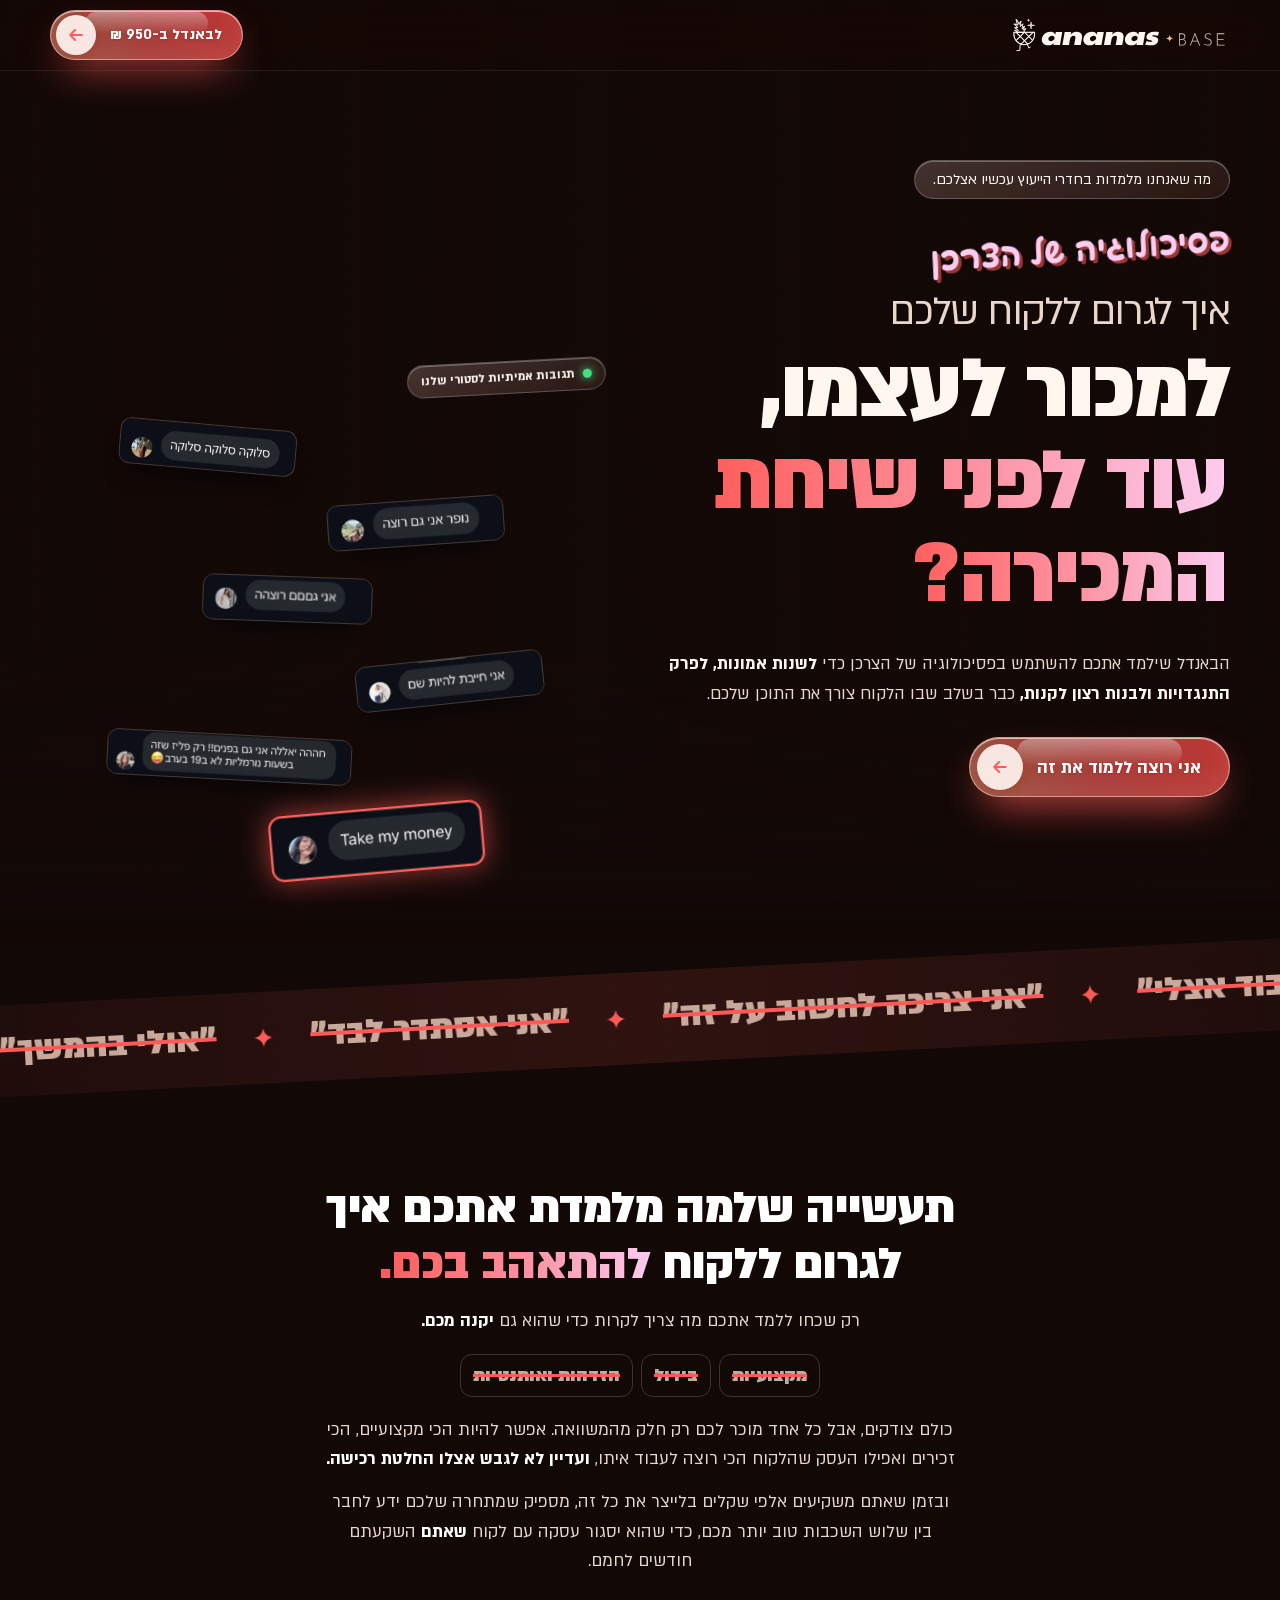
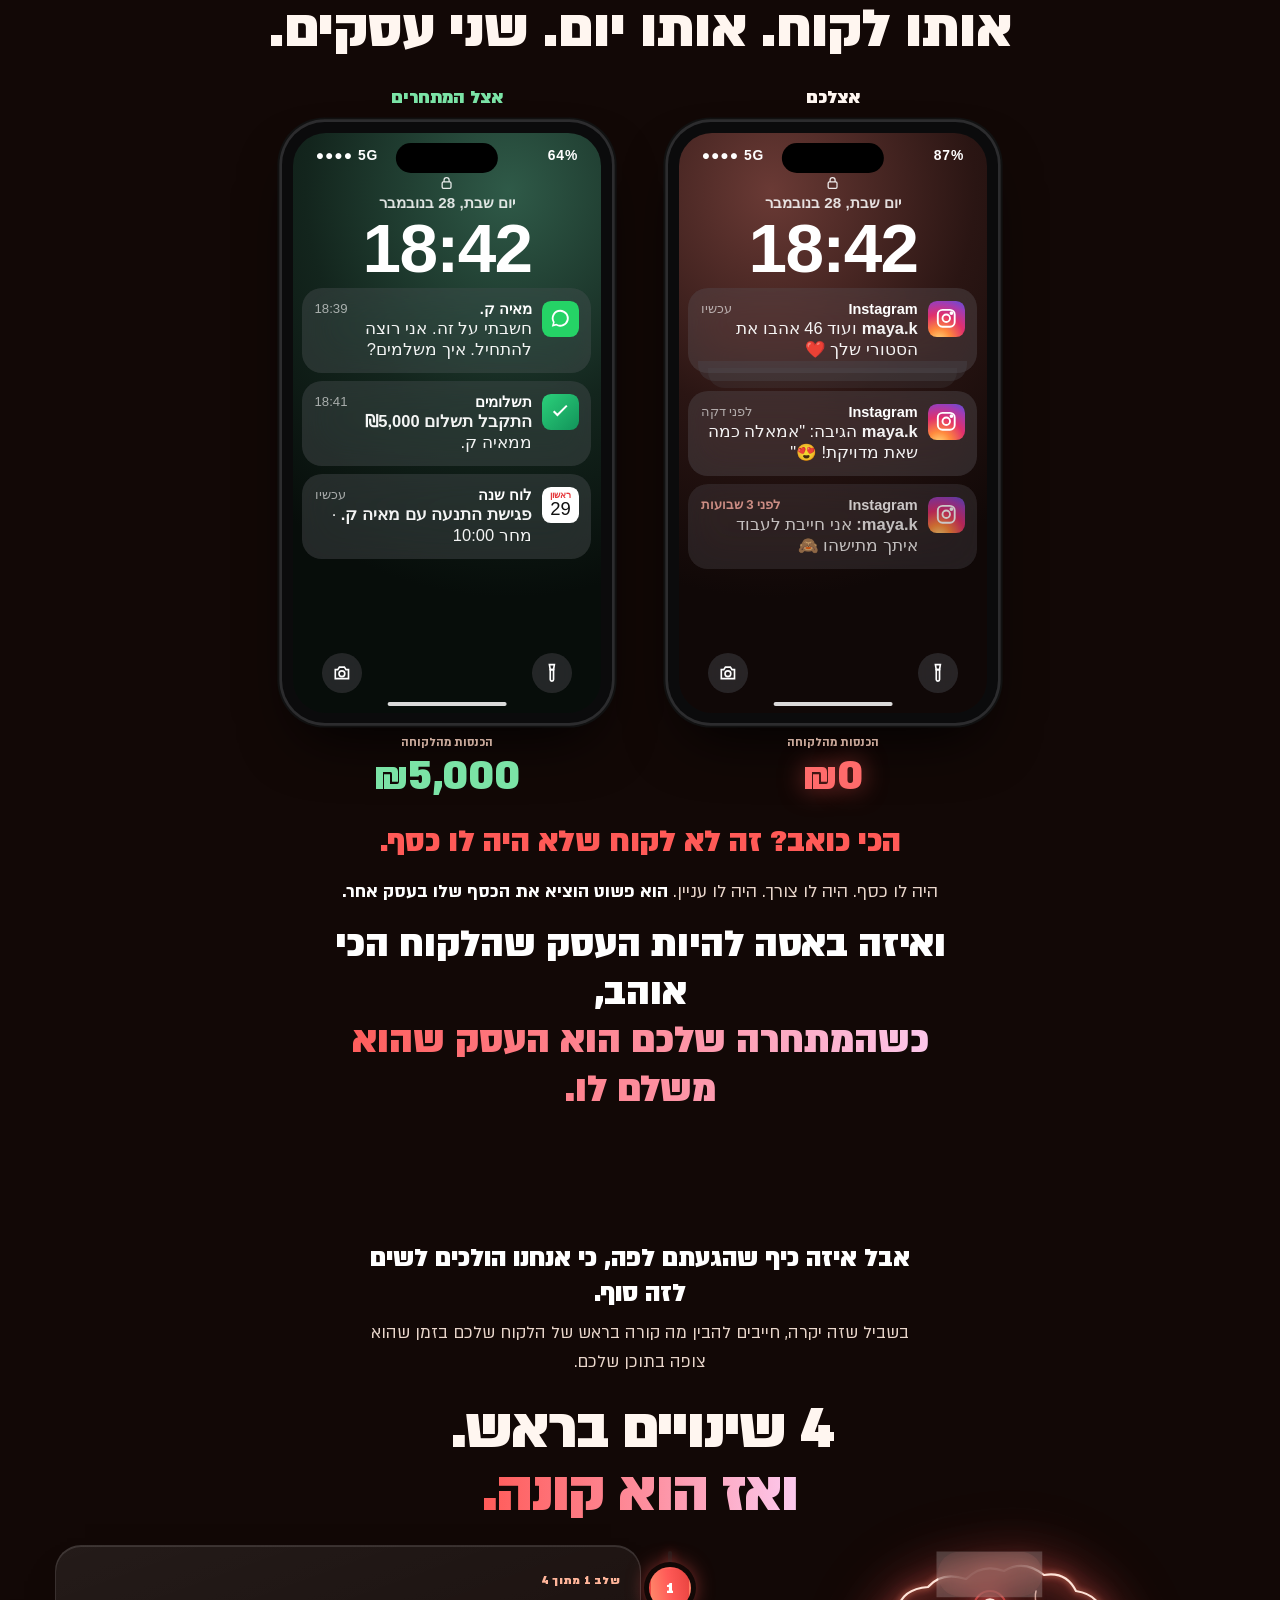
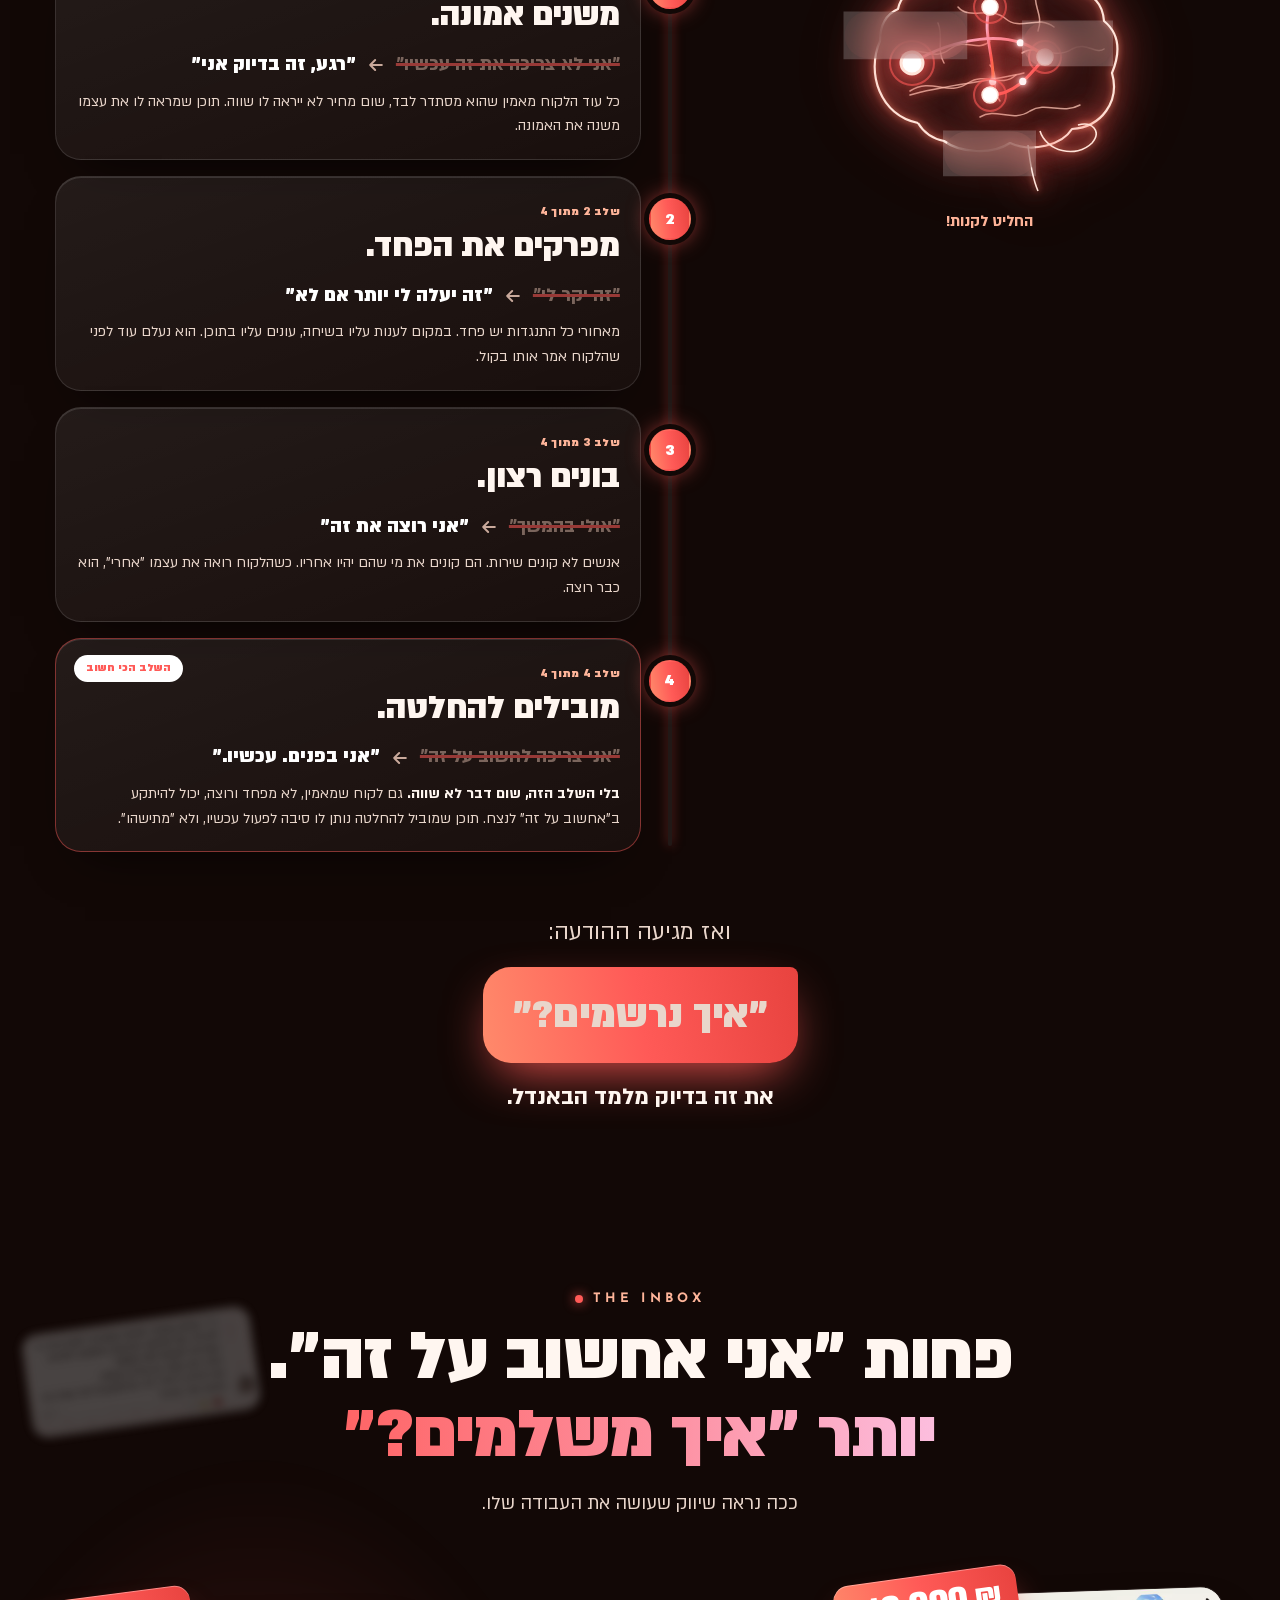
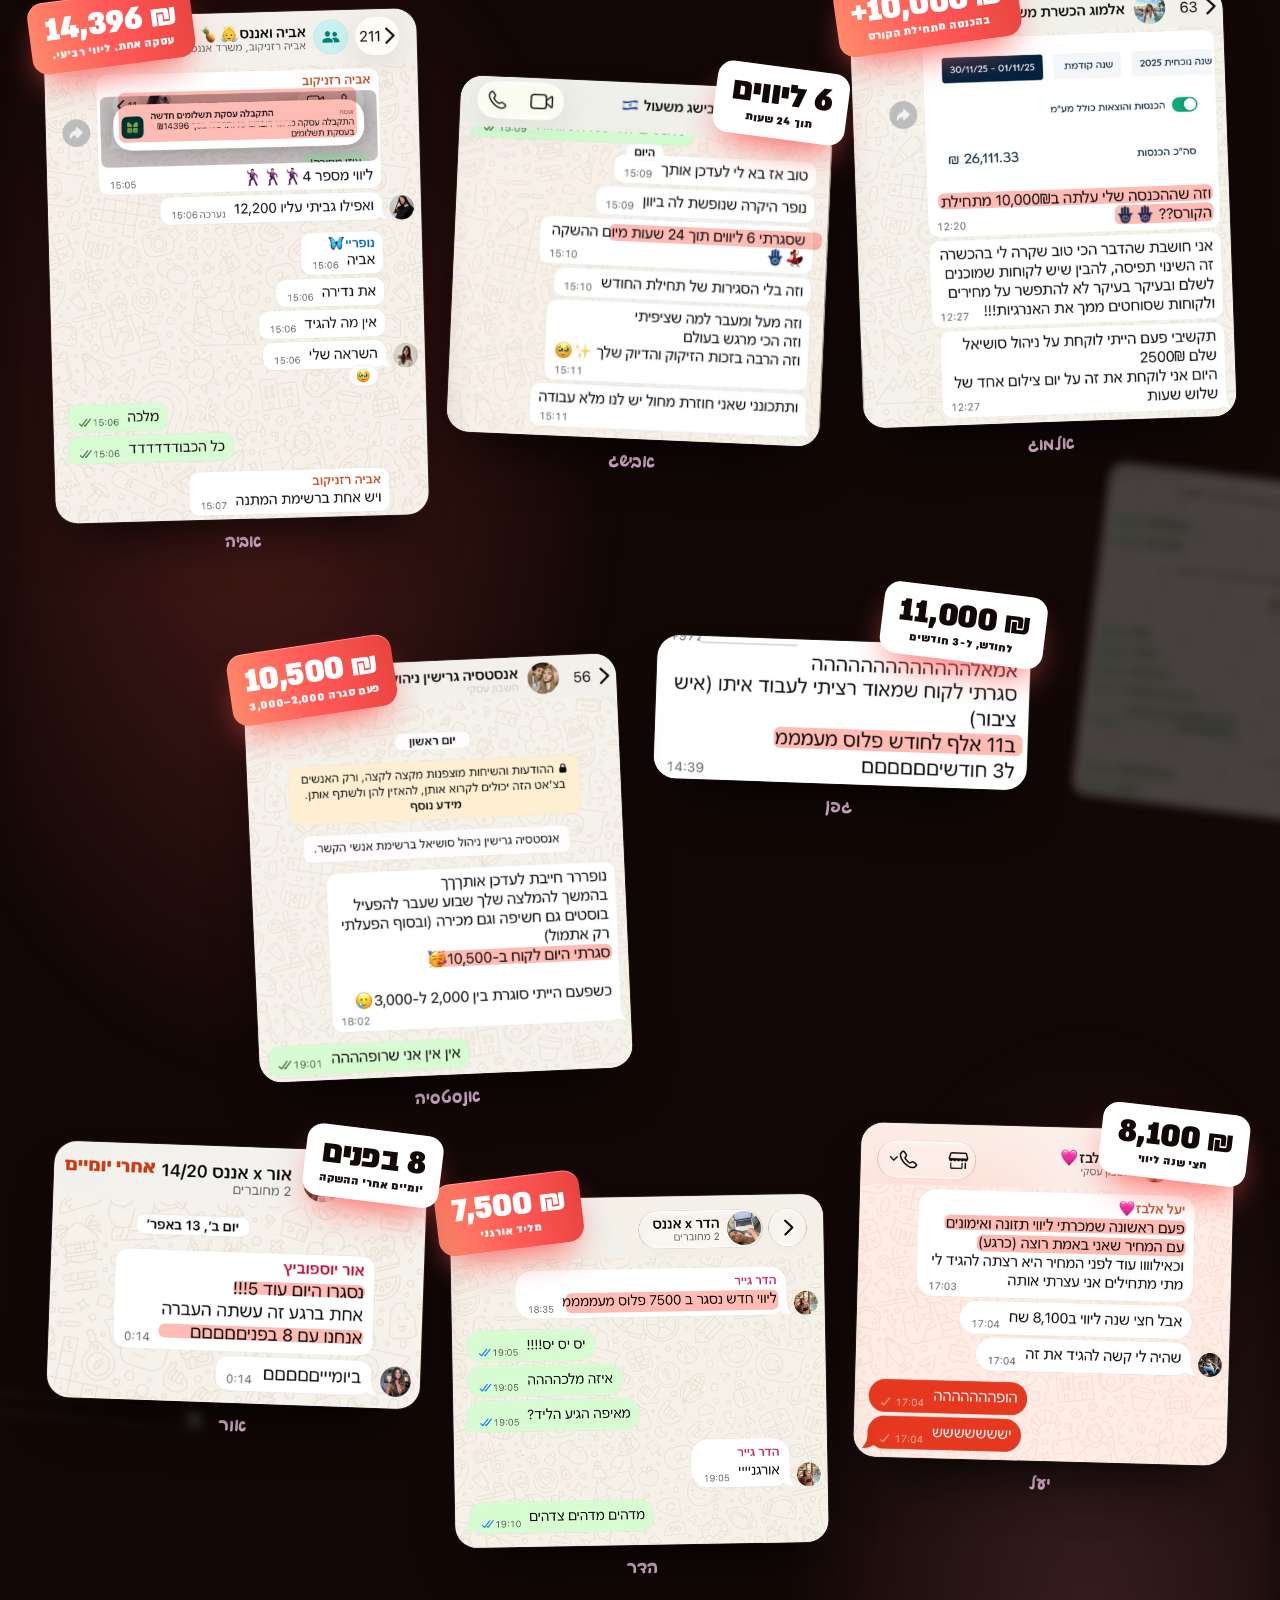
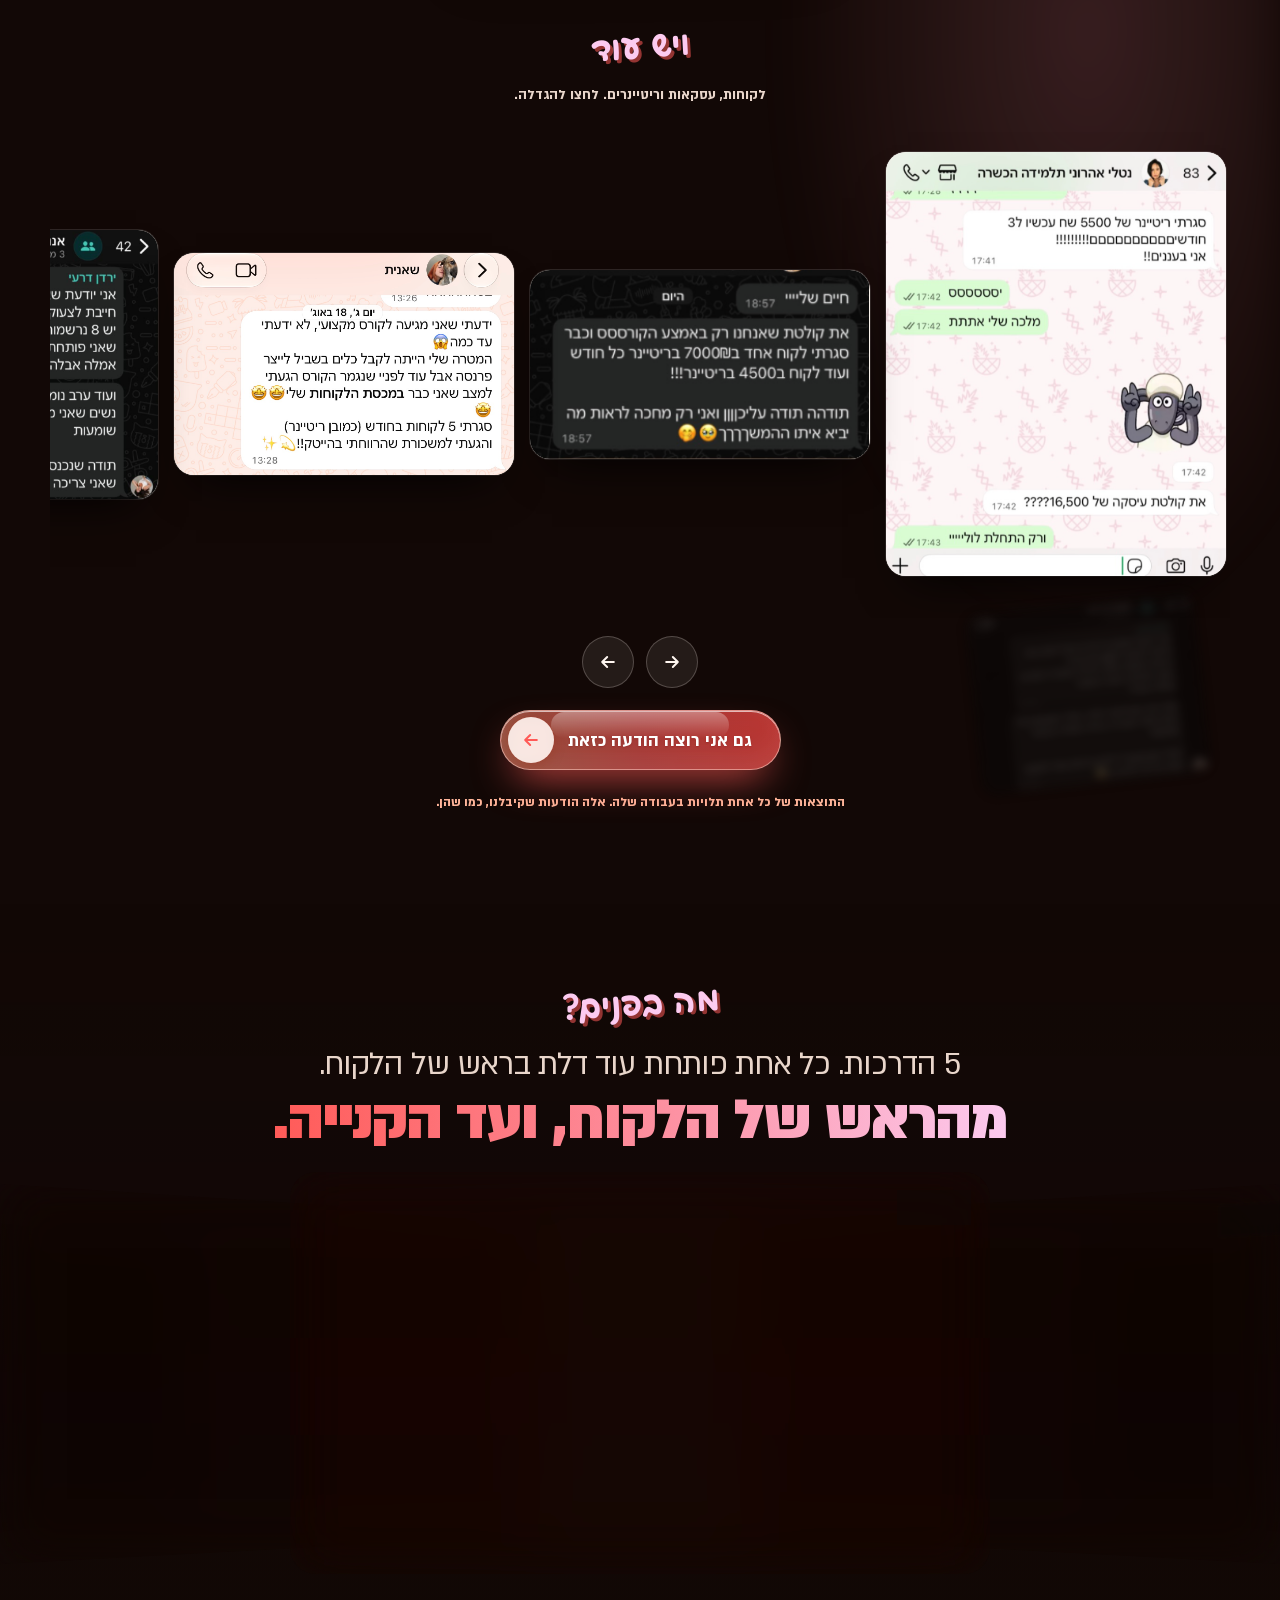
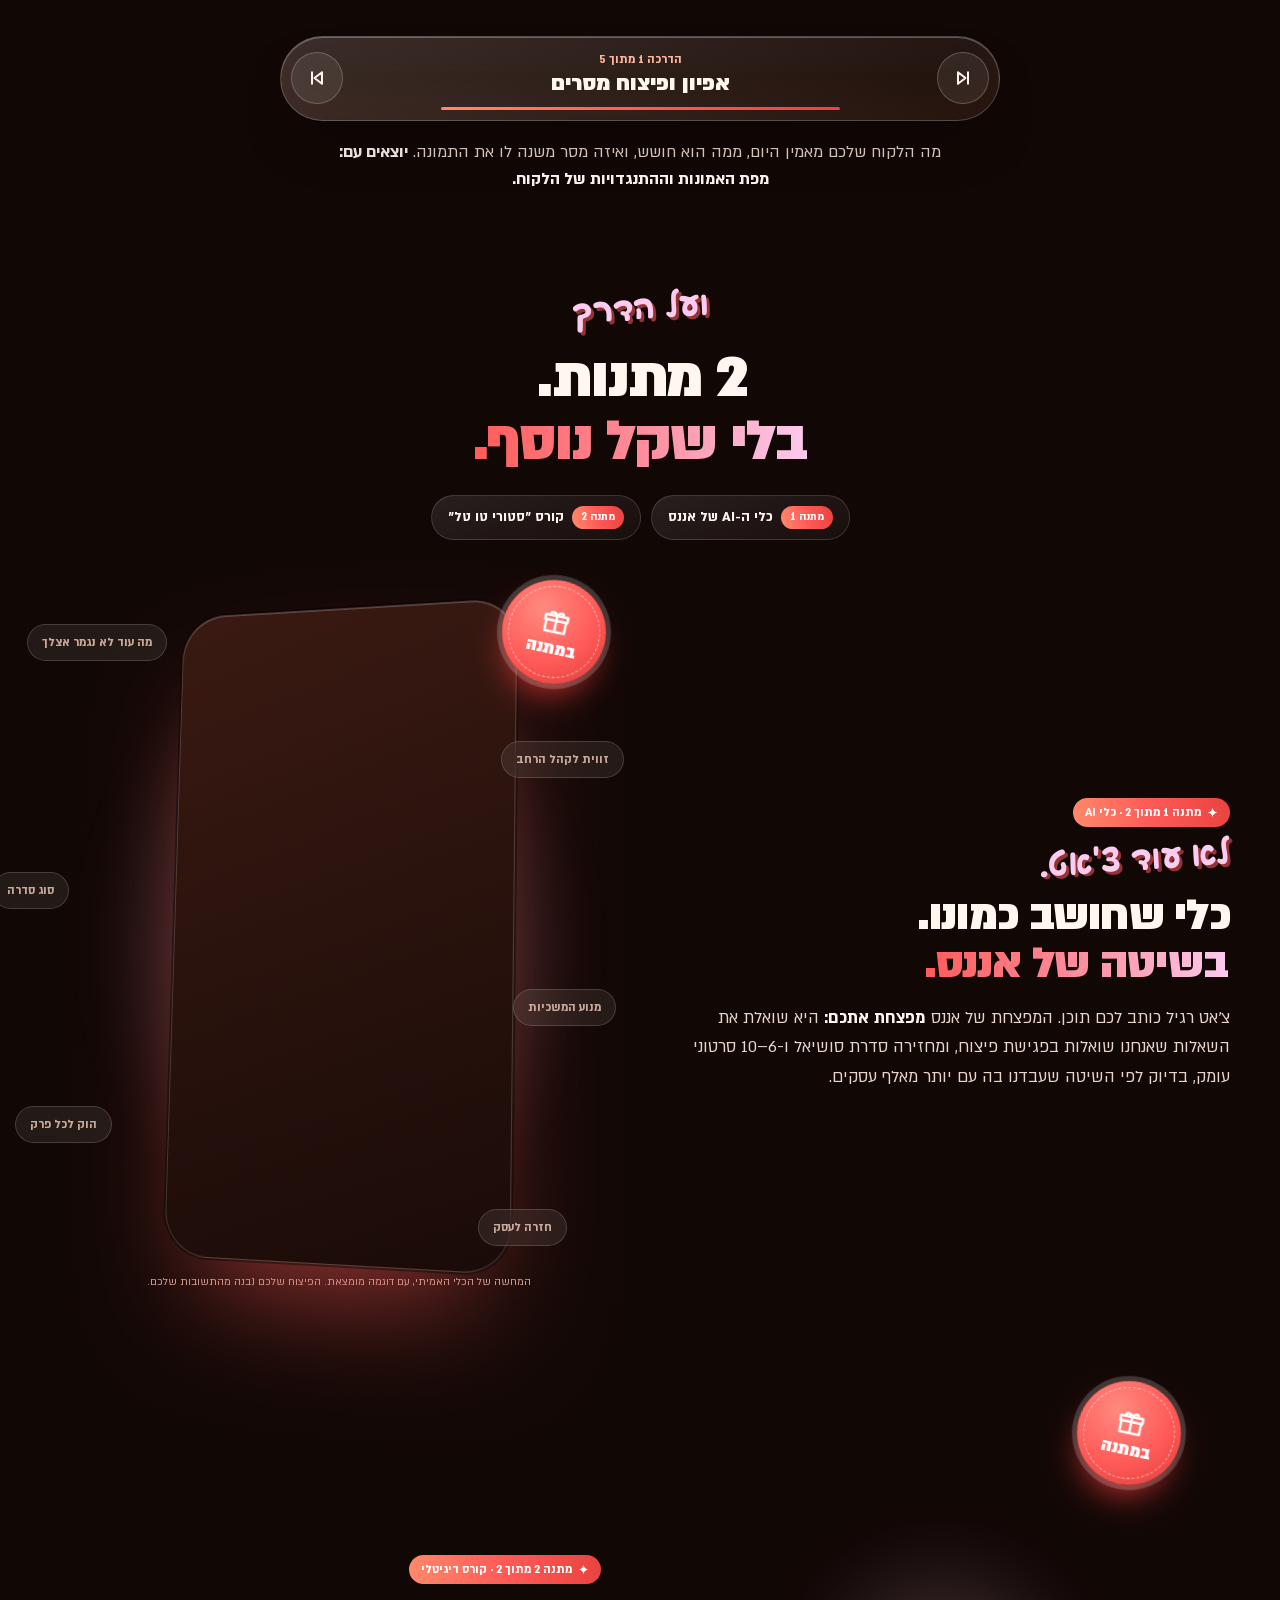
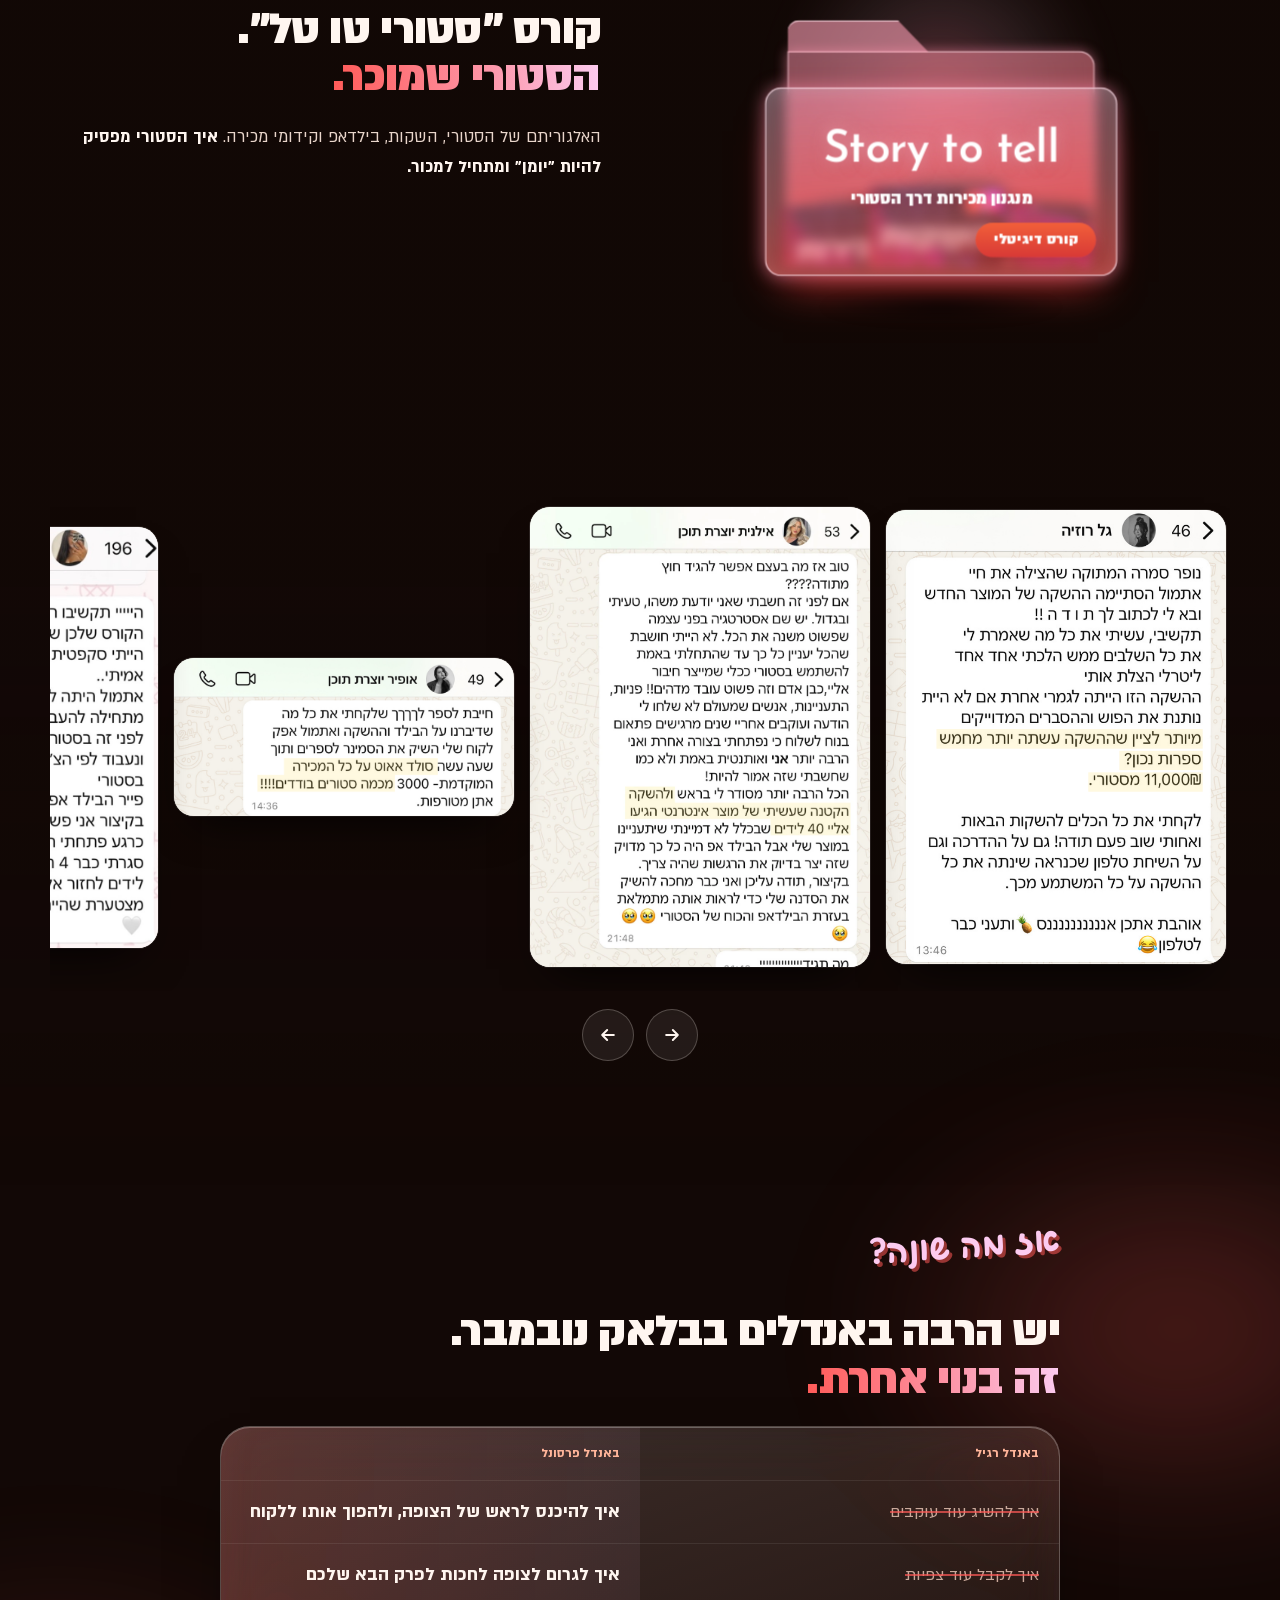
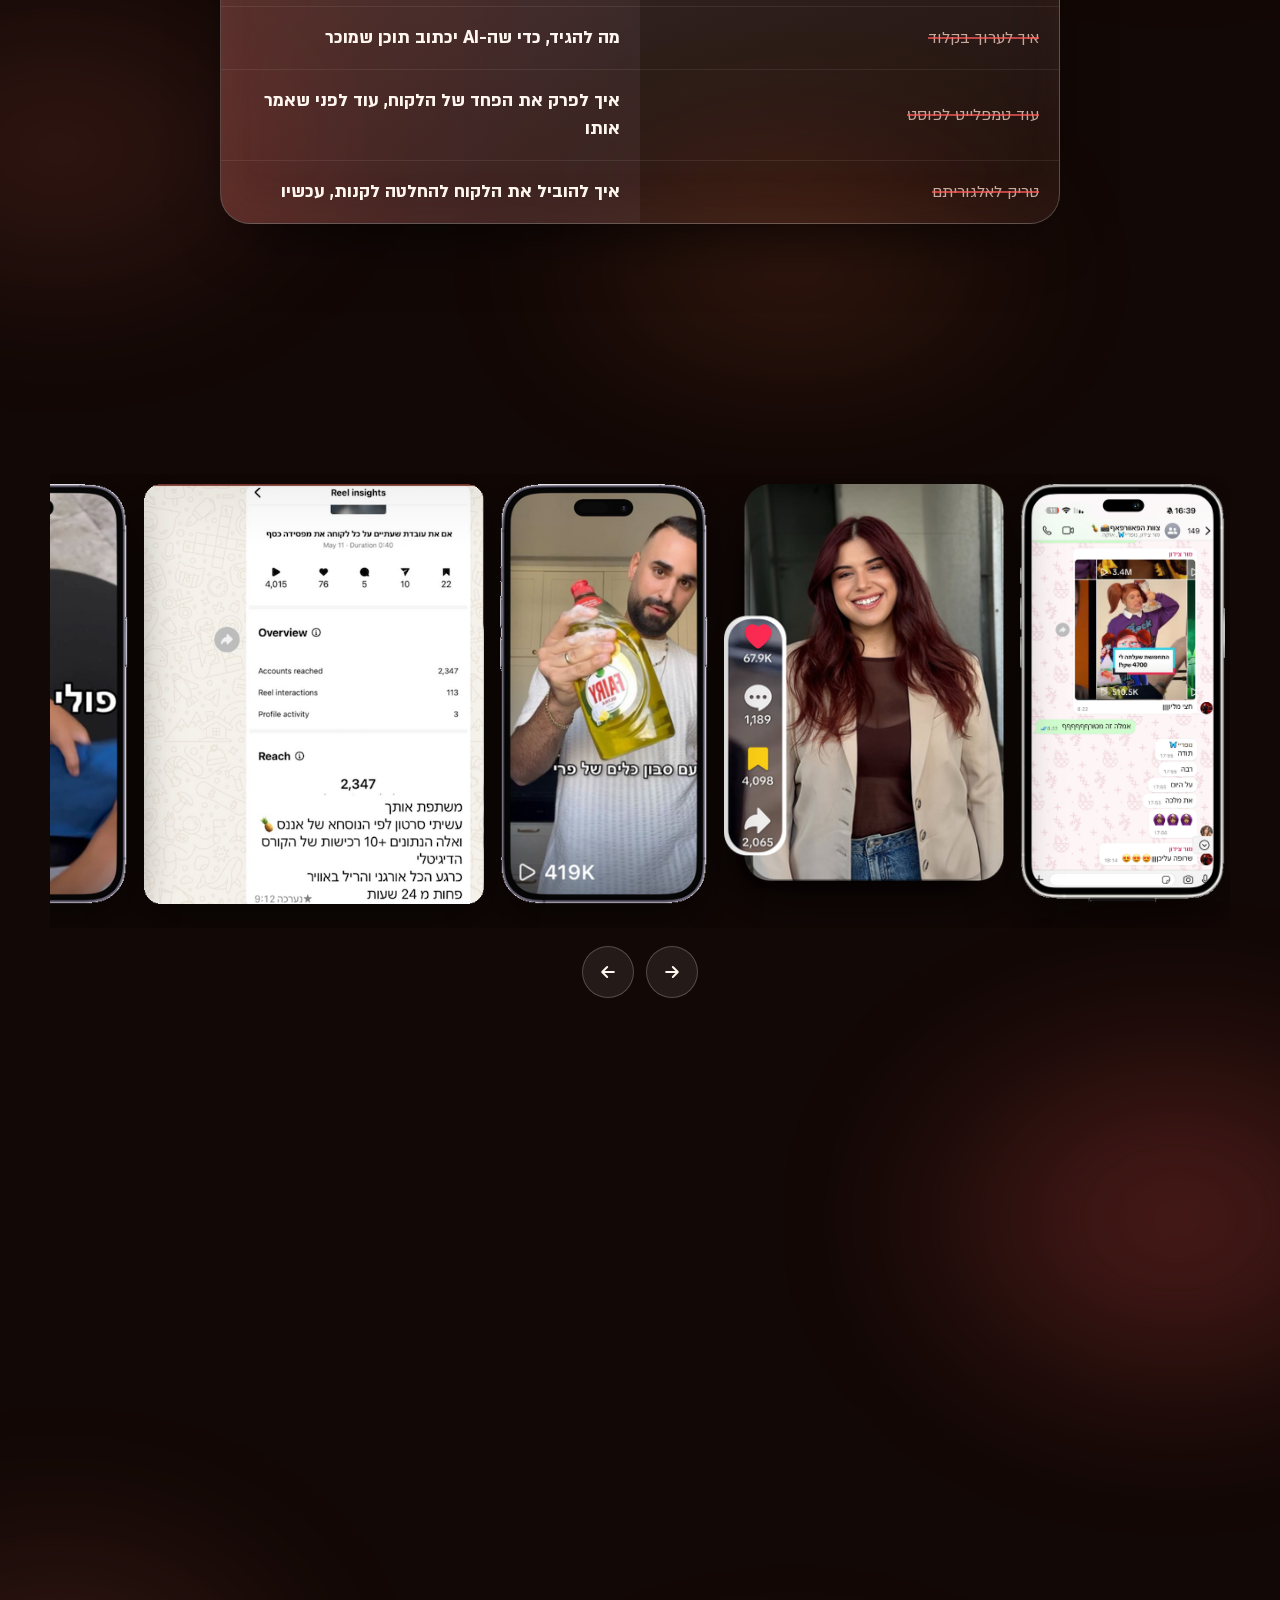
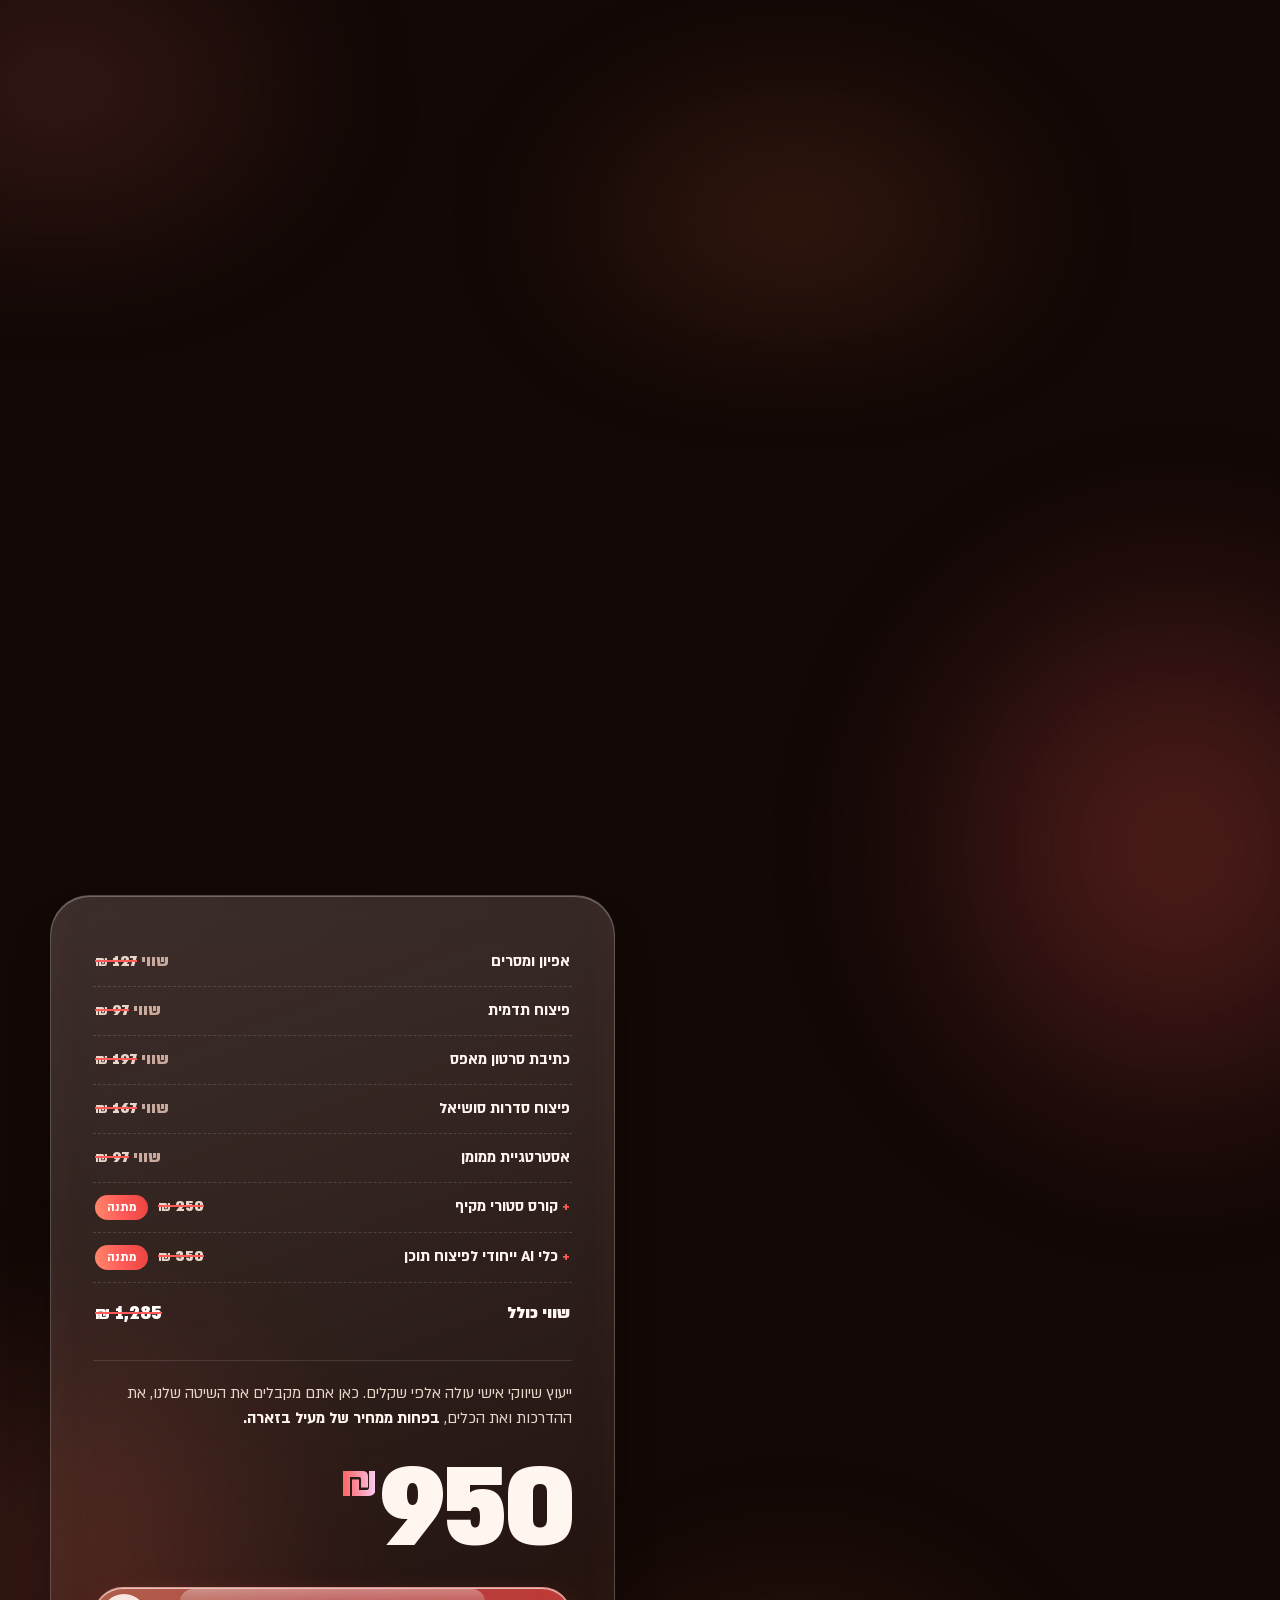
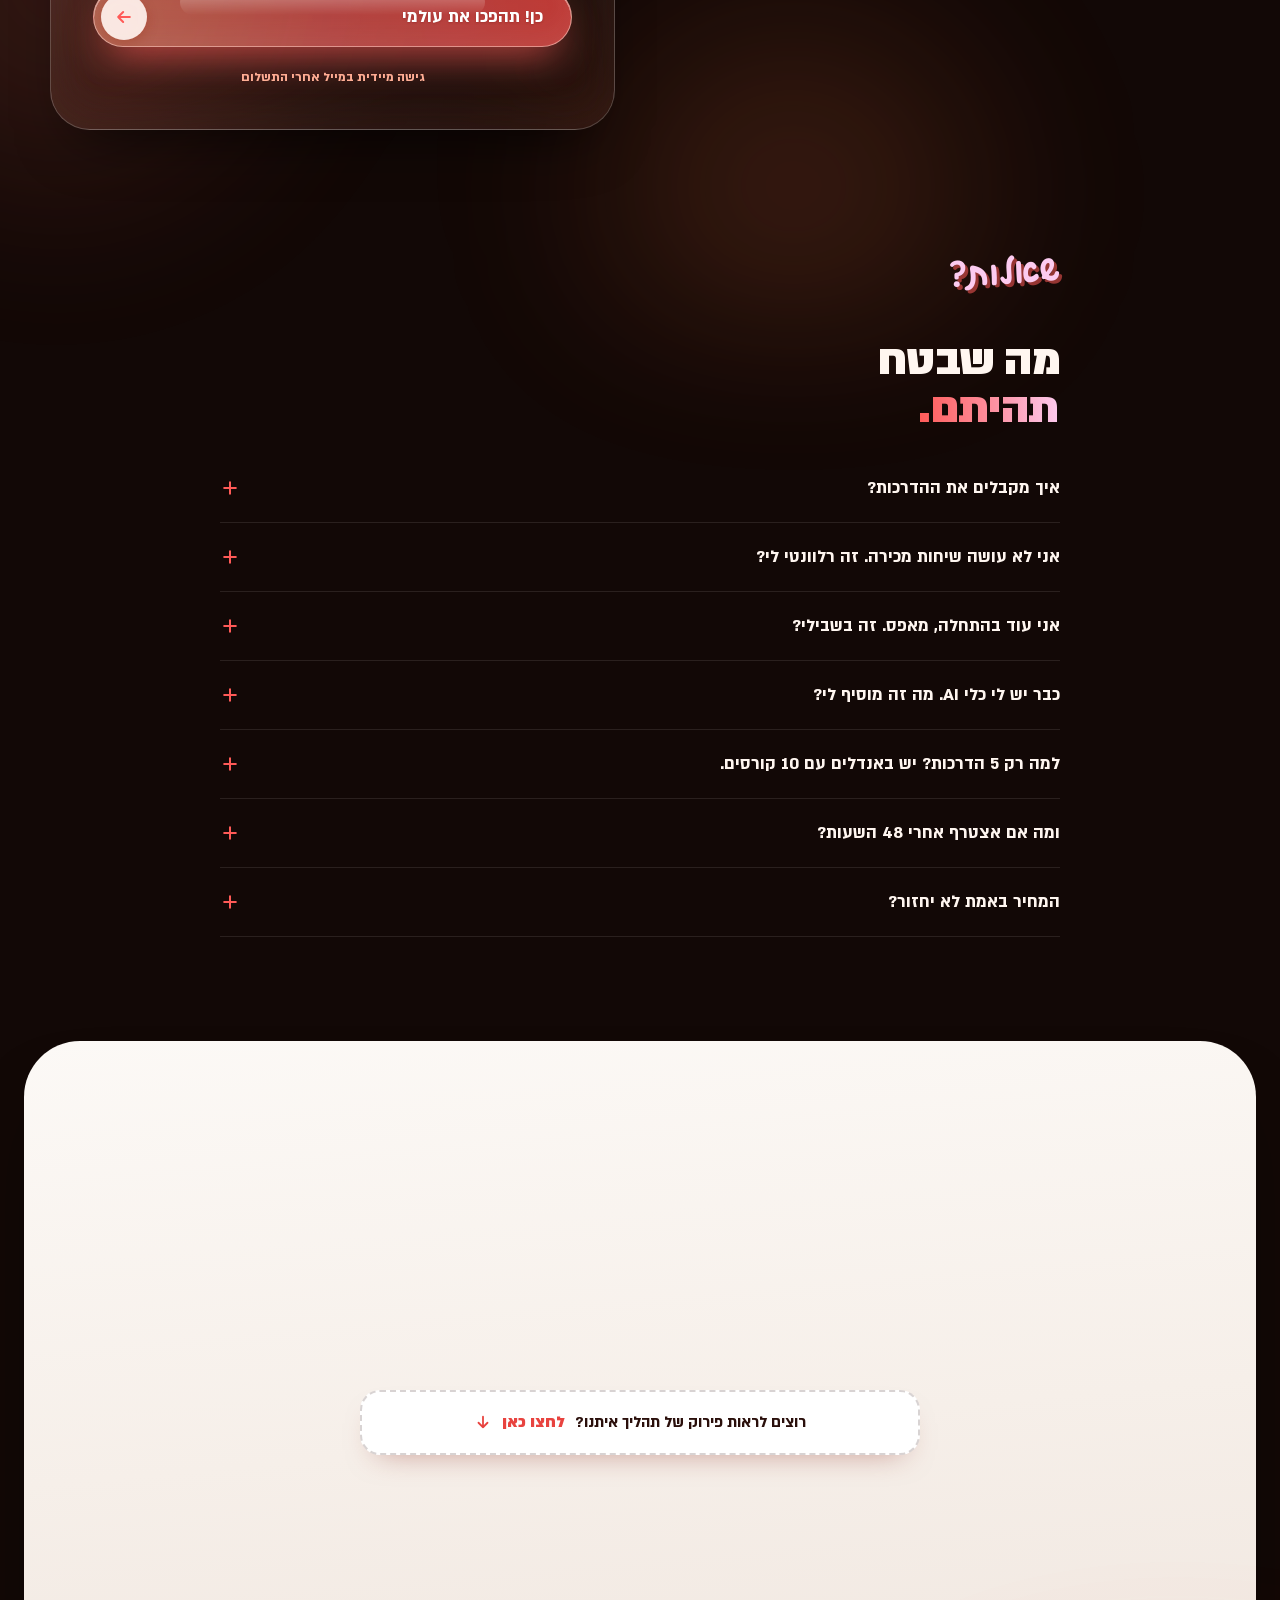
==== index.html @ 9f9d5a22 "Brain intro" ====
<!doctype html>
<html lang="he" dir="rtl">
<head>
<meta charset="utf-8">
<meta name="viewport" content="width=device-width, initial-scale=1, viewport-fit=cover">
<title>באנדל פרסונל | ANANAS</title>
<meta name="description" content="איך לגרום ללקוח שלכם למכור לעצמו, עוד לפני שיחת המכירה. 5 הדרכות בפסיכולוגיה של הצרכן: לשנות אמונות, לפרק התנגדויות ולבנות רצון לקנות. מחיר השקה ל-48 שעות בלבד.">
<meta property="og:title" content="איך לגרום ללקוח שלכם למכור לעצמו, עוד לפני שיחת המכירה?">
<meta property="og:description" content="התוכן שלכם הוא שיחת המכירה. באנדל פרסונל של ANANAS: 5 הדרכות, קורס סטורי וכלי פיצוח הסדרות. מחיר השקה ל-48 שעות בלבד.">
<meta property="og:image" content="assets/bundle-cover.webp">
<meta name="theme-color" content="#140907">
<meta name="robots" content="noindex, nofollow">
<link rel="icon" href="assets/ananas-icon-color.svg">
<link rel="preconnect" href="https://fonts.googleapis.com">
<link rel="preconnect" href="https://fonts.gstatic.com" crossorigin>
<link href="https://fonts.googleapis.com/css2?family=Playpen+Sans+Hebrew:wght@500;700&display=swap" rel="stylesheet">
<link rel="stylesheet" href="assets/tokens.css">
<link rel="stylesheet" href="assets/components.css">
<style>
  /* Images carry width/height (so the browser reserves room before they load). Zero specificity: any class rule that
     sets a height still wins; images sized only by width keep their proportions instead of taking the height attribute. */
  :where(img[height]) { height: auto; }
  /* ---- palette: warm night, Nofar's pink to coral, the covers' script ---- */
  :root {
    --night: #120806;
    --deep: #1C0B08;
    --ink: #FFF6F0;
    --ink-2: #E9D6CB;
    --ink-3: #C9A99B;
    --label: #FFB59A;
    --pink: #FCCBF0;
    --coral: #FF5A57;
    --orange: #FF7A45;
    --violet: #FCCBF0;
    --grad: linear-gradient(270deg, #FCCBF0 0%, #FD92A3 45%, #FF5A57 100%);
    --btn: linear-gradient(260deg, #E8433F 0%, var(--coral) 50%, #FF8A6B 100%);
    --glass: linear-gradient(160deg, rgba(255,246,240,.17), rgba(255,246,240,.04));
    --glass-edge: rgba(255,246,240,.22);
    --glass-shadow: inset 0 1px 0 rgba(255,255,255,.28), inset 0 -20px 40px rgba(255,120,90,.06), 0 30px 60px -30px rgba(0,0,0,.8);
    --script: "Playpen Sans Hebrew", "Comic Sans MS", cursive;
  }

  /* ---- base ---- */
  *, *::before, *::after { box-sizing: border-box; }
  html { scroll-behavior: smooth; scroll-padding-top: 80px; -webkit-text-size-adjust: 100%; overflow-x: clip; }
  body { margin: 0; background: var(--night); overflow-x: clip; }
  .ab-root { background: var(--night); color: var(--ink); }
  h1, h2, h3, p, ul, ol, figure { margin: 0; padding: 0; }
  ul, ol { list-style: none; }
  img { max-width: 100%; display: block; }
  button { font: inherit; color: inherit; }
  .wrap { width: min(1180px, 100%); margin-inline: auto; }
  .narrow { width: min(840px, 100%); margin-inline: auto; }
  .stack { display: grid; gap: 22px; }
  .center { text-align: center; justify-items: center; }
  .center .lead { margin-inline: auto; }
  :focus-visible { outline: 2px solid var(--coral); outline-offset: 3px; }

  /* grain over everything, like the covers */
  .grain { position: fixed; inset: 0; z-index: 100; pointer-events: none; opacity: .16; mix-blend-mode: overlay;
    background: url("data:image/svg+xml;utf8,<svg xmlns='http://www.w3.org/2000/svg' width='160' height='160'><filter id='n'><feTurbulence type='fractalNoise' baseFrequency='.85' numOctaves='3' stitchTiles='stitch'/></filter><rect width='100%' height='100%' filter='url(%23n)'/></svg>"); }

  .sec { position: relative; isolation: isolate; overflow-x: clip; padding: 100px var(--space-gutter) 110px; }
  .sec.tight { padding-block: 70px 80px; }
  .blobs::before { content: ""; position: absolute; inset: -10%; z-index: -1; pointer-events: none; filter: blur(80px); opacity: .7;
    background: radial-gradient(30% 34% at 85% 25%, rgba(255,90,87,.45), transparent 70%), radial-gradient(28% 30% at 12% 75%, rgba(255,120,100,.28), transparent 70%), radial-gradient(26% 26% at 60% 90%, rgba(255,122,69,.3), transparent 70%); }

  /* type */
  .script { font-family: var(--script); font-weight: 700; color: var(--pink); font-size: clamp(22px, 2.6vw, 38px); line-height: 1; display: inline-block; transform: rotate(-4deg);
            text-shadow: 3px 3px 0 rgba(255,90,87,.55); }
  .title { font-weight: 900; font-size: clamp(38px, 5vw, 76px); line-height: .98; letter-spacing: -.015em; text-wrap: balance; color: var(--ink); }
  .title.sm { font-size: clamp(32px, 3.8vw, 56px); }
  .title .tl { display: block; font-weight: 400; font-size: .55em; line-height: 1.15; margin-bottom: .14em; color: var(--ink-2); }
  .hot { display: inline-block; background: var(--grad); -webkit-background-clip: text; background-clip: text; color: transparent; }
  .lead { font-size: clamp(18px, 1.45vw, 22px); line-height: 1.6; color: var(--ink-2); max-width: 31em; }
  .lead strong { color: var(--ink); }
  .kicker { font-size: 15px; font-weight: 700; color: var(--label); }

  /* glass, visionOS style */
  .glass { background: var(--glass); border: 1px solid var(--glass-edge); box-shadow: var(--glass-shadow);
           backdrop-filter: blur(28px) saturate(1.6); -webkit-backdrop-filter: blur(28px) saturate(1.6); }
  .glass.warm { background: radial-gradient(130% 120% at 100% 100%, rgba(255,90,87,.55), transparent 58%), var(--glass); }
  .glass.violet { background: radial-gradient(130% 120% at 0% 100%, rgba(255,120,100,.35), transparent 60%), var(--glass); }
  .chip { display: inline-flex; align-items: center; gap: 10px; padding: 9px 18px; border-radius: 999px; font-size: 16px; }
  .chip i { width: 9px; height: 9px; border-radius: 50%; background: var(--coral); box-shadow: 0 0 0 4px rgba(255,90,87,.2), 0 0 14px rgba(255,90,87,.9); }

  /* buttons */
  .ab-btn__c svg, .ic { fill: none; stroke: currentColor; stroke-width: 2.4; stroke-linecap: round; stroke-linejoin: round; }
  .ab-btn--main { background: var(--btn); color: #fff; text-shadow: 0 1px 2px rgba(120,20,20,.3);
                  box-shadow: inset 0 1px 0 rgba(255,255,255,.5), 0 18px 40px -12px rgba(255,90,87,.85); }
  .ab-btn--main .ab-btn__c { color: var(--coral); }

  /* ---- top bar ---- */
  .top { position: fixed; inset: 0 0 auto 0; z-index: 40; padding: calc(10px + env(safe-area-inset-top)) var(--space-gutter) 10px;
         background: rgba(18,8,6,.45); backdrop-filter: blur(20px) saturate(1.4); -webkit-backdrop-filter: blur(20px) saturate(1.4); border-bottom: 1px solid rgba(255,246,240,.08); }
  .top .wrap { display: flex; align-items: center; justify-content: space-between; gap: 12px; }
  .top img { height: 32px; width: auto; }
  .top .ab-btn--sm { font-size: 16px; }

  /* ================= HERO ================= */
  .hero { min-height: 100svh; display: grid; align-items: center; padding-top: 120px; }
  .hero-bg { position: absolute; inset: 0; z-index: -2; overflow: hidden; }
  .hero-bg img { position: absolute; inset: -12%; width: 124%; height: 124%; max-width: none; object-fit: cover; filter: blur(48px) saturate(1.25) brightness(.62); transform: scale(1.05); }
  .hero-bg::after { content: ""; position: absolute; inset: 0;
    background: linear-gradient(270deg, rgba(18,8,6,.92) 0%, rgba(18,8,6,.55) 45%, rgba(18,8,6,.2) 100%), linear-gradient(0deg, var(--night) 0%, transparent 30%); }
  .hero-grid { display: grid; gap: 44px; align-items: center; }
  .hero .title { font-size: clamp(46px, 6.6vw, 108px); }
  .hero .title .tl { font-size: .46em; }
  .buy { display: grid; gap: 14px; justify-items: start; }
  .price-line { display: flex; flex-wrap: wrap; align-items: baseline; gap: 6px 14px; font-size: 17px; color: var(--ink-2); }
  .price-line .now { font-size: 30px; font-weight: 900; color: var(--ink); }
  .price-line s { color: var(--ink-3); }

  /* widgets */
  .widgets { display: grid; grid-template-columns: 1fr 1fr; gap: 14px; width: min(470px, 100%); justify-self: center; position: relative; }
  .w { border-radius: 34px; padding: 20px 22px; position: relative; }
  .w-big { grid-column: 1 / -1; padding: 22px 22px 18px; }
  .w-head { display: flex; justify-content: space-between; align-items: start; gap: 10px; }
  .w-head b { display: block; font-size: 19px; font-weight: 700; }
  .w-head span { display: block; font-size: 13px; color: var(--ink-3); margin-top: 2px; }
  .w-arrow { width: 40px; height: 40px; border-radius: 50%; display: grid; place-items: center; background: rgba(255,246,240,.1); border: 1px solid var(--glass-edge); flex: none; }
  .w-arrow svg { width: 16px; height: 16px; transform: rotate(135deg); }
  .chart { position: relative; margin-top: 8px; direction: ltr; }
  .chart svg { width: 100%; height: auto; display: block; overflow: visible; transform: scaleX(-1); }
  .chart .line { fill: none; stroke: url(#lg); stroke-width: 3; stroke-linecap: round; stroke-dasharray: 520; stroke-dashoffset: 0; filter: drop-shadow(0 4px 10px rgba(255,90,87,.6)); }
  .chart .area { fill: url(#ag); }
  .chart .vline { stroke: rgba(255,246,240,.4); stroke-dasharray: 3 4; }
  .knob { position: absolute; width: 22px; height: 22px; border-radius: 50%; background: #fff; transform: translate(-50%, -50%);
          box-shadow: 0 0 0 6px rgba(255,90,87,.35), 0 0 26px 6px rgba(255,90,87,.8); }
  .tip { position: absolute; transform: translate(-50%, -150%); white-space: nowrap; font-size: 13px; font-weight: 700; padding: 6px 12px; border-radius: 999px; background: var(--btn); color: #fff; direction: rtl; }
  .days-pills { display: flex; justify-content: space-between; gap: 4px; margin-top: 10px; }
  .days-pills span { flex: 1; text-align: center; font-size: 12px; font-weight: 700; padding: 7px 0; border-radius: 999px; color: var(--ink-3); border: 1px solid rgba(255,246,240,.1); }
  .days-pills span.on { background: #fff; color: var(--night); border-color: #fff; }
  .w-small b { display: block; font-size: 13px; font-weight: 700; color: var(--ink-2); }
  .w-small .v { display: block; font-size: 30px; font-weight: 900; line-height: 1.1; margin-top: 8px; }
  .w-small .v s { color: var(--ink-3); font-weight: 400; font-size: .6em; text-decoration-color: var(--coral); text-decoration-thickness: 2px; }
  .w-small .pill { display: inline-block; margin-top: 8px; font-size: 12px; font-weight: 700; padding: 4px 10px; border-radius: 999px; background: rgba(255,246,240,.12); border: 1px solid var(--glass-edge); }
  .w-dm { grid-column: 1 / -1; display: flex; align-items: center; gap: 14px; padding: 14px 14px 14px 22px; border-radius: 999px; }
  .w-dm .avatar { width: 46px; height: 46px; border-radius: 50%; flex: none; display: grid; place-items: center; font-weight: 900; color: var(--night); background: linear-gradient(135deg, var(--pink), #FF8A80); }
  .w-dm div { flex: 1; min-width: 0; }
  .w-dm small { display: block; font-size: 12px; color: var(--ink-3); }
  .w-dm b { display: block; font-size: 20px; font-weight: 900; }
  .w-dm .plus { width: 50px; height: 50px; border-radius: 50%; flex: none; display: grid; place-items: center; background: radial-gradient(circle, #fff 0%, #FFD0BC 60%, rgba(255,90,87,.6) 100%);
                color: var(--coral); box-shadow: 0 0 30px 6px rgba(255,140,100,.55); }
  .w-dm .plus svg { width: 20px; height: 20px; }
  .w-note { grid-column: 1 / -1; text-align: center; font-size: 13px; color: var(--ink-3); }

  /* ================= OBJECTION TICKER ================= */
  .ticker { position: relative; overflow: hidden; padding-block: 26px; border-block: 1px solid rgba(255,246,240,.08); background: rgba(255,246,240,.02); direction: ltr; }
  .ticker-track { display: flex; width: max-content; gap: 0; }
  .ticker-track span { display: inline-flex; align-items: center; gap: 36px; padding-inline: 18px 18px; font-size: clamp(24px, 3vw, 40px); font-weight: 900; color: var(--ink-3); white-space: nowrap; direction: rtl; }
  .ticker-track s { text-decoration-color: var(--coral); text-decoration-thickness: 4px; }
  .ticker-track svg { width: 22px; height: 22px; color: var(--coral); flex: none; }

  /* ================= MASTER ================= */
  .master { min-height: 90svh; display: grid; place-items: center; text-align: center; }
  .master .orbs span { position: absolute; z-index: -1; border-radius: 50%; filter: blur(70px); }
  .master .o1 { width: 46vw; height: 46vw; max-width: 620px; max-height: 620px; background: rgba(255,90,87,.55); top: 10%; right: 5%; }
  .master .o2 { width: 34vw; height: 34vw; max-width: 460px; max-height: 460px; background: rgba(252,203,240,.4); bottom: 5%; left: 8%; }
  .master .o3 { width: 24vw; height: 24vw; background: rgba(255,120,100,.35); top: 30%; left: 30%; }
  .master .pre, .master .post { font-size: clamp(19px, 1.9vw, 25px); line-height: 1.5; color: var(--ink-2); max-width: 27em; margin-inline: auto; }
  .master .pre strong, .master .post strong { color: var(--ink); }
  .master h2 { font-size: clamp(56px, 10vw, 176px); line-height: .9; font-weight: 900; letter-spacing: -.03em; margin-block: 18px 30px; text-wrap: balance; }
  .master h2 .soft { font-weight: 400; display: block; color: var(--ink-2); font-size: .5em; letter-spacing: -.01em; margin-bottom: .1em; }

  /* ================= JOURNEY ================= */
  .journey { display: grid; position: relative; max-width: 900px; margin-inline: auto; }
  .journey::before { content: ""; position: absolute; top: 30px; bottom: 30px; inset-inline-start: 23px; width: 2px; background: linear-gradient(180deg, transparent, var(--coral), transparent); }
  .stop { display: grid; grid-template-columns: 48px 1fr; gap: 18px; padding-block: 26px; }
  .stop .dot { width: 48px; height: 48px; border-radius: 50%; display: grid; place-items: center; font-weight: 900; font-size: 19px; color: #fff; position: relative; z-index: 1; background: var(--btn);
               box-shadow: 0 0 0 6px var(--night), 0 0 30px rgba(255,90,87,.7); }
  .stop h3 { font-size: clamp(28px, 3vw, 42px); font-weight: 900; line-height: 1.05; }
  .stop .how { font-size: 18px; line-height: 1.55; color: var(--ink-2); margin-top: 10px; max-width: 34em; }
  .thoughts { display: grid; gap: 10px; margin-top: 16px; justify-items: start; }
  .thought { font-size: clamp(19px, 2vw, 25px); font-weight: 700; padding: 13px 22px; border-radius: 24px; border-start-start-radius: 6px; line-height: 1.35; }
  .thought.before { color: var(--ink-2); }
  .thought.after { background: var(--btn); color: #fff; box-shadow: 0 18px 36px -14px rgba(255,90,87,.9); }
  .thought small { display: block; font-size: 12px; font-weight: 700; opacity: .7; margin-bottom: 2px; }
  .stop.on .thought.before { text-decoration: line-through; text-decoration-color: var(--coral); text-decoration-thickness: 3px; opacity: .55; }
  .arr { display: none; width: 26px; height: 26px; color: var(--coral); }
  .finale { text-align: center; padding-top: 40px; display: grid; gap: 16px; justify-items: center; }
  .finale .big { font-size: clamp(28px, 3.4vw, 44px); font-weight: 900; padding: 16px 30px; border-radius: 28px; border-start-start-radius: 8px; background: var(--btn); box-shadow: 0 20px 50px -14px rgba(255,90,87,.9); }
  .finale p { font-size: clamp(20px, 2vw, 26px); color: var(--ink-2); }
  .finale p strong { color: var(--ink); }

  /* ================= COVER FLOW ================= */
  .flow-sec { padding-bottom: 90px; }
  .flow-bg { position: absolute; inset: 0; z-index: -2; overflow: hidden; }
  .flow-bg img { position: absolute; inset: -15%; width: 130%; height: 130%; max-width: none; object-fit: cover; filter: blur(60px) saturate(1.3) brightness(.5); opacity: 0; transition: opacity 1s ease; }
  .flow-bg img.on { opacity: 1; }
  .flow-bg::after { content: ""; position: absolute; inset: 0; background: linear-gradient(180deg, var(--night) 0%, rgba(18,8,6,.35) 22%, rgba(18,8,6,.35) 78%, var(--night) 100%); }
  .flow { position: relative; height: clamp(230px, 36vw, 440px); perspective: 1600px; margin-top: 20px; touch-action: pan-y; user-select: none; }
  .card { position: absolute; top: 0; left: 50%; width: min(700px, 80vw); margin-left: calc(min(700px, 80vw) / -2); border-radius: 26px; padding: 8px; cursor: pointer;
          transition: transform .7s cubic-bezier(.2,.8,.2,1), filter .7s ease, opacity .7s ease; transform-style: preserve-3d; }
  .card img { width: 100%; height: auto; aspect-ratio: 16/9; object-fit: cover; border-radius: 19px; pointer-events: none; }
  .card .num { position: absolute; top: 18px; right: 18px; padding: 6px 12px; border-radius: 999px; font-size: 14px; font-weight: 900; background: rgba(18,8,6,.55); border: 1px solid var(--glass-edge); backdrop-filter: blur(10px); -webkit-backdrop-filter: blur(10px); }
  .player { width: min(720px, 100%); margin: 24px auto 0; border-radius: 999px; padding: 10px; display: grid; grid-template-columns: auto 1fr auto; gap: 12px; align-items: center; }
  .pbtn { width: 52px; height: 52px; border-radius: 50%; border: 1px solid var(--glass-edge); background: rgba(255,246,240,.08); display: grid; place-items: center; cursor: pointer; }
  .pbtn:hover { background: rgba(255,246,240,.16); }
  .pbtn svg { width: 20px; height: 20px; }
  .pbtn.next svg { transform: scaleX(-1); }
  .now-playing { text-align: center; min-width: 0; }
  .now-playing .meta { font-size: 13px; font-weight: 700; color: var(--label); }
  .now-playing h3 { font-size: clamp(19px, 2vw, 24px); font-weight: 900; line-height: 1.2; }
  .now-playing p { font-size: 15px; color: var(--ink-2); line-height: 1.4; }
  .progress { height: 3px; border-radius: 2px; background: rgba(255,246,240,.14); margin: 8px auto 0; width: 70%; overflow: hidden; }
  .progress i { display: block; height: 100%; width: 0; background: var(--btn); }
  .flow-detail { text-align: center; max-width: 34em; margin: 18px auto 0; font-size: 18px; line-height: 1.55; color: var(--ink-2); min-height: 3.2em; }
  .bonus-grid { display: grid; gap: 14px; margin-top: 50px; }
  .bonus { border-radius: 30px; padding: 22px 24px; display: grid; gap: 8px; align-content: start; }
  .tag { justify-self: start; display: inline-flex; align-items: center; gap: 6px; padding: 5px 12px; border-radius: 999px; font-size: 13px; font-weight: 700; background: var(--btn); color: #fff; }
  .tag svg { width: 11px; height: 11px; }
  .bonus h3 { font-size: 24px; font-weight: 900; }
  .bonus p { font-size: 17px; line-height: 1.5; color: var(--ink-2); }

  /* ================= LEVEL 3 ================= */
  .vs { display: grid; border-radius: 30px; overflow: hidden; }
  .vs-row { display: grid; grid-template-columns: 1fr 1fr; }
  .vs-row > div { padding: 17px 20px; font-size: 18px; line-height: 1.4; border-bottom: 1px solid rgba(255,246,240,.08); }
  .vs-row > div:first-child { color: var(--ink-3); }
  .vs-row > div:last-child { color: var(--ink); font-weight: 700; background: linear-gradient(90deg, rgba(255,90,87,.16), rgba(252,203,240,.06)); }
  .vs-row.head > div { font-size: 14px; font-weight: 700; color: var(--label); }
  .vs-row:last-child > div { border-bottom: 0; }

  .challenge-box { border-radius: 40px; padding: clamp(24px, 4vw, 52px); display: grid; gap: 26px; }
  .daylist { display: grid; gap: 10px; }
  .daylist li { display: grid; grid-template-columns: 64px 1fr; gap: 12px; align-items: center; padding: 12px 16px; border-radius: 999px; background: rgba(255,246,240,.06); border: 1px solid rgba(255,246,240,.1); font-size: 17px; }
  .daylist b { font-size: 13px; color: var(--label); }

  .about-grid { display: grid; gap: 34px; align-items: center; }
  .photo { position: relative; }
  .photo img { border-radius: 30px; width: 100%; height: auto; aspect-ratio: 4/3; object-fit: cover; }
  .photo .float { position: absolute; bottom: -18px; left: 18px; border-radius: 26px; padding: 14px 20px; display: flex; gap: 22px; }
  .photo .float b { display: block; font-size: 28px; font-weight: 900; line-height: 1; }
  .photo .float span { font-size: 12px; font-weight: 700; color: var(--label); }
  .about p { font-size: 18px; line-height: 1.65; color: var(--ink-2); max-width: 32em; }
  .about p strong { color: var(--ink); }

  .fit { display: grid; gap: 14px; }
  .fit > div { border-radius: 30px; padding: 24px 26px; }
  .fit h3 { font-size: 22px; font-weight: 900; margin-bottom: 10px; }
  .fit li { display: grid; grid-template-columns: 24px 1fr; gap: 10px; font-size: 17px; line-height: 1.5; color: var(--ink-2); padding-block: 5px; }
  .fit li svg { width: 20px; height: 20px; margin-top: 3px; }
  .yes svg { color: var(--coral); } .no svg { color: var(--ink-3); }

  /* ================= OFFER ================= */
  .offer-grid { display: grid; gap: 30px; align-items: center; }
  .offer-visual { position: relative; }
  .offer-visual img { border-radius: 30px; width: 100%; height: auto; aspect-ratio: 16/9; object-fit: cover; box-shadow: 0 40px 80px -30px rgba(255,90,87,.6); }
  .offer { border-radius: 40px; padding: clamp(24px, 3.6vw, 42px); display: grid; gap: 20px; }
  .stackl { display: grid; gap: 10px; }
  .stackl li { display: grid; grid-template-columns: 26px 1fr; gap: 10px; font-size: 18px; line-height: 1.45; }
  .stackl li svg { width: 22px; height: 22px; color: var(--coral); margin-top: 1px; }
  .stackl small { display: block; font-size: 14px; color: var(--label); font-weight: 700; }
  .offer hr { border: 0; border-top: 1px solid rgba(255,246,240,.12); margin: 0; }
  .offer .was { font-size: 18px; color: var(--ink-2); }
  .offer .was s { color: var(--ink-3); }
  .amount { display: flex; align-items: flex-start; gap: 4px; font-size: clamp(84px, 10vw, 130px); font-weight: 900; line-height: .9; letter-spacing: -.04em; }
  .amount em { font-style: normal; font-size: .4em; margin-top: .14em; }
  .offer .zara { font-size: 17px; color: var(--ink-2); line-height: 1.5; }
  .offer .zara strong { color: var(--ink); }
  .fine { font-size: 14px; color: var(--label); font-weight: 700; text-align: center; }
  .clock { display: flex; gap: 8px; }
  .clock div { flex: 1; padding: 10px 6px 8px; border-radius: 20px; text-align: center; background: rgba(255,246,240,.08); border: 1px solid rgba(255,246,240,.14); }
  .clock b { display: block; font-size: 28px; font-weight: 900; line-height: 1; font-variant-numeric: tabular-nums; }
  .clock span { display: block; font-size: 12px; font-weight: 700; color: var(--label); margin-top: 4px; }
  .clock-wrap { display: grid; gap: 8px; }
  .clock-label { font-size: 14px; font-weight: 700; color: var(--label); text-align: center; }

  .faq { display: grid; }
  .faq details { border-bottom: 1px solid rgba(255,246,240,.1); }
  .faq summary { list-style: none; cursor: pointer; padding: 20px 0; font-size: 19px; font-weight: 700; display: flex; justify-content: space-between; gap: 16px; align-items: center; }
  .faq summary::-webkit-details-marker { display: none; }
  .faq summary svg { width: 20px; height: 20px; flex: none; transition: transform .25s ease; color: var(--coral); }
  .faq details[open] summary svg { transform: rotate(45deg); }
  .faq p { padding-bottom: 20px; font-size: 17px; line-height: 1.6; color: var(--ink-2); max-width: 38em; }

  .close { min-height: 80svh; display: grid; place-items: center; }
  .close h2 { font-size: clamp(52px, 8.4vw, 140px); line-height: .92; font-weight: 900; letter-spacing: -.03em; text-wrap: balance; }

  footer { padding: 40px var(--space-gutter) 120px; background: #0C0504; color: var(--ink-3); text-align: center; display: grid; gap: 12px; justify-items: center; font-size: 14px; }
  footer img { height: 32px; width: auto; }
  .sticky { position: fixed; inset: auto 0 0 0; z-index: 40; padding: 10px var(--space-gutter) calc(10px + env(safe-area-inset-bottom));
            background: rgba(18,8,6,.6); backdrop-filter: blur(20px); -webkit-backdrop-filter: blur(20px); border-top: 1px solid rgba(255,246,240,.1);
            transform: translateY(110%); transition: transform .3s ease; }
  .sticky.show { transform: none; }
  .sticky .ab-btn { width: 100%; }
  [hidden] { display: none !important; }

  /* ---- motion ---- */
  @media (prefers-reduced-motion: no-preference) {
    .js .reveal { opacity: 0; transform: translateY(26px); transition: opacity .9s ease, transform .9s cubic-bezier(.2,.8,.2,1); }
    .js .reveal.in { opacity: 1; transform: none; }
    .js .widgets .w { opacity: 0; transform: translateY(24px) scale(.97); animation: rise .9s cubic-bezier(.2,.8,.2,1) forwards; }
    .js .widgets .w:nth-child(2) { animation-delay: .25s; } .js .widgets .w:nth-child(3) { animation-delay: .45s; }
    .js .widgets .w:nth-child(4) { animation-delay: 1.6s; } .js .widgets .w-note { animation-delay: 1.9s; }
    .js .chart .line { stroke-dashoffset: 520; animation: draw 1.8s ease .5s forwards; }
    .js .knob, .js .tip { opacity: 0; animation: fade .5s ease 2s forwards; }
    .knob { animation: pulse 2.4s ease-in-out 2.5s infinite; }
    @keyframes rise { to { opacity: 1; transform: none; } }
    @keyframes draw { to { stroke-dashoffset: 0; } }
    @keyframes fade { to { opacity: 1; } }
    @keyframes pulse { 50% { box-shadow: 0 0 0 10px rgba(255,90,87,.2), 0 0 40px 10px rgba(255,90,87,.9); } }
    .ticker-track { animation: tickerx 20s linear infinite; }
    @keyframes tickerx { to { transform: translateX(-50%); } }
    .master .orbs span { animation: drift 12s ease-in-out infinite; } .master .o2 { animation-delay: -4s; } .master .o3 { animation-delay: -8s; }
    @keyframes drift { 33% { translate: 4vw -3vw; } 66% { translate: -3vw 2vw; } }
    .js .thought.after { opacity: 0; transform: translateY(8px) scale(.96); transition: opacity .5s ease .5s, transform .5s ease .5s; }
    .js .stop.on .thought.after { opacity: 1; transform: none; }
    .thought.before { transition: opacity .4s ease; }
  }
  @media (prefers-reduced-motion: reduce) { html { scroll-behavior: auto; } .card, .flow-bg img, .sticky { transition: none; } }

  /* ---- larger screens ---- */
  @media (min-width: 760px) {
    .fit { grid-template-columns: 1fr 1fr; }
    .bonus-grid { grid-template-columns: 1fr 1fr; }
    .journey::before { inset-inline-start: 27px; }
    .stop { grid-template-columns: 56px 1fr; gap: 26px; }
    .stop .dot { width: 56px; height: 56px; font-size: 22px; }
    .thoughts { grid-template-columns: auto auto auto; justify-content: start; align-items: center; }
    .arr { display: block; }
  }
  @media (min-width: 980px) {
    .sec { padding-block: 130px 140px; }
    .sec.tight { padding-block: 90px 100px; }
    .hero-grid { grid-template-columns: 1.15fr 1fr; gap: 60px; }
    .about-grid { grid-template-columns: 1fr 1fr; gap: 70px; }
    .challenge-box { grid-template-columns: 1.1fr 1fr; align-items: center; }
    .offer-grid { grid-template-columns: 1fr 1fr; gap: 50px; }
    .top img { height: 40px; }
    .sticky { display: none; }
    footer { padding-bottom: 40px; }
  }
  @media (max-width: 759px) {
    .buy { justify-items: stretch; }
    .ab-btn { white-space: normal; text-align: right; line-height: 1.2; }
    .buy .ab-btn, .offer .ab-btn { width: 100%; }
    .top .ab-btn--sm { display: none; }
    .vs-row > div { padding: 13px 12px; font-size: 15px; }
    .w { padding: 16px; border-radius: 26px; }
    .w-small .v { font-size: 24px; }
    .player { border-radius: 30px; grid-template-columns: auto 1fr auto; padding: 8px; }
    .pbtn { width: 44px; height: 44px; }
    .progress { width: 90%; }
    .photo .float { position: static; margin-top: 12px; justify-content: space-around; }
  }

  /* real DMs in the hero */
  .dms { display: flex; flex-direction: column; gap: 12px; width: min(440px, 100%); justify-self: center; }
  .dms-head { align-self: flex-start; display: inline-flex; align-items: center; gap: 10px; padding: 10px 16px; border-radius: 999px; font-size: 15px; }
  .dot-live { width: 9px; height: 9px; border-radius: 50%; background: #3EE07F; box-shadow: 0 0 10px #3EE07F; }
  .dms-head .count { min-width: 24px; height: 24px; padding-inline: 7px; border-radius: 999px; background: var(--coral); color: #fff; font-size: 13px; font-weight: 900; display: grid; place-items: center; }
  .dm { align-self: flex-start; display: flex; align-items: center; gap: 12px; padding: 10px 20px 10px 12px; border-radius: 999px; font-size: clamp(17px, 1.5vw, 20px); transform: rotate(var(--r)); }
  .dm.end { align-self: flex-end; }
  .av { width: 34px; height: 34px; border-radius: 50%; flex: none; background: linear-gradient(135deg, hsl(var(--h) 85% 82%), hsl(calc(var(--h) + 30) 75% 62%)); border: 2px solid rgba(255,246,240,.6); }
  .dm.big { align-self: center; font-size: clamp(30px, 3.4vw, 46px); font-weight: 900; padding: 14px 32px; background: var(--btn); color: #fff; box-shadow: 0 24px 60px -16px rgba(255,90,87,.95); direction: ltr; margin-top: 6px; }
  .w-note { text-align: center; font-size: 13px; color: var(--ink-3); margin-top: 6px; }

  /* 48h FOMO bar */
  .fomo { border-radius: 28px; padding: 14px 18px; display: flex; flex-wrap: wrap; gap: 12px 18px; align-items: center; justify-content: space-between; max-width: 560px; }
  .fomo-txt b { display: block; font-size: 19px; font-weight: 900; color: #fff; }
  .fomo-txt span { display: block; font-size: 14px; color: var(--ink-2); line-height: 1.4; margin-top: 2px; }
  .fomo-clock { display: flex; align-items: center; gap: 4px; direction: ltr; }
  .fomo-clock span { min-width: 54px; text-align: center; padding: 7px 6px 5px; border-radius: 16px; background: rgba(18,8,6,.45); border: 1px solid rgba(255,246,240,.16); }
  .fomo-clock b { display: block; font-size: 26px; font-weight: 900; line-height: 1; font-variant-numeric: tabular-nums; }
  .fomo-clock i { display: block; font-style: normal; font-size: 11px; font-weight: 700; color: var(--label); margin-top: 3px; }
  .fomo-clock em { font-style: normal; font-weight: 900; font-size: 22px; color: var(--coral); }

  /* social proof pop-up */
  .toast { position: fixed; z-index: 45; left: 20px; bottom: 24px; width: min(340px, calc(100vw - 32px)); border-radius: 26px; padding: 12px 14px; display: flex; gap: 12px; align-items: center;
           opacity: 0; transform: translateY(16px) scale(.96); pointer-events: none; transition: opacity .45s ease, transform .45s cubic-bezier(.2,.8,.2,1); }
  .toast.show { opacity: 1; transform: none; pointer-events: auto; }
  .toast .av { width: 42px; height: 42px; }
  .toast div { flex: 1; min-width: 0; }
  .toast small { display: block; font-size: 12px; font-weight: 700; color: var(--label); }
  .toast p { font-size: 16px; font-weight: 700; line-height: 1.35; }
  .toast button { background: none; border: 0; cursor: pointer; color: var(--ink-3); width: 28px; height: 28px; display: grid; place-items: center; flex: none; }
  .toast button svg { width: 16px; height: 16px; }
  @media (max-width: 979px) { .toast { left: 16px; right: auto; bottom: calc(92px + env(safe-area-inset-bottom)); } }
  @media (prefers-reduced-motion: no-preference) {
    .js .dms > * { opacity: 0; translate: 0 20px; animation: rise2 .7s cubic-bezier(.2,.8,.2,1) var(--d, 0s) forwards; }
    .js .dms-head { animation-delay: 0s; } .js .w-note { animation-delay: 2.2s; }
    .dm.big { animation: rise2 .7s cubic-bezier(.2,.8,.2,1) var(--d) forwards, bob 4s ease-in-out 2.6s infinite !important; }
    @keyframes rise2 { to { opacity: 1; translate: 0 0; } }
    @keyframes bob { 50% { translate: 0 -6px; } }
  }

  /* real screenshot stickers */
  .shots { display: flex; flex-direction: column; gap: 14px; width: min(470px, 100%); justify-self: center; }
  .shots-head { align-self: flex-start; display: inline-flex; align-items: center; gap: 10px; padding: 10px 16px; border-radius: 999px; font-size: 15px; }
  .shot { align-self: flex-start; height: clamp(56px, 5.2vw, 74px); width: auto; max-width: 100%; border-radius: 18px; transform: rotate(var(--r));
          border: 1px solid rgba(255,246,240,.18); box-shadow: 0 20px 40px -18px rgba(0,0,0,.9), 0 0 0 6px rgba(255,246,240,.04); }
  .shot.end { align-self: flex-end; }
  .shot.big { align-self: center; height: clamp(76px, 7vw, 100px); box-shadow: 0 0 0 3px var(--coral), 0 0 50px 4px rgba(255,90,87,.55), 0 24px 50px -20px rgba(0,0,0,.9); margin-top: 6px; }
  @media (prefers-reduced-motion: no-preference) {
    .js .shots > * { opacity: 0; translate: 0 20px; animation: rise2 .7s cubic-bezier(.2,.8,.2,1) var(--d, 0s) forwards; }
    .js .shots .w-note { animation-delay: 2.2s; }
    .shot.big { animation: rise2 .7s cubic-bezier(.2,.8,.2,1) var(--d) forwards, bob 4s ease-in-out 2.6s infinite !important; }
  }

  /* master: why */
  .why-k { margin-top: 26px; font-size: 16px; font-weight: 700; color: var(--label); }
  .why { display: flex; flex-wrap: wrap; justify-content: center; gap: 10px; margin-top: 12px; }
  .why li { display: inline-flex; align-items: center; gap: 8px; padding: 10px 20px; border-radius: 999px; font-size: clamp(17px, 1.6vw, 21px); font-weight: 700; }
  .why svg { width: 18px; height: 18px; color: var(--coral); }

  /* brain */
  .mind-grid { display: grid; gap: 20px; }
  .mind-wrap { position: sticky; top: 58px; z-index: 5; margin-inline: calc(-1 * var(--space-gutter)); padding: 10px var(--space-gutter) 8px;
               background: rgba(18,8,6,.9); backdrop-filter: blur(18px); -webkit-backdrop-filter: blur(18px); border-bottom: 1px solid rgba(255,246,240,.08); }
  .mind { position: relative; width: min(210px, 56vw); margin-inline: auto; }
  .mind svg { width: 100%; height: auto; display: block; overflow: visible; }
  .brain-o { fill: url(#bfill); stroke: rgba(255,246,240,.55); stroke-width: 2.2; stroke-linejoin: round; transition: stroke .8s ease, filter .8s ease; }
  .brain-o.thin { fill: none; }
  .gyri path { fill: none; stroke: rgba(255,246,240,.22); stroke-width: 1.6; stroke-linecap: round; }
  .seg { fill: none; stroke: url(#bg1); stroke-width: 3; stroke-linecap: round; stroke-dasharray: 200; stroke-dashoffset: 200; transition: stroke-dashoffset 1.1s ease; filter: drop-shadow(0 0 6px rgba(255,90,87,.9)); }
  .seg.on { stroke-dashoffset: 0; }
  .node circle { fill: rgba(255,246,240,.18); stroke: rgba(255,246,240,.4); stroke-width: 1.5; transition: fill .6s ease, stroke .6s ease; }
  .node .ring { fill: none; stroke: none; }
  .node.on circle:not(.ring) { fill: var(--coral); stroke: #fff; }
  .node.on .ring { stroke: rgba(255,90,87,.6); stroke-width: 2; }
  .node.key.on circle:not(.ring) { fill: #fff; stroke: var(--coral); stroke-width: 3; }
  .mind.decided .brain-o { stroke: var(--coral); filter: drop-shadow(0 0 14px rgba(255,90,87,.85)); }
  .nl { position: absolute; transform: translate(-50%, -50%); white-space: nowrap; font-size: 12px; font-weight: 700; padding: 4px 10px; border-radius: 999px;
        background: rgba(18,8,6,.7); border: 1px solid rgba(255,246,240,.16); color: var(--ink-3); transition: all .6s ease; }
  .nl.on { background: var(--btn); color: #fff; border-color: transparent; box-shadow: 0 0 18px rgba(255,90,87,.7); }
  .nl.key { font-size: 13px; }
  .mind-cap { text-align: center; font-size: 14px; font-weight: 700; color: var(--label); margin-top: 6px; min-height: 1.4em; }
  .stop.key > div { border-radius: 30px; padding: 22px; margin-inline-start: -6px; background: radial-gradient(120% 120% at 100% 0%, rgba(255,90,87,.28), transparent 60%), var(--glass); border: 1px solid var(--glass-edge); box-shadow: var(--glass-shadow); }
  .stop.key .dot { width: 56px; height: 56px; font-size: 24px; }
  .key-tag { display: inline-block; font-size: 13px; font-weight: 900; padding: 5px 12px; border-radius: 999px; background: #fff; color: var(--coral); margin-bottom: 10px; }
  .stop .how strong { color: var(--ink); }
  @media (prefers-reduced-motion: no-preference) {
    .node.on .ring { animation: ping 2.2s ease-out infinite; transform-box: fill-box; transform-origin: center; }
    @keyframes ping { 0% { opacity: 1; transform: scale(.7); } 100% { opacity: 0; transform: scale(1.6); } }
  }
  @media (min-width: 980px) {
    .mind-grid { grid-template-columns: .85fr 1.15fr; gap: 50px; align-items: start; }
    .mind-wrap { top: 130px; background: none; padding: 0; margin-inline: 0; border: 0; backdrop-filter: none; -webkit-backdrop-filter: none; }
    .mind { width: min(420px, 100%); }
    .nl { font-size: 15px; padding: 6px 14px; } .nl.key { font-size: 17px; }
    .mind-cap { font-size: 17px; margin-top: 14px; }
  }

  /* purchase toast */
  .tico { width: 44px; height: 44px; border-radius: 50%; flex: none; display: grid; place-items: center; background: var(--btn); color: #fff; box-shadow: 0 0 20px rgba(255,90,87,.6); }
  .tico svg { width: 20px; height: 20px; }
  .toast .demo { display: block; font-size: 11px; color: var(--ink-3); margin-top: 2px; }

  /* ===== hero v4: real messages, smaller, scattered ===== */
  .hero-c { display: grid; gap: 16px; justify-items: center; text-align: center; }
  .hero-c .core, .hero-c .core2 { display: grid; gap: 18px; justify-items: center; }
  .hero-c .title { font-size: clamp(52px, 7.4vw, 124px); }
  .hero-c .lead { margin-inline: auto; }
  .hero-c .fomo { text-align: right; }
  .cluster { display: flex; flex-direction: column; align-items: center; gap: 8px; max-width: 100%; }
  .cluster .row { display: flex; flex-wrap: wrap; justify-content: center; align-items: center; gap: 10px 8px; }
  .c-left { flex-direction: row; flex-wrap: wrap; justify-content: center; gap: 10px 8px; }
  /* shown at about half their real pixel size, so they stay sharp on phones and retina screens */
  .st { height: 32px; width: auto; border-radius: 11px; transform: translateX(var(--x, 0)) rotate(var(--r));
        border: 1px solid rgba(255,246,240,.2); box-shadow: 0 14px 26px -12px rgba(0,0,0,.95); image-rendering: auto; }
  .st.big { height: 42px; box-shadow: 0 0 0 2px var(--coral), 0 0 28px 2px rgba(255,90,87,.6), 0 14px 26px -12px rgba(0,0,0,.95); }
  .shots-head { display: inline-flex; align-items: center; gap: 8px; padding: 6px 13px; border-radius: 999px; font-size: 12px; font-weight: 700; width: max-content; }
  @media (min-width: 980px) {
    .hero-c { grid-template-columns: 1.15fr 1fr; grid-template-areas: "core f1" "core2 f2"; column-gap: 56px; row-gap: 22px; justify-items: start; text-align: right; }
    .hero-c .core { grid-area: core; justify-items: start; align-self: end; }
    .hero-c .core2 { grid-area: core2; justify-items: start; align-self: start; }
    .hero-c .lead { margin-inline: 0; }
    .c-right, .c-left { width: 100%; flex-direction: column; flex-wrap: nowrap; align-items: center; gap: 30px; }
    .c-right { grid-area: f1; align-self: end; }
    .c-left { grid-area: f2; align-self: start; padding-top: 8px; }
    .cluster .row { flex-direction: column; flex-wrap: nowrap; gap: 30px; }
    .st { height: 46px; }
    .st.big { height: 62px; }
    .shots-head { font-size: 13px; transform: translateX(10%) rotate(-3deg); }
    .c-right .st:nth-child(1) { --x: -62% !important; --r: 5deg !important; }
    .c-right .st:nth-child(2) { --x: 55% !important; --r: -4deg !important; }
    .c-right .st:nth-child(3) { --x: -18% !important; --r: 2deg !important; }
    .c-left .st:nth-child(1) { --x: 70% !important; --r: -6deg !important; }
    .c-left .st.d-only { --x: -36% !important; --r: 3deg !important; }
    .c-left .st.big { --x: 28% !important; --r: -5deg !important; }
  }
  @media (min-width: 1300px) { .st { height: 50px; } .st.big { height: 66px; } }
  /* phone: the 3 strongest replies, zigzag, no overlap */
  .m-only { display: none; }
  @media (max-width: 979px) {
    .c-right, .d-only { display: none; }
    .m-only { display: block; }
    .c-left { flex-direction: column; flex-wrap: nowrap; gap: 14px; margin-block: 6px 8px; width: 100%; }
    .c-left .st { height: 36px; }
    .c-left .st:nth-child(1) { --x: 22% !important; --r: -4deg !important; }
    .c-left .m-only { --x: -24% !important; --r: 3deg !important; }
    .c-left .st.big { height: 46px; --x: 6% !important; --r: -3deg !important; }
  }
  @media (prefers-reduced-motion: no-preference) {
    .js .cluster > .st, .js .cluster > .shots-head, .js .cluster .row > * { opacity: 0; scale: .9; animation: pop2 .6s cubic-bezier(.2,.9,.3,1.3) var(--d, 0s) forwards; }
    .js .cluster > .st.big { animation: pop2 .6s cubic-bezier(.2,.9,.3,1.3) var(--d) forwards, bob 4s ease-in-out 2.2s infinite; }
    @keyframes pop2 { to { opacity: 1; scale: 1; } }
  }

  /* ===== FOMO: 48-hour launch price ===== */
  .fomo2 { position: relative; width: min(560px, 100%); border-radius: 32px; padding: 20px 22px 18px; text-align: center; overflow: hidden;
           background: radial-gradient(120% 140% at 50% 0%, rgba(255,90,87,.45), transparent 60%), linear-gradient(160deg, rgba(60,14,10,.85), rgba(30,8,6,.85));
           border: 1.5px solid rgba(255,120,100,.55); box-shadow: 0 0 0 6px rgba(255,90,87,.1), 0 30px 70px -20px rgba(255,60,50,.6); }
  .f-head { display: inline-flex; align-items: center; gap: 9px; font-size: 14px; font-weight: 900; letter-spacing: .02em; color: #fff; padding: 7px 14px; border-radius: 999px; background: var(--btn); box-shadow: 0 10px 24px -10px rgba(255,90,87,.9); }
  .live { width: 9px; height: 9px; border-radius: 50%; background: #fff; box-shadow: 0 0 0 4px rgba(255,255,255,.3); }
  .f-deal { margin-top: 12px; display: grid; gap: 2px; }
  .f-deal b { font-size: clamp(26px, 3vw, 34px); font-weight: 900; line-height: 1.1; }
  .f-deal span { font-size: 15px; color: var(--ink-2); }
  .f-label { margin-top: 12px; font-size: 13px; font-weight: 700; color: var(--label); letter-spacing: .04em; }
  .f-clock { display: flex; justify-content: center; align-items: flex-start; gap: 6px; direction: ltr; margin-top: 6px; }
  .f-clock span { display: grid; justify-items: center; min-width: 0; }
  .f-clock b { display: block; font-size: clamp(54px, 6.6vw, 84px); font-weight: 900; line-height: .95; font-variant-numeric: tabular-nums; letter-spacing: -.03em;
               background: linear-gradient(180deg, #fff 30%, #FFC2B0); -webkit-background-clip: text; background-clip: text; color: transparent; filter: drop-shadow(0 0 18px rgba(255,90,87,.55)); }
  .f-clock i { font-style: normal; font-size: 12px; font-weight: 700; color: var(--label); margin-top: 4px; }
  .f-clock em { font-style: normal; font-weight: 900; font-size: clamp(40px, 5vw, 64px); line-height: .95; color: var(--coral); }
  .f-bar { height: 8px; border-radius: 999px; background: rgba(255,246,240,.12); margin: 16px 4px 0; overflow: hidden; direction: ltr; }
  .f-bar i { display: block; height: 100%; width: 100%; border-radius: inherit; background: linear-gradient(90deg, #E8433F, var(--coral), #FFB08A); box-shadow: 0 0 14px rgba(255,90,87,.9); transition: width 1s linear; }
  .f-never { margin-top: 12px; font-size: 16px; color: var(--ink-2); }
  .f-never b { color: #fff; }
  .fomo2.urgent { animation: urgent 1.6s ease-in-out infinite; }
  @media (prefers-reduced-motion: no-preference) {
    .f-clock .secs.tick b { animation: tick .6s ease-out; }
    @keyframes tick { 0% { transform: scale(1.12); filter: drop-shadow(0 0 30px rgba(255,90,87,1)); } 100% { transform: none; } }
    .live { animation: livep 1.2s ease-in-out infinite; }
    @keyframes livep { 50% { opacity: .35; } }
    @keyframes urgent { 50% { box-shadow: 0 0 0 10px rgba(255,90,87,.22), 0 30px 80px -10px rgba(255,60,50,.9); } }
  }
  @media (min-width: 980px) { .fomo2 { text-align: right; } .f-clock { justify-content: flex-end; } }

  /* ribbon pinned under the top bar */
  .ribbon { display: flex; justify-content: center; align-items: center; gap: 6px; margin: 10px calc(-1 * var(--space-gutter)) -10px; padding: 7px 12px; font-size: 14px; font-weight: 700; color: #fff; text-decoration: none;
            background: linear-gradient(90deg, #C9302C, var(--coral), #E8433F); }
  .ribbon b { font-weight: 900; font-variant-numeric: tabular-nums; direction: ltr; background: rgba(0,0,0,.22); padding: 1px 9px; border-radius: 999px; }
  .hero { padding-top: 150px; }
  @media (max-width: 759px) { .ribbon .r-long { display: none; } .ribbon::before { content: "מחיר השקה ·"; } }

  /* ===== brain v2: more wow, no strip behind it ===== */
  .aura { fill: url(#auraG); opacity: calc(.15 + var(--n, 0) * .2); transform-box: fill-box; transform-origin: center; transform: scale(calc(.6 + var(--n, 0) * .12)); transition: opacity 1s ease, transform 1s ease; }
  .pulse { fill: #fff; opacity: 0; filter: drop-shadow(0 0 6px #FF5A57) drop-shadow(0 0 2px #fff); transition: opacity .4s ease; }
  .pulse.on { opacity: 1; }
  .mind.decided svg { filter: drop-shadow(0 0 24px rgba(255,90,87,.55)); }
  @media (prefers-reduced-motion: reduce) { .pulse { display: none; } }

  @media (max-width: 979px) {
    .mind-grid { display: block; position: relative; }
    .mind-wrap { position: sticky; top: 100px; height: 0; z-index: 4; margin: 0; padding: 0; background: none; border: 0; backdrop-filter: none; -webkit-backdrop-filter: none; pointer-events: none; }
    .mind { position: absolute; top: 0; width: 240px; margin: 0; }
    .mind .nl { opacity: calc(1 - var(--p, 0) * 2.2); transition: none; }
    .mind-cap { position: absolute; top: calc(100% + 2px); left: 50%; transform: translateX(-50%); white-space: nowrap; margin: 0; font-size: calc(14px - var(--p, 0) * 3px); }
    .journey { padding-top: 270px; }
    .journey::before { top: 300px; }
    .stop > div { padding-inline-end: 70px; }
    .stop.key > div { padding-inline-end: 22px; margin-inline-end: 64px; }
    .stop .how { font-size: 16px; }
    .thought { font-size: 17px; padding: 11px 16px; }
  }

  /* shallow vs deep promises */
  .vs-row > div:first-child s { text-decoration-color: rgba(255,90,87,.7); text-decoration-thickness: 2px; }
  .vs-row > div:last-child { font-size: clamp(17px, 1.6vw, 20px); }
  .vs-row.head > div:last-child { font-size: 14px; }
  .vs-row > div { display: flex; align-items: center; }

  /* ===== AI tool demo v2: the tool in its own ANANAS OS look ===== */
  .ai-demo { display: grid; gap: 40px; align-items: center; margin-top: 80px; }
  .ai-copy { display: grid; gap: 16px; justify-items: start; }
  .ai-copy .tag { justify-self: start; }
  /* a regular chat, crossed out */
  .vs-chat { position: relative; width: min(380px, 100%); border-radius: 22px; padding: 14px 16px 16px; background: #2B2B2E; border: 1px solid #3a3a3e; font-family: system-ui, -apple-system, Arial, sans-serif; transform: rotate(-1.5deg); filter: saturate(0); }
  .vs-k { font-size: 12px; color: #9a9aa0; font-weight: 600; }
  .vs-chat p { margin: 8px 0 0; font-size: 14px; line-height: 1.45; padding: 8px 12px; border-radius: 14px; color: #e8e8ea; }
  .vs-chat .u { background: #3b3b40; margin-inline-start: 30px; }
  .vs-chat .b { background: #333337; margin-inline-end: 30px; color: #b8b8bd; }
  .stamp { position: absolute; left: -10px; bottom: -14px; transform: rotate(-6deg); font-family: var(--script); font-weight: 700; font-size: 18px; color: #fff; padding: 6px 14px; border-radius: 12px; background: var(--btn); box-shadow: 0 10px 24px -8px rgba(255,90,87,.9); filter: none; }
  .vs-chat::after { content: ""; position: absolute; inset: 50% 6% auto 6%; height: 3px; border-radius: 2px; background: var(--coral); transform: rotate(-8deg); box-shadow: 0 0 10px rgba(255,90,87,.8); }
  .ai-steps { display: grid; gap: 10px; width: 100%; margin-top: 18px; }
  .ai-steps button { width: 100%; display: grid; grid-template-columns: 40px 1fr; gap: 14px; align-items: center; text-align: right; padding: 12px 14px; border-radius: 22px; cursor: pointer;
                     background: rgba(255,246,240,.04); border: 1px solid rgba(255,246,240,.1); transition: background .4s ease, border-color .4s ease, transform .4s ease; }
  .ai-steps b { width: 40px; height: 40px; border-radius: 50%; display: grid; place-items: center; font-weight: 900; background: rgba(255,246,240,.1); transition: background .4s ease; }
  .ai-steps strong { display: block; font-size: 18px; color: var(--ink); }
  .ai-steps span { font-size: 15px; color: var(--ink-3); line-height: 1.4; }
  .ai-steps li.on button { background: linear-gradient(90deg, rgba(255,90,87,.22), rgba(252,203,240,.08)); border-color: rgba(255,120,100,.5); transform: translateX(-6px); }
  .ai-steps li.on b { background: var(--btn); box-shadow: 0 0 18px rgba(255,90,87,.7); }

  /* the stage: perspective, glow and orbiting method chips */
  .ai-stage { position: relative; display: grid; justify-items: center; perspective: 1400px; padding-block: 20px; }
  .ai-stage::before { content: ""; position: absolute; inset: 8% 10%; border-radius: 50%; background: radial-gradient(closest-side, rgba(255,140,100,.55), rgba(252,203,240,.18), transparent); filter: blur(30px); z-index: -1; }
  .orb-chip { display: none; position: absolute; top: var(--top); left: var(--side); z-index: 3; white-space: nowrap; font-size: 13px; font-weight: 700; padding: 8px 14px; border-radius: 999px; color: var(--ink-3);
              background: rgba(255,246,240,.08); border: 1px solid rgba(255,246,240,.16); backdrop-filter: blur(12px); -webkit-backdrop-filter: blur(12px); transition: all .5s ease; }
  .orb-chip.on { color: #fff; background: var(--btn); border-color: transparent; box-shadow: 0 0 26px rgba(255,90,87,.75); transform: scale(1.06); }

  /* the phone, in ANANAS OS "peach glass" */
  .os-phone { --os-ink: #2A120C; --os-ink2: #6F5248; --os-label: #A8481F; --os-hot: linear-gradient(100deg, #C9431F, #F2603A 60%, #FF8A4C);
              position: relative; width: min(350px, 100%); margin: 0; border-radius: 46px; padding: 10px; background: linear-gradient(160deg, #3a1a12, #1a0b08); border: 1px solid rgba(255,246,240,.18);
              box-shadow: 0 0 0 2px rgba(0,0,0,.4), 0 60px 120px -40px rgba(255,90,87,.6), inset 0 1px 0 rgba(255,255,255,.2);
              transform: rotateY(var(--ry, 0deg)) rotateX(var(--rx, 0deg)); transform-style: preserve-3d; transition: transform .6s cubic-bezier(.2,.8,.2,1); }
  .os-top { height: 58px; border-radius: 36px 36px 0 0; display: flex; align-items: center; justify-content: flex-start; padding-inline: 22px; background: linear-gradient(100deg, #A63E24 0%, #C9573A 55%, #D9744F 100%); }
  .os-top img { height: 24px; width: auto; }
  .os-screen { position: relative; height: 540px; border-radius: 0 0 36px 36px; overflow: hidden; color: var(--os-ink);
               background: radial-gradient(60% 40% at 80% 10%, rgba(255,198,168,.7), transparent 70%), radial-gradient(50% 40% at 10% 90%, rgba(246,194,194,.6), transparent 70%), linear-gradient(135deg, #FBEDE4, #F8E4E1 50%, #FCEFE4); }
  .os-screen::before { content: ""; position: absolute; inset: 0; background: url("assets/ananas-pattern-560.webp") center / 280px auto; filter: brightness(0) invert(1); opacity: .55; mix-blend-mode: screen; }
  .os-phone .scene { position: absolute; inset: 0; padding: 18px 16px; display: grid; align-content: start; gap: 10px; opacity: 0; transform: translateY(14px); transition: opacity .5s ease, transform .5s ease; pointer-events: none; z-index: 1; }
  .os-phone .scene.on { opacity: 1; transform: none; }
  .os-h1 { margin: 0; font-size: 26px; font-weight: 400; line-height: 1.12; color: var(--os-ink); }
  .os-h1 b { font-weight: 900; display: inline-block; background: var(--os-hot); -webkit-background-clip: text; background-clip: text; color: transparent; }
  .os-h2 { display: block; font-size: 16px; font-weight: 900; }
  .os-h2.big { font-size: 21px; }
  .os-lead { margin: 0; font-size: 13px; color: var(--os-ink2); }
  .os-meta { font-size: 11px; font-weight: 700; color: var(--os-ink2); }
  .os-badge { justify-self: start; font-size: 11px; font-weight: 700; color: #C9431F; padding: 4px 10px; border-radius: 999px; background: rgba(255,255,255,.7); border: 1px solid rgba(201,67,31,.25); }
  .os-steps { display: grid; gap: 6px; }
  .os-phone .sdots { display: grid; grid-template-columns: repeat(5, 1fr); gap: 5px; }
  .os-phone .sdots li { width: auto; height: 5px; border-radius: 3px; background: rgba(168,72,31,.14); box-shadow: none; }
  .os-phone .sdots li.done { background: rgba(242,96,58,.5); }
  .os-phone .sdots li.on { background: var(--os-hot); }
  .os-card { border-radius: 24px; padding: 14px; display: grid; gap: 8px; background: linear-gradient(160deg, rgba(255,255,255,.72), rgba(255,255,255,.4)); border: 1px solid rgba(255,255,255,.95);
             box-shadow: inset 0 1px 0 #fff, 0 18px 40px -26px rgba(150,70,40,.5); backdrop-filter: blur(20px) saturate(1.4); -webkit-backdrop-filter: blur(20px) saturate(1.4); }
  .os-card p { margin: 0; font-size: 13px; line-height: 1.5; color: var(--os-ink); }
  .os-q { font-size: 13px; font-weight: 700; } .os-q span { color: var(--os-label); } .os-q.dim, .os-ta.dim { opacity: .45; }
  .os-ta { min-height: 64px; border-radius: 16px; padding: 9px 12px; font-size: 13px; line-height: 1.5; background: rgba(255,255,255,.85); border: 1px solid rgba(201,67,31,.35); box-shadow: 0 0 0 3px rgba(242,96,58,.12); }
  .os-ta.dim { min-height: 34px; border-color: rgba(168,72,31,.15); box-shadow: none; }
  .os-ta .caret, .os-phone .caret { background: #C9431F; }
  .os-btn { justify-self: start; display: inline-flex; align-items: center; gap: 10px; padding: 7px 7px 7px 7px; padding-inline-start: 18px; border-radius: 999px; font-weight: 900; font-size: 14px; color: #fff;
            background: linear-gradient(260deg, #C9431F, #F2603A 55%, #FF8A4C); box-shadow: 0 12px 26px -10px rgba(201,67,31,.8); transition: transform .2s ease, box-shadow .2s ease; }
  .os-btn i { width: 30px; height: 30px; border-radius: 50%; display: grid; place-items: center; background: #FFF9F5; color: #F2603A; font-style: normal; font-weight: 900; }
  .os-btn.press { transform: scale(.93); box-shadow: 0 0 0 8px rgba(242,96,58,.25), 0 0 34px rgba(242,96,58,.8); }
  .os-run { gap: 12px; }
  .os-pulse { width: 12px; height: 12px; border-radius: 50%; background: #F2603A; box-shadow: 0 0 0 0 rgba(242,96,58,.6); animation: aipulse 1.4s ease-out infinite; }
  @keyframes aipulse { 100% { box-shadow: 0 0 0 20px rgba(242,96,58,0); } }
  .method { display: grid; gap: 8px; margin: 0; padding: 0; }
  .method li { display: grid; grid-template-columns: 22px 1fr; gap: 8px; align-items: start; font-size: 13px; line-height: 1.4; color: var(--os-ink2); opacity: .45; transition: opacity .4s ease, color .4s ease; }
  .method li::before { content: ""; width: 20px; height: 20px; border-radius: 50%; border: 2px solid rgba(168,72,31,.3); box-sizing: border-box; transition: all .4s ease; }
  .method li.done { opacity: 1; color: var(--os-ink); font-weight: 700; }
  .method li.done::before { border: 0; background: #F2603A url("data:image/svg+xml;utf8,<svg xmlns='http://www.w3.org/2000/svg' viewBox='0 0 24 24'><path d='M6 12.5l4 4L18 8' fill='none' stroke='white' stroke-width='3' stroke-linecap='round' stroke-linejoin='round'/></svg>") center/14px no-repeat; box-shadow: 0 0 12px rgba(242,96,58,.6); }
  .method li.now { opacity: 1; color: #C9431F; }
  .os-phone [data-scene="res"] { padding: 0; }
  .os-phone .res-scroll { padding: 18px 16px 26px; display: grid; gap: 10px; transition: transform 5s cubic-bezier(.45,.05,.3,1); }
  .r-in { opacity: 0; transform: translateY(14px) scale(.98); transition: opacity .5s ease calc(var(--i) * .6s), transform .5s ease calc(var(--i) * .6s); }
  .os-phone .scene.on .r-in { opacity: 1; transform: none; }
  .os-card.is-hot { border-color: rgba(201,67,31,.45); box-shadow: inset 0 1px 0 #fff, 0 0 0 3px rgba(242,96,58,.12), 0 18px 40px -22px rgba(201,67,31,.6); }
  .os-hook { font-weight: 700; color: var(--os-ink) !important; }
  .os-tags { display: flex; gap: 6px; }
  .os-tags span, .os-vid span { font-size: 11px; font-weight: 700; padding: 3px 9px; border-radius: 999px; color: #C9431F; border: 1px solid rgba(201,67,31,.25); background: rgba(255,255,255,.6); }
  .os-dl { margin: 0; } .os-dl dt { font-size: 11px; font-weight: 700; color: var(--os-label); } .os-dl dd { margin: 2px 0 0; font-size: 13px; line-height: 1.45; }
  .os-ep { display: grid; gap: 3px; padding: 9px 11px; border-radius: 16px; background: rgba(255,255,255,.6); border: 1px solid rgba(255,255,255,.9); }
  .os-ep b { font-size: 13px; }
  .os-back { font-size: 12px !important; } .os-back b { color: var(--os-label); }
  .os-vid { display: flex; justify-content: space-between; align-items: center; gap: 8px; font-size: 13px; padding: 9px 11px; border-radius: 14px; background: rgba(255,255,255,.6); border: 1px solid rgba(255,255,255,.9); }
  .os-flow { display: flex; flex-wrap: wrap; gap: 4px; }
  .os-flow i { font-style: normal; font-size: 10.5px; font-weight: 700; color: #fff; padding: 3px 8px; border-radius: 999px; background: linear-gradient(260deg, #C9431F, #F2603A); }
  .os-flow i:not(:last-child)::after { content: " ←"; opacity: .8; }
  .ai-note { text-align: center; font-size: 12px; color: var(--ink-3); padding: 14px 6px 0; }
  .story-bonus { margin-top: 50px; }
  @media (min-width: 980px) {
    .ai-demo { grid-template-columns: 1fr 1.05fr; gap: 50px; }
    .orb-chip { display: block; }
    .os-phone { --ry: -14deg; --rx: 5deg; }
    .os-screen { height: 580px; }
  }
  @media (prefers-reduced-motion: no-preference) {
    .orb-chip { animation: chipf 6s ease-in-out infinite; }
    .orb-chip:nth-child(2n) { animation-delay: -3s; }
    @keyframes chipf { 50% { translate: 0 -8px; } }
  }
  @media (prefers-reduced-motion: reduce) {
    .os-phone, .os-phone .scene, .r-in, .os-phone .res-scroll { transition: none; }
    .os-pulse, .caret { animation: none; }
  }

  /* story course cover: the real cards behind a frosted-glass folder in the page colours */
  .story-bonus { display: grid; gap: 30px; align-items: center; margin-top: 70px; }
  .story-bonus .tag { justify-self: start; }
  .stt { position: relative; width: min(520px, 100%); aspect-ratio: 1 / 1.08; margin: 0 auto; container-type: inline-size; }
  .stt-card { position: absolute; width: 46%; top: 0; transform-origin: 50% 100%; transition: transform 1.4s cubic-bezier(.2,.9,.25,1.04); }
  .c-m { left: 27%; z-index: 2; transform: translateY(30%); }
  .c-l { left: 2%; z-index: 1; transform: translateY(36%) rotate(-5deg); }
  .c-r { right: 2%; z-index: 1; transform: translateY(36%) rotate(5deg); }
  .stt.in .c-m { transform: translateY(4%); transition-delay: .05s; }
  .stt.in .c-l { transform: translate(-2%, 13%) rotate(-9deg); transition-delay: .2s; }
  .stt.in .c-r { transform: translate(2%, 13%) rotate(9deg); transition-delay: .35s; }
  @media (hover: hover) {
    .stt.in:hover .c-m { transform: translateY(1%); transition-delay: 0s; transition-duration: .7s; }
    .stt.in:hover .c-l { transform: translate(-4%, 10%) rotate(-11deg); transition-delay: 0s; transition-duration: .7s; }
    .stt.in:hover .c-r { transform: translate(4%, 10%) rotate(11deg); transition-delay: 0s; transition-duration: .7s; }
  }
  /* the cards as Nofar made them: their own rounded corners and glow */
  .card-in { position: relative; }
  .card-in img { display: block; width: 100%; height: auto; }
  @media (prefers-reduced-motion: no-preference) {
    .stt.in .card-in { animation: cfloat 6s ease-in-out 1.6s infinite; }
    .stt.in .c-l .card-in { animation-delay: 2.2s; animation-duration: 7s; }
    .stt.in .c-r { } .stt.in .c-r .card-in { animation-delay: 2.8s; animation-duration: 6.5s; }
    @keyframes cfloat { 50% { translate: 0 -1.5%; } }
  }
  @media (prefers-reduced-motion: reduce) { .stt-card { transition: none; } }
  .stt-folder { position: absolute; z-index: 3; left: 6%; right: 6%; bottom: 4%; aspect-ratio: 1000 / 560; color: #fff; container-type: inline-size;
                filter: drop-shadow(0 34px 40px rgba(255,70,70,.4)); }
  .stt-folder svg { position: absolute; inset: 0; width: 100%; height: 100%; overflow: visible; }
  .stt-glass { position: absolute; inset: 0; backdrop-filter: blur(16px) saturate(1.4); -webkit-backdrop-filter: blur(16px) saturate(1.4);
               -webkit-mask: url("data:image/svg+xml;utf8,<svg xmlns='http://www.w3.org/2000/svg' viewBox='0 0 1000 560' preserveAspectRatio='none'><path d='M0 70 Q0 0 70 0 L400 0 Q440 0 462 32 L486 68 Q508 100 550 100 L930 100 Q1000 100 1000 170 L1000 490 Q1000 560 930 560 L70 560 Q0 560 0 490 Z'/></svg>") 0 0 / 100% 100% no-repeat; mask: url("data:image/svg+xml;utf8,<svg xmlns='http://www.w3.org/2000/svg' viewBox='0 0 1000 560' preserveAspectRatio='none'><path d='M0 70 Q0 0 70 0 L400 0 Q440 0 462 32 L486 68 Q508 100 550 100 L930 100 Q1000 100 1000 170 L1000 490 Q1000 560 930 560 L70 560 Q0 560 0 490 Z'/></svg>") 0 0 / 100% 100% no-repeat; }
  .stt-chip { position: absolute; z-index: 1; top: 3.2%; left: 4%; font-weight: 900; font-size: 4.6cqw; line-height: 1; padding: 2.4cqw 5cqw; border-radius: 999px; color: #fff;
              background: linear-gradient(180deg, #F2603A, #D93A36); box-shadow: 0 0 0 1.2cqw rgba(255,230,220,.75), 0 6px 14px rgba(150,30,30,.35); white-space: nowrap; }
  .stt-arrow { position: absolute; top: 24%; right: 6%; font-size: 9cqw; line-height: 1; }
  .stt-title { position: absolute; top: 45%; left: 0; right: 0; text-align: center; font-family: "Josefin Sans", var(--font-he); font-weight: 600; font-size: 12.5cqw; line-height: 1; letter-spacing: -.02em; text-shadow: 0 4px 18px rgba(150,30,40,.3); }
  .stt-sub { position: absolute; top: 74%; left: 0; right: 0; text-align: center; font-weight: 900; font-size: 5.2cqw; text-shadow: 0 2px 10px rgba(150,30,40,.3); }
  @media (min-width: 980px) { .story-bonus { grid-template-columns: 1.05fr 1fr; gap: 50px; } }

  /* story cover: Nofar's original, only the folder recoloured (colour blend keeps all her light and shading) */
  .stt2 { position: relative; width: min(500px, 100%); margin: 0 auto; }
  .stt2 > img { display: block; width: 100%; height: auto; }
  .stt2-tint { position: absolute; inset: 0; pointer-events: none; mix-blend-mode: color;
               background: linear-gradient(170deg, #FCCBF0 30%, #FF8FA0 55%, #FF5A57 85%);
               clip-path: polygon(12.08% 40.37%, 43.59% 40.37%, 46.22% 41.29%, 48.84% 44.71%, 52.00% 47.27%, 89.29% 47.27%, 91.65% 49.31%, 91.81% 82.37%, 89.29% 84.41%, 13.24% 84.41%, 10.77% 82.37%, 10.77% 42.21%); }
  @media (prefers-reduced-motion: no-preference) { .stt2 { transition: transform .5s cubic-bezier(.2,.8,.2,1); } .stt2:hover { transform: translateY(-6px) rotate(-1deg); } }

  /* gift sticker */
  .gift { position: absolute; z-index: 6; top: 2%; right: 0; width: 104px; height: 104px; border-radius: 50%; display: grid; place-content: center; justify-items: center; gap: 2px; color: #fff; text-align: center;
          background: radial-gradient(circle at 35% 30%, #FF8A80, #FF5A57 55%, #D93A36); box-shadow: 0 0 0 5px rgba(255,255,255,.18), 0 18px 34px -10px rgba(255,60,60,.8); transform: rotate(12deg); }
  .gift svg { width: 30px; height: 30px; fill: none; stroke: #fff; stroke-width: 2; stroke-linecap: round; stroke-linejoin: round; }
  .gift b { font-size: 19px; font-weight: 900; line-height: 1; }
  .gift::before { content: ""; position: absolute; inset: 6px; border-radius: 50%; border: 1.5px dashed rgba(255,255,255,.55); }
  .g-ai { top: 0; right: 4%; }
  @media (max-width: 759px) { .gift { width: 84px; height: 84px; } .gift svg { width: 24px; height: 24px; } .gift b { font-size: 16px; } }
  @media (prefers-reduced-motion: no-preference) { .gift { animation: wob 3.2s ease-in-out infinite; } @keyframes wob { 0%,100% { transform: rotate(12deg) scale(1); } 50% { transform: rotate(4deg) scale(1.06); } } }

  .stt2-chip { position: absolute; pointer-events: none; mix-blend-mode: color; background: #E8433F; border-radius: 999px;
               left: 12.61%; top: 42.00%; width: 27.57%; height: 6.29%; }

  /* ===== story course: 3D glass folder, opening and closing on a loop (after Nofar's After Effects reference) ===== */
  .gf { position: relative; width: min(500px, 100%); aspect-ratio: 1 / 1.15; margin: 0 auto; perspective: 1100px; container-type: inline-size; }
  .gf-glow { position: absolute; inset: 20% 12% 12%; border-radius: 50%; background: radial-gradient(closest-side, rgba(255,120,140,.55), rgba(252,203,240,.2), transparent); filter: blur(30px); transition: opacity 1.2s ease, transform 1.2s ease; opacity: .6; transform: scale(.85); }
  .gf.open .gf-glow { opacity: 1; transform: none; }
  .gf-floor { position: absolute; left: 20%; right: 20%; bottom: 5%; height: 7%; border-radius: 50%; background: radial-gradient(closest-side, rgba(0,0,0,.6), transparent); filter: blur(6px); transition: transform 1.2s ease; transform: scale(.8); }
  .gf.open .gf-floor { transform: none; }
  .gf-scene { position: absolute; inset: 0; transform-style: preserve-3d; transform-origin: 50% 70%;
              transform: scale(.8) rotateX(0deg) rotateY(0deg); transition: transform 1.2s cubic-bezier(.3,.9,.3,1); }
  .gf.open .gf-scene { transform: scale(1) rotateX(12deg) rotateY(var(--gy, -18deg)) rotateZ(-2deg); }
  /* back panel: glass with a glowing edge and a slanted tab */
  .gf-back { position: absolute; left: 10%; right: 10%; bottom: 13%; height: 46%; border-radius: 0 4cqw 4cqw 4cqw; transform: translateZ(-46px);
             background: linear-gradient(170deg, rgba(255,150,175,.5), rgba(255,95,95,.62));
             box-shadow: inset 0 0 0 1.5px rgba(255,220,230,.75), 0 0 16px rgba(255,140,170,.55); backdrop-filter: blur(6px); -webkit-backdrop-filter: blur(6px); }
  .gf-tab { position: absolute; left: 0; top: -8cqw; width: 46%; height: 8.4cqw; border-radius: 3cqw 3cqw 0 0; clip-path: polygon(0 0, 78% 0, 100% 100%, 0 100%);
            background: rgba(255,160,182,.6); box-shadow: inset 0 1.5px 0 rgba(255,220,230,.85); }
  /* the cards: hidden inside when closed (nothing shows below the folder's bottom edge), big and clear when open */
  .gf-cards { position: absolute; inset: 0; transform: translateZ(-22px); clip-path: inset(-60% -40% 11% -40%); }
  .gf-card { position: absolute; bottom: 12%; height: auto; transform-origin: 50% 100%; transition: transform 1.1s cubic-bezier(.25,1.15,.35,1); }
  .g-m { left: 28%; width: 44%; z-index: 2; transform: translateY(62%); }
  .g-l { left: 9%; width: 39%; z-index: 1; transform: translateY(66%) rotate(-3deg); }
  .g-r { left: 52%; width: 39%; z-index: 1; transform: translateY(66%) rotate(3deg); }
  .gf.open .g-m { transform: translateY(-38%); transition-delay: .25s; }
  .gf.open .g-l { transform: translate(-4%, -30%) rotate(-6deg); transition-delay: .4s; }
  .gf.open .g-r { transform: translate(4%, -30%) rotate(6deg); transition-delay: .55s; }
  /* front panel: frosted glass with a glowing edge, leaning forward as it opens */
  .gf-front { position: absolute; left: 7%; right: 7%; bottom: 11%; height: 40%; border-radius: 4cqw; transform-origin: 50% 100%; transform: translateZ(26px) rotateX(0deg);
              background: linear-gradient(176deg, rgba(253,211,238,.34) 0%, rgba(255,140,150,.46) 55%, rgba(255,90,87,.64) 100%);
              backdrop-filter: blur(7px) saturate(1.5); -webkit-backdrop-filter: blur(7px) saturate(1.5);
              box-shadow: inset 0 0 0 1.5px rgba(255,225,235,.85), inset 0 0 26px rgba(255,255,255,.16), 0 0 22px rgba(255,140,170,.6), 0 30px 50px -22px rgba(255,60,60,.7);
              color: #fff; transition: transform 1.1s cubic-bezier(.3,.9,.3,1); }
  .gf.open .gf-front { transform: translateZ(26px) rotateX(-24deg); transition-delay: .1s; }
  .gf-chip { position: absolute; bottom: 10%; right: 6%; font-weight: 900; font-size: 4cqw; line-height: 1; padding: 2.2cqw 4.4cqw; border-radius: 999px; background: linear-gradient(180deg, #F2603A, #D93A36); box-shadow: 0 6px 14px rgba(150,30,30,.35); white-space: nowrap; }
  .gf-title { position: absolute; top: 22%; left: 0; right: 0; text-align: center; font-family: "Josefin Sans", var(--font-he); font-weight: 600; font-size: 11cqw; line-height: 1; letter-spacing: -.02em; text-shadow: 0 0 18px rgba(255,200,210,.6), 0 4px 18px rgba(150,30,40,.35); }
  .gf-sub { position: absolute; top: 52%; left: 0; right: 0; text-align: center; font-weight: 900; font-size: 4.6cqw; text-shadow: 0 2px 10px rgba(150,30,40,.35); }
  .gf .gift { top: 0; right: 2%; }
  @media (prefers-reduced-motion: reduce) { .gf-card, .gf-front, .gf-scene, .gf-glow, .gf-floor { transition: none; } }

  /* ===== proof ===== */
  .case { border-radius: 36px; padding: clamp(20px, 3vw, 36px); display: grid; gap: 22px; }
  .case-head h3 { font-size: clamp(28px, 3vw, 40px); font-weight: 900; margin-top: 4px; }
  .case-head p { font-size: 18px; color: var(--ink-2); margin-top: 6px; }
  .case-steps { display: grid; gap: 14px; align-items: center; }
  .case-steps figure { margin: 0; display: grid; gap: 8px; }
  .case-steps figcaption { justify-self: start; font-size: 14px; font-weight: 900; padding: 5px 14px; border-radius: 999px; background: var(--btn); color: #fff; }
  .case-steps img, .pcard img { display: block; width: 100%; height: auto; border-radius: 18px; box-shadow: 0 24px 40px -20px rgba(0,0,0,.8); }
  .case-arrow { justify-self: center; width: 46px; height: 46px; border-radius: 50%; display: grid; place-items: center; background: rgba(255,246,240,.1); border: 1px solid var(--glass-edge); transform: rotate(-90deg); }
  .case-arrow svg { width: 22px; height: 22px; color: var(--coral); }
  .proofs { display: grid; gap: 14px; grid-auto-flow: column; grid-auto-columns: 82%; overflow-x: auto; scroll-snap-type: x mandatory; padding-bottom: 8px; margin-inline: calc(-1 * var(--space-gutter)); padding-inline: var(--space-gutter); scrollbar-width: none; }
  .proofs::-webkit-scrollbar { display: none; }
  .pcard { margin: 0; border-radius: 28px; padding: 14px; display: grid; gap: 12px; align-content: start; scroll-snap-align: center; }
  .pcard figcaption { display: grid; gap: 2px; padding: 4px 6px 0; }
  .pcard figcaption b { font-size: clamp(22px, 2.2vw, 28px); font-weight: 900; line-height: 1.15; justify-self: start; }
  .pcard figcaption span { font-size: 14px; font-weight: 700; color: var(--label); }
  @media (min-width: 760px) {
    .case-steps { grid-template-columns: 1fr auto 1fr; }
    .case-arrow { transform: none; }
    .proofs { grid-auto-flow: row; grid-auto-columns: auto; grid-template-columns: repeat(2, 1fr); overflow: visible; margin-inline: 0; padding-inline: 0; align-items: start; }
  }
  @media (min-width: 1100px) { .proofs { width: min(980px, 100%); margin-inline: auto; } }

  /* about: Nofar and Noy with a warm backlight */
  .photo.team { position: relative; display: grid; place-items: end center; }
  .photo.team::before { content: ""; position: absolute; inset: 8% 6% 0; border-radius: 50% 50% 40px 40px; background: radial-gradient(70% 70% at 50% 45%, rgba(255,140,110,.75), rgba(252,203,240,.35) 55%, transparent 75%); filter: blur(10px); }
  .photo.team img { position: relative; aspect-ratio: auto; object-fit: contain; border-radius: 0; box-shadow: none; width: min(460px, 100%); filter: drop-shadow(0 30px 40px rgba(0,0,0,.5)); }
  .photo.team .float { z-index: 1; }

  /* ===== glass buttons ===== */
  .ab-btn--main { background: linear-gradient(260deg, rgba(232,67,63,.78) 0%, rgba(255,90,87,.62) 50%, rgba(255,140,110,.55) 100%);
                  border: 1px solid rgba(255,205,195,.6); backdrop-filter: blur(16px) saturate(1.7); -webkit-backdrop-filter: blur(16px) saturate(1.7);
                  box-shadow: inset 0 1px 0 rgba(255,255,255,.65), inset 0 -12px 24px rgba(255,255,255,.07), 0 18px 40px -14px rgba(255,90,87,.85); }
  .ab-btn--main::before { content: ""; position: absolute; inset: 1px 18% auto 18%; height: 45%; border-radius: 999px; background: linear-gradient(180deg, rgba(255,255,255,.35), rgba(255,255,255,0)); pointer-events: none; }
  .ab-btn { position: relative; overflow: hidden; }
  .ab-btn__c { position: relative; z-index: 1; background: rgba(255,249,245,.88); backdrop-filter: blur(8px); }
  .ab-btn > span:first-child { position: relative; z-index: 1; }

  /* ===== proof v2: big numbers + a moving wall of the real messages ===== */
  .stats-proof { display: grid; grid-template-columns: 1fr 1fr; gap: 12px; }
  .sp { display: grid; gap: 4px; align-content: start; text-align: right; padding: 20px 18px 16px; border-radius: 28px; cursor: pointer; color: var(--ink); transition: transform .3s ease, border-color .3s ease; }
  .sp:hover { transform: translateY(-4px); border-color: rgba(255,150,140,.6); }
  .sp b { white-space: nowrap; font-size: clamp(32px, 3.6vw, 54px); font-weight: 900; line-height: 1; letter-spacing: -.02em; background: var(--grad); -webkit-background-clip: text; background-clip: text; color: transparent; font-variant-numeric: tabular-nums; justify-self: start; }
  .sp-k { font-size: clamp(16px, 1.5vw, 19px); font-weight: 700; line-height: 1.3; margin-top: 6px; }
  .sp-who { font-size: 13px; font-weight: 700; color: var(--label); }
  .sp-see { margin-top: 8px; font-size: 12px; font-weight: 700; color: var(--ink-3); text-decoration: underline; text-underline-offset: 3px; }
  .wall { position: relative; overflow: hidden; margin-inline: calc(-1 * var(--space-gutter)); padding-block: 26px; direction: ltr;
          -webkit-mask: linear-gradient(90deg, transparent, #000 10%, #000 90%, transparent); mask: linear-gradient(90deg, transparent, #000 10%, #000 90%, transparent); }
  .wall-track { display: flex; gap: 22px; width: max-content; align-items: center; }
  .wall-item { flex: none; padding: 0; border: 0; background: none; cursor: pointer; border-radius: 18px; }
  .wall-item img { display: block; height: clamp(170px, 20vw, 250px); width: auto; border-radius: 18px; box-shadow: 0 0 0 1px rgba(255,246,240,.16), 0 26px 44px -20px rgba(0,0,0,.85); }
  .wall-item:nth-child(odd) { transform: rotate(-2deg) translateY(6px); } .wall-item:nth-child(even) { transform: rotate(2deg) translateY(-6px); }
  @media (prefers-reduced-motion: no-preference) {
    .wall-track { animation: wall 60s linear infinite; }
    .wall:hover .wall-track { animation-play-state: paused; }
    @keyframes wall { to { transform: translateX(-50%); } }
  }
  @media (prefers-reduced-motion: reduce) { .wall { overflow-x: auto; } }
  @media (min-width: 980px) { .stats-proof { grid-template-columns: repeat(4, 1fr); gap: 16px; } }
  .lb { border: 0; padding: 0; background: none; max-width: min(92vw, 640px); max-height: 90vh; overflow: visible; }
  .lb::backdrop { background: rgba(10,4,3,.75); backdrop-filter: blur(10px); -webkit-backdrop-filter: blur(10px); }
  .lb img { display: block; max-width: 100%; max-height: 86vh; width: auto; height: auto; border-radius: 22px; box-shadow: 0 40px 80px -20px rgba(0,0,0,.9); }
  .lb-x { position: absolute; top: -14px; left: -14px; width: 44px; height: 44px; border-radius: 50%; display: grid; place-items: center; cursor: pointer; color: #fff;
          background: rgba(255,246,240,.18); border: 1px solid rgba(255,246,240,.35); backdrop-filter: blur(14px); -webkit-backdrop-filter: blur(14px); }
  .lb-x svg { width: 18px; height: 18px; }

  /* ===== about: Nofar and Noy popping out of a glass card ===== */
  .photo.team { position: relative; display: block; width: min(500px, 100%); margin-inline: auto; padding-top: 0; }
  .photo.team::before { content: ""; position: absolute; left: 0; right: 0; top: 30%; bottom: 0; border-radius: 36px; z-index: 0;
                        background: radial-gradient(80% 70% at 50% 20%, rgba(255,255,255,.22), transparent 60%), linear-gradient(160deg, rgba(252,203,240,.42) 0%, rgba(255,143,156,.42) 50%, rgba(255,90,87,.55) 100%);
                        border: 1px solid rgba(255,255,255,.28); box-shadow: inset 0 1px 0 rgba(255,255,255,.4), 0 40px 70px -30px rgba(255,70,70,.55);
                        backdrop-filter: blur(18px); -webkit-backdrop-filter: blur(18px); filter: none; }
  .photo.team img { position: relative; z-index: 1; display: block; width: 92%; margin-inline: auto; height: auto; aspect-ratio: auto; object-fit: contain; border-radius: 0; box-shadow: none;
                    -webkit-mask: none; mask: none; filter: drop-shadow(0 18px 26px rgba(80,10,10,.35));
                    clip-path: inset(-20% -10% 0 -10% round 0 0 34px 34px); }
  .photo.team .float { position: absolute; z-index: 2; bottom: -26px; left: 50%; transform: translateX(-50%); margin: 0; width: max-content; }
  .about-grid { row-gap: 60px; }

  .photo.team img { clip-path: none; -webkit-mask: linear-gradient(180deg, #000 62%, transparent 97%); mask: linear-gradient(180deg, #000 62%, transparent 97%); }
  .auth { display: grid; gap: 8px; padding: 14px 18px 12px; border-radius: 26px; }
  .auth-row { display: flex; gap: 22px; justify-content: center; }
  .auth-row div { display: grid; justify-items: center; text-align: center; }
  .auth-row b { font-size: clamp(24px, 2.6vw, 32px); font-weight: 900; line-height: 1; background: var(--grad); -webkit-background-clip: text; background-clip: text; color: transparent; }
  .auth-row span { font-size: 12px; font-weight: 700; color: var(--ink-2); margin-top: 4px; white-space: nowrap; }
  .auth-line { margin: 0; text-align: center; font-size: 13px; font-weight: 700; color: var(--ink); border-top: 1px solid rgba(255,246,240,.14); padding-top: 8px; }
  @media (max-width: 759px) { .auth-row { gap: 14px; } .auth-row span { font-size: 11px; } }

  .photo.team .float.auth { display: grid; grid-template-columns: 1fr; gap: 8px; width: min(440px, 94%); justify-content: stretch; }

  /* headline gradient: every line gets the full, even gradient (one tile per line) */
  .hot { display: inline; background-size: auto; background-repeat: no-repeat; -webkit-box-decoration-break: clone; box-decoration-break: clone; padding-inline: .04em; }

  .title .hot::before, .master h2 .hot::before, .close h2 .hot::before { content: "\A"; white-space: pre; }
  .hot.nb::before { content: none !important; }

  /* phone: the brain stays in place above the stages (no docking, no shrinking) */
  @media (max-width: 979px) {
    .mind-grid { display: grid; gap: 22px; }
    .mind-wrap { position: static; height: auto; pointer-events: auto; margin: 0; padding: 0; background: none; border: 0; backdrop-filter: none; -webkit-backdrop-filter: none; }
    .mind { position: relative; width: min(320px, 90%); left: auto; top: auto; margin-inline: auto; }
    .mind .nl { opacity: 1; }
    .mind-cap { position: static; transform: none; margin-top: 8px; font-size: 15px; }
    .journey { padding-top: 0; }
    .journey::before { top: 30px; }
    .stop > div { padding-inline-end: 0; }
    .stop.key > div { margin-inline-end: 0; padding-inline-end: 22px; }
  }

  /* a little more brain: the lateral groove reads a bit stronger */
  .gyri path.lat { stroke: rgba(255,246,240,.42); stroke-width: 2; }
  /* labels on the brain: clear frosted glass, no colour */
  .nl, .nl.on { color: #fff; background: rgba(255,255,255,.1); border: 1px solid rgba(255,255,255,.28); box-shadow: inset 0 1px 0 rgba(255,255,255,.25);
                backdrop-filter: blur(14px) saturate(1.2); -webkit-backdrop-filter: blur(14px) saturate(1.2); }
  .nl { opacity: .75; } .nl.on { opacity: 1; background: rgba(255,255,255,.2); border-color: rgba(255,255,255,.5); font-weight: 900; }
  /* ===== neon brain that draws itself (Nofar picked it) ===== */
  .aura { display: none; }
  .brain-o { fill: none !important; stroke: #FFE3D8 !important; stroke-width: 2.2 !important;
             filter: drop-shadow(0 0 3px #FF8A6B) drop-shadow(0 0 10px rgba(255,90,87,.9)) drop-shadow(0 0 22px rgba(255,90,87,.55)) !important; }
  .brain-o.thin { stroke-width: 1.6 !important; }
  .gyri path { stroke: rgba(255,200,185,.75) !important; stroke-width: 1.5 !important; filter: drop-shadow(0 0 4px rgba(255,110,90,.8)); }
  .brain-o, .gyri path { stroke-dasharray: 900; stroke-dashoffset: 900; transition: stroke-dashoffset 2.6s cubic-bezier(.6,.1,.3,1); }
  .mind.drawn .brain-o, .mind.drawn .gyri path { stroke-dashoffset: 0; }
  .mind.drawn .gyri path { transition-delay: .8s; }
  .node circle:not(.ring) { fill: rgba(255,227,216,.25) !important; stroke: #FFE3D8 !important; filter: drop-shadow(0 0 6px rgba(255,90,87,.9)); }
  .node.on circle:not(.ring) { fill: #fff !important; filter: drop-shadow(0 0 8px #FF5A57) drop-shadow(0 0 18px #FF5A57); }
  .seg { filter: drop-shadow(0 0 6px #FF5A57) drop-shadow(0 0 14px rgba(255,90,87,.8)); }
  .mind.decided .brain-o { animation: neon 2.4s ease-in-out infinite; }
  @keyframes neon { 50% { filter: drop-shadow(0 0 4px #FFB49C) drop-shadow(0 0 16px #FF5A57) drop-shadow(0 0 34px rgba(255,90,87,.8)); } }
  @media (prefers-reduced-motion: reduce) { .brain-o, .gyri path { stroke-dasharray: none; } }

  /* ===== about v3: editorial cover. Big photo, outlined wordmark behind, stats below (never over faces) ===== */
  .photo.team { width: min(560px, 100%); padding: 0; isolation: isolate; }
  .photo.team::before { top: 14%; left: 4%; right: 4%; bottom: 18%; border: 0; border-radius: 50%; box-shadow: none; backdrop-filter: none; -webkit-backdrop-filter: none;
                        background: radial-gradient(closest-side, rgba(255,90,87,.55), rgba(253,146,163,.28) 55%, transparent 100%); filter: blur(40px); z-index: -1; }
  .team-word { position: absolute; z-index: 0; top: 4%; left: 50%; transform: translateX(-50%); font-family: "Josefin Sans", sans-serif; font-weight: 700;
               font-size: clamp(84px, 13vw, 190px); line-height: 1; letter-spacing: -.02em; white-space: nowrap; color: transparent; pointer-events: none;
               -webkit-text-stroke: 1.5px rgba(252,203,240,.55); opacity: .9;
               -webkit-mask: linear-gradient(180deg, #000 40%, transparent 95%); mask: linear-gradient(180deg, #000 40%, transparent 95%); }
  .photo.team img { z-index: 1; width: 100%; filter: drop-shadow(0 30px 50px rgba(0,0,0,.55));
                    -webkit-mask: linear-gradient(180deg, #000 70%, transparent 98%); mask: linear-gradient(180deg, #000 70%, transparent 98%); }
  .photo.team .float.auth { position: relative; left: auto; bottom: auto; transform: none; margin: -70px auto 0; width: min(460px, 100%); }
  @media (max-width: 759px) {
    .team-word { font-size: 25vw; top: 2%; }
    .photo.team .float.auth { margin-top: -48px; padding: 14px 10px 12px; }
    .auth-row { gap: 6px; justify-content: space-between; }
    .auth-row > div { flex: 1; min-width: 0; }
    .auth-row b { font-size: 22px; }
    .auth-row span { font-size: 10.5px; white-space: normal; line-height: 1.25; }
  }
  .photo.team { margin-top: clamp(40px, 6vw, 80px); }
  .team-word { top: 0; transform: translate(-50%, -38%); }
  .photo.team::before { background: radial-gradient(closest-side, rgba(255,90,87,.75), rgba(253,146,163,.38) 55%, transparent 100%); filter: blur(46px); }
  @media (max-width: 759px) { .team-word { font-size: 22vw; transform: translate(-50%, -30%); } }
  @media (min-width: 760px) { .team-word { font-size: clamp(90px, 9.5vw, 150px); } }

  /* ===== message carousels: real screenshots, simple swipe row ===== */
  .msgs { margin-top: 70px; display: grid; gap: 18px; }
  .msgs-head { text-align: center; display: grid; gap: 6px; justify-items: center; }
  .msgs-head p { color: var(--ink-2); font-size: 15px; font-weight: 700; }
  .msgs-row { display: flex; gap: 16px; overflow-x: auto; scroll-snap-type: x mandatory; scroll-behavior: smooth; padding: 10px 4px 24px; scrollbar-width: none;
              -webkit-mask: linear-gradient(90deg, transparent, #000 4%, #000 96%, transparent); mask: linear-gradient(90deg, transparent, #000 4%, #000 96%, transparent); }
  .msgs-row::-webkit-scrollbar { display: none; }
  .msg { all: unset; cursor: zoom-in; flex: none; scroll-snap-align: center; height: clamp(300px, 42vw, 400px); border-radius: 20px; overflow: hidden; background: #F7F1EA;
         box-shadow: 0 24px 44px -22px rgba(0,0,0,.9), 0 0 0 1px rgba(255,255,255,.12); transition: transform .3s; }
  .msg:hover { transform: translateY(-4px); }
  .msg:focus-visible { outline: 2px solid var(--coral); outline-offset: 3px; }
  .msg img { height: 100%; width: auto; max-width: min(82vw, 520px); object-fit: contain; object-position: top; }
  .msgs-nav { display: flex; gap: 12px; justify-content: center; }
  .msgs-nav .pbtn:first-child svg { transform: scaleX(-1); }
  .msgs-row { align-items: center; }
  .msg { height: auto; width: min(78vw, 340px); }
  .msg img { width: 100%; height: auto; max-width: none; max-height: 460px; object-fit: cover; object-position: top; }
  .proof .msgs { margin-top: 30px; }
  .msg.bare { background: none; box-shadow: none; border-radius: 0; width: auto; overflow: visible; }
  .msg.bare img { height: clamp(320px, 40vw, 400px); width: auto; max-height: none; object-fit: contain; filter: drop-shadow(0 18px 26px rgba(0,0,0,.6)); }
  .ai-demo + .msgs, #inside .msgs { margin-bottom: 40px; }
  /* exposure row: everything frameless and the same height, so phones, video cards and chats read as one set */
  .msg.bare { width: auto; }
  .msg.bare img { height: clamp(360px, 36vw, 420px); width: auto; max-width: none; max-height: none; object-fit: contain; border-radius: 0; }

  /* ===== cases: 3 client stories with a switcher ===== */
  .case-tabs { display: flex; gap: 10px; justify-content: center; flex-wrap: wrap; }
  .case-tab { all: unset; cursor: pointer; display: flex; align-items: center; gap: 10px; padding: 6px 16px 6px 8px; border-radius: 99px; background: var(--glass); border: 1px solid var(--glass-edge);
              backdrop-filter: blur(14px); -webkit-backdrop-filter: blur(14px); transition: .3s; }
  .case-tab img { width: 44px; height: 44px; border-radius: 50%; object-fit: cover; object-position: top; background: rgba(255,90,87,.35); }
  .case-tab span { display: grid; font-size: 12.5px; font-weight: 700; color: var(--ink-2); line-height: 1.15; }
  .case-tab b { font-size: 16px; color: var(--ink); }
  .case-tab[aria-selected="true"] { background: var(--btn); border-color: transparent; box-shadow: 0 14px 30px -12px rgba(255,90,87,.9); }
  .case-tab[aria-selected="true"] span { color: #fff; }
  .case-tab:focus-visible { outline: 2px solid var(--coral); outline-offset: 3px; }
  .case { display: grid; gap: 10px; padding: 0 20px 26px; border-radius: 34px; width: min(980px, 100%); margin: 50px auto 0; animation: caseIn .5s cubic-bezier(.2,.9,.3,1); }
  @keyframes caseIn { from { opacity: 0; transform: translateY(14px); } to { opacity: 1; transform: none; } }
  .case-pic { margin: -60px auto 0; width: min(260px, 70%); }
  .case-pic img { width: 100%; height: auto; filter: drop-shadow(0 24px 30px rgba(0,0,0,.55));
                  -webkit-mask: linear-gradient(180deg, #000 78%, transparent 100%); mask: linear-gradient(180deg, #000 78%, transparent 100%); }
  .case-body { display: grid; gap: 14px; }
  .case-tag { justify-self: start; font-size: 12.5px; font-weight: 800; padding: 5px 12px; border-radius: 99px; background: rgba(255,90,87,.16); border: 1px solid rgba(255,90,87,.45); color: var(--label); }
  .case h3 { font-size: clamp(26px, 3vw, 34px); font-weight: 900; }
  .case-big { display: grid; gap: 4px; }
  .case-big b { font-size: clamp(46px, 7vw, 76px); font-weight: 900; line-height: .95; justify-self: start; }
  .case-big span { font-size: 16px; font-weight: 700; color: var(--ink-2); }
  .cs-steps { display: grid; gap: 10px; counter-reset: st; }
  .cs-steps li { position: relative; padding: 12px 14px; border-radius: 18px; background: rgba(0,0,0,.2); font-size: 15.5px; line-height: 1.55; color: var(--ink-2); }
  .cs-steps em { display: block; font-style: normal; font-weight: 900; color: var(--label); font-size: 13px; letter-spacing: .02em; margin-bottom: 2px; }
  .cs-steps q { color: var(--ink); font-weight: 800; }
  .case-see { all: unset; cursor: zoom-in; justify-self: start; font-weight: 800; font-size: 14.5px; color: var(--ink); border-bottom: 1.5px solid var(--coral); padding-bottom: 2px; }
  .case-see:focus-visible { outline: 2px solid var(--coral); outline-offset: 4px; }
  @media (min-width: 860px) {
    .case { grid-template-columns: 300px 1fr; gap: 34px; padding: 30px 34px 30px 30px; align-items: start; }
    .case-pic { margin: -70px 0 0; width: 100%; position: sticky; top: 100px; }
  }
  /* Or: 20 seats filling up */
  .seats { display: grid; grid-template-columns: repeat(10, 1fr); gap: 6px; width: min(360px, 100%); }
  .seats i { aspect-ratio: 1; border-radius: 50%; background: rgba(255,246,240,.1); border: 1px solid rgba(255,246,240,.18); transition: .35s cubic-bezier(.2,1.4,.4,1); }
  .seats i.on { background: var(--btn); border-color: transparent; transform: scale(1.08); box-shadow: 0 0 12px rgba(255,90,87,.6); }
  .otl { display: grid; gap: 8px; margin-top: 4px; }
  .otl i { font-style: normal; font-weight: 900; color: var(--ink-3); padding-inline-start: 18px; position: relative; transition: color .3s; }
  .otl i::before { content: ""; position: absolute; right: 0; top: .45em; width: 9px; height: 9px; border-radius: 50%; background: rgba(255,246,240,.2); transition: .3s; }
  .otl i small { display: block; font-weight: 700; font-size: 13.5px; color: var(--ink-3); }
  .otl i.on { color: var(--ink); } .otl i.on::before { background: var(--coral); box-shadow: 0 0 10px var(--coral); } .otl i.on small { color: var(--ink-2); }
  /* Avishag: 24h ring */
  .clock24 { position: relative; width: 120px; height: 120px; }
  .clock24 svg { width: 100%; height: 100%; transform: rotate(-90deg); }
  .clock24 circle { fill: none; stroke-width: 9; }
  .c-bg { stroke: rgba(255,246,240,.1); }
  .c-fg { stroke: var(--coral); stroke-linecap: round; stroke-dasharray: 1; stroke-dashoffset: 1; transition: stroke-dashoffset 1.6s cubic-bezier(.4,0,.2,1); filter: drop-shadow(0 0 6px rgba(255,90,87,.7)); }
  .clock24.on .c-fg { stroke-dashoffset: 0; }
  .clock24 > div { position: absolute; inset: 0; display: grid; place-content: center; text-align: center; }
  .clock24 b { font-size: 40px; font-weight: 900; line-height: 1; }
  .clock24 span { font-size: 12px; font-weight: 700; color: var(--ink-2); }
  /* Aviya: 4 deals */
  .deals { display: flex; gap: 10px; flex-wrap: wrap; }
  .deals i { font-style: normal; width: 58px; height: 58px; border-radius: 16px; display: grid; place-content: center; text-align: center; font-weight: 900; font-size: 22px;
             background: rgba(255,246,240,.08); border: 1px solid rgba(255,246,240,.2); opacity: .25; transform: translateY(8px); transition: .45s cubic-bezier(.2,1.4,.4,1); }
  .deals i.last { width: auto; padding: 0 14px; }
  .deals i small { font-size: 11px; font-weight: 800; color: #fff; }
  .deals i.on { opacity: 1; transform: none; background: var(--btn); border-color: transparent; box-shadow: 0 12px 24px -10px rgba(255,90,87,.9); }
  @media (max-width: 520px) {
    .case-tabs { flex-wrap: nowrap; gap: 6px; }
    .case-tab { gap: 6px; padding: 4px 10px 4px 4px; min-width: 0; }
    .case-tab img { width: 34px; height: 34px; }
    .case-tab span { font-size: 10.5px; white-space: nowrap; }
    .case-tab b { font-size: 14px; }
  }

  /* ===== cases v2: a light editorial insert, so the stories read as their own chapter ===== */
  .cases { --ink: #2A0F0B; --ink-2: #5B3A33; --ink-3: #8A6A60; --label: #E8433F;
           margin: 40px clamp(10px, 2vw, 24px); border-radius: clamp(32px, 5vw, 56px); color: var(--ink);
           background: radial-gradient(60% 50% at 85% 0%, rgba(255,255,255,.9), transparent 70%), linear-gradient(170deg, #FFF3EC 0%, #FFE1DA 45%, #FCCBF0 100%);
           box-shadow: 0 40px 80px -40px rgba(0,0,0,.9); }
  .cases .script { color: #E8433F; }
  .cases .hot { background-image: linear-gradient(270deg, #FF8A6B 0%, #FF5A57 50%, #D9302C 100%); }
  .cases .title, .cases h3 { color: var(--ink); }
  .cases .lead { color: var(--ink-2); }
  .cases .case-tab { background: #fff; border: 1px solid rgba(42,15,11,.08); backdrop-filter: none; -webkit-backdrop-filter: none; box-shadow: 0 10px 24px -14px rgba(120,30,20,.4); }
  .cases .case-tab span { color: var(--ink-3); } .cases .case-tab b { color: var(--ink); }
  .cases .case-tab[aria-selected="true"] { background: var(--btn); } .cases .case-tab[aria-selected="true"] b, .cases .case-tab[aria-selected="true"] span { color: #fff; }
  .cases .case { background: rgba(255,255,255,.72); border: 1px solid rgba(255,255,255,.9); backdrop-filter: none; -webkit-backdrop-filter: none;
                 box-shadow: 0 30px 60px -30px rgba(140,40,30,.45); }
  .cases .case-tag { background: rgba(255,90,87,.1); border-color: rgba(255,90,87,.35); color: #D9302C; }
  .cases .cs-steps li { background: #fff; color: var(--ink-2); box-shadow: 0 8px 20px -14px rgba(120,30,20,.35); }
  .cases .cs-steps em { color: #E8433F; }
  .cases .cs-steps li:last-child { background: var(--btn); color: #fff; } .cases .cs-steps li:last-child em { color: #fff; opacity: .85; }
  .cases .cs-steps li:last-child q { color: #fff; }
  .cases .cs-steps li:not(:last-child)::after { content: "↓"; position: absolute; left: 50%; bottom: -15px; transform: translateX(-50%); z-index: 1; font-weight: 900; color: #E8433F; font-size: 16px;
                 width: 22px; height: 22px; display: grid; place-items: center; border-radius: 50%; background: #FFE1DA; }
  .cases .cs-steps { gap: 14px; }
  .cases .case-see { color: var(--ink); }
  .cases .seats i { background: rgba(42,15,11,.06); border-color: rgba(42,15,11,.12); }
  .cases .otl i, .cases .otl i small { color: rgba(255,255,255,.55); } .cases .otl i.on, .cases .otl i.on small { color: #fff; }
  .cases .otl i::before { background: rgba(255,255,255,.35); } .cases .otl i.on::before { background: #fff; box-shadow: 0 0 10px #fff; }
  .cases .c-bg { stroke: rgba(42,15,11,.08); }
  .cases .clock24 span { color: var(--ink-3); }
  .cases .deals i { background: rgba(42,15,11,.05); border-color: rgba(42,15,11,.1); color: var(--ink); }
  .cases .deals i.on { color: #fff; }
  .cases .case-pic img { -webkit-mask: none; mask: none; filter: drop-shadow(0 24px 30px rgba(120,30,20,.35)); }
  @media (min-width: 860px) {
    .cases .cs-steps { grid-template-columns: 1fr 1fr 1.25fr; align-items: stretch; }
    .cases .cs-steps li:not(:last-child)::after { content: "←"; left: -18px; bottom: auto; top: 50%; transform: translateY(-50%); }
  }
  .cases .seats i.on, .cases .deals i.on { background: var(--btn); border-color: transparent; color: #fff; }
  @media (max-width: 520px) { .deals { flex-wrap: nowrap; gap: 7px; } .deals i { width: 50px; height: 50px; font-size: 19px; } .deals i.last { padding: 0 10px; } }
  /* cases: the breakdown is closed until asked for */
  .case-open { all: unset; cursor: pointer; justify-self: stretch; display: flex; align-items: center; justify-content: center; gap: 10px; flex-wrap: wrap; text-align: center;
               padding: 16px 20px; border-radius: 20px; font-size: 16px; font-weight: 700; color: var(--ink); background: #fff; border: 2px dashed rgba(255,90,87,.45);
               box-shadow: 0 14px 30px -18px rgba(140,40,30,.5); transition: .3s; }
  .case-open b { color: #E8433F; font-weight: 900; }
  .case-open .ic { width: 18px; height: 18px; stroke: #E8433F; fill: none; stroke-width: 2.4; transform: rotate(-90deg); transition: transform .4s; }
  .case-open:hover { border-style: solid; transform: translateY(-2px); }
  .case-open:focus-visible { outline: 2px solid var(--coral); outline-offset: 3px; }
  .case-open[aria-expanded="true"] { background: rgba(255,255,255,.5); border-style: solid; }
  .case-open[aria-expanded="true"] .ic { transform: rotate(90deg); }
  .case-more { display: grid; grid-template-rows: 0fr; transition: grid-template-rows .6s cubic-bezier(.2,.9,.3,1); }
  .case-more > .case-more-in { overflow: hidden; display: grid; gap: 14px; min-height: 0; }
  .case-more.open { grid-template-rows: 1fr; }
  .case-more .cs-steps li { opacity: 0; transform: translateY(16px); transition: opacity .45s, transform .5s cubic-bezier(.2,1.2,.4,1); }
  .case-more.open .cs-steps li { opacity: 1; transform: none; }
  .case-more.open .cs-steps li:nth-child(1) { transition-delay: .15s; }
  .case-more.open .cs-steps li:nth-child(2) { transition-delay: .45s; }
  .case-more.open .cs-steps li:nth-child(3) { transition-delay: .75s; }
  .case-more-in > .cs-steps { padding-top: 4px; }
  @media (prefers-reduced-motion: reduce) { .case-more, .case-more .cs-steps li { transition: none; } }
  .cases .case-open { width: min(560px, 100%); margin-inline: auto; justify-self: center; box-sizing: border-box; font-size: 17px; padding: 18px 22px; }
  .cases .case-more.open .cs-steps li { opacity: 1; transform: none; }
  .cases .case-more > .case-more-in { gap: 0; }
  .cases .case-more > .case-more-in { padding: 0 2px; transition: padding .6s; }
  .cases .case-more.open > .case-more-in { padding: 26px 2px 10px; }
  .cases .case-more:not(.open) > .case-more-in { visibility: hidden; transition: padding .6s, visibility 0s .6s; }
  .cases .case-more.open > .case-more-in { overflow: visible; }
  /* cases: less pink, warm neutral cream with coral only as an accent */
  .cases { background: linear-gradient(175deg, #FCF9F6 0%, #F6EFE9 60%, #F1E8E1 100%); }
  .cases .case { background: #fff; border-color: rgba(42,15,11,.06); box-shadow: 0 30px 60px -34px rgba(60,30,20,.35); }
  .cases .cs-steps li { background: #F8F3EF; box-shadow: none; }
  .cases .cs-steps li:not(:last-child)::after { background: #fff; }
  .cases .case-open { background: #fff; border-color: rgba(42,15,11,.18); }
  .cases .case-open[aria-expanded="true"] { background: transparent; }
  .cases .case-tab { box-shadow: 0 8px 20px -14px rgba(60,30,20,.35); }
  .cases .case-tag { background: #F8F3EF; border-color: rgba(42,15,11,.1); }

  /* ===== round of fixes 25.11 ===== */
  /* hero: bigger headline on phones */
  @media (max-width: 480px) { .hero-c .title { font-size: 15.2vw; } }
  /* one continuous page: no bands between sections */
  .hero-bg { -webkit-mask: linear-gradient(180deg, #000 70%, transparent 100%); mask: linear-gradient(180deg, #000 70%, transparent 100%); }
  .ticker { border-block: 0; background: none; }
  footer { background: transparent !important; }

  /* offer box: a Black November ticket */
  .fomo2.bf { padding: 0; background: #0B0605; border: 1px solid rgba(255,90,87,.35); border-radius: 28px; text-align: center;
              box-shadow: 0 0 0 6px rgba(255,90,87,.06), 0 40px 80px -30px rgba(255,60,50,.6); }
  .bf-tape { display: flex; width: max-content; background: var(--coral); color: #120806; font-weight: 900; font-size: 14px; letter-spacing: .06em; padding: 8px 0; direction: ltr; white-space: nowrap; }
  .bf-tape span { padding-inline-end: 0; }
  @media (prefers-reduced-motion: no-preference) { .bf-tape { animation: tickerx 14s linear infinite; } }
  .bf-in { padding: 20px 20px 22px; display: grid; gap: 8px; justify-items: center; }
  .bf-price { display: flex; align-items: center; justify-content: center; gap: 14px; flex-wrap: wrap; direction: rtl; }
  .bf-was { font-size: clamp(22px, 2.6vw, 30px); font-weight: 900; color: var(--ink-3); text-decoration-color: var(--coral); text-decoration-thickness: 3px; }
  .bf-now { font-size: clamp(64px, 9vw, 96px); font-weight: 900; line-height: .9; color: #fff; letter-spacing: -.02em; display: inline-flex; align-items: flex-start; gap: 4px; }
  .bf-now small { font-size: .38em; margin-top: .25em; color: var(--coral); }
  .bf-save { font-size: 14px; font-weight: 900; color: #120806; background: #fff; padding: 6px 12px; border-radius: 10px; transform: rotate(-4deg); }
  .bf-gift { font-size: 15px; color: var(--ink-2); max-width: 30em; } .bf-gift b { color: #fff; }
  .bf .f-label { margin-top: 6px; color: var(--ink-2); }
  .bf .f-clock { justify-content: center !important; gap: 8px; }
  .bf .f-clock b { position: relative; background: linear-gradient(180deg, #2A1714 0 50%, #1E100D 50% 100%); color: #fff; -webkit-text-fill-color: #fff; background-clip: border-box; -webkit-background-clip: border-box;
                   padding: 8px 10px 6px; border-radius: 14px; font-size: clamp(46px, 6vw, 70px); box-shadow: inset 0 1px 0 rgba(255,255,255,.08), 0 10px 20px -10px #000; }
  .bf .f-clock b::after { content: ""; position: absolute; left: 0; right: 0; top: 50%; height: 2px; background: #0B0605; }
  .bf .f-clock em { align-self: center; }
  .bf .f-never { font-size: 15px; }
  @media (min-width: 980px) { .fomo2.bf { text-align: center; } }

  /* journey: 4 clear steps, neutral frosted glass, coral only on step 4 */
  .journey::before { display: none; }
  .journey { gap: 16px; }
  .stop { display: block; padding: 0; }
  .stop > div, .stop.key > div { position: relative; padding: 22px 20px 20px; margin: 0; border-radius: 26px;
      background: linear-gradient(160deg, rgba(255,255,255,.09), rgba(255,255,255,.03)); border: 1px solid rgba(255,255,255,.12);
      backdrop-filter: blur(22px) saturate(1.1); -webkit-backdrop-filter: blur(22px) saturate(1.1); box-shadow: inset 0 1px 0 rgba(255,255,255,.12), 0 24px 50px -30px rgba(0,0,0,.9); }
  .stop.key > div { border-color: rgba(255,90,87,.45); }
  .stop .dot { position: absolute; z-index: 2; margin: 18px 18px 0 0; width: auto; height: auto; padding: 4px 12px; border-radius: 999px; font-size: 13px !important;
               background: rgba(255,255,255,.1); box-shadow: none; color: var(--ink-2); }
  .stop .dot::before { content: "שלב "; } .stop .dot::after { content: " מתוך 4"; }
  .stop.key .dot { width: auto; height: auto; background: var(--coral); color: #fff; }
  .stop.on .dot { background: #fff; color: #120806; }
  .stop h3 { margin-top: 30px; font-size: clamp(26px, 3vw, 36px); }
  .stop.key .key-tag { position: absolute; left: 18px; top: 18px; margin: 0; font-size: 12px; }
  .thoughts { grid-template-columns: auto auto 1fr !important; align-items: center; gap: 10px; }
  .thought { padding: 0; border-radius: 0; background: none !important; box-shadow: none !important; font-size: clamp(16px, 1.8vw, 21px); }
  .thought.before { color: var(--ink-3); text-decoration: line-through; text-decoration-color: var(--coral); text-decoration-thickness: 2px; border: 0; backdrop-filter: none; -webkit-backdrop-filter: none; }
  .thought.after { color: #fff; font-weight: 900; }
  .thought small { display: none; }
  .arr { display: block !important; width: 20px; height: 20px; color: var(--ink-3); flex: none; }
  .stop .how { font-size: 16px; }
  @media (max-width: 979px) { .stop > div, .stop.key > div { padding-inline-end: 20px !important; margin-inline-end: 0 !important; } .journey { padding-top: 0 !important; } }

  /* bonuses: one gifts section */
  .gifts-head { margin-top: 90px; }
  .gift-pills { display: flex; gap: 10px; flex-wrap: wrap; justify-content: center; }
  .gift-pills a { display: inline-flex; align-items: center; gap: 8px; padding: 10px 16px; border-radius: 999px; text-decoration: none; color: var(--ink); font-weight: 700; font-size: 15px;
                  background: linear-gradient(160deg, rgba(255,255,255,.1), rgba(255,255,255,.03)); border: 1px solid rgba(255,255,255,.14); }
  .gift-pills b { font-size: 12px; padding: 3px 9px; border-radius: 999px; background: var(--btn); color: #fff; }
  .gifts-head + .ai-demo { margin-top: 40px; }

  /* about: photo melts into the page, stats as 3 frosted squares */
  .photo.team::before { opacity: .55; }
  .photo.team img { -webkit-mask: linear-gradient(180deg, #000 55%, transparent 94%); mask: linear-gradient(180deg, #000 55%, transparent 94%); }
  .photo.team .float.auth { background: none !important; border: 0 !important; box-shadow: none !important; backdrop-filter: none !important; -webkit-backdrop-filter: none !important; padding: 0 !important; margin-top: -90px; position: relative; z-index: 2; }
  .auth-row { display: grid !important; grid-template-columns: repeat(3, 1fr); gap: 10px !important; }
  .auth-row > div { padding: 16px 8px 14px; border-radius: 20px; background: linear-gradient(160deg, rgba(255,255,255,.12), rgba(255,255,255,.04)); border: 1px solid rgba(255,255,255,.16);
                    backdrop-filter: blur(20px); -webkit-backdrop-filter: blur(20px); box-shadow: inset 0 1px 0 rgba(255,255,255,.18); }
  .auth-row b { background: none !important; -webkit-background-clip: border-box !important; background-clip: border-box !important; color: #fff !important; -webkit-text-fill-color: #fff; font-size: clamp(24px, 3vw, 32px) !important; }
  .auth-row span { white-space: normal !important; font-size: 12px !important; color: var(--ink-2) !important; line-height: 1.25; }
  .auth-line { border-top: 0 !important; padding-top: 4px !important; margin-top: 6px !important; color: var(--ink-2) !important; }
  .stop { position: relative; }
  .bf-tape-w { direction: ltr; overflow: hidden; background: var(--coral); }
  .stop .dot { display: inline-flex !important; align-items: center; white-space: nowrap; width: auto !important; height: auto !important; border-radius: 999px !important;
               top: 18px; inset-inline-start: 18px; margin: 0 !important; line-height: 1.2; }
  .stop h3 { margin-top: 36px; }
  @media (max-width: 480px) { .hero-c .chip { font-size: 14px; padding: 8px 14px; } }
  .stop .dot { gap: .3em; }
  /* objections ticker on a diagonal */
  .ticker { width: 112vw; margin-inline: -6vw; transform: rotate(-3deg); margin-block: 40px; padding-block: 18px;
            background: linear-gradient(90deg, rgba(255,90,87,.05), rgba(255,90,87,.12), rgba(255,90,87,.05)); backdrop-filter: blur(6px); -webkit-backdrop-filter: blur(6px); }
  @media (max-width: 760px) { .ticker { transform: rotate(-4deg); margin-block: 30px; } .ticker-track span { font-size: 22px; gap: 24px; } }
  /* no hard edge where "what's inside" starts: its backdrop fades in and out instead of starting with a solid color */
  .flow-bg { -webkit-mask: linear-gradient(180deg, transparent 0%, #000 18%, #000 82%, transparent 100%); mask: linear-gradient(180deg, transparent 0%, #000 18%, #000 82%, transparent 100%); }
  .flow-bg::after { background: linear-gradient(180deg, rgba(18,8,6,.35) 0%, rgba(18,8,6,.35) 100%) !important; }
  /* exposure proof in its own spot */
  .exposure .msgs { margin-top: 0; }
  /* team photo: coral and pink blurred echoes behind */
  .photo.team { overflow: visible; }
  .photo.team img.ghost { position: absolute; top: 0; left: 0; z-index: 0; width: 100%; pointer-events: none; mix-blend-mode: screen; }
  .photo.team img.gh-a { transform: translateX(-17%) scale(.97); filter: grayscale(1) sepia(1) saturate(7) hue-rotate(-28deg) brightness(.95) blur(5px); opacity: .8; }
  .photo.team img.gh-b { transform: translateX(17%) scale(.97); filter: grayscale(1) sepia(1) saturate(5) hue-rotate(-70deg) brightness(1.15) blur(5px); opacity: .7; }
  .photo.team img.gh-c { transform: translateX(-30%) scale(.94); filter: grayscale(1) sepia(1) saturate(7) hue-rotate(-40deg) blur(16px); opacity: .45; }
  .photo.team img:not(.ghost) { z-index: 1; }
  @media (prefers-reduced-motion: no-preference) {
    .photo.team.in img.gh-a { animation: ghostA 7s ease-in-out infinite alternate; }
    .photo.team.in img.gh-b { animation: ghostB 8s ease-in-out infinite alternate; }
    @keyframes ghostA { to { transform: translateX(-21%) scale(.97); } }
    @keyframes ghostB { to { transform: translateX(21%) scale(.97); } }
  }
  .photo.team img.ghost { mix-blend-mode: normal; -webkit-mask: linear-gradient(180deg, #000 40%, transparent 88%); mask: linear-gradient(180deg, #000 40%, transparent 88%); }
  .photo.team img.gh-a { filter: url(#duo-coral) blur(4px); opacity: .85; transform: translateX(-19%) scale(.96); }
  .photo.team img.gh-b { filter: url(#duo-pink) blur(4px); opacity: .8; transform: translateX(19%) scale(.96); }
  .photo.team img.gh-c { filter: url(#duo-coral) blur(22px); opacity: .5; transform: translateX(-34%) scale(.92); }
  @media (prefers-reduced-motion: no-preference) {
    @keyframes ghostA { to { transform: translateX(-23%) scale(.96); } }
    @keyframes ghostB { to { transform: translateX(23%) scale(.96); } }
  }
  /* echoes: sideways smear, soft on every edge (no rectangles, no strips) */
  .photo.team img.ghost {
    -webkit-mask: linear-gradient(90deg, transparent 0%, #000 22%, #000 78%, transparent 100%), linear-gradient(180deg, transparent 0%, #000 14%, #000 45%, transparent 85%);
    -webkit-mask-composite: source-in;
    mask: linear-gradient(90deg, transparent 0%, #000 22%, #000 78%, transparent 100%), linear-gradient(180deg, transparent 0%, #000 14%, #000 45%, transparent 85%);
    mask-composite: intersect; }
  .photo.team img.gh-a { filter: url(#smear-coral); opacity: .9; }
  .photo.team img.gh-b { filter: url(#smear-pink); opacity: .85; }
  .photo.team img.gh-c { filter: url(#smear-coral) blur(10px); opacity: .45; }
  @media (min-width: 900px) { .photo.team img.gh-c { display: none; } .photo.team img.gh-a { transform: translateX(-13%) scale(.96); } .photo.team img.gh-b { transform: translateX(13%) scale(.96); }
    @keyframes ghostA { to { transform: translateX(-16%) scale(.96); } } @keyframes ghostB { to { transform: translateX(16%) scale(.96); } } }
  /* team photo echoes: pre-rendered (color + motion trail + soft edges), so nothing is blurred live */
  .photo.team img.echo { position: absolute; top: 0; left: -30%; width: 160%; max-width: none; z-index: 0; pointer-events: none;
                         -webkit-mask: none; mask: none; filter: none; border-radius: 0; box-shadow: none; }
  .photo.team img.e-coral { transform: translateX(-14%); opacity: .85; }
  .photo.team img.e-pink { transform: translateX(14%); opacity: .75; }
  @media (prefers-reduced-motion: no-preference) {
    .photo.team.in img.e-coral { animation: echoA 7s ease-in-out infinite alternate; }
    .photo.team.in img.e-pink { animation: echoB 8s ease-in-out infinite alternate; }
    @keyframes echoA { to { transform: translateX(-18%); } }
    @keyframes echoB { to { transform: translateX(18%); } }
  }
  @media (min-width: 900px) { .photo.team img.e-coral { transform: translateX(-10%); } .photo.team img.e-pink { transform: translateX(10%); }
    @keyframes echoA { to { transform: translateX(-13%); } } @keyframes echoB { to { transform: translateX(13%); } } }
  .photo.team::before { display: none; }
  @media (min-width: 900px) { .photo.team img.e-coral { transform: translateX(-2%); opacity: .7; } .photo.team img.e-pink { transform: translateX(8%); }
    @keyframes echoA { to { transform: translateX(-5%); } } @keyframes echoB { to { transform: translateX(11%); } } }
  .about-grid > .stack { position: relative; z-index: 3; }
  .photo.team img.echo { top: -8%; }
  /* journey as a road: a lane beside the cards, numbered milestones, coral fills in as you scroll */
  .journey { position: relative; padding-inline-start: 54px; counter-reset: st; }
  .journey::before { display: block !important; content: ""; position: absolute; top: 6px; bottom: 6px; inset-inline-start: 10px; width: 30px; border-radius: 15px;
      background: linear-gradient(180deg, #FF8A6B 0%, var(--coral) var(--road, 0%), rgba(255,255,255,.07) var(--road, 0%)); border: 1px solid rgba(255,255,255,.1);
      box-shadow: 0 0 30px -6px rgba(255,90,87,.5); transition: background .2s; }
  .journey::after { content: ""; position: absolute; top: 30px; bottom: 30px; inset-inline-start: 24px; width: 2px; z-index: 1;
      background: repeating-linear-gradient(180deg, rgba(255,255,255,.55) 0 10px, transparent 10px 22px); }
  .stop { counter-increment: st; }
  .stop .dot, .stop.key .dot { position: absolute; z-index: 2; inset-inline-start: -50px; top: 22px; width: 42px !important; height: 42px !important; padding: 0; display: grid !important; place-items: center;
      border-radius: 50% !important; font-size: 17px !important; font-weight: 900; color: #fff; background: #2A1613; border: 2px solid rgba(255,255,255,.3); box-shadow: 0 0 0 5px var(--night); }
  .stop .dot::before, .stop .dot::after { content: none !important; }
  .stop.on .dot, .stop.key.on .dot { background: var(--btn); border-color: transparent; color: #fff; box-shadow: 0 0 0 5px var(--night), 0 0 22px rgba(255,90,87,.8); }
  .stop > div::before { content: "שלב " counter(st) " מתוך 4"; display: inline-block; font-size: 12.5px; font-weight: 800; color: var(--label); letter-spacing: .02em; }
  .stop h3 { margin-top: 6px; }
  .stop > div, .stop.key > div { backdrop-filter: none !important; -webkit-backdrop-filter: none !important; background: linear-gradient(160deg, rgba(255,255,255,.08), rgba(255,255,255,.03)) !important; }
  .stop.key .key-tag { top: 16px; }
  @media (max-width: 480px) { .journey { padding-inline-start: 46px; } .journey::before { inset-inline-start: 6px; width: 26px; } .journey::after { inset-inline-start: 18px; }
    .stop .dot, .stop.key .dot { inset-inline-start: -46px; width: 36px !important; height: 36px !important; font-size: 15px !important; } }
  @media (max-width: 600px) { .thoughts { display: flex !important; flex-wrap: wrap; align-items: center; gap: 4px 10px; } }
  /* thin road line */
  .journey::before { width: 4px !important; border-radius: 2px; border: 0; inset-inline-start: 23px !important; box-shadow: 0 0 12px rgba(255,90,87,.45); }
  .journey::after { display: none; }
  @media (max-width: 480px) { .journey::before { inset-inline-start: 16px !important; } }
  /* spacing system: one rhythm for the whole page */
  .sec:not(.hero) { padding-block: 64px; }
  .sec.tight { padding-block: 52px; }
  .sec.cases { padding-block: 56px; }
  .sec.close { padding-block: 64px 96px; }
  .ticker { margin-block: 28px !important; }
  .msgs { margin-top: 48px; }
  .gifts-head { margin-top: 64px; }
  .proof .msgs, .exposure .msgs { margin-top: 28px; }
  @media (min-width: 900px) {
    .sec:not(.hero) { padding-block: 96px; }
    .sec.tight { padding-block: 72px; }
    .sec.cases { padding-block: 72px; }
    .sec.close { padding-block: 96px 120px; }
    .gifts-head { margin-top: 96px; }
  }
  .sec.close { padding-top: 40px; } @media (min-width: 900px) { .sec.close { padding-top: 56px; } }
  footer { padding-top: 24px !important; }
  /* proportional spacing, round 2 (measured on phone) */
  .sec.hero { padding-top: 118px; padding-bottom: 48px; }
  .bf .f-bar { display: none; }
  .bf .f-never { margin-top: 14px; }
  .bf .bf-in { padding-bottom: 20px; }
  .sec:not(.hero) { padding-block: 48px; }
  .sec.tight { padding-block: 40px; }
  .sec.cases { padding-block: 48px; }
  .sec.close { min-height: 0 !important; padding-block: 56px 64px; }
  .msgs-head { gap: 10px; }
  .msgs-head .script { display: block; margin-bottom: 2px; }
  @media (min-width: 900px) {
    .sec.hero { padding-top: 150px; padding-bottom: 72px; }
    .sec:not(.hero) { padding-block: 88px; }
    .sec.tight { padding-block: 64px; }
    .sec.cases { padding-block: 64px; }
    .sec.close { padding-block: 72px 88px; }
  }
  .msgs-head .script { margin-bottom: 10px; }
  /* hero: one equal gap between every element */
  .hero-c { gap: 28px; }
  .hero-c .core, .hero-c .core2 { gap: 28px; }
  .hero-c .core > *, .hero-c .core2 > *, .hero-c > .cluster { margin-block: 0 !important; }
  .hero-c .core .script { margin-bottom: -8px !important; }
  .sec.hero { padding-top: 130px; }
  @media (min-width: 900px) { .hero-c { row-gap: 28px; } .sec.hero { padding-top: 160px; } }
  .hero-c .core .script { margin-top: 7px !important; }
  /* phone: tighter hero so the first button shows without scrolling at 375px (Noy's review, 26.11).
     Two reply bubbles instead of three, smaller gaps, less room above the chip. */
  @media (max-width: 979px) {
    .sec.hero { padding-top: 116px; }
    .hero-c, .hero-c .core, .hero-c .core2 { gap: 18px; }
    .hero-c .core .script { margin-bottom: -4px !important; }
    .hero-c .c-left { gap: 8px; }
    .hero-c .c-left .m-only { display: none; }
  }
  /* offer: value stack (anchoring) */
  .value-stack { display: grid; gap: 0; margin: 0; padding: 0; list-style: none; }
  .value-stack li { display: flex; justify-content: space-between; align-items: center; gap: 12px; padding: 12px 2px; border-bottom: 1px dashed rgba(255,246,240,.14); font-size: 16.5px; font-weight: 700; }
  .value-stack .vk { color: var(--ink); }
  .value-stack .vv { flex: none; color: var(--ink-3); font-weight: 800; text-decoration: line-through; text-decoration-color: var(--coral); text-decoration-thickness: 2px; }
  .value-stack .gift-v { text-decoration: none; color: #fff; background: var(--btn); padding: 3px 12px; border-radius: 999px; font-size: 13px; }
  .value-stack .gift-row .vk::before { content: "+ "; color: var(--coral); }
  .value-stack .vv { text-decoration: none; } .value-stack .vv s { text-decoration-color: var(--coral); text-decoration-thickness: 2px; color: var(--ink-2); }
  .value-stack .gift-v { display: inline-block; margin-inline-start: 6px; text-decoration: none; }
  .value-stack .total-row { border-bottom: 0; padding-top: 16px; font-size: 18px; }
  .value-stack .total-row .vk { font-weight: 900; }
  .value-stack .total-row .vv s { font-size: 20px; font-weight: 900; color: #fff; }
  /* ===== THE INBOX (proof) ===== */
          --grad: linear-gradient(270deg, #FCCBF0 0%, #FD92A3 45%, #FF5A57 100%);
          --btn: linear-gradient(260deg, #E8433F 0%, #FF5A57 50%, #FF8A6B 100%); --script: "Playpen Sans Hebrew", cursive; }

  #proof.inbox { position: relative; isolation: isolate; padding: 64px 16px 72px; overflow-x: clip; }
  #proof.inbox::before { content: ""; position: absolute; inset: 0; z-index: -1;
    background: radial-gradient(40% 30% at 20% 30%, rgba(255,90,87,.22), transparent 70%), radial-gradient(35% 30% at 85% 70%, rgba(253,146,163,.16), transparent 70%); filter: blur(20px); }
  .ihead { text-align: center; display: grid; gap: 14px; justify-items: center; width: min(820px, 100%); margin: 0 auto 44px; }
  .ikick { font-family: "Josefin Sans", sans-serif; font-weight: 700; letter-spacing: .32em; font-size: 13px; color: var(--label); display: inline-flex; gap: 10px; align-items: center; direction: ltr; }
  .ikick i { width: 8px; height: 8px; border-radius: 50%; background: var(--coral); box-shadow: 0 0 12px var(--coral); animation: blink 1.4s ease-in-out infinite; }
  @keyframes blink { 50% { opacity: .3; } }
  .ihead h2 { font-size: clamp(36px, 6.4vw, 76px); font-weight: 900; line-height: 1.02; letter-spacing: -.01em; }
  .ihead h2 .l2 { display: block; background: var(--grad); -webkit-background-clip: text; background-clip: text; color: transparent; }
  .ihead p { font-size: clamp(17px, 2vw, 21px); color: var(--ink-2); }

  /* the collage */
  .iwall { position: relative; width: min(1180px, 100%); margin-inline: auto; display: grid; gap: 34px; }
  .imsg { position: relative; margin: 0; width: min(440px, 92%); transform: rotate(var(--r, 0deg)); justify-self: var(--side, center);
         transition: transform .5s cubic-bezier(.2,.9,.3,1); }
  .imsg:hover { transform: rotate(0deg) scale(1.02); z-index: 5; }
  .ishot { position: relative; border-radius: 22px; overflow: hidden; box-shadow: 0 30px 60px -24px rgba(0,0,0,.95), 0 0 0 1px rgba(255,255,255,.1); background: #F5EFE8; }
  .ishot img { width: 100%; height: auto; }
  .imk { position: absolute; border-radius: 6px; background: rgba(255,95,80,.42); mix-blend-mode: multiply; transform: scaleX(0); transform-origin: right; transition: transform .7s cubic-bezier(.6,.1,.3,1) .3s; }
  .imsg.on .imk { transform: scaleX(1); }
  .iamt { position: absolute; z-index: 3; top: -22px; left: -14px; transform: rotate(-6deg); display: grid; gap: 0; padding: 10px 16px 9px; border-radius: 16px; background: var(--btn); color: #fff;
         box-shadow: 0 18px 34px -12px rgba(255,90,87,.95), inset 0 1px 0 rgba(255,255,255,.35); text-align: center; }
  .iamt b { font-size: clamp(26px, 3.4vw, 36px); font-weight: 900; line-height: 1; letter-spacing: -.01em; }
  .iamt span { font-size: 12px; font-weight: 800; opacity: .95; }
  .imsg.ialt .iamt { left: auto; right: -14px; transform: rotate(5deg); background: #fff; color: #120806; }
  .iwho { margin-top: 10px; font-family: var(--script); font-weight: 700; color: var(--pink); font-size: 17px; text-align: center; }

  /* depth: blurred real messages drifting behind */
  .ighosts { position: absolute; inset: 0; z-index: -1; pointer-events: none; }
  .ighosts img { position: absolute; width: 230px; border-radius: 16px; filter: blur(5px) saturate(.6) brightness(.55); opacity: .45; }

  @media (min-width: 900px) {
    .iwall { grid-template-columns: repeat(6, 1fr); gap: 46px 30px; align-items: start; }
    .imsg { width: 100%; grid-column: span 2; }
    .imsg:nth-child(2) { margin-top: 90px; } .imsg:nth-child(3) { margin-top: 20px; }
    .imsg:nth-child(4) { grid-column: 2 / span 2; } .imsg:nth-child(5) { grid-column: 4 / span 2; margin-top: 60px; }
    .imsg:nth-child(6) { margin-top: -30px; } .imsg:nth-child(7) { margin-top: 40px; } .imsg:nth-child(8) { margin-top: -10px; }
  }

  @media (prefers-reduced-motion: reduce) { .imk { transform: none; transition: none; } .ikick i { animation: none; } }
  .imsg.ishort { margin-top: 40px; } .imsg.ishort .iamt { top: -56px; }
  @media (max-width: 600px) { .ihead h2 { font-size: 8.4vw; } .ihead h2 .l2 { font-size: 1.12em; } }

  #proof .iwall { margin-top: 8px; }
  /* brain: more presence */
  @media (max-width: 979px) { .mind { width: min(390px, 100%) !important; } }
  @media (min-width: 980px) { .mind { width: 300px; } }
  .mind .aura { opacity: 1; }
  .mind svg { filter: drop-shadow(0 0 18px rgba(255,90,87,.35)); }
  /* message carousels: no mask on the scrolling row (iOS paints a black box while scrolling) */
  .msgs-row { -webkit-mask: none !important; mask: none !important; }
  .msgs { position: relative; }
  .msg { transform: translateZ(0); -webkit-backface-visibility: hidden; backface-visibility: hidden; }
  /* brain labels: bigger */
  .mind .nl { font-size: 16px !important; padding: 7px 15px !important; }
  .mind .nl.key { font-size: 18px !important; }
  @media (min-width: 980px) { .mind .nl { font-size: 18px !important; padding: 8px 18px !important; } .mind .nl.key { font-size: 20px !important; } }

  /* ===== SAME CLIENT, SAME DAY (replaces "your content is the sales call") ===== */


  .sd-sd { padding: 40px 12px 56px; text-align: center; display: grid; gap: 22px; justify-items: center; }
  #sameday h2 { font-size: clamp(28px, 7.6vw, 60px); font-weight: 900; line-height: 1.05; }
  .sd-duo { display: grid; grid-template-columns: 1fr 1fr; gap: 12px; width: min(760px, 100%); }
  .sd-col { display: grid; gap: 10px; justify-items: center; }
  .sd-who { font-size: clamp(15px, 4vw, 20px); font-weight: 900; }
  .sd-col.sd-them .sd-who { color: #7be3a6; }

  /* phone lock screen */
  .sd-ph { width: 100%; max-width: 330px; container-type: inline-size; }
  .sd-fr { position: relative; aspect-ratio: 9 / 18.6; border-radius: 13cqw; padding: 3.2cqw; background: #0b0b0c;
        box-shadow: 0 0 0 .8cqw #2c2c2e, 0 0 0 1.4cqw #111, 0 30px 60px -20px rgba(0,0,0,.95); }
  .sd-ls { position: relative; height: 100%; border-radius: 10cqw; overflow: hidden; color: #fff; font-family: -apple-system, "SF Pro Text", "Segoe UI", Roboto, "Arial Hebrew", Arial, sans-serif; }
  .sd-you .sd-ls { background: radial-gradient(120% 70% at 30% 10%, #6a3a35 0%, #2a1513 55%, #100807 100%); }
  .sd-them .sd-ls { background: radial-gradient(120% 70% at 70% 10%, #2f5a48 0%, #13251d 55%, #070d0a 100%); }
  .sd-isl { position: absolute; top: 3.2cqw; left: 50%; transform: translateX(-50%); width: 31cqw; height: 9cqw; border-radius: 99px; background: #000; z-index: 2; }
  .sd-sb { position: absolute; top: 4.4cqw; inset-inline: 7cqw; display: flex; justify-content: space-between; font-size: 4.2cqw; font-weight: 600; direction: ltr; }
  .sd-sb i { font-style: normal; letter-spacing: .3cqw; }
  .sd-lock { position: absolute; top: 15cqw; inset-inline: 0; text-align: center; }
  .sd-lock small { display: block; font-size: 4.6cqw; font-weight: 600; opacity: .85; }
  .sd-lock b { display: block; font-size: 23cqw; font-weight: 700; line-height: 1; letter-spacing: -.5cqw; margin-top: .5cqw; font-family: -apple-system, "SF Pro Display", "Helvetica Neue", Arial, sans-serif; }
  .sd-nts { position: absolute; top: 56cqw; inset-inline: 3.5cqw; display: grid; gap: 2.4cqw; }
  .sd-nt { display: grid; grid-template-columns: 9.5cqw 1fr; gap: 3cqw; align-items: start; padding: 3.4cqw 3.6cqw; border-radius: 5.6cqw; text-align: right;
        background: rgba(80,80,85,.42); backdrop-filter: blur(18px) saturate(1.6); -webkit-backdrop-filter: blur(18px) saturate(1.6); }
  .sd-ap { width: 9.5cqw; height: 9.5cqw; border-radius: 2.3cqw; display: grid; place-items: center; }
  .sd-ap svg { width: 62%; height: 62%; }
  .sd-ig { background: radial-gradient(circle at 30% 110%, #ffdb7d 0%, #ff8a3d 25%, #e1306c 55%, #a13cb3 80%, #5851db 100%); }
  .sd-wa { background: #25D366; }
  .sd-bank { background: linear-gradient(135deg, #2bd07a, #12935a); }
  .sd-cal { background: #fff; color: #e5383b; display: grid; place-content: center; text-align: center; line-height: 1; }
  .sd-cal em { font-style: normal; font-size: 2.2cqw; font-weight: 700; } .sd-cal strong { font-size: 4.8cqw; color: #111; font-weight: 400; }
  .sd-tx { display: grid; gap: .4cqw; min-width: 0; }
  .sd-hd { display: flex; justify-content: space-between; gap: 2cqw; font-size: 3.6cqw; }
  .sd-hd b { font-weight: 600; } .sd-hd span { opacity: .6; font-size: 3.4cqw; white-space: nowrap; }
  .sd-bd { font-size: 3.9cqw; line-height: 1.3; opacity: .95; }
  .sd-bd strong { font-weight: 700; }

  .sd-rev { display: grid; gap: 2px; }
  .sd-rev span { font-size: 13px; color: var(--ink-3); font-weight: 700; }
  .sd-rev b { font-size: clamp(30px, 8vw, 46px); font-weight: 900; line-height: 1; direction: ltr; }
  .sd-you .sd-rev b { color: #ff6b6b; } .sd-them .sd-rev b { color: #7be3a6; }

  /* the notifications land one by one, on both phones at once */
  @media (prefers-reduced-motion: no-preference) {
    .sd-nt { animation: sdIn .55s cubic-bezier(.2,1.3,.4,1) both; }
    .sd-nt:nth-child(1) { animation-delay: .4s; } .sd-nt:nth-child(2) { animation-delay: 1.2s; } .sd-nt:nth-child(3) { animation-delay: 2s; }
    .sd-rev { animation: sdFade .6s ease 2.8s both; }
    .sd-after { animation: sdFade .7s ease 3.3s both; }
  }
  @keyframes sdIn { from { opacity: 0; transform: translateY(-6cqw) scale(.96); } }
  @keyframes sdFade { from { opacity: 0; } }

  .sd-after { display: grid; gap: 10px; width: min(620px, 100%); }
  .sd-after .sd-k { font-size: clamp(22px, 5.6vw, 34px); font-weight: 900; color: var(--coral); line-height: 1.2; }
  .sd-after p { font-size: clamp(17px, 2.2vw, 20px); color: var(--ink-2); }
  .sd-after .b { font-size: clamp(19px, 4.6vw, 26px); font-weight: 900; color: #fff; }
  .sd-ill { font-size: 11.5px; color: var(--ink-3); }
  /* bigger, readable notifications; shorter screen; real lock-screen buttons */
  .sd-fr { aspect-ratio: 9 / 16.4; }
  .sd-lock { top: 13cqw; } .sd-lock b { font-size: 21cqw; }
  .sd-nts { top: 47cqw; inset-inline: 3cqw; gap: 2.6cqw; }
  .sd-nt { grid-template-columns: 11cqw 1fr; gap: 3.2cqw; padding: 3.8cqw 3.8cqw; border-radius: 6cqw; }
  .sd-ap { width: 11cqw; height: 11cqw; border-radius: 2.7cqw; }
  .sd-hd { font-size: 4.4cqw; } .sd-hd span { font-size: 4cqw; }
  .sd-bd { font-size: 5cqw; line-height: 1.28; }
  .sd-cal em { font-size: 2.6cqw; } .sd-cal strong { font-size: 5.6cqw; }
  .sd-btns { position: absolute; bottom: 6cqw; inset-inline: 9cqw; display: flex; justify-content: space-between; }
  .sd-btns i { width: 12cqw; height: 12cqw; border-radius: 50%; background: rgba(60,60,65,.55); backdrop-filter: blur(10px); -webkit-backdrop-filter: blur(10px); display: grid; place-items: center; }
  .sd-btns svg { width: 50%; height: 50%; }
  .sd-home { position: absolute; bottom: 2cqw; left: 50%; transform: translateX(-50%); width: 36cqw; height: 1.4cqw; border-radius: 99px; background: rgba(255,255,255,.85); }
  @media (max-width: 420px) { .sd-duo { gap: 8px; } }
  .sd-top { display: grid; gap: 12px; justify-items: center; }
  .sd-intro { font-size: clamp(16.5px, 4.2vw, 20px); color: var(--ink-2); line-height: 1.5; max-width: 30em; }
  .sd-intro b { color: #fff; }
  .sd-pad { width: 4.6cqw; height: 4.6cqw; display: block; margin: 0 auto 1cqw; opacity: .9; }
  /* iOS grouped stack + an old unanswered message */
  .sd-nt.sd-grp { position: relative; margin-bottom: 3cqw; }
  .sd-nt.sd-grp::before, .sd-nt.sd-grp::after { content: ""; position: absolute; inset-inline: 3cqw; bottom: -2.4cqw; height: 6cqw; border-radius: 0 0 5cqw 5cqw; background: rgba(80,80,85,.32); z-index: -1; }
  .sd-nt.sd-grp::after { inset-inline: 6cqw; bottom: -4.6cqw; background: rgba(80,80,85,.22); }
  .sd-nt.sd-old { opacity: .78; }
  .sd-nt.sd-old .sd-hd span { color: #ffb3a8; opacity: 1; font-weight: 600; }
  .sd-you .sd-rev b { text-shadow: 0 0 24px rgba(255,90,87,.5); }
  .sd-after { text-align: center; gap: 14px; }
  .sd-after p b { color: #fff; }
  .sd-trends { display: flex; flex-wrap: wrap; justify-content: center; gap: 8px; margin: 4px 0; }
  .sd-trends s { font-size: clamp(16px, 4vw, 20px); font-weight: 900; color: var(--ink-3); padding: 6px 12px; border-radius: 12px; border: 1.5px solid rgba(255,255,255,.18); text-decoration-color: var(--coral); text-decoration-thickness: 3px; }
  .sd-after .sd-last { font-size: clamp(24px, 6.4vw, 42px); font-weight: 900; color: #fff; line-height: 1.15; margin-top: 10px; }
  .sd-after .sd-last span { display: block; background: var(--grad); -webkit-background-clip: text; background-clip: text; color: transparent; }
  .sd-top { width: min(640px, 100%); gap: 14px; }
  .sd-top p { font-size: clamp(16.5px, 4.2vw, 19px); color: var(--ink-2); line-height: 1.55; }
  .sd-top p b { color: #fff; }
  .sd-lead1 { font-size: clamp(26px, 6.8vw, 50px) !important; font-weight: 900; color: #fff !important; line-height: 1.12 !important; }
  .sd-lead1 span { background: var(--grad); -webkit-background-clip: text; background-clip: text; color: transparent; }
  .sd-sd > #sameday h2 { margin-top: 18px; font-size: clamp(24px, 6.4vw, 46px); }

  #sameday:not(.sd-go) * { animation-play-state: paused !important; }
  #sameday h2, #sameday p { margin: 0; }
  .brain-in { display: grid; gap: 8px; max-width: 34em; text-align: center; }
  .brain-in b { font-size: clamp(20px, 2.6vw, 28px); font-weight: 900; color: #fff; line-height: 1.25; }
  .brain-in span { font-size: clamp(16px, 2vw, 19px); color: var(--ink-2); line-height: 1.5; }
</style>
</head>
<body>
<div class="ab-root" dir="rtl">
<div class="grain" aria-hidden="true"></div>

<svg width="0" height="0" style="position:absolute" aria-hidden="true">
  <symbol id="arrow" viewBox="0 0 24 24"><path d="M19 12H5M11 6l-6 6 6 6"/></symbol>
  <symbol id="check" viewBox="0 0 24 24"><path d="M5 12.5l4.5 4.5L19 7.5"/></symbol>
  <symbol id="x" viewBox="0 0 24 24"><path d="M7 7l10 10M17 7L7 17"/></symbol>
  <symbol id="plus" viewBox="0 0 24 24"><path d="M12 5v14M5 12h14"/></symbol>
  <symbol id="spark" viewBox="0 0 24 24"><path fill="currentColor" stroke="none" d="M12 1.5c.6 5.6 4.9 9.9 10.5 10.5-5.6.6-9.9 4.9-10.5 10.5-.6-5.6-4.9-9.9-10.5-10.5C7.1 11.4 11.4 7.1 12 1.5z"/></symbol>
  <symbol id="bag" viewBox="0 0 24 24"><path d="M5 8h14l-1.2 12H6.2zM9 8V6a3 3 0 0 1 6 0v2"/></symbol>
  <symbol id="skip" viewBox="0 0 24 24"><path d="M6 5l9 7-9 7zM18 5v14"/></symbol>
</svg>

<header class="top">
  <div class="wrap">
    <img src="assets/ananas-base-horizontal-color.svg" alt="Ananas base" width="200" height="42">
    <a class="ab-btn ab-btn--main ab-btn--sm" href="#offer" data-buy><span data-price-short>450 ₪ · 48 שעות</span><span class="ab-btn__c"><svg><use href="#arrow"/></svg></span></a>
  </div>
  <a class="ribbon" href="#offer" data-sale><span class="r-long">מחיר השקה פסיכי ל-48 שעות בלבד · </span><span class="r-when">נסגר בעוד</span> <b data-ribbon>48:00:00</b></a>
</header>

<main>

<!-- ================= HERO: real messages around the headline ================= -->
<section class="sec hero">
  <div class="hero-bg" aria-hidden="true"><img width="1000" height="562" src="assets/bundle-cover-1000.webp" alt="" fetchpriority="high"></div>
  <div class="wrap hero-c">
    <div class="cluster c-right" aria-label="צילומי מסך אמיתיים של תגובות לסטורי שלנו">
      <span class="shots-head glass"><span class="dot-live"></span>תגובות אמיתיות לסטורי שלנו</span>
      <div class="row">
      <img class="st" src="assets/dm-1.png" alt="סלוקה סלוקה סלוקה" width="318" height="80" style="--r:4deg;--d:.3s;--x:-10%">
      <img class="st" src="assets/dm-3.png" alt="נופר אני גם רוצה" width="270" height="68" style="--r:-3deg;--d:.7s;--x:18%">
      <img class="st" src="assets/dm-5.png" alt="אני גםםם רוצהה" width="366" height="96" style="--r:2deg;--d:1.1s;--x:-4%">
      </div>
    </div>
    <div class="core">
      <span class="chip glass">מה שאנחנו מלמדות בחדרי הייעוץ עכשיו אצלכם.</span>
      <span class="script">פסיכולוגיה של הצרכן</span>
      <h1 class="title"><span class="tl">איך לגרום ללקוח שלכם</span>למכור לעצמו, <span class="hot">עוד לפני שיחת המכירה?</span></h1>
    </div>
    <div class="cluster c-left">
      <img class="st" src="assets/dm-2.png" alt="אני חייבת להיות שם" width="296" height="70" style="--r:-4deg;--d:.5s;--x:12%">
      <img class="st m-only" src="assets/dm-1.png" alt="סלוקה סלוקה סלוקה" width="318" height="80" style="--d:.9s">
      <img class="st d-only" src="assets/dm-4.png" alt="חחחח יאללה אני גם בפנים!! רק פליז שזה בשעות נורמליות" width="464" height="84" style="--r:2.5deg;--d:.9s;--x:4%">
      <img class="st big" src="assets/dm-6.png" alt="Take my money" width="332" height="96" style="--r:-5deg;--d:1.4s;--x:6%">
    </div>
    <div class="core2">
      <p class="lead">הבאנדל שילמד אתכם להשתמש בפסיכולוגיה של הצרכן כדי <strong>לשנות אמונות, לפרק התנגדויות ולבנות רצון לקנות,</strong> כבר בשלב שבו הלקוח צורך את התוכן שלכם.</p>
      <a class="ab-btn ab-btn--main" href="#offer" data-buy><span data-cta>אני רוצה ללמוד את זה</span><span class="ab-btn__c"><svg><use href="#arrow"/></svg></span></a>
      <div class="fomo2 bf" data-sale>
        <div class="bf-tape-w" aria-hidden="true"><div class="bf-tape"><span>BLACK NOVEMBER ✦ מחיר השקה ✦ 48 שעות ✦ BLACK NOVEMBER ✦ מחיר השקה ✦ 48 שעות ✦ BLACK NOVEMBER ✦ מחיר השקה ✦ 48 שעות ✦ </span><span>BLACK NOVEMBER ✦ מחיר השקה ✦ 48 שעות ✦ BLACK NOVEMBER ✦ מחיר השקה ✦ 48 שעות ✦ BLACK NOVEMBER ✦ מחיר השקה ✦ 48 שעות ✦ </span></div></div>
        <div class="bf-in">
          <div class="bf-price"><s class="bf-was">שווי 1,285 ₪</s><span class="bf-now"><span data-amount>450</span><small>₪</small></span><span class="bf-save">48 שעות בלבד</span></div>
          <p class="bf-gift">ועוד <b>2 בונוסים במתנה:</b> קורס "סטורי טו טל" וכלי ה-AI של אננס</p>
          <div class="f-label" data-fomo-label>המחיר הזה נעלם בעוד</div>
          <div class="f-clock" data-fomo aria-label="הזמן שנשאר למחיר ההשקה">
            <span><b>48</b><i>שעות</i></span><em>:</em><span><b>00</b><i>דקות</i></span><em>:</em><span class="secs"><b>00</b><i>שניות</i></span>
          </div>
          <div class="f-bar" aria-hidden="true"><i data-fomo-bar></i></div>
          <p class="f-never">בעוד 48 שעות המחיר הזה נעלם. <b>ההבדל היחיד: מתי לחצתם.</b></p>
        </div>
      </div>
    </div>
  </div>
</section>

<!-- ================= OBJECTIONS TICKER ================= -->
<div class="ticker" aria-label="התנגדויות שהתוכן מפרק">
  <div class="ticker-track">
    <span><s>"זה יקר לי"</s><svg><use href="#spark"/></svg><s>"אין לי זמן לזה עכשיו"</s><svg><use href="#spark"/></svg><s>"זה לא יעבוד אצלי"</s><svg><use href="#spark"/></svg><s>"אני צריכה לחשוב על זה"</s><svg><use href="#spark"/></svg><s>"אני אסתדר לבד"</s><svg><use href="#spark"/></svg><s>"אולי בהמשך"</s><svg><use href="#spark"/></svg></span>
    <span aria-hidden="true"><s>"זה יקר לי"</s><svg><use href="#spark"/></svg><s>"אין לי זמן לזה עכשיו"</s><svg><use href="#spark"/></svg><s>"זה לא יעבוד אצלי"</s><svg><use href="#spark"/></svg><s>"אני צריכה לחשוב על זה"</s><svg><use href="#spark"/></svg><s>"אני אסתדר לבד"</s><svg><use href="#spark"/></svg><s>"אולי בהמשך"</s><svg><use href="#spark"/></svg></span>
  </div>
</div>

<!-- ================= SAME CLIENT, SAME DAY ================= -->
<section class="sec sd-sd" id="sameday">
  <div class="sd-top">
    <p class="sd-lead1">תעשייה שלמה מלמדת אתכם איך לגרום ללקוח <span>להתאהב בכם.</span></p>
    <p class="sd-intro">רק שכחו ללמד אתכם מה צריך לקרות כדי שהוא גם <b>יקנה מכם.</b></p>
    <div class="sd-trends"><s>מקצועיות</s><s>בידול</s><s>הזדהות ואותנטיות</s></div>
    <p>כולם צודקים, אבל כל אחד מוכר לכם רק חלק מהמשוואה. אפשר להיות הכי מקצועיים, הכי זכירים ואפילו העסק שהלקוח הכי רוצה לעבוד איתו, <b>ועדיין לא לגבש אצלו החלטת רכישה.</b></p>
    <p>ובזמן שאתם משקיעים אלפי שקלים בלייצר את כל זה, מספיק שמתחרה שלכם ידע לחבר בין שלוש השכבות טוב יותר מכם, כדי שהוא יסגור עסקה עם לקוח <b>שאתם</b> השקעתם חודשים לחמם.</p>
  </div>
  <h2>אותו לקוח. אותו יום. שני עסקים.</h2>

  <div class="sd-duo">
    <div class="sd-col sd-you">
      <span class="sd-who">אצלכם</span>
      <div class="sd-ph"><div class="sd-fr"><div class="sd-ls">
        <span class="sd-isl"></span>
        <div class="sd-sb"><i>●●●● 5G</i><i>87%</i></div>
        <div class="sd-lock"><svg class="sd-pad" viewBox="0 0 24 24" fill="none" stroke="#fff" stroke-width="2"><rect x="5" y="11" width="14" height="10" rx="2"/><path d="M8 11V8a4 4 0 0 1 8 0v3"/></svg><small>יום שבת, 28 בנובמבר</small><b>18:42</b></div>
        <div class="sd-nts">
          <div class="sd-nt sd-grp"><span class="sd-ap sd-ig"><svg viewBox="0 0 24 24" fill="none" stroke="#fff" stroke-width="2"><rect x="3" y="3" width="18" height="18" rx="5"/><circle cx="12" cy="12" r="4"/><circle cx="17.5" cy="6.5" r="1" fill="#fff"/></svg></span>
            <div class="sd-tx"><div class="sd-hd"><b>Instagram</b><span>עכשיו</span></div><div class="sd-bd"><strong>maya.k</strong> ועוד 46 אהבו את הסטורי שלך ❤️</div></div></div>
          <div class="sd-nt"><span class="sd-ap sd-ig"><svg viewBox="0 0 24 24" fill="none" stroke="#fff" stroke-width="2"><rect x="3" y="3" width="18" height="18" rx="5"/><circle cx="12" cy="12" r="4"/><circle cx="17.5" cy="6.5" r="1" fill="#fff"/></svg></span>
            <div class="sd-tx"><div class="sd-hd"><b>Instagram</b><span>לפני דקה</span></div><div class="sd-bd"><strong>maya.k</strong> הגיבה: "אמאלה כמה שאת מדויקת! 😍"</div></div></div>
          <div class="sd-nt sd-old"><span class="sd-ap sd-ig"><svg viewBox="0 0 24 24" fill="none" stroke="#fff" stroke-width="2"><rect x="3" y="3" width="18" height="18" rx="5"/><circle cx="12" cy="12" r="4"/><circle cx="17.5" cy="6.5" r="1" fill="#fff"/></svg></span>
            <div class="sd-tx"><div class="sd-hd"><b>Instagram</b><span>לפני 3 שבועות</span></div><div class="sd-bd"><strong>maya.k:</strong> אני חייבת לעבוד איתך מתישהו 🙈</div></div></div>
        </div>
        <div class="sd-btns"><i><svg viewBox="0 0 24 24" fill="none" stroke="#fff" stroke-width="2"><path d="M9 2h6l-1 6h-4z"/><path d="M10 8h4v12a2 2 0 0 1-4 0z"/></svg></i><i><svg viewBox="0 0 24 24" fill="none" stroke="#fff" stroke-width="2"><path d="M4 8h3l2-3h6l2 3h3v11H4z"/><circle cx="12" cy="13" r="3.5"/></svg></i></div><span class="sd-home"></span>
      </div></div></div>
      <div class="sd-rev"><span>הכנסות מהלקוחה</span><b>₪0</b></div>
    </div>

    <div class="sd-col sd-them">
      <span class="sd-who">אצל המתחרים</span>
      <div class="sd-ph"><div class="sd-fr"><div class="sd-ls">
        <span class="sd-isl"></span>
        <div class="sd-sb"><i>●●●● 5G</i><i>64%</i></div>
        <div class="sd-lock"><svg class="sd-pad" viewBox="0 0 24 24" fill="none" stroke="#fff" stroke-width="2"><rect x="5" y="11" width="14" height="10" rx="2"/><path d="M8 11V8a4 4 0 0 1 8 0v3"/></svg><small>יום שבת, 28 בנובמבר</small><b>18:42</b></div>
        <div class="sd-nts">
          <div class="sd-nt"><span class="sd-ap sd-wa"><svg viewBox="0 0 24 24" fill="#fff"><path d="M12 3a9 9 0 0 0-7.8 13.5L3 21l4.6-1.2A9 9 0 1 0 12 3zm0 2a7 7 0 1 1-3.6 13l-.3-.2-2.7.7.7-2.6-.2-.3A7 7 0 0 1 12 5z"/></svg></span>
            <div class="sd-tx"><div class="sd-hd"><b>מאיה ק.</b><span>18:39</span></div><div class="sd-bd">חשבתי על זה. אני רוצה להתחיל. איך משלמים?</div></div></div>
          <div class="sd-nt">
            <span class="sd-ap sd-bank"><svg viewBox="0 0 24 24" fill="none" stroke="#fff" stroke-width="2.2"><path d="M5 12l4 4 10-10"/></svg></span>
            <div class="sd-tx"><div class="sd-hd"><b>תשלומים</b><span>18:41</span></div><div class="sd-bd"><strong>התקבל תשלום ₪5,000</strong> ממאיה ק.</div></div></div>
          <div class="sd-nt"><span class="sd-ap sd-cal"><em>ראשון</em><strong>29</strong></span>
            <div class="sd-tx"><div class="sd-hd"><b>לוח שנה</b><span>עכשיו</span></div><div class="sd-bd"><strong>פגישת התנעה עם מאיה ק.</strong> · מחר 10:00</div></div></div>
        </div>
        <div class="sd-btns"><i><svg viewBox="0 0 24 24" fill="none" stroke="#fff" stroke-width="2"><path d="M9 2h6l-1 6h-4z"/><path d="M10 8h4v12a2 2 0 0 1-4 0z"/></svg></i><i><svg viewBox="0 0 24 24" fill="none" stroke="#fff" stroke-width="2"><path d="M4 8h3l2-3h6l2 3h3v11H4z"/><circle cx="12" cy="13" r="3.5"/></svg></i></div><span class="sd-home"></span>
      </div></div></div>
      <div class="sd-rev"><span>הכנסות מהלקוחה</span><b>₪5,000</b></div>
    </div>
  </div>

  <div class="sd-after">
    <p class="sd-k">הכי כואב? זה לא לקוח שלא היה לו כסף.</p>
    <p>היה לו כסף. היה לו צורך. היה לו עניין. <b>הוא פשוט הוציא את הכסף שלו בעסק אחר.</b></p>
    <p class="sd-last">ואיזה באסה להיות העסק שהלקוח הכי אוהב, <span>כשהמתחרה שלכם הוא העסק שהוא משלם לו.</span></p>
  </div>
</section>

<!-- ================= JOURNEY: 4 stages in the client's brain ================= -->
<section class="sec" style="padding-top:40px">
  <div class="wrap stack">
    <div class="stack center reveal">
      <p class="brain-in"><b>אבל איזה כיף שהגעתם לפה, כי אנחנו הולכים לשים לזה סוף.</b><span>בשביל שזה יקרה, חייבים להבין מה קורה בראש של הלקוח שלכם בזמן שהוא צופה בתוכן שלכם.</span></p>
      <h2 class="title">4 שינויים בראש. <span class="hot">ואז הוא קונה.</span></h2>
    </div>
    <div class="mind-grid">
      <div class="mind-wrap">
        <figure class="mind" data-mind aria-label="המוח של הלקוח: 4 שלבים שנדלקים">
          <svg viewBox="0 0 300 250" aria-hidden="true">
            <defs>
              <linearGradient id="bg1" x1="0" x2="1" y1="0" y2="1"><stop offset="0" stop-color="#FCCBF0"/><stop offset=".6" stop-color="#FF5A57"/><stop offset="1" stop-color="#FF7A45"/></linearGradient>
              <radialGradient id="auraG"><stop offset="0" stop-color="#FF5A57" stop-opacity=".55"/><stop offset=".55" stop-color="#FCCBF0" stop-opacity=".18"/><stop offset="1" stop-color="#FCCBF0" stop-opacity="0"/></radialGradient>
              <radialGradient id="bfill" cx=".4" cy=".45" r=".7"><stop offset="0" stop-color="#FF5A57" stop-opacity=".22"/><stop offset="1" stop-color="#FF5A57" stop-opacity="0"/></radialGradient>
            </defs>
            <circle class="aura" cx="160" cy="120" r="125"/>
            <path class="brain-o" d="M78 178 C40 170 26 128 40 96 Q40 72 58 64 Q62 44 88 42 Q102 26 126 34 Q142 18 164 26 Q184 14 204 30 Q226 26 236 46 Q262 50 264 76 Q286 94 272 128 C280 156 262 182 232 184 C222 200 192 208 170 198 C152 210 120 208 104 196 C94 194 84 188 78 178 Z"/>
            <path class="brain-o thin" d="M200 186 C206 206 236 214 252 198 C262 186 252 176 238 180"/>
            <path class="brain-o thin" d="M188 200 C190 218 192 232 198 246"/>
            <g class="gyri">
              <path d="M62 110 C80 98 92 118 110 104 C126 92 138 108 150 96"/>
              <path d="M70 146 C92 132 108 152 128 138 C146 126 160 144 176 130"/>
              <path d="M118 62 C130 76 150 60 166 74 C180 86 198 70 214 82"/>
              <path d="M182 108 C198 98 214 116 232 104 C246 96 256 110 264 104"/>
              <path d="M140 172 C156 162 172 178 190 166 C206 156 222 170 240 160"/>
              <path d="M98 78 C104 92 96 104 104 118"/>
              <path d="M196 46 C192 60 204 70 198 86"/>
              <path d="M150 120 C160 132 150 144 160 156"/>
              <path class="lat" d="M70 150 C102 140 142 138 184 128"/>
            </g>
            <path class="seg" id="seg2" data-seg="2" d="M150 62 C140 90 160 120 150 150"/>
            <circle class="pulse" data-pulse="2" r="3.6"><animateMotion dur="1.4s" repeatCount="indefinite" begin="0.0s"><mpath href="#seg2"/></animateMotion></circle>
            <path class="seg" id="seg3" data-seg="3" d="M150 150 C175 150 190 130 205 112"/>
            <circle class="pulse" data-pulse="3" r="3.6"><animateMotion dur="1.4s" repeatCount="indefinite" begin="0.45s"><mpath href="#seg3"/></animateMotion></circle>
            <path class="seg" id="seg4" data-seg="4" d="M205 112 C170 80 110 95 72 118"/>
            <circle class="pulse" data-pulse="4" r="3.6"><animateMotion dur="1.4s" repeatCount="indefinite" begin="0.9s"><mpath href="#seg4"/></animateMotion></circle>
            <g class="node" data-node="1"><circle class="ring" cx="150" cy="62" r="16"/><circle cx="150" cy="62" r="8"/></g>
            <g class="node" data-node="2"><circle class="ring" cx="150" cy="150" r="16"/><circle cx="150" cy="150" r="8"/></g>
            <g class="node" data-node="3"><circle class="ring" cx="205" cy="112" r="16"/><circle cx="205" cy="112" r="8"/></g>
            <g class="node key" data-node="4"><circle class="ring" cx="72" cy="118" r="22"/><circle cx="72" cy="118" r="11"/></g>
          </svg>
          <span class="nl" data-label="1" style="left:50%;top:10%">1 · אמונה</span>
          <span class="nl" data-label="2" style="left:50%;top:72%">2 · פחד</span>
          <span class="nl" data-label="3" style="left:76%;top:34%">3 · רצון</span>
          <span class="nl key" data-label="4" style="left:22%;top:31%">4 · החלטה</span>
          <p class="mind-cap" data-mind-cap>גללו, ותראו את המוח של הלקוח נדלק</p>
        </figure>
      </div>

      <ol class="journey">
        <li class="stop" data-stop><span class="dot">1</span><div>
          <h3>משנים אמונה.</h3>
          <div class="thoughts"><p class="thought before glass"><small>לפני</small>"אני לא צריכה את זה עכשיו"</p><svg class="arr ic"><use href="#arrow"/></svg><p class="thought after"><small>אחרי התוכן</small>"רגע, זה בדיוק אני"</p></div>
          <p class="how">כל עוד הלקוח מאמין שהוא מסתדר לבד, שום מחיר לא ייראה לו שווה. תוכן שמראה לו את עצמו משנה את האמונה.</p>
        </div></li>
        <li class="stop" data-stop><span class="dot">2</span><div>
          <h3>מפרקים את הפחד.</h3>
          <div class="thoughts"><p class="thought before glass"><small>לפני</small>"זה יקר לי"</p><svg class="arr ic"><use href="#arrow"/></svg><p class="thought after"><small>אחרי התוכן</small>"זה יעלה לי יותר אם לא"</p></div>
          <p class="how">מאחורי כל התנגדות יש פחד. במקום לענות עליו בשיחה, עונים עליו בתוכן. הוא נעלם עוד לפני שהלקוח אמר אותו בקול.</p>
        </div></li>
        <li class="stop" data-stop><span class="dot">3</span><div>
          <h3>בונים רצון.</h3>
          <div class="thoughts"><p class="thought before glass"><small>לפני</small>"אולי בהמשך"</p><svg class="arr ic"><use href="#arrow"/></svg><p class="thought after"><small>אחרי התוכן</small>"אני רוצה את זה"</p></div>
          <p class="how">אנשים לא קונים שירות. הם קונים את מי שהם יהיו אחריו. כשהלקוח רואה את עצמו "אחרי", הוא כבר רוצה.</p>
        </div></li>
        <li class="stop key" data-stop><span class="dot">4</span><div>
          <span class="key-tag">השלב הכי חשוב</span>
          <h3>מובילים להחלטה.</h3>
          <div class="thoughts"><p class="thought before glass"><small>לפני</small>"אני צריכה לחשוב על זה"</p><svg class="arr ic"><use href="#arrow"/></svg><p class="thought after"><small>אחרי התוכן</small>"אני בפנים. עכשיו."</p></div>
          <p class="how"><strong>בלי השלב הזה, שום דבר לא שווה.</strong> גם לקוח שמאמין, לא מפחד ורוצה, יכול להיתקע ב"אחשוב על זה" לנצח. תוכן שמוביל להחלטה נותן לו סיבה לפעול עכשיו, ולא "מתישהו".</p>
        </div></li>
      </ol>
    </div>
    <div class="finale reveal">
      <p>ואז מגיעה ההודעה:</p>
      <p class="big">"איך נרשמים?"</p>
      <p><strong>את זה בדיוק מלמד הבאנדל.</strong></p>
    </div>
  </div>
</section>

<!-- ================= PROOF: real results ================= -->
<section class="sec proof inbox" id="proof">
  <div class="ighosts" aria-hidden="true">
    <img width="550" height="248" src="assets/msg-biz-d6.png" alt="" style="top:4%;left:2%;transform:rotate(-8deg)">
    <img width="434" height="634" src="assets/msg-biz-d7.png" alt="" style="top:30%;right:-40px;transform:rotate(7deg)">
    <img src="assets/msg-biz-shanit-700.jpg" alt="" width="700" height="457" style="top:62%;left:-30px;transform:rotate(5deg)">
    <img width="522" height="412" src="assets/msg-biz-d8.png" alt="" style="bottom:4%;right:6%;transform:rotate(-6deg)">
  </div>
  <div class="wrap stack">
    <div class="ihead reveal">
      <span class="ikick"><i></i>THE INBOX</span>
      <h2>פחות ״אני אחשוב על זה״.<span class="l2">יותר ״איך משלמים?״</span></h2>
      <p>ככה נראה שיווק שעושה את העבודה שלו.</p>
    </div>
    <div class="iwall">
    <figure class="imsg" style="--r:-2deg;--side:start">
      <span class="iamt"><b dir="ltr">+10,000 ₪</b><span>בהכנסה מתחילת הקורס</span></span>
      <div class="ishot"><img src="assets/msg-biz-d9.png" alt="אלמוג: סה״כ הכנסות 26,111 ₪, וזה שההכנסה שלי עלתה ב-10,000 ₪ מתחילת הקורס" width="552" height="634" loading="lazy">
        <i class="imk" style="right:4.5%;top:45.9%;width:73.6%;height:3.8%"></i><i class="imk" style="right:4.5%;top:50.2%;width:26.5%;height:4.3%"></i></div>
      <figcaption class="iwho">אלמוג</figcaption>
    </figure>

    <figure class="imsg ialt" style="--r:2.5deg;--side:end">
      <span class="iamt"><b>6 ליווים</b><span>תוך 24 שעות</span></span>
      <div class="ishot"><img src="assets/proof-avishag.jpg" alt="אבישג: סגרתי 6 ליווים תוך 24 שעות מיום ההשקה" width="760" height="724" loading="lazy">
        <i class="imk" style="right:1.8%;top:39.8%;width:57%;height:5.0%"></i></div>
      <figcaption class="iwho">אבישג</figcaption>
    </figure>

    <figure class="imsg" style="--r:-1.5deg;--side:start">
      <span class="iamt"><b dir="ltr">14,396 ₪</b><span>עסקה אחת. ליווי רביעי.</span></span>
      <div class="ishot"><img src="assets/proof-aviya.png" alt="אביה: התראת תשלום על 14,396 ₪, ליווי מספר 4" width="603" height="817" loading="lazy">
        <i class="imk" style="right:16.8%;top:15.3%;width:63.6%;height:9.9%"></i></div>
      <figcaption class="iwho">אביה</figcaption>
    </figure>

    <figure class="imsg ialt ishort" style="--r:2deg;--side:end">
      <span class="iamt"><b dir="ltr">11,000 ₪</b><span>לחודש, ל-3 חודשים</span></span>
      <div class="ishot"><img src="assets/msg-biz-d4.png" alt="גפן: סגרתי לקוח שמאוד רציתי לעבוד איתו, ב-11 אלף לחודש פלוס מע״מ ל-3 חודשים" width="508" height="194" loading="lazy">
        <i class="imk" style="right:1.5%;top:61.8%;width:66.5%;height:14.5%"></i></div>
      <figcaption class="iwho">גפן</figcaption>
    </figure>

    <figure class="imsg" style="--r:-2.5deg;--side:start">
      <span class="iamt"><b dir="ltr">10,500 ₪</b><span>פעם סגרה 2,000–3,000</span></span>
      <div class="ishot"><img src="assets/msg-biz-d3.png" alt="אנסטסיה: סגרתי היום לקוח ב-10,500, כשפעם הייתי סוגרת בין 2,000 ל-3,000" width="460" height="510" loading="lazy">
        <i class="imk" style="right:4.4%;top:70.1%;width:47.5%;height:3.8%"></i></div>
      <figcaption class="iwho">אנסטסיה</figcaption>
    </figure>

    <figure class="imsg ialt" style="--r:1.5deg;--side:end">
      <span class="iamt"><b dir="ltr">8,100 ₪</b><span>חצי שנה ליווי</span></span>
      <div class="ishot"><img src="assets/msg-biz-yael.png" alt="יעל: פעם ראשונה שמכרתי ליווי במחיר שאני באמת רוצה, חצי שנה ליווי ב-8,100 שח" width="632" height="566" loading="lazy">
        <i class="imk" style="right:12.3%;top:26.9%;width:64.9%;height:4.6%"></i><i class="imk" style="right:12.3%;top:32.7%;width:56.2%;height:5%"></i></div>
      <figcaption class="iwho">יעל</figcaption>
    </figure>

    <figure class="imsg" style="--r:-1deg;--side:start">
      <span class="iamt"><b dir="ltr">7,500 ₪</b><span>מליד אורגני</span></span>
      <div class="ishot"><img src="assets/proof-hadar.jpg" alt="הדר: ליווי חדש נסגר ב-7500 פלוס מעמ, הליד הגיע אורגני" width="720" height="671" loading="lazy">
        <i class="imk" style="right:12.5%;top:27.4%;width:57%;height:5.6%"></i></div>
      <figcaption class="iwho">הדר</figcaption>
    </figure>

    <figure class="imsg ialt" style="--r:2deg;--side:end">
      <span class="iamt"><b>8 בפנים</b><span>יומיים אחרי ההשקה</span></span>
      <div class="ishot"><img src="assets/proof-or-2days.png" alt="אור, יומיים אחרי ההשקה: נסגרו היום עוד 5, אנחנו עם 8 בפנים" width="483" height="331" loading="lazy">
        <i class="imk" style="right:15.6%;top:52.3%;width:35.5%;height:5.2%"></i><i class="imk" style="right:15.6%;top:69.8%;width:55%;height:5.7%"></i></div>
      <figcaption class="iwho">אור</figcaption>
    </figure>
  </div>
    <div class="msgs" data-msgs aria-label="הודעות אמיתיות על מכירות">
      <div class="msgs-head reveal"><span class="script">ויש עוד</span><p>לקוחות, עסקאות וריטיינרים. לחצו להגדלה.</p></div>
      <div class="msgs-row" data-msgs-row><button type="button" class="msg" data-proof="assets/msg-biz-d5.png" aria-label="נטלי: סגרתי ריטיינר של 5,500 ₪ ל-3 חודשים"><img width="430" height="536" src="assets/msg-biz-d5.png" alt="נטלי: סגרתי ריטיינר של 5,500 ₪ ל-3 חודשים" loading="lazy"></button><button type="button" class="msg" data-proof="assets/msg-biz-d10.png" aria-label="סגרתי לקוח ב-7,000 ₪ בריטיינר כל חודש, ועוד לקוח ב-4,500 ₪"><img width="328" height="182" src="assets/msg-biz-d10.png" alt="סגרתי לקוח ב-7,000 ₪ בריטיינר כל חודש, ועוד לקוח ב-4,500 ₪" loading="lazy"></button><button type="button" class="msg" data-proof="assets/msg-biz-shanit.jpg" aria-label="שאנית: סגרתי 5 לקוחות בחודש והגעתי למשכורת שהרווחתי בהייטק"><img width="1309" height="855" src="assets/msg-biz-shanit.jpg" alt="שאנית: סגרתי 5 לקוחות בחודש והגעתי למשכורת שהרווחתי בהייטק" loading="lazy"></button><button type="button" class="msg" data-proof="assets/msg-biz-d8.png" aria-label="ירדן: 8 נרשמות מתוך 10 לסדנה, וערב נוסף סולד אאוט"><img width="522" height="412" src="assets/msg-biz-d8.png" alt="ירדן: 8 נרשמות מתוך 10 לסדנה, וערב נוסף סולד אאוט" loading="lazy"></button><button type="button" class="msg" data-proof="assets/proof-or-events.jpg" aria-label="אור: 3 אירועים בשבוע הבא, שנסגרו בחודש האחרון"><img width="720" height="487" src="assets/proof-or-events.jpg" alt="אור: 3 אירועים בשבוע הבא, שנסגרו בחודש האחרון" loading="lazy"></button><button type="button" class="msg" data-proof="assets/msg-biz-d6.png" aria-label="סגרתי לקוח לתהליך של 3 חודשים ב-3,500 ₪ לחודש, כשלקחתי פעם 1,800"><img width="550" height="248" src="assets/msg-biz-d6.png" alt="סגרתי לקוח לתהליך של 3 חודשים ב-3,500 ₪ לחודש, כשלקחתי פעם 1,800" loading="lazy"></button><button type="button" class="msg" data-proof="assets/msg-biz-d7.png" aria-label="ליווי ב-3,000 ₪ לחודש בריטיינר של 3 חודשים, 4 לקוחות מאז שהתחילה"><img width="434" height="634" src="assets/msg-biz-d7.png" alt="ליווי ב-3,000 ₪ לחודש בריטיינר של 3 חודשים, 4 לקוחות מאז שהתחילה" loading="lazy"></button><button type="button" class="msg" data-proof="assets/msg-biz-d1.png" aria-label="סיימנו רק את השיעור השני וכבר למדתי פי שניים מחצי שנה באוניברסיטה"><img width="436" height="232" src="assets/msg-biz-d1.png" alt="סיימנו רק את השיעור השני וכבר למדתי פי שניים מחצי שנה באוניברסיטה" loading="lazy"></button></div>
      <div class="msgs-nav"><button type="button" class="pbtn" data-msgs-prev aria-label="ההודעה הקודמת"><svg class="ic"><use href="#arrow"/></svg></button><button type="button" class="pbtn" data-msgs-next aria-label="ההודעה הבאה"><svg class="ic"><use href="#arrow"/></svg></button></div>
    </div>
    <div class="stack center reveal">
      <a class="ab-btn ab-btn--main" href="#offer" data-buy><span data-cta>גם אני רוצה הודעה כזאת</span><span class="ab-btn__c"><svg ><use href="#arrow"/></svg></span></a>
      <p class="fine">התוצאות של כל אחת תלויות בעבודה שלה. אלה הודעות שקיבלנו, כמו שהן.</p>
    </div>
  </div>
</section>

<!-- ================= COVER FLOW ================= -->
<section class="sec flow-sec" id="inside">
  <div class="flow-bg" aria-hidden="true" data-flowbg></div>
  <div class="wrap">
    <div class="stack center reveal">
      <span class="script">מה בפנים?</span>
      <h2 class="title"><span class="tl">5 הדרכות. כל אחת פותחת עוד דלת בראש של הלקוח.</span><span class="hot nb">מהראש של הלקוח, ועד הקנייה.</span></h2>
    </div>
    <div class="flow" data-flow aria-roledescription="קרוסלה" aria-label="5 ההדרכות בבאנדל"></div>
    <div class="player glass">
      <button class="pbtn prev" type="button" data-prev aria-label="ההדרכה הקודמת"><svg class="ic"><use href="#skip"/></svg></button>
      <div class="now-playing" aria-live="polite">
        <span class="meta" data-meta></span>
        <h3 data-title></h3>
        <div class="progress"><i data-progress></i></div>
      </div>
      <button class="pbtn next" type="button" data-next aria-label="ההדרכה הבאה"><svg class="ic"><use href="#skip"/></svg></button>
    </div>
    <p class="flow-detail" data-detail></p>

    <!-- BONUSES: two gifts, one section -->
    <div class="gifts-head stack center reveal" id="bonuses">
      <span class="script">ועל הדרך</span>
      <h2 class="title">2 מתנות. <span class="hot">בלי שקל נוסף.</span></h2>
      <div class="gift-pills"><a href="#ai-tool"><b>מתנה 1</b>כלי ה-AI של אננס</a><a href="#story-gift"><b>מתנה 2</b>קורס "סטורי טו טל"</a></div>
    </div>

    <!-- AI tool demo: the real /series tool, in its own ANANAS OS look, on a loop -->
    <div class="ai-demo" id="ai-tool">
      <div class="ai-copy reveal">
        <span class="tag"><svg><use href="#spark"/></svg>מתנה 1 מתוך 2 · כלי AI</span>
        <span class="script">לא עוד צ'אט.</span>
        <h3 class="title sm">כלי שחושב כמונו. <span class="hot">בשיטה של אננס.</span></h3>
        <p class="lead">צ'אט רגיל כותב לכם תוכן. המפצחת של אננס <strong>מפצחת אתכם:</strong> היא שואלת את השאלות שאנחנו שואלות בפגישת פיצוח, ומחזירה סדרת סושיאל ו-6–10 סרטוני עומק, בדיוק לפי השיטה שעבדנו בה עם יותר מאלף עסקים.</p>
      </div>

      <div class="ai-stage" data-ai-stage>
        <span class="gift g-ai" aria-label="במתנה"><svg viewBox="0 0 24 24" aria-hidden="true"><path d="M4 11h16v9H4zM3 7h18v4H3zM12 7v13M12 7c-1.5-3-5-3.5-5-1.2C7 7 9.5 7 12 7zm0 0c1.5-3 5-3.5 5-1.2C17 7 14.5 7 12 7z"/></svg><b>במתנה</b></span>
        <span class="orb-chip" data-chip="0" style="--top:6%;--side:-4%">מה עוד לא נגמר אצלך</span>
        <span class="orb-chip" data-chip="1" style="--top:22%;--side:78%">זווית לקהל הרחב</span>
        <span class="orb-chip" data-chip="2" style="--top:40%;--side:-10%">סוג סדרה</span>
        <span class="orb-chip" data-chip="3" style="--top:56%;--side:80%">מנוע המשכיות</span>
        <span class="orb-chip" data-chip="4" style="--top:72%;--side:-6%">הוק לכל פרק</span>
        <span class="orb-chip" data-chip="5" style="--top:86%;--side:74%">חזרה לעסק</span>
        <figure class="os-phone" data-ai aria-label="המחשה של כלי פיצוח הסדרות של אננס">
          <div class="os-top"><img src="assets/ananas-horizontal-color.svg" alt="ananas" width="120" height="28"></div>
          <div class="os-screen">
            <!-- scene 1: questions -->
            <div class="scene" data-scene="q">
              <span class="os-badge">Social Series DNA · 25 שאלות ב-5 שלבים</span>
              <div class="os-steps"><span class="os-meta" data-ai-count>שלב 3 מתוך 5 · ענית על 11 מתוך 25</span><ol class="sdots"><li class="done"></li><li class="done"></li><li class="on"></li><li></li><li></li></ol></div>
              <h4 class="os-h1">מה קורה בחיים שלי <b>עכשיו?</b></h4>
              <p class="os-lead">סדרה נבנית על משהו שעוד לא נגמר.</p>
              <div class="os-card">
                <label class="os-q"><span>12.</span> איזה תהליך או שינוי אני עוברת כרגע?</label>
                <div class="os-ta"><span data-ai-type></span><i class="caret"></i></div>
                <label class="os-q dim"><span>13.</span> עם איזה אתגר או קונפליקט אני מתמודדת?</label>
                <div class="os-ta dim"></div>
              </div>
              <div class="os-btn" data-ai-btn>פצחי לי סדרה וסרטונים<i>←</i></div>
            </div>
            <!-- scene 2: cracking, step by step in the Ananas method -->
            <div class="scene" data-scene="run">
              <div class="os-card os-run">
                <span class="os-pulse"></span>
                <h4 class="os-h1">מפצחת <b>בשיטה של אננס.</b></h4>
                <ul class="method" data-method>
                  <li>מוצאת מה עוד לא נגמר אצלך</li>
                  <li>זווית שתעניין גם מי שלא מכירה אותך</li>
                  <li>בוחרת סוג סדרה: מסע, דעה, תיעוד או פורמט</li>
                  <li>בונה מנוע המשכיות, שיגרום לחכות לפרק הבא</li>
                  <li>כותבת הוק לכל פרק</li>
                  <li>מחברת את הסדרה חזרה לעסק</li>
                  <li>סרטוני עומק במבנה של אננס: הוק, בעיה, שינוי חשיבה, פתרון, הנעה לפעולה</li>
                </ul>
              </div>
            </div>
            <!-- scene 3: the result, shaped like the real one -->
            <div class="scene" data-scene="res">
              <div class="res-scroll" data-ai-scroll>
                <h4 class="os-h1">הפיצוח <b>שלך.</b></h4>
                <div class="os-card r-in" style="--i:0"><span class="os-h2">מה שמעתי עלייך</span><p>את באמצע לפתוח סטודיו שני, ועוד אין לך מושג איך זה ייגמר. זה בדיוק מה שאנשים ירצו ללוות.</p></div>
                <div class="os-card is-hot r-in" style="--i:1">
                  <span class="os-meta">קונספט 1 · המומלץ</span>
                  <span class="os-h2 big">סטודיו מאפס</span>
                  <p class="os-hook">״יום ___ לפתיחה, ועדיין אין לי ___״</p>
                  <div class="os-tags"><span>מסע</span><span>מטרה: הזדהות</span></div>
                  <dl class="os-dl"><dt>מנוע ההמשכיות</dt><dd>כל פרק נגמר בצעד הבא לפתיחה, והקהל רוצה לדעת אם זה יצליח.</dd></dl>
                  <div class="os-ep"><b>פרק 1: החוזה</b><p class="os-hook">״חתמתי היום על חוזה שמפחיד אותי יותר מכל דבר שעשיתי״</p></div>
                  <div class="os-ep"><b>פרק 2: המתאמנת הראשונה</b><p class="os-hook">״היא נכנסה, הסתכלה מסביב, ושאלה שאלה אחת ששברה אותי״</p></div>
                  <div class="os-ep"><b>פרק 3: הלילה שלפני</b><p class="os-hook">״מחר פותחים. והנה מה שאף אחד לא יודע״</p></div>
                  <p class="os-back"><b>איך זה חוזר לעסק:</b> בפרק 3 נפתחת ההרשמה לשיעור הפתיחה.</p>
                </div>
                <div class="os-card r-in" style="--i:2">
                  <span class="os-h2">8 סרטוני עומק</span>
                  <div class="os-vid"><b>למה רוב המתאמנות נעלמות אחרי חודש</b><span>סמכות</span></div>
                  <div class="os-flow"><i>הוק</i><i>בעיה</i><i>למה זה קורה</i><i>שינוי חשיבה</i><i>פתרון</i><i>הנעה לפעולה</i></div>
                  <div class="os-vid"><b>הטעות שכולן עושות בשבוע הראשון</b><span>חשיפה</span></div>
                  <div class="os-vid"><b>מה באמת קורה בשיעור ניסיון</b><span>מכירה</span></div>
                </div>
              </div>
            </div>
          </div>
        </figure>
        <p class="ai-note">המחשה של הכלי האמיתי, עם דוגמה מומצאת. הפיצוח שלכם נבנה מהתשובות שלכם.</p>
      </div>
    </div>


    <div class="story-bonus reveal" id="story-gift">
      <figure class="gf" data-gf aria-label="קורס סטורי טו טל: שיעורים על מכירות, השקות וחשיפה">
        <span class="gf-glow" aria-hidden="true"></span>
        <div class="gf-scene">
          <div class="gf-back"><span class="gf-tab"></span></div>
          <div class="gf-cards">
          <img class="gf-card g-l" src="assets/story-sales.webp" alt="מכירות" width="574" height="860" loading="lazy">
          <img class="gf-card g-r" src="assets/story-exposure.webp" alt="חשיפה" width="577" height="860" loading="lazy">
          <img class="gf-card g-m" src="assets/story-launch.webp" alt="השקות" width="580" height="860" loading="lazy">
          </div>
          <div class="gf-front">
            <span class="gf-chip">קורס דיגיטלי</span>
            <b class="gf-title" dir="ltr">Story to tell</b>
            <span class="gf-sub">מנגנון מכירות דרך הסטורי</span>
          </div>
        </div>
        <span class="gf-floor" aria-hidden="true"></span>
        <span class="gift" aria-label="במתנה"><svg viewBox="0 0 24 24" aria-hidden="true"><path d="M4 11h16v9H4zM3 7h18v4H3zM12 7v13M12 7c-1.5-3-5-3.5-5-1.2C7 7 9.5 7 12 7zm0 0c1.5-3 5-3.5 5-1.2C17 7 14.5 7 12 7z"/></svg><b>במתנה</b></span>
        
      </figure>
      <div class="stack">
        <span class="tag"><svg><use href="#spark"/></svg>מתנה 2 מתוך 2 · קורס דיגיטלי</span>
        <h3 class="title sm">קורס "סטורי טו טל". <span class="hot">הסטורי שמוכר.</span></h3>
        <p class="lead">האלגוריתם של הסטורי, השקות, בילדאפ וקידומי מכירה. <strong>איך הסטורי מפסיק להיות "יומן" ומתחיל למכור.</strong></p>
      </div>
    </div>

    <div class="msgs" data-msgs aria-label="הודעות אמיתיות על הסטורי">
      <div class="msgs-head reveal"><span class="script">ומה קרה להן בסטורי?</span><p>הודעות אמיתיות מתלמידות. לחצו להגדלה.</p></div>
      <div class="msgs-row" data-msgs-row><button type="button" class="msg" data-proof="assets/msg-story-4.png" aria-label="גל: ההשקה עשתה יותר מחמש ספרות, 11,000 ₪ מסטורי"><img width="627" height="837" src="assets/msg-story-4.png" alt="גל: ההשקה עשתה יותר מחמש ספרות, 11,000 ₪ מסטורי" loading="lazy"></button><button type="button" class="msg" data-proof="assets/msg-story-2.webp" aria-label="אילנית: 40 לידים מהשקה קטנה של מוצר אינטרנטי"><img width="901" height="1358" src="assets/msg-story-2.webp" alt="אילנית: 40 לידים מהשקה קטנה של מוצר אינטרנטי" loading="lazy"></button><button type="button" class="msg" data-proof="assets/msg-story-1.png" aria-label="אופיר: סולד אאוט על המכירה המוקדמת, מ-3,000 צפיות בסטורי"><img width="918" height="425" src="assets/msg-story-1.png" alt="אופיר: סולד אאוט על המכירה המוקדמת, מ-3,000 צפיות בסטורי" loading="lazy"></button><button type="button" class="msg" data-proof="assets/msg-story-10.jpg" aria-label="סגרתי 4 מקומות תוך שעתיים, ויש לי עוד 17 לידים"><img width="832" height="1031" src="assets/msg-story-10.jpg" alt="סגרתי 4 מקומות תוך שעתיים, ויש לי עוד 17 לידים" loading="lazy"></button><button type="button" class="msg" data-proof="assets/msg-story-9.jpg" aria-label="תפארת: 4 לידים שנסגרו מהסטורי השבוע"><img width="1320" height="506" src="assets/msg-story-9.jpg" alt="תפארת: 4 לידים שנסגרו מהסטורי השבוע" loading="lazy"></button><button type="button" class="msg" data-proof="assets/msg-story-8.png" aria-label="אור: 2,400 צפיות בסטורי בשעתיים ועשרות מתעניינות"><img width="636" height="436" src="assets/msg-story-8.png" alt="אור: 2,400 צפיות בסטורי בשעתיים ועשרות מתעניינות" loading="lazy"></button><button type="button" class="msg" data-proof="assets/msg-story-6.webp" aria-label="עדי: 4,599 צפיות בסטורי, יותר מפי 3"><img width="751" height="995" src="assets/msg-story-6.webp" alt="עדי: 4,599 צפיות בסטורי, יותר מפי 3" loading="lazy"></button><button type="button" class="msg" data-proof="assets/msg-story-5.png" aria-label="הסטורי לא עלה על 700, ועכשיו 1,587 צפיות"><img width="837" height="921" src="assets/msg-story-5.png" alt="הסטורי לא עלה על 700, ועכשיו 1,587 צפיות" loading="lazy"></button><button type="button" class="msg" data-proof="assets/msg-story-7.png" aria-label="הצפיות קפצו מאז שהתחלתי להשתמש בטכניקות מהשיעור"><img width="891" height="558" src="assets/msg-story-7.png" alt="הצפיות קפצו מאז שהתחלתי להשתמש בטכניקות מהשיעור" loading="lazy"></button><button type="button" class="msg" data-proof="assets/msg-story-3.png" aria-label="צופיה, יוצרת תוכן 3 שנים: איך למכור ולייצר המרות רק בסטורי"><img width="559" height="733" src="assets/msg-story-3.png" alt="צופיה, יוצרת תוכן 3 שנים: איך למכור ולייצר המרות רק בסטורי" loading="lazy"></button></div>
      <div class="msgs-nav"><button type="button" class="pbtn" data-msgs-prev aria-label="ההודעה הקודמת"><svg class="ic"><use href="#arrow"/></svg></button><button type="button" class="pbtn" data-msgs-next aria-label="ההודעה הבאה"><svg class="ic"><use href="#arrow"/></svg></button></div>
    </div>

  </div>
</section>

<!-- ================= DIFFERENCE ================= -->
<section class="sec tight blobs">
  <div class="narrow stack">
    <div class="stack reveal">
      <span class="script">אז מה שונה?</span>
      <h2 class="title sm">יש הרבה באנדלים בבלאק נובמבר. <span class="hot">זה בנוי אחרת.</span></h2>
    </div>
    <div class="vs glass reveal">
      <div class="vs-row head"><div>באנדל רגיל</div><div>באנדל פרסונל</div></div>
      <div class="vs-row"><div><s>איך להשיג עוד עוקבים</s></div><div>איך להיכנס לראש של הצופה, ולהפוך אותו ללקוח</div></div>
      <div class="vs-row"><div><s>איך לקבל עוד צפיות</s></div><div>איך לגרום לצופה לחכות לפרק הבא שלכם</div></div>
      <div class="vs-row"><div><s>איך לערוך בקלוד</s></div><div>מה להגיד, כדי שה-AI יכתוב תוכן שמוכר</div></div>
      <div class="vs-row"><div><s>עוד טמפלייט לפוסט</s></div><div>איך לפרק את הפחד של הלקוח, עוד לפני שאמר אותו</div></div>
      <div class="vs-row"><div><s>טריק לאלגוריתם</s></div><div>איך להוביל את הלקוח להחלטה לקנות, עכשיו</div></div>
    </div>
  </div>
</section>

<!-- ================= EXPOSURE PROOF ================= -->
<section class="sec tight exposure">
  <div class="wrap">
    <div class="msgs" data-msgs aria-label="תוצאות אמיתיות של חשיפה">
      <div class="msgs-head reveal"><span class="script">ומה קורה כשהתוכן בנוי נכון?</span><p>סרטונים ותוצאות של תלמידות ולקוחות. לחצו להגדלה.</p></div>
      <div class="msgs-row" data-msgs-row><button type="button" class="msg bare" data-proof="assets/msg-exp-p6.png" aria-label="מור: חצי מיליון צפיות בסרטון, ההתחפשות שעלתה 4,700 ₪"><img width="464" height="951" src="assets/msg-exp-p6.png" alt="מור: חצי מיליון צפיות בסרטון, ההתחפשות שעלתה 4,700 ₪" loading="lazy"></button><button type="button" class="msg bare" data-proof="assets/msg-exp-v4.png" aria-label="סרטון עם 67.9K לייקים ו-4,098 שמירות"><img width="292" height="438" src="assets/msg-exp-v4.png" alt="סרטון עם 67.9K לייקים ו-4,098 שמירות" loading="lazy"></button><button type="button" class="msg bare" data-proof="assets/msg-exp-p5.png" aria-label="סרטון עם 419K צפיות"><img width="236" height="477" src="assets/msg-exp-p5.png" alt="סרטון עם 419K צפיות" loading="lazy"></button><button type="button" class="msg bare" data-proof="assets/msg-exp-c2.png" aria-label="סרטון לפי הנוסחה של אננס: יותר מ-10 רכישות של הקורס הדיגיטלי, אורגני, תוך פחות מ-24 שעות"><img width="442" height="546" src="assets/msg-exp-c2.png" alt="סרטון לפי הנוסחה של אננס: יותר מ-10 רכישות של הקורס הדיגיטלי, אורגני, תוך פחות מ-24 שעות" loading="lazy"></button><button type="button" class="msg bare" data-proof="assets/msg-exp-p2.png" aria-label="סרטון עם 349K צפיות"><img width="236" height="477" src="assets/msg-exp-p2.png" alt="סרטון עם 349K צפיות" loading="lazy"></button><button type="button" class="msg bare" data-proof="assets/msg-exp-v6.png" aria-label="סרטון עם 22.8K לייקים"><img width="287" height="437" src="assets/msg-exp-v6.png" alt="סרטון עם 22.8K לייקים" loading="lazy"></button><button type="button" class="msg bare" data-proof="assets/msg-exp-c1.png" aria-label="אביה: 29,866 צפיות בריל, ומאז ההודעה עלו כמעט 500 עוקבים"><img width="554" height="944" src="assets/msg-exp-c1.png" alt="אביה: 29,866 צפיות בריל, ומאז ההודעה עלו כמעט 500 עוקבים" loading="lazy"></button><button type="button" class="msg bare" data-proof="assets/msg-exp-p4.png" aria-label="סרטון עם 241.5K צפיות"><img width="242" height="490" src="assets/msg-exp-p4.png" alt="סרטון עם 241.5K צפיות" loading="lazy"></button><button type="button" class="msg bare" data-proof="assets/msg-exp-v7.png" aria-label="סרטון עם 5,405 לייקים"><img width="284" height="438" src="assets/msg-exp-v7.png" alt="סרטון עם 5,405 לייקים" loading="lazy"></button><button type="button" class="msg bare" data-proof="assets/msg-exp-p1.png" aria-label="סרטון עם 239K צפיות"><img width="236" height="477" src="assets/msg-exp-p1.png" alt="סרטון עם 239K צפיות" loading="lazy"></button><button type="button" class="msg bare" data-proof="assets/msg-exp-c3.png" aria-label="אור: הטרייל הראשון, 70 שיתופים בשעתיים"><img width="334" height="588" src="assets/msg-exp-c3.png" alt="אור: הטרייל הראשון, 70 שיתופים בשעתיים" loading="lazy"></button><button type="button" class="msg bare" data-proof="assets/msg-exp-v8.png" aria-label="סרטון עם 6,420 לייקים ו-1,475 שיתופים"><img width="291" height="438" src="assets/msg-exp-v8.png" alt="סרטון עם 6,420 לייקים ו-1,475 שיתופים" loading="lazy"></button><button type="button" class="msg bare" data-proof="assets/msg-exp-v5.png" aria-label="סרטון עם 1,503 לייקים"><img width="286" height="438" src="assets/msg-exp-v5.png" alt="סרטון עם 1,503 לייקים" loading="lazy"></button><button type="button" class="msg bare" data-proof="assets/msg-exp-v2.png" aria-label="סרטון עם 1,713 לייקים ו-320 שיתופים"><img width="287" height="438" src="assets/msg-exp-v2.png" alt="סרטון עם 1,713 לייקים ו-320 שיתופים" loading="lazy"></button><button type="button" class="msg bare" data-proof="assets/msg-exp-p3.png" aria-label="סרטון עם 185K צפיות"><img width="242" height="490" src="assets/msg-exp-p3.png" alt="סרטון עם 185K צפיות" loading="lazy"></button><button type="button" class="msg bare" data-proof="assets/msg-exp-v1.png" aria-label="סרטון עם 1,035 לייקים"><img width="286" height="438" src="assets/msg-exp-v1.png" alt="סרטון עם 1,035 לייקים" loading="lazy"></button><button type="button" class="msg bare" data-proof="assets/msg-exp-v3.png" aria-label="סרטון עם 954 לייקים"><img width="293" height="438" src="assets/msg-exp-v3.png" alt="סרטון עם 954 לייקים" loading="lazy"></button></div>
      <div class="msgs-nav"><button type="button" class="pbtn" data-msgs-prev aria-label="הקודם"><svg class="ic"><use href="#arrow"/></svg></button><button type="button" class="pbtn" data-msgs-next aria-label="הבא"><svg class="ic"><use href="#arrow"/></svg></button></div>
    </div>
  </div>
</section>

<!-- ================= ABOUT ================= -->
<section class="sec tight about blobs">
  <div class="wrap about-grid">
    <figure class="photo team reveal">
<svg width="0" height="0" style="position:absolute" aria-hidden="true">
  <filter id="duo-coral" color-interpolation-filters="sRGB"><feColorMatrix type="matrix" values=".33 .33 .33 0 0 .33 .33 .33 0 0 .33 .33 .33 0 0 0 0 0 1 0"/><feComponentTransfer><feFuncR type="table" tableValues="1 1"/><feFuncG type="table" tableValues=".33 .78"/><feFuncB type="table" tableValues=".32 .66"/></feComponentTransfer></filter>
  <filter id="duo-pink" color-interpolation-filters="sRGB"><feColorMatrix type="matrix" values=".33 .33 .33 0 0 .33 .33 .33 0 0 .33 .33 .33 0 0 0 0 0 1 0"/><feComponentTransfer><feFuncR type="table" tableValues=".99 1"/><feFuncG type="table" tableValues=".52 .86"/><feFuncB type="table" tableValues=".62 .95"/></feComponentTransfer></filter>
  <filter id="smear-coral" x="-40%" y="-10%" width="180%" height="120%" color-interpolation-filters="sRGB"><feColorMatrix type="matrix" values=".33 .33 .33 0 0 .33 .33 .33 0 0 .33 .33 .33 0 0 0 0 0 1 0"/><feComponentTransfer><feFuncR type="table" tableValues="1 1"/><feFuncG type="table" tableValues=".33 .78"/><feFuncB type="table" tableValues=".32 .66"/></feComponentTransfer><feGaussianBlur stdDeviation="16 2"/></filter>
  <filter id="smear-pink" x="-40%" y="-10%" width="180%" height="120%" color-interpolation-filters="sRGB"><feColorMatrix type="matrix" values=".33 .33 .33 0 0 .33 .33 .33 0 0 .33 .33 .33 0 0 0 0 0 1 0"/><feComponentTransfer><feFuncR type="table" tableValues=".99 1"/><feFuncG type="table" tableValues=".52 .86"/><feFuncB type="table" tableValues=".62 .95"/></feComponentTransfer><feGaussianBlur stdDeviation="16 2"/></filter>
</svg>
      <img class="echo e-coral" src="assets/team-echo-coral.webp" alt="" aria-hidden="true" width="1280" height="771" loading="lazy">
      <img class="echo e-pink" src="assets/team-echo-pink.webp" alt="" aria-hidden="true" width="1280" height="771" loading="lazy">
      <img src="assets/team.png" alt="נופר ונוי, ANANAS" width="800" height="771" loading="lazy">
      <div class="float glass auth">
        <div class="auth-row">
          <div><b dir="ltr">+1,000</b><span>עסקים שעבדנו איתם</span></div>
          <div><b dir="ltr">+600</b><span>תלמידות באקדמיה</span></div>
          <div><b dir="ltr">+24K</b><span>אנשים בקהילה</span></div>
        </div>
        <p class="auth-line">והכל בשיטת העבודה שאנחנו מלמדות בבאנדל.</p>
      </div>
    </figure>
    <div class="stack reveal">
      <span class="script">מי אנחנו?</span>
      <h2 class="title sm">נופר ונוי. <span class="hot">ANANAS.</span></h2>
      <p>אנחנו לא משפיעניות שמלמדות איך הן גדלו. <strong>אנחנו משווקות.</strong> עבדנו עם יותר מאלף עסקים, ממש בתוך העבודה שלהם. פתחנו אקדמיה לשיווק וסושיאל שעברו בה יותר מ-600 תלמידות, ובנינו קהילה של יותר מ-24 אלף איש. <strong>והכל באותה שיטת עבודה שאנחנו מלמדות כאן.</strong></p>
      <p>ישבנו מול מאות לקוחות של העסקים שליווינו, ושמענו בדיוק מה עוצר אותם מלקנות. <strong>את זה ה-AI לא יכול לתת לכם.</strong></p>
    </div>
  </div>
</section>

<!-- ================= FIT ================= -->
<section class="sec tight">
  <div class="narrow fit">
    <div class="glass yes reveal">
      <h3>זה בשבילכם, אם</h3>
      <ul>
        <li><svg class="ic"><use href="#check"/></svg>אתם עצמאים ועושים הכול לבד</li>
        <li><svg class="ic"><use href="#check"/></svg>התוכן שלכם מביא לייקים, ולא מספיק קונים</li>
        <li><svg class="ic"><use href="#check"/></svg>נמאס לכם לשכנע בכל שיחת מכירה מחדש</li>
        <li><svg class="ic"><use href="#check"/></svg>ניסיתם AI, והתוכן יצא "כמו של כולם"</li>
      </ul>
    </div>
    <div class="glass no reveal">
      <h3>זה לא בשבילכם, אם</h3>
      <ul>
        <li><svg class="ic"><use href="#x"/></svg>אתם מחפשים מישהו שיעשה לכם את השיווק</li>
        <li><svg class="ic"><use href="#x"/></svg>אתם מחפשים טריק למיליון צפיות מחר</li>
        <li><svg class="ic"><use href="#x"/></svg>אין לכם זמן לצפות וליישם</li>
      </ul>
    </div>
  </div>
</section>

<!-- ================= OFFER ================= -->
<section class="sec blobs" id="offer">
  <div class="wrap stack">
    <div class="stack center reveal">
      <span class="script">בלאק נובמבר</span>
      <h2 class="title">כל מה שאתם מקבלים, <span class="hot">במחיר אחד.</span></h2>
    </div>
    <div class="offer-grid">
      <div class="offer-visual reveal"><img src="assets/bundle-cover-1000.webp" alt="באנדל פרסונל: שיווק אנושי" width="1000" height="562" loading="lazy"></div>
      <div class="offer glass reveal">
        <ul class="value-stack" aria-label="מה מקבלים ומה השווי"><li><span class="vk">אפיון ומסרים</span><span class="vv" dir="rtl">שווי <s>127 ₪</s></span></li><li><span class="vk">פיצוח תדמית</span><span class="vv" dir="rtl">שווי <s>97 ₪</s></span></li><li><span class="vk">כתיבת סרטון מאפס</span><span class="vv" dir="rtl">שווי <s>197 ₪</s></span></li><li><span class="vk">פיצוח סדרות סושיאל</span><span class="vv" dir="rtl">שווי <s>167 ₪</s></span></li><li><span class="vk">אסטרטגיית ממומן</span><span class="vv" dir="rtl">שווי <s>97 ₪</s></span></li><li class="gift-row"><span class="vk">קורס סטורי מקיף</span><span class="vv" dir="rtl"><s>250 ₪</s> <b class="gift-v">מתנה</b></span></li><li class="gift-row"><span class="vk">כלי AI ייחודי לפיצוח תוכן</span><span class="vv" dir="rtl"><s>350 ₪</s> <b class="gift-v">מתנה</b></span></li><li class="total-row"><span class="vk">שווי כולל</span><span class="vv" dir="rtl"><s>1,285 ₪</s></span></li></ul>
        <hr>
        <p class="zara">ייעוץ שיווקי אישי עולה אלפי שקלים. כאן אתם מקבלים את השיטה שלנו, את ההדרכות ואת הכלים, <strong>בפחות ממחיר של מעיל בזארה.</strong></p>
        <div>
          <div class="amount"><span data-amount>450</span><em class="hot">₪</em></div>
        </div>
        <a class="ab-btn ab-btn--main" href="#offer" data-buy><span data-cta>כן! תהפכו את עולמי</span><span class="ab-btn__c"><svg><use href="#arrow"/></svg></span></a>
        <div class="clock-wrap" data-sale>
          <span class="clock-label">המחיר עולה ל-950 ₪ בעוד</span>
          <div class="clock" data-clock></div>
        </div>
        <p class="fine">גישה מיידית במייל אחרי התשלום</p>
      </div>
    </div>
  </div>
</section>

<!-- ================= FAQ ================= -->
<section class="sec tight">
  <div class="narrow stack">
    <div class="stack reveal">
      <span class="script">שאלות?</span>
      <h2 class="title sm">מה שבטח <span class="hot">תהיתם.</span></h2>
    </div>
    <div class="faq">
      <details><summary>איך מקבלים את ההדרכות?<svg class="ic"><use href="#plus"/></svg></summary>
        <p>מיד אחרי התשלום מגיע אליכם מייל עם פרטי גישה. צופים מכל מכשיר, בקצב שלכם.</p></details>
      <details><summary>אני לא עושה שיחות מכירה. זה רלוונטי לי?<svg class="ic"><use href="#plus"/></svg></summary>
        <p>כן. גם אם מוכרים בהודעה, בדף מכירה או בחנות, הלקוח עובר את אותו תהליך בראש: אמונות, התנגדויות ורצון. הבאנדל מלמד איך התוכן מוביל אותו בתהליך הזה.</p></details>
      <details><summary>אני עוד בהתחלה, מאפס. זה בשבילי?<svg class="ic"><use href="#plus"/></svg></summary>
        <p>כן. ההדרכות מתחילות מהבסיס, להבין את הלקוח ולנסח מסר, ומשם בונות. כשמתחילים נכון, חוסכים חודשים של ניסוי וטעייה.</p></details>
      <details><summary>כבר יש לי כלי AI. מה זה מוסיף לי?<svg class="ic"><use href="#plus"/></svg></summary>
        <p>את ההבנה שה-AI צריך כדי לכתוב בשבילכם טוב. בלי לדעת מה הלקוח מאמין וממה הוא חושש, גם הכלי הכי חכם כותב טקסט כללי.</p></details>
      <details><summary>למה רק 5 הדרכות? יש באנדלים עם 10 קורסים.<svg class="ic"><use href="#plus"/></svg></summary>
        <p>כי לא חסר לכם עוד מידע. חסר לכם סדר. בחרנו את 5 הדברים שהכי משנים את התוצאה, ובנינו אותם כך שתסיימו ותיישמו.</p></details>
      <details><summary>ומה אם אצטרף אחרי 48 השעות?<svg class="ic"><use href="#plus"/></svg></summary>
        <p>אפשר, במחיר הרגיל של 950 ₪. מחיר ההשקה קיים רק ב-48 השעות הראשונות.</p></details>
      <details><summary>המחיר באמת לא יחזור?<svg class="ic"><use href="#plus"/></svg></summary>
        <p>באמת. אחרי 48 השעות המחיר עולה ל-950 ₪, וזה המחיר של הבאנדל מאז. 450 ₪ לא יחזור.</p></details>
    </div>
  </div>
</section>

<!-- ================= CASES: 3 client stories, start to money ================= -->
<section class="sec cases" id="cases">
  <div class="wrap stack">
    <div class="stack center reveal">
      <span class="script">3 סיפורים, מההתחלה ועד הכסף</span>
      <h2 class="title">ככה זה נראה <span class="hot">מבפנים.</span></h2>
      <p class="lead">שלוש לקוחות ליווי שלנו, שעבדו באותה שיטה שאנחנו מלמדות בבאנדל. <strong>מה היה, מה עשינו, ומה יצא.</strong></p>
    </div>

    <button type="button" class="case-open" data-cases-btn aria-expanded="false" aria-controls="cases-all">רוצים לראות פירוק של תהליך איתנו? <b>לחצו כאן</b><svg class="ic" aria-hidden="true"><use href="#arrow"/></svg></button>
    <div class="case-more" id="cases-all" data-cases-more><div class="case-more-in">
    <div class="case-tabs" role="tablist" aria-label="בחירת סיפור">
      <button type="button" role="tab" class="case-tab" data-case-tab="or" aria-selected="true"><img src="assets/case-or-96.webp" alt="" width="96" height="107" loading="lazy"><span><b>אור</b>20/20</span></button>
      <button type="button" role="tab" class="case-tab" data-case-tab="avishag" aria-selected="false"><img src="assets/case-avishag-96.webp" alt="" width="96" height="134" loading="lazy"><span><b>אבישג</b>6 ב-24 שעות</span></button>
      <button type="button" role="tab" class="case-tab" data-case-tab="aviya" aria-selected="false"><img src="assets/case-aviya-96.webp" alt="" width="96" height="121" loading="lazy"><span><b>אביה</b>4 × 10K+</span></button>
    </div>

    <!-- Or -->
    <article class="case glass" data-case="or" role="tabpanel">
      <figure class="case-pic"><img src="assets/case-or.webp" alt="אור יוסיפוביץ" width="518" height="579" loading="lazy"></figure>
      <div class="case-body">
        <span class="case-tag">מעבודה עם עסקים, לקורס פרונטלי</span>
        <h3>אור יוסיפוביץ</h3>
        <div class="case-big"><b class="hot" data-seats-n>0/20</b><span>כיתה מלאה, כבר במחזור הראשון</span></div>
        <div class="seats" data-seats aria-hidden="true"></div>
        <ol class="cs-steps">
          <li><em>מה היה</em>אור עבדה אצלנו שנתיים, עם עשרות עסקים. היא רצתה להפוך את כל הידע הזה לקורס פרונטלי ופרקטי.</li>
          <li><em>מה עשינו</em>פיצחנו מה הייחודי שהיא מביאה, פירקנו את הידע לשיעורים, בנינו תוכנית למידה ופרקטיקה, ומשם תוכנית שיווק עם השקה.</li>
          <li><em>מה יצא</em>
            <span class="otl"><i data-at="2">יום ההשקה<small>2,400 צפיות בסטורי בשעתיים, ועשרות מתעניינות</small></i><i data-at="8">אחרי יומיים<small>8 בפנים</small></i><i data-at="14">אחרי 5 ימים<small>14 מתוך 20</small></i><i data-at="20">סוף ההרשמה<small>20 מתוך 20</small></i></span>
          </li>
        </ol>
        <button type="button" class="case-see" data-proof="assets/case-or-chat.webp" aria-label="ההודעות של אור מיום ההשקה ועד 14/20">לראות את ההודעות שלה</button>
      </div>
    </article>

    <!-- Avishag -->
    <article class="case glass" data-case="avishag" role="tabpanel" hidden>
      <figure class="case-pic"><img src="assets/case-avishag.webp" alt="אבישג משעול" width="429" height="599" loading="lazy"></figure>
      <div class="case-body">
        <span class="case-tag">מסטוריטלינג, לתוכנית ליווי</span>
        <h3>אבישג משעול</h3>
        <div class="case-big"><b class="hot">6 ליווים</b><span>תוך 24 שעות מיום ההשקה</span></div>
        <div class="clock24" aria-hidden="true"><svg viewBox="0 0 120 120"><circle cx="60" cy="60" r="52" class="c-bg"/><circle cx="60" cy="60" r="52" class="c-fg" pathLength="1"/></svg><div><b data-clock24>0</b><span>ליווים</span></div></div>
        <ol class="cs-steps">
          <li><em>מה היה</em>אבישג התפוצצה ברשתות בזכות הסיפורים שלה, אבל לא הצליחה לחבר את הכישרון הזה לשירות ולמודל עסקי שמכניס כסף.</li>
          <li><em>מה עשינו</em>הבנו מה היא רוצה לתת ולאיזה קהל, ותרגמנו את זה לתוכנית ליווי פרקטית. ואז בנינו איתה השקה.</li>
          <li><em>מה יצא</em>6 ליווים תוך 24 שעות. ובמילים שלה: <q>וזה מעל ומעבר למה שציפיתי</q></li>
        </ol>
        <button type="button" class="case-see" data-proof="assets/proof-avishag.jpg" aria-label="ההודעה מאבישג: סגרתי 6 ליווים תוך 24 שעות">לראות את ההודעה שלה</button>
      </div>
    </article>

    <!-- Aviya -->
    <article class="case glass" data-case="aviya" role="tabpanel" hidden>
      <figure class="case-pic"><img src="assets/case-aviya.webp" alt="אביה רזניקוב" width="429" height="542" loading="lazy"></figure>
      <div class="case-body">
        <span class="case-tag">מסוכנות סושיאל, לתוכנית ליווי</span>
        <h3>אביה רזניקוב</h3>
        <div class="case-big"><b class="hot">4 לקוחות</b><span>בעסקה ממוצעת של 10,000 ₪ ומעלה, תוך פחות מחודשיים</span></div>
        <div class="deals" aria-hidden="true"><i>1</i><i>2</i><i>3</i><i class="last">4<small dir="ltr">14,396 ₪</small></i></div>
        <ol class="cs-steps">
          <li><em>מה היה</em>אחרי שעזרנו לאביה להקים סוכנות סושיאל, היא הייתה מוכנה לשלב הבא: תוכנית ליווי לבעלות עסקים.</li>
          <li><em>מה עשינו</em>הגדרנו את הקהל, בנינו פרוטוקול לכל פגישה בליווי ופלו שמוביל לתוצאות. ואז תוכנית שיווק.</li>
          <li><em>מה יצא</em>4 לקוחות תוך פחות מחודשיים. הרביעית נסגרה ב-14,396 ₪.</li>
        </ol>
        <button type="button" class="case-see" data-proof="assets/proof-aviya.png" aria-label="ההודעה מאביה: התראת תשלום על 14,396 ₪">לראות את ההודעה שלה</button>
      </div>
    </article>

    </div></div>

    <div class="stack center reveal">
      <p class="lead">זאת השיטה. <strong>בבאנדל אתם מקבלים את החלק שלה שגורם ללקוח למכור לעצמו.</strong></p>
      <a class="ab-btn ab-btn--main" href="#offer" data-buy><span data-cta>אני רוצה את השיטה הזאת</span><span class="ab-btn__c"><svg><use href="#arrow"/></svg></span></a>
    </div>
  </div>
</section>

<!-- ================= CLOSE ================= -->
<section class="sec close blobs">
  <div class="wrap stack center reveal">
    <span class="script">הלקוח הבא שלכם כבר צופה.</span>
    <h2>תנו לתוכן <span class="hot">לסגור את המכירה.</span></h2>
    <a class="ab-btn ab-btn--main" href="#offer" data-buy><span data-cta>מצטרפים, לפני שהמחיר עולה</span><span class="ab-btn__c"><svg><use href="#arrow"/></svg></span></a>
    <p class="fine" data-sale>450 ₪ ל-48 שעות בלבד. אחר כך 950 ₪, וזה לא חוזר.</p>
  </div>
</section>

</main>

<footer>
  <img src="assets/ananas-base-horizontal-color.svg" alt="Ananas base" width="200" height="42" loading="lazy">
  <span class="ab-slogan">Strong base. Strong business.</span>
  <span>© ANANAS SOCIAL</span>
</footer>

<div class="toast glass" data-toast role="status" aria-live="polite"><span class="tico"><svg class="ic"><use href="#bag"/></svg></span><div><small data-toast-k></small><p data-toast-t></p><span class="demo" data-toast-demo hidden>תצוגה לדוגמה, לא נתון אמיתי</span></div><button type="button" data-toast-x aria-label="סגירה"><svg class="ic"><use href="#x"/></svg></button></div>

<dialog class="lb" data-lb aria-label="ההודעה במלואה"><img data-lb-img src="" alt=""><button type="button" class="lb-x" data-lb-x aria-label="סגירה"><svg class="ic"><use href="#x"/></svg></button></dialog>

<div class="sticky" data-sticky>
  <a class="ab-btn ab-btn--main" href="#offer" data-buy><span data-cta>אני רוצה את השיטה</span><span class="ab-btn__c"><svg><use href="#arrow"/></svg></span></a>
</div>

</div>

<script>
/* ===== הגדרות: רק את זה משנים ===== */
const CONFIG = {
  checkoutUrl: "",                                  // קישור התשלום של המפתח. כל עוד ריק, הכפתורים גוללים למחיר
  launch: "2026-11-28T18:00:00+02:00",              // שעת ההשקה: שבת 28.11 ב-18:00. מחיר ההשקה נגמר 48 שעות אחריה
  salePrice: 450,
  regularPrice: 950
};
const LESSONS = [
  { img: "assets/cover-1-messages-1000.webp", title: "אפיון ופיצוח מסרים", text: "מה הלקוח שלכם מאמין היום, ממה הוא חושש, ואיזה מסר משנה לו את התמונה.", out: "מפת האמונות וההתנגדויות של הלקוח" },
  { img: "assets/cover-2-profile-1000.webp", title: "תדמית בונה סמכות", text: "ביו, הדגשות ופוסטים נעוצים שעונים ללקוח על השאלות, עוד לפני ששאל. המסע שלו מצופה לעוקב.", out: "עמוד שמוכר בשבילכם" },
  { img: "assets/cover-3-scripts-1000.webp", title: "כתיבת סרטון מאפס", text: "מבנה שעובד גם ביום בלי השראה, ושמפרק התנגדות אחת בכל סרטון.", out: "תסריט שעונה על התנגדות אמיתית" },
  { img: "assets/cover-4-series-1000.webp", title: "פיצוח סדרות סושיאל", text: "אמון ורצון לא נבנים בפוסט אחד. סדרה בונה אותם פרק אחרי פרק, ואנשים מחכים לפרק הבא.", out: "קונספט לסדרה ו-3 פרקים" },
  { img: "assets/cover-5-paid-1000.webp", title: "תוכן ממומן", text: "להביא את התוכן הנכון לאנשים הנכונים, בשלב הנכון, עם אסטרטגיה ובלי לשרוף תקציב.", out: "תוכנית לבוסט הראשון" }
];
/* פופאפ רכישות: מציג רק רכישות אמיתיות.
   המפתח מחבר כתובת שמחזירה מהמערכת של התשלום, למשל:
   { "lastHour": 35, "recent": [ { "minutesAgo": 2, "city": "חיפה" } ] }
   כל עוד הכתובת ריקה, הפופאפ לא מופיע (חוץ מתצוגה לדוגמה עם ?demo בכתובת הדף). */
CONFIG.salesFeedUrl = "";
/* ================================== */

document.documentElement.classList.add("js");
(() => {
  const reduce = matchMedia("(prefers-reduced-motion: reduce)").matches;
  const now = () => Date.now();
  const launch = Date.parse(CONFIG.launch);
  const WINDOW = 48 * 3600 * 1000;
  const saleEnd = launch + WINDOW;
  const saleOn = now() < saleEnd;
  const price = saleOn ? CONFIG.salePrice : CONFIG.regularPrice;
  // Before launch no clock runs: every timer reads "opens on <day> <date> at <time>" (Israel time),
  // and the page reloads at the launch moment so all clocks start together toward the same saleEnd.
  const before = now() < launch;
  const opensAt = (() => {
    const p = Object.fromEntries(new Intl.DateTimeFormat("he-IL", { timeZone: "Asia/Jerusalem", weekday: "long", day: "numeric", month: "numeric", hour: "2-digit", minute: "2-digit", hourCycle: "h23" })
      .formatToParts(new Date(launch)).map(x => [x.type, x.value]));
    return `נפתח ב${p.weekday.replace(/^יום /, "")} ${p.day}.${p.month} ב-${p.hour}:${p.minute}`;
  })();

  if (CONFIG.checkoutUrl) document.querySelectorAll("[data-buy]").forEach(a => a.href = CONFIG.checkoutUrl);
  if (!saleOn) {
    document.querySelectorAll("[data-sale]").forEach(el => el.hidden = true);
    document.querySelectorAll("[data-price-short]").forEach(el => el.textContent = `לבאנדל ב-${price} ₪`);
    document.querySelectorAll("[data-amount]").forEach(el => el.textContent = price);
  }

  // countdown
  const clocks = [...document.querySelectorAll("[data-clock]")];
  const units = [["ימים", 86400], ["שעות", 3600], ["דקות", 60], ["שניות", 1]];
  clocks.forEach(c => c.innerHTML = units.map(([l]) => `<div><b>00</b><span>${l}</span></div>`).join(""));
  const tick = () => {
    let s = Math.max(0, Math.floor((saleEnd - now()) / 1000));
    const vals = units.map(([, d]) => { const v = Math.floor(s / d); s -= v * d; return String(v).padStart(2, "0"); });
    clocks.forEach(c => c.querySelectorAll("b").forEach((b, i) => b.textContent = vals[i]));
    if (saleEnd - now() <= 0 && saleOn) location.reload();
  };
  if (saleOn && !before) { tick(); setInterval(tick, 1000); }

  // 48h launch-price countdown: hero block + ribbon
  const fomo = document.querySelector("[data-fomo]"), ribbon = document.querySelector("[data-ribbon]"), fbar = document.querySelector("[data-fomo-bar]");
  if (before) {
    ribbon.parentNode.querySelector(".r-when").textContent = "";
    ribbon.textContent = opensAt;
    document.querySelector("[data-fomo-label]").textContent = opensAt;
    // style, not the hidden attribute: these have display:flex in the CSS, which would win over [hidden]
    fomo.style.display = "none"; fbar.parentNode.style.display = "none";
    document.querySelector(".f-never").innerHTML = "מרגע הפתיחה יש 48 שעות למחיר הזה. <b>אחר כך 950 ₪, וזה לא חוזר.</b>";
    document.querySelector(".clock-label").textContent = opensAt;
    clocks.forEach(c => c.style.display = "none");
    setTimeout(() => location.reload(), Math.min(launch - now() + 1500, 2 ** 31 - 1));
  } else if (saleOn) {
    const fb = fomo.querySelectorAll("b"), sec = fomo.querySelector(".secs");
    const pad = v => String(v).padStart(2, "0");
    const ft = () => {
      const left = Math.max(0, Math.min(WINDOW, saleEnd - now()));     // before launch it shows the full 48 hours
      let s = Math.floor(left / 1000);
      const h = Math.floor(s / 3600); s -= h * 3600; const m = Math.floor(s / 60); s -= m * 60;
      [h, m, s].forEach((v, i) => fb[i].textContent = pad(v));
      ribbon.textContent = `${pad(h)}:${pad(m)}:${pad(s)}`;
      fbar.style.width = (left / WINDOW * 100) + "%";
      sec.classList.remove("tick"); void sec.offsetWidth; sec.classList.add("tick");
      fomo.closest(".fomo2").classList.toggle("urgent", left < 6 * 3600 * 1000);
    };
    ft(); setInterval(ft, 1000);
  }

  // purchase pop-ups (real data only)
  const toast = document.querySelector("[data-toast]");
  const demo = /[?&]demo\b/.test(location.search);
  let toastOff = false, toastTimer, queue = [], qi = 0;
  const build = d => {
    const q = [];
    (d.recent || []).slice(0, 5).forEach(r => q.push({ k: `רכישה חדשה · ${r.minutesAgo <= 1 ? "עכשיו" : `לפני ${r.minutesAgo} דק׳`}`, t: r.city ? `מישהי מ${r.city} הצטרפה לבאנדל` : "מישהי הצטרפה עכשיו לבאנדל" }));
    if (d.lastHour >= 3) q.splice(1, 0, { k: "בשעה האחרונה", t: `כבר ${d.lastHour} אנשים רכשו את הבאנדל` });
    return q;
  };
  const load = async () => {
    if (demo) return build({ lastHour: 35, recent: [{ minutesAgo: 1, city: "תל אביב" }, { minutesAgo: 4, city: "חיפה" }, { minutesAgo: 9 }] });
    if (!CONFIG.salesFeedUrl) return [];
    try { const r = await fetch(CONFIG.salesFeedUrl, { cache: "no-store" }); return r.ok ? build(await r.json()) : []; } catch (e) { return []; }
  };
  const showToast = async () => {
    if (toastOff) return;
    if (qi >= queue.length) { queue = await load(); qi = 0; }
    if (!queue.length) { toastTimer = setTimeout(showToast, 60000); return; }
    const p = queue[qi++];
    toast.querySelector("[data-toast-k]").textContent = p.k;
    toast.querySelector("[data-toast-t]").textContent = p.t;
    toast.querySelector("[data-toast-demo]").hidden = !demo;
    toast.classList.add("show");
    toastTimer = setTimeout(() => { toast.classList.remove("show"); toastTimer = setTimeout(showToast, 10000); }, 5000);
  };
  toast.querySelector("[data-toast-x]").addEventListener("click", () => { toastOff = true; clearTimeout(toastTimer); toast.classList.remove("show"); });
  setTimeout(showToast, 6000);

  // reveal on scroll
  const rio = new IntersectionObserver(es => es.forEach(e => { if (e.isIntersecting) { e.target.classList.add("in"); rio.unobserve(e.target); } }), { rootMargin: "0px 0px -12% 0px" });
  document.querySelectorAll(".reveal").forEach(el => rio.observe(el));

  // the brain: computer lights up with the scroll (sticky beside the stages); phone plays 1 to 4 by itself when it comes into view
  const mind = document.querySelector("[data-mind]"), mindCap = document.querySelector("[data-mind-cap]");
  const caps = ["גללו, ותראו את המוח של הלקוח נדלק", "האמונה השתנתה", "הפחד התפרק", "נבנה רצון", "החליט לקנות!"];
  const wide = () => innerWidth >= 980;
  const setStage = n => {
    for (let i = 1; i <= 4; i++) {
      mind.querySelector(`[data-node="${i}"]`).classList.toggle("on", i <= n);
      mind.querySelector(`[data-label="${i}"]`).classList.toggle("on", i <= n);
      const sg = mind.querySelector(`[data-seg="${i}"]`); if (sg) sg.classList.toggle("on", i <= n);
    }
    mind.classList.toggle("decided", n >= 4);
    mind.style.setProperty("--n", n);
    mind.querySelectorAll("[data-pulse]").forEach(pl => pl.classList.toggle("on", +pl.dataset.pulse <= n));
    mindCap.textContent = caps[n] || caps[0];
  };
  const stopsAll = [...document.querySelectorAll("[data-stop]")];
  const io = new IntersectionObserver(es => es.forEach(e => {
    if (!e.isIntersecting) return;
    e.target.classList.add("on"); io.unobserve(e.target);
    const n = stopsAll.reduce((m, s, i) => s.classList.contains("on") ? i + 1 : m, 0);
    stopsAll.slice(0, n).forEach(s => { s.classList.add("on"); io.unobserve(s); });
    if (wide()) setStage(n);
  }), { rootMargin: "0px 0px -45% 0px" });
  stopsAll.forEach(s => io.observe(s));
  let mt = [];
  new IntersectionObserver(([e]) => {
    if (wide()) return;
    mt.forEach(clearTimeout); mt = [];
    if (!e.isIntersecting) return;
    setStage(0);
    [1, 2, 3, 4].forEach(n => mt.push(setTimeout(() => setStage(n), 250 + n * 600)));
  }, { threshold: .35 }).observe(mind);
  setStage(0);

  // ---- AI tool demo: 3 scenes on a loop, only while on screen ----
  (() => {
    const box = document.querySelector("[data-ai]"); if (!box) return;
    const stage = document.querySelector("[data-ai-stage]");
    const scenes = {}; box.querySelectorAll("[data-scene]").forEach(s => scenes[s.dataset.scene] = s);
    const steps = [...document.querySelectorAll(".ai-steps li")];
    const typeEl = box.querySelector("[data-ai-type]"), count = box.querySelector("[data-ai-count]"), btn = box.querySelector("[data-ai-btn]");
    const scroller = box.querySelector("[data-ai-scroll]"), dots = [...box.querySelectorAll(".sdots li")];
    const method = [...box.querySelectorAll("[data-method] li")], chips = [...stage.querySelectorAll("[data-chip]")];
    const ANSWER = "אני באמצע לפתוח סטודיו שני לפילאטיס. חתמתי על חוזה, ואין לי מושג אם זה יצליח.";
    const ORDER = ["q", "run", "res"];
    let timers = [], visible = false;
    const later = (fn, ms) => timers.push(setTimeout(fn, ms));
    const clear = () => { timers.forEach(clearTimeout); timers = []; };
    const show = name => {
      Object.entries(scenes).forEach(([k, s]) => s.classList.toggle("on", k === name));
      steps.forEach((li, i) => li.classList.toggle("on", ORDER[i] === name));
    };
    const lightChips = n => chips.forEach((c, i) => c.classList.toggle("on", i < n));
    function play(from) {
      clear();
      if (from === "q") {
        show("q"); lightChips(0); typeEl.textContent = ""; btn.classList.remove("press");
        count.textContent = "שלב 3 מתוך 5 · ענית על 11 מתוך 25";
        dots.forEach((d, i) => d.className = i < 2 ? "done" : i === 2 ? "on" : "");
        [...ANSWER].forEach((ch, i) => later(() => { typeEl.textContent += ch; }, 500 + i * 36));
        const tEnd = 500 + ANSWER.length * 36;
        later(() => { count.textContent = "שלב 5 מתוך 5 · ענית על 25 מתוך 25"; dots.forEach(d => d.className = "done"); }, tEnd + 400);
        later(() => btn.classList.add("press"), tEnd + 1200);
        later(() => play("run"), tEnd + 1800);
      } else if (from === "run") {
        show("run"); lightChips(0);
        method.forEach(li => li.className = "");
        method.forEach((li, i) => {
          later(() => li.className = "now", 300 + i * 700);
          later(() => { li.className = "done"; lightChips(Math.min(i + 1, chips.length)); }, 300 + i * 700 + 550);
        });
        later(() => play("res"), 300 + method.length * 700 + 900);
      } else {
        lightChips(chips.length);
        scroller.style.transition = "none"; scroller.style.transform = "none"; void scroller.offsetWidth; scroller.style.transition = "";
        show("res");
        later(() => {
          const max = scroller.scrollHeight - scroller.parentElement.clientHeight;
          if (max > 0) scroller.style.transform = `translateY(${-max}px)`;
        }, 3200);
        later(() => play("q"), 12500);
      }
    }
    if (matchMedia("(prefers-reduced-motion: reduce)").matches) {
      typeEl.textContent = ANSWER; method.forEach(li => li.className = "done"); lightChips(chips.length); show("res");
      steps.forEach((li, i) => li.querySelector("button").addEventListener("click", () => show(ORDER[i]))); return;
    }
    steps.forEach((li, i) => li.querySelector("button").addEventListener("click", () => play(ORDER[i])));
    new IntersectionObserver(([e]) => {
      if (e.isIntersecting && !visible) { visible = true; play("q"); }
      else if (!e.isIntersecting && visible) { visible = false; clear(); }
    }, { threshold: .3 }).observe(box);
    // 3D tilt that follows the mouse (computer only)
    if (matchMedia("(hover: hover) and (min-width: 980px)").matches) {
      stage.addEventListener("pointermove", e => {
        const r = stage.getBoundingClientRect(), x = (e.clientX - r.left) / r.width - .5, y = (e.clientY - r.top) / r.height - .5;
        box.style.setProperty("--ry", `${-14 + x * 18}deg`); box.style.setProperty("--rx", `${5 - y * 10}deg`);
      });
      stage.addEventListener("pointerleave", () => { box.style.removeProperty("--ry"); box.style.removeProperty("--rx"); });
    }
  })();

  // story cards rise out of the folder and fan out once, when the cover comes into view
  (() => {
    const stt = document.querySelector("[data-stt]"); if (!stt) return;
    new IntersectionObserver(([e], o) => { if (e.isIntersecting) { stt.classList.add("in"); o.disconnect(); } }, { threshold: .45 }).observe(stt);
  })();

  // 3D glass folder: opens and closes on a loop while on screen (open ~3.4s, closed ~1.6s), tilts a little with the mouse
  (() => {
    const gf = document.querySelector("[data-gf]"); if (!gf) return;
    if (matchMedia("(prefers-reduced-motion: reduce)").matches) { gf.classList.add("open"); return; }
    let timer = null;
    const cycle = () => { gf.classList.add("open"); timer = setTimeout(() => { gf.classList.remove("open"); timer = setTimeout(cycle, 1600); }, 3400); };
    new IntersectionObserver(([e]) => {
      if (e.isIntersecting && !timer) timer = setTimeout(cycle, 300);
      else if (!e.isIntersecting) { clearTimeout(timer); timer = null; gf.classList.remove("open"); }
    }, { threshold: .35 }).observe(gf);
    if (matchMedia("(hover: hover)").matches) {
      gf.addEventListener("pointermove", e => { const r = gf.getBoundingClientRect(); gf.style.setProperty("--gy", `${-18 + ((e.clientX - r.left) / r.width - .5) * 24}deg`); });
      gf.addEventListener("pointerleave", () => gf.style.removeProperty("--gy"));
    }
  })();

  // message carousels: arrows + gentle autoplay while in view (pauses when touched)
  document.querySelectorAll("[data-msgs]").forEach(box => {
    const row = box.querySelector("[data-msgs-row]");
    const step = dir => { const w = row.querySelector(".msg")?.offsetWidth || 300; const max = row.scrollWidth - row.clientWidth;
      const atEnd = Math.abs(row.scrollLeft) >= max - 8;
      if (dir > 0 && atEnd) row.scrollTo({ left: 0 }); else row.scrollBy({ left: -dir * (w + 16) }); };
    box.querySelector("[data-msgs-next]").addEventListener("click", () => { step(1); hold(); });
    box.querySelector("[data-msgs-prev]").addEventListener("click", () => { step(-1); hold(); });
    let t = null, vis = false, paused = false, pt = null;
    const run = () => { clearInterval(t); if (vis && !paused && !matchMedia("(prefers-reduced-motion: reduce)").matches) t = setInterval(() => step(1), 3200); };
    const hold = () => { paused = true; run(); clearTimeout(pt); pt = setTimeout(() => { paused = false; run(); }, 8000); };
    row.addEventListener("pointerdown", hold); row.addEventListener("wheel", hold, { passive: true });
    box.addEventListener("mouseenter", () => { paused = true; run(); }); box.addEventListener("mouseleave", () => { paused = false; run(); });
    new IntersectionObserver(([e]) => { vis = e.isIntersecting; run(); }, { threshold: .3 }).observe(row);
  });

  // cases: switcher + small result animations when a case is shown
  (() => {
    const tabs = [...document.querySelectorAll("[data-case-tab]")], cases = [...document.querySelectorAll("[data-case]")];
    if (!tabs.length) return;
    const still = matchMedia("(prefers-reduced-motion: reduce)").matches;
    const seats = document.querySelector("[data-seats]");
    for (let k = 0; k < 20; k++) seats.insertAdjacentHTML("beforeend", "<i></i>");
    const timers = [];
    const later = (fn, ms) => timers.push(setTimeout(fn, still ? 0 : ms));
    const play = id => {
      timers.splice(0).forEach(clearTimeout);
      const c = document.querySelector(`[data-case="${id}"]`);
      if (id === "or") {
        const n = document.querySelector("[data-seats-n]"), dots = [...seats.children], steps = [...c.querySelectorAll(".otl i")];
        dots.forEach(d => d.classList.remove("on")); steps.forEach(s => s.classList.remove("on")); n.textContent = "0/20";
        let filled = 0;
        steps.forEach((st, k) => later(() => {
          st.classList.add("on");
          const to = +st.dataset.at;
          for (let j = filled; j < to; j++) later(() => { dots[j].classList.add("on"); n.textContent = `${j + 1}/20`; }, (j - filled) * 70);
          filled = to;
        }, 300 + k * 1100));
      }
      if (id === "avishag") {
        const ring = c.querySelector(".clock24"), b = c.querySelector("[data-clock24]");
        ring.classList.remove("on"); b.textContent = "0"; void ring.offsetWidth;
        later(() => ring.classList.add("on"), 200);
        for (let k = 1; k <= 6; k++) later(() => b.textContent = k, 200 + k * 250);
      }
      if (id === "aviya") {
        const d = [...c.querySelectorAll(".deals i")]; d.forEach(x => x.classList.remove("on"));
        d.forEach((x, k) => later(() => x.classList.add("on"), 250 + k * 380));
      }
    };
    const show = id => {
      tabs.forEach(t => t.setAttribute("aria-selected", t.dataset.caseTab === id));
      cases.forEach(c => c.hidden = c.dataset.case !== id);
      play(id);
    };
    tabs.forEach(t => t.addEventListener("click", () => show(t.dataset.caseTab)));
    let seen = false;
    new IntersectionObserver(([e], o) => { if (e.isIntersecting && !seen) { seen = true; play("or"); o.disconnect(); } }, { threshold: .5 }).observe(document.querySelector("[data-seats]"));
  })();

  // cases: the whole stories area opens from one button
  (() => {
    const btn = document.querySelector("[data-cases-btn]"), box = document.querySelector("[data-cases-more]");
    if (!btn) return;
    const label = btn.firstChild, b = btn.querySelector("b");
    btn.addEventListener("click", () => {
      const open = !box.classList.contains("open");
      box.classList.toggle("open", open);
      btn.setAttribute("aria-expanded", open);
      label.textContent = open ? "סגירת הסיפורים " : "רוצים לראות פירוק של תהליך איתנו? ";
      b.textContent = open ? "" : "לחצו כאן";
    });
  })();

  // journey road fills as the reader moves down it
  (() => {
    const road = document.querySelector(".journey"); if (!road) return;
    const upd = () => { const r = road.getBoundingClientRect(), mid = innerHeight * .6;
      const p = Math.max(0, Math.min(1, (mid - r.top) / r.height)); road.style.setProperty("--road", (p * 100).toFixed(1) + "%"); };
    addEventListener("scroll", upd, { passive: true }); addEventListener("resize", upd); upd();
  })();

  // THE INBOX: draw the marker when a message comes into view
  (() => { const io = new IntersectionObserver(es => es.forEach(e => { if (e.isIntersecting) { e.target.classList.add("on"); io.unobserve(e.target); } }), { threshold: .5 });
    document.querySelectorAll("#proof .imsg").forEach(m => io.observe(m)); })();

  // same client, same day: start the notification sequence when it comes into view
  (() => { const sd = document.getElementById("sameday"); if (!sd) return;
    new IntersectionObserver(([e], o) => { if (e.isIntersecting) { sd.classList.add("sd-go"); o.disconnect(); } }, { threshold: .25 }).observe(sd); })();

  // proof: open a message in full; numbers count up once in view
  (() => {
    const lb = document.querySelector("[data-lb]"), lbImg = document.querySelector("[data-lb-img]");
    document.querySelectorAll("[data-proof]").forEach(el => el.addEventListener("click", () => {
      lbImg.src = el.dataset.proof; lbImg.alt = el.getAttribute("aria-label") || el.querySelector(".sp-k")?.textContent || "";
      if (lb.showModal) lb.showModal(); else window.open(el.dataset.proof, "_blank");
    }));
    document.querySelector("[data-lb-x]").addEventListener("click", () => lb.close());
    lb.addEventListener("click", e => { if (e.target === lb) lb.close(); });
    if (matchMedia("(prefers-reduced-motion: reduce)").matches) return;
    const fmt = n => n.toLocaleString("en-US");
    const io2 = new IntersectionObserver((es, o) => es.forEach(e => {
      if (!e.isIntersecting) return; o.unobserve(e.target);
      const b = e.target, end = +b.dataset.count, suf = b.dataset.suffix || "", t0 = performance.now(), dur = 1400;
      const step = now => { const k = Math.min(1, (now - t0) / dur), v = Math.round(end * (1 - Math.pow(1 - k, 3))); b.textContent = fmt(v) + suf; if (k < 1) requestAnimationFrame(step); };
      requestAnimationFrame(step);
    }), { threshold: .6 });
    document.querySelectorAll("[data-count]").forEach(b => io2.observe(b));
  })();

  // ---- cover flow ----
  const flow = document.querySelector("[data-flow]");
  const bg = document.querySelector("[data-flowbg]");
  const meta = document.querySelector("[data-meta]"), title = document.querySelector("[data-title]"), detail = document.querySelector("[data-detail]"), bar = document.querySelector("[data-progress]");
  const N = LESSONS.length;
  const cards = LESSONS.map((l, i) => {
    const c = document.createElement("figure");
    c.className = "card glass";
    c.innerHTML = `<img src="${l.img}" alt="${l.title}" width="1000" height="562" loading="lazy"><span class="num">הדרכה ${i + 1}</span>`;
    c.addEventListener("click", () => go(i, true));
    flow.appendChild(c);
    const b = document.createElement("img"); b.src = l.img; b.alt = ""; bg.appendChild(b);
    return c;
  });
  const bgs = [...bg.children];
  let cur = 0, timer = null, started = 0;
  const DUR = 3600;
  function layout() {
    const narrow = innerWidth < 760;
    cards.forEach((c, i) => {
      let d = i - cur; if (d > N / 2) d -= N; if (d < -N / 2) d += N;
      const a = Math.abs(d);
      const x = d * (narrow ? -62 : -58);              // RTL: the next lesson sits on the left
      c.style.transform = `translateX(${x}%) translateZ(${-a * (narrow ? 220 : 260)}px) rotateY(${d * 32}deg)`;
      c.style.zIndex = 10 - a;
      c.style.opacity = a > 2 ? 0 : a === 2 ? .45 : 1;
      c.style.filter = a ? `blur(${a * 1.5}px) brightness(${1 - a * .28})` : "none";
      c.setAttribute("aria-hidden", a ? "true" : "false");
    });
    bgs.forEach((b, i) => b.classList.toggle("on", i === cur));
    const l = LESSONS[cur];
    meta.textContent = `הדרכה ${cur + 1} מתוך ${N}`;
    title.textContent = l.title;
    detail.innerHTML = `${l.text} <strong style="color:var(--ink)">יוצאים עם: ${l.out}.</strong>`;
  }
  function go(i, user) { cur = (i + N) % N; layout(); if (user) restart(); }
  function step() { go(cur + 1); restart(); }
  function restart() {
    clearTimeout(timer);
    if (reduce) { bar.style.width = "0"; return; }
    bar.style.transition = "none"; bar.style.width = "0"; void bar.offsetWidth;
    bar.style.transition = `width ${DUR}ms linear`; bar.style.width = "100%";
    timer = setTimeout(step, DUR);
  }
  document.querySelector("[data-next]").addEventListener("click", () => go(cur + 1, true));
  document.querySelector("[data-prev]").addEventListener("click", () => go(cur - 1, true));
  flow.tabIndex = 0;
  flow.addEventListener("keydown", e => { if (e.key === "ArrowLeft") go(cur + 1, true); if (e.key === "ArrowRight") go(cur - 1, true); });
  let sx = null;
  flow.addEventListener("pointerdown", e => sx = e.clientX);
  flow.addEventListener("pointerup", e => { if (sx === null) return; const dx = e.clientX - sx; sx = null; if (Math.abs(dx) > 40) go(cur + (dx > 0 ? 1 : -1), true); });
  layout();
  // autoplay only while the carousel is on screen
  new IntersectionObserver(([e]) => { if (e.isIntersecting) restart(); else clearTimeout(timer); }, { threshold: .3 }).observe(flow);
  addEventListener("resize", layout);

  // sticky buy bar on phones
  const sticky = document.querySelector("[data-sticky]");
  const hero = document.querySelector(".hero");
  const offer = document.getElementById("offer");
  let pastHero = false, atOffer = false;
  const upd = () => sticky.classList.toggle("show", pastHero && !atOffer);
  new IntersectionObserver(([e]) => { pastHero = !e.isIntersecting; upd(); }).observe(hero);
  new IntersectionObserver(([e]) => { atOffer = e.isIntersecting; upd(); }, { threshold: .15 }).observe(offer);
})();
</script>
<script>
(() => { const m = document.querySelector("[data-mind]"); if (!m) return;
  new IntersectionObserver(([e], o) => { if (e.isIntersecting) { m.classList.add("drawn"); o.disconnect(); } }, { threshold: .3 }).observe(m); })();
</script>
</body>
</html>
---- assets/tokens.css ----
/* Ananas base — generated from tokens.json */
:root, [data-theme="dark"] {
  --night: #120B09;
  --choc: #1A0D0A;
  --choc-mid: #2A120C;
  --choc-warm: #3A160C;
  --cream: #FFF6F0;
  --muted: #E9D6CB;
  --sand: #D9C2B6;
  --blush: #F4B9A0;
  --ember: #F2603A;
  --orange: #FF8A4C;
  --peach: #FFC08F;
  --hot-light: #FFE7D4;
  --hot-mid: #FFB98A;
  --button-circle: #FFF9F5;
  --glass-top: rgba(255,246,240,.16);
  --glass-bottom: rgba(255,246,240,.05);
  --glass-edge: rgba(255,246,240,.24);
  --glass-chip-top: rgba(255,246,240,.24);
  --scrim: rgba(18,9,6,.55);
  --shadow-glass: inset 0 1px 0 rgba(255,255,255,.28), inset 0 -14px 30px rgba(255,150,90,.08), 0 24px 50px -22px rgba(0,0,0,.6);
  --shadow-pill: inset 0 1px 0 rgba(255,255,255,.55), inset 0 -8px 16px rgba(200,60,20,.2), 0 18px 40px -12px rgba(242,96,58,.85);
  --shadow-play: 0 10px 26px rgba(0,0,0,.4), 0 0 0 8px rgba(255,249,245,.16);
}
:root {
  --space-section: 120px;
  --space-columns: 70px;
  --space-grid: 28px;
  --space-stack: 26px;
  --space-gutter: 24px;
  --space-card: 22px;
  --radius-pill: 999px;
  --radius-phone: 48px;
  --radius-frame: 36px;
  --radius-card: 30px;
  --radius-image: 22px;
  --radius-row: 20px;
  --blur-glass: 18px;
  --blur-glow: 90px;
  --font-he: Almoni, "Arial Hebrew", Arial, sans-serif;
  --font-en: "Josefin Sans", "Avenir Next", Arial, sans-serif;
}
.hero-title { font-family: var(--font-he); font-size: 104px; line-height: 0.98; font-weight: 900; letter-spacing: -0.01em }
.section-title { font-family: var(--font-he); font-size: 84px; line-height: 1; font-weight: 900; letter-spacing: -0.01em }
.section-title-lead { font-family: var(--font-he); font-size: 52px; line-height: 1.1; font-weight: 400 }
.price { font-family: var(--font-he); font-size: 96px; line-height: 0.92; font-weight: 900; letter-spacing: -0.03em }
.card-title { font-family: var(--font-he); font-size: 30px; line-height: 1.15; font-weight: 900 }
.lead { font-family: var(--font-he); font-size: 22px; line-height: 1.6; font-weight: 400 }
.body { font-family: var(--font-he); font-size: 18px; line-height: 1.5; font-weight: 400 }
.button { font-family: var(--font-he); font-size: 19px; line-height: 1; font-weight: 700 }
.chip { font-family: var(--font-he); font-size: 17px; line-height: 1.2; font-weight: 400 }
.meta { font-family: var(--font-he); font-size: 14px; line-height: 1.3; font-weight: 700 }
.slogan { font-family: var(--font-en); font-size: 14px; line-height: 1.4; font-weight: 400; letter-spacing: 0.24em }
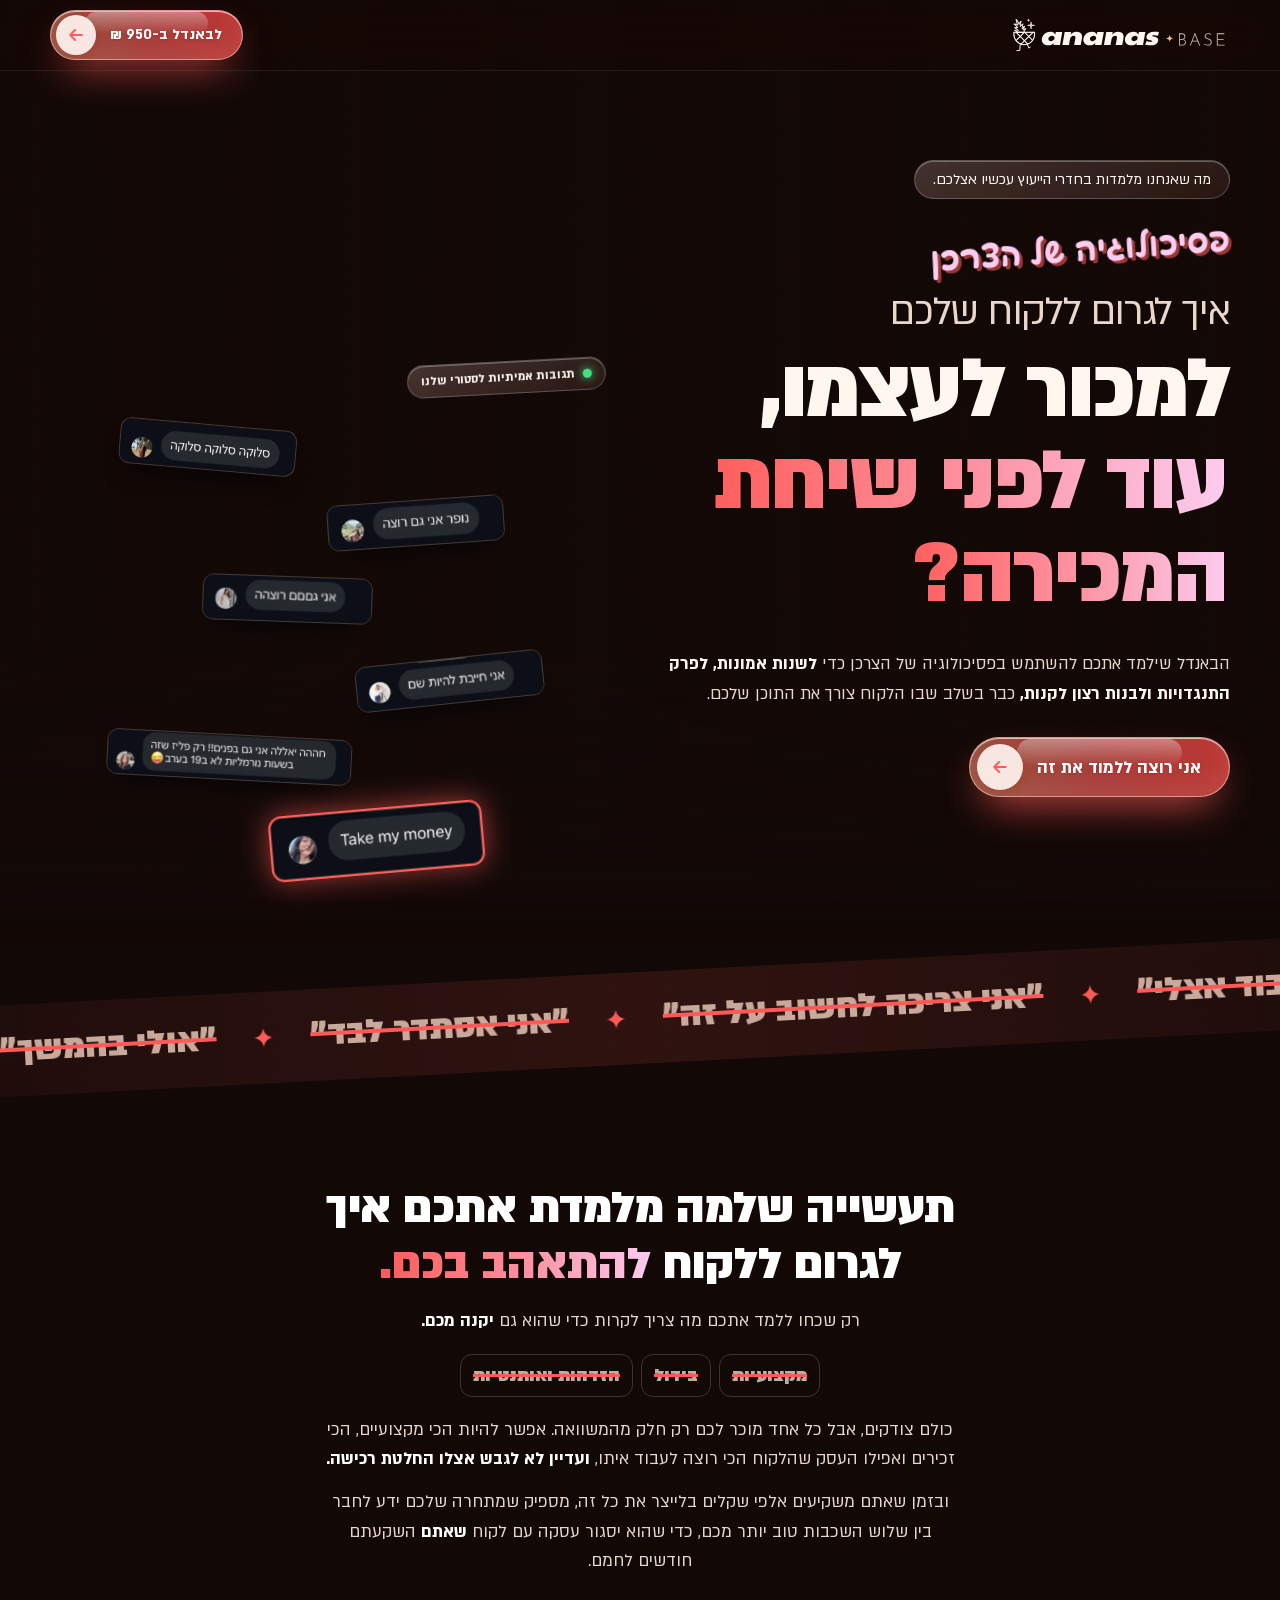
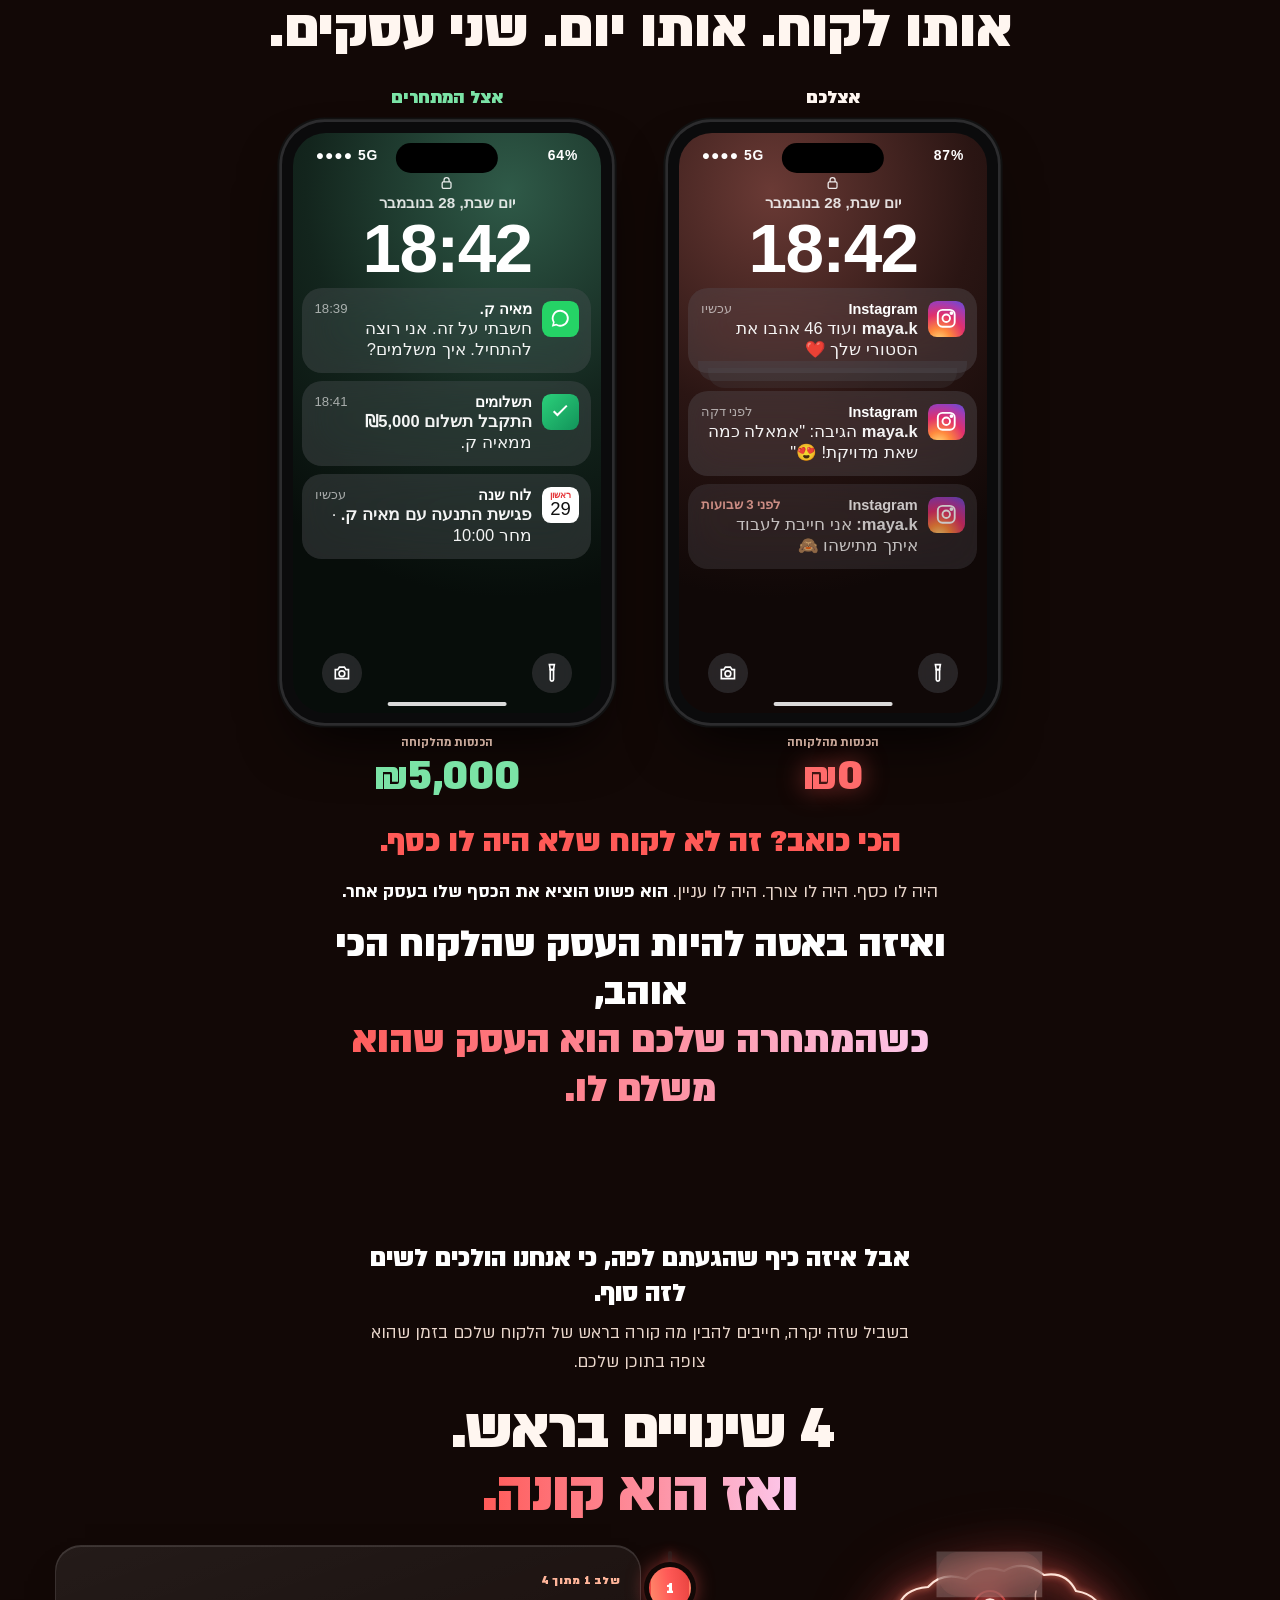
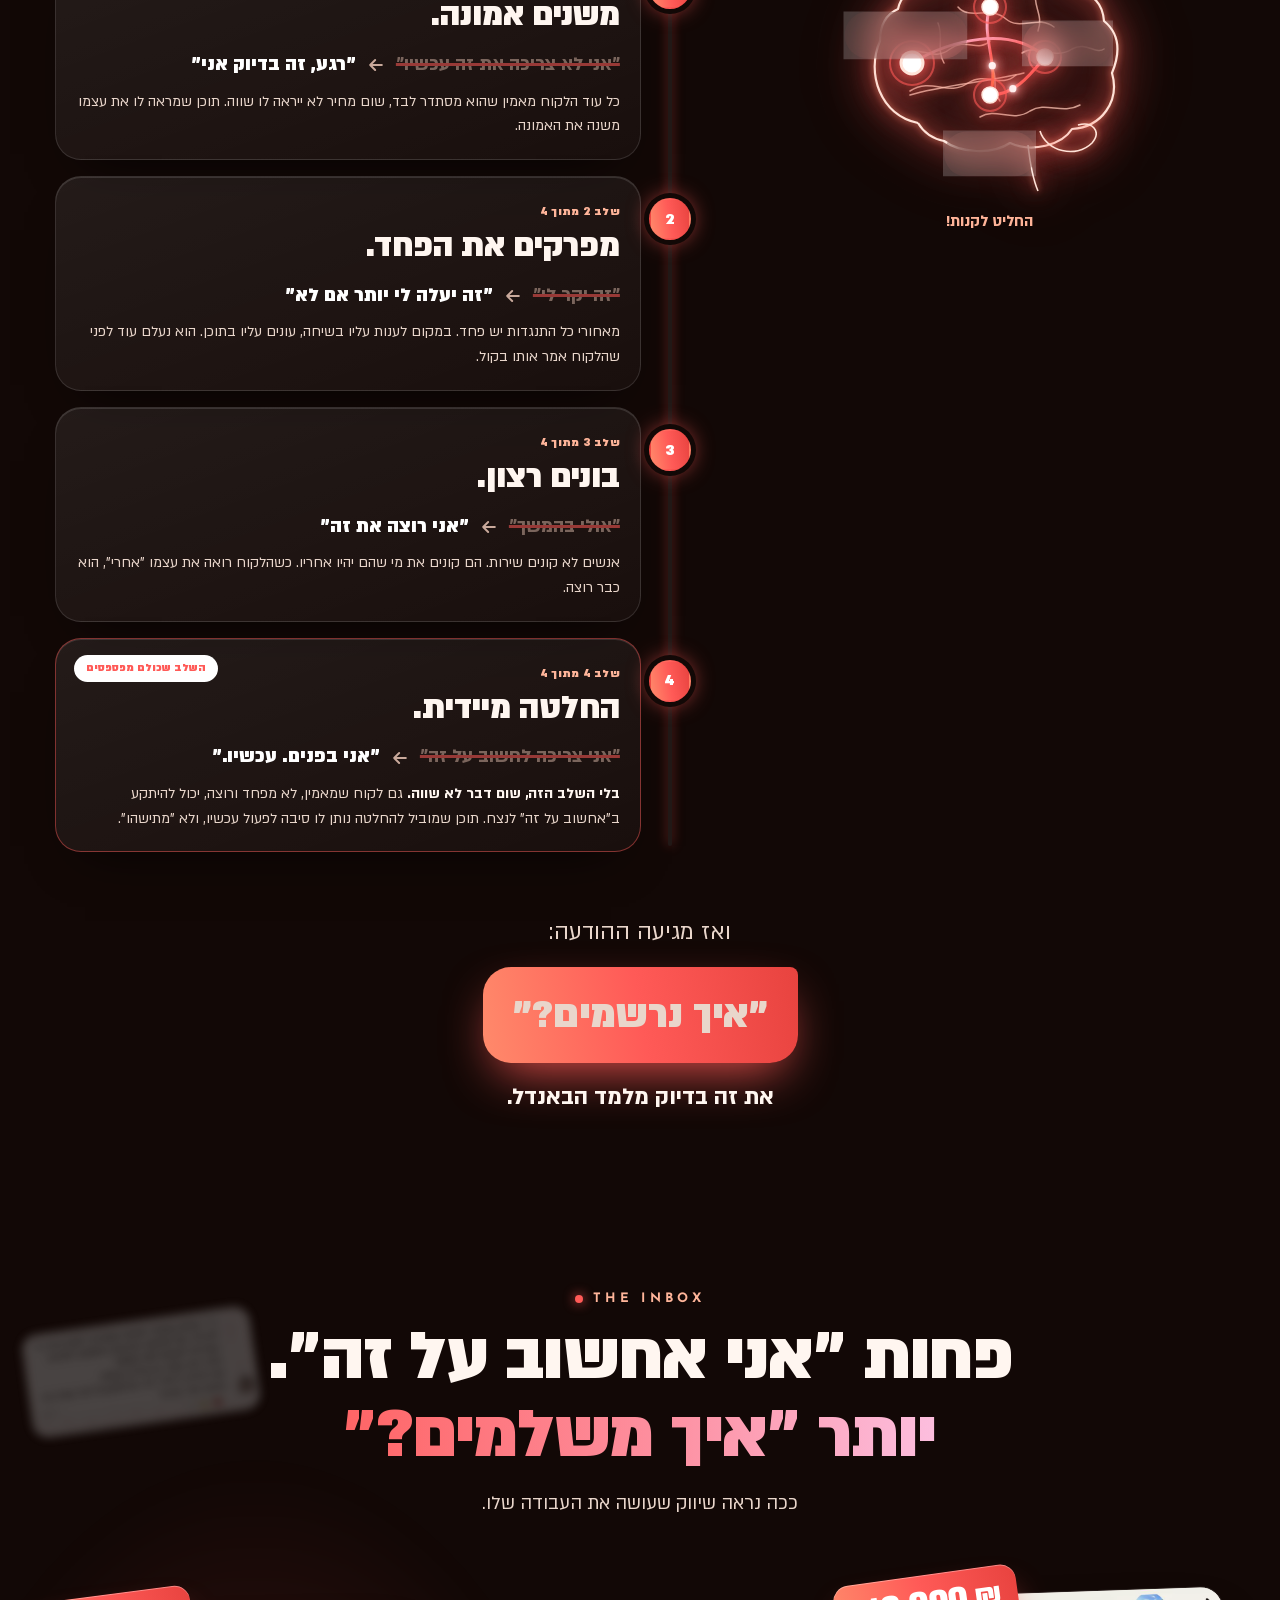
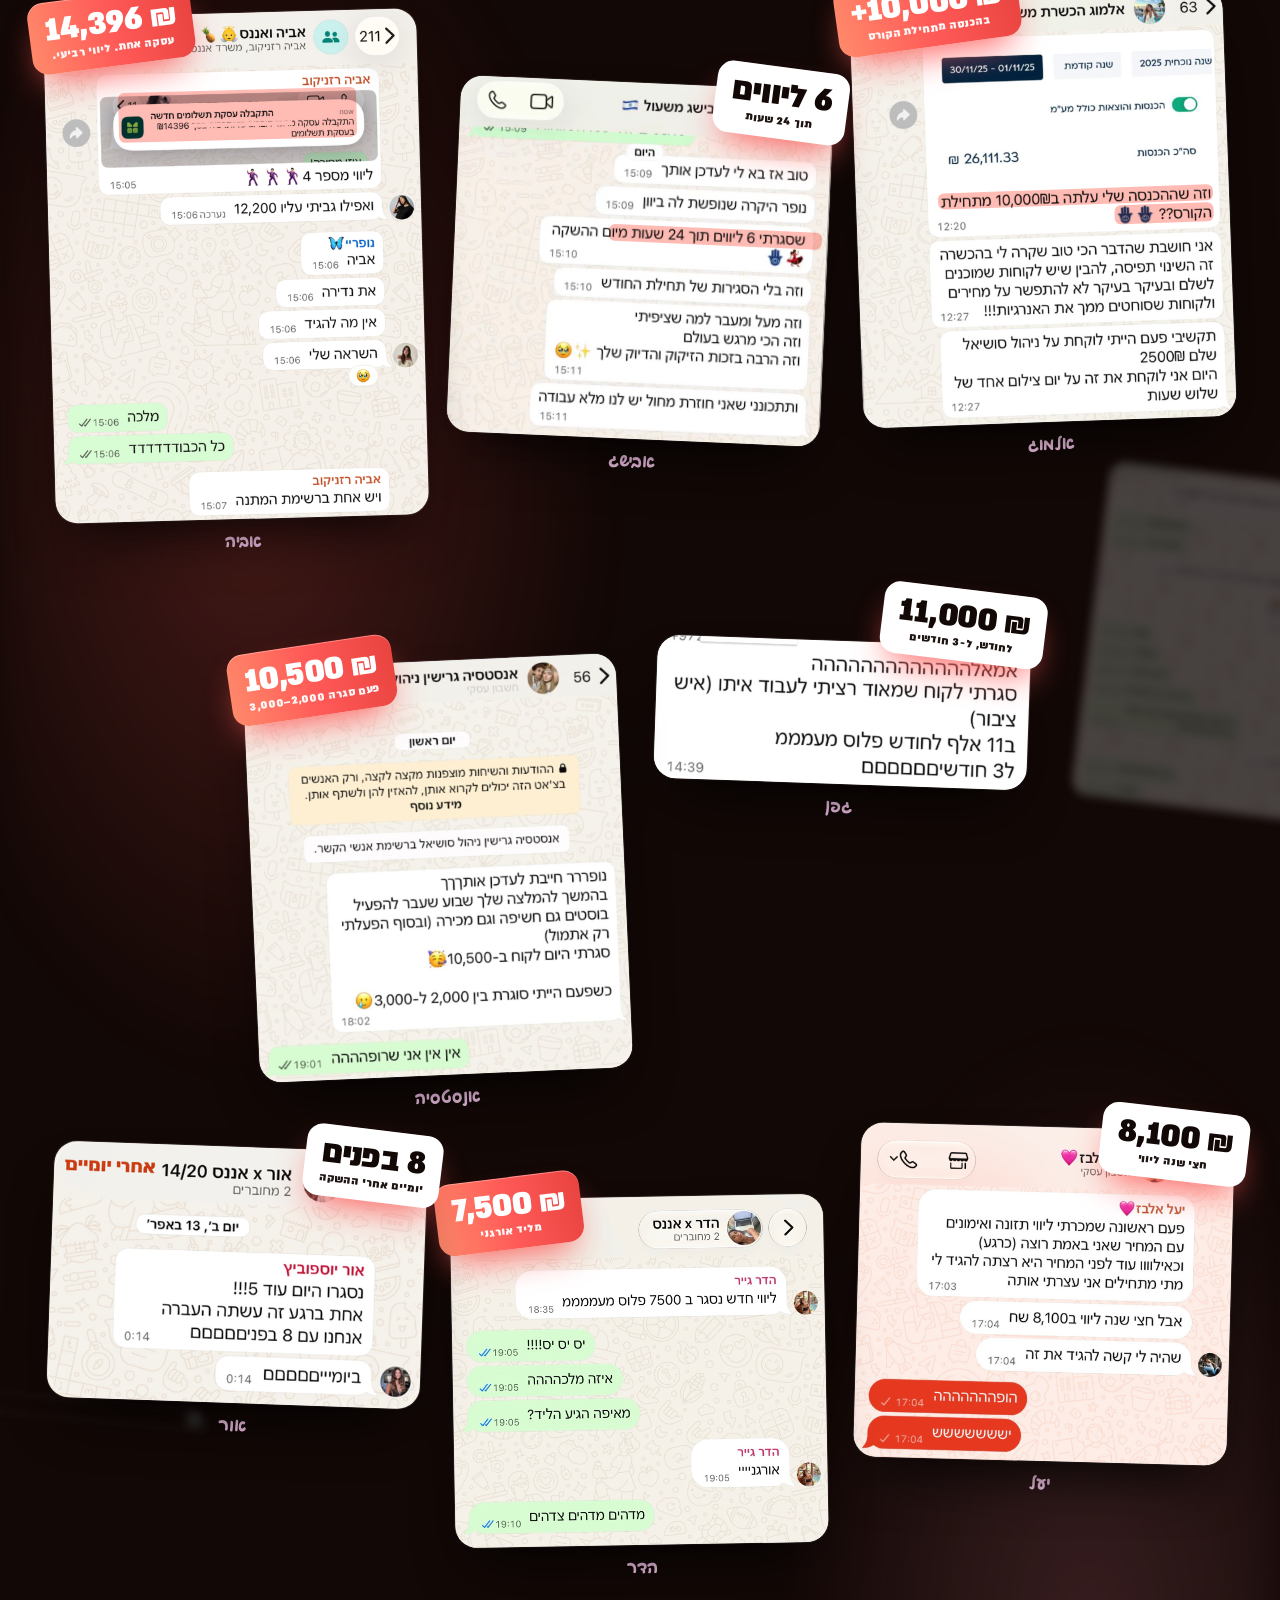
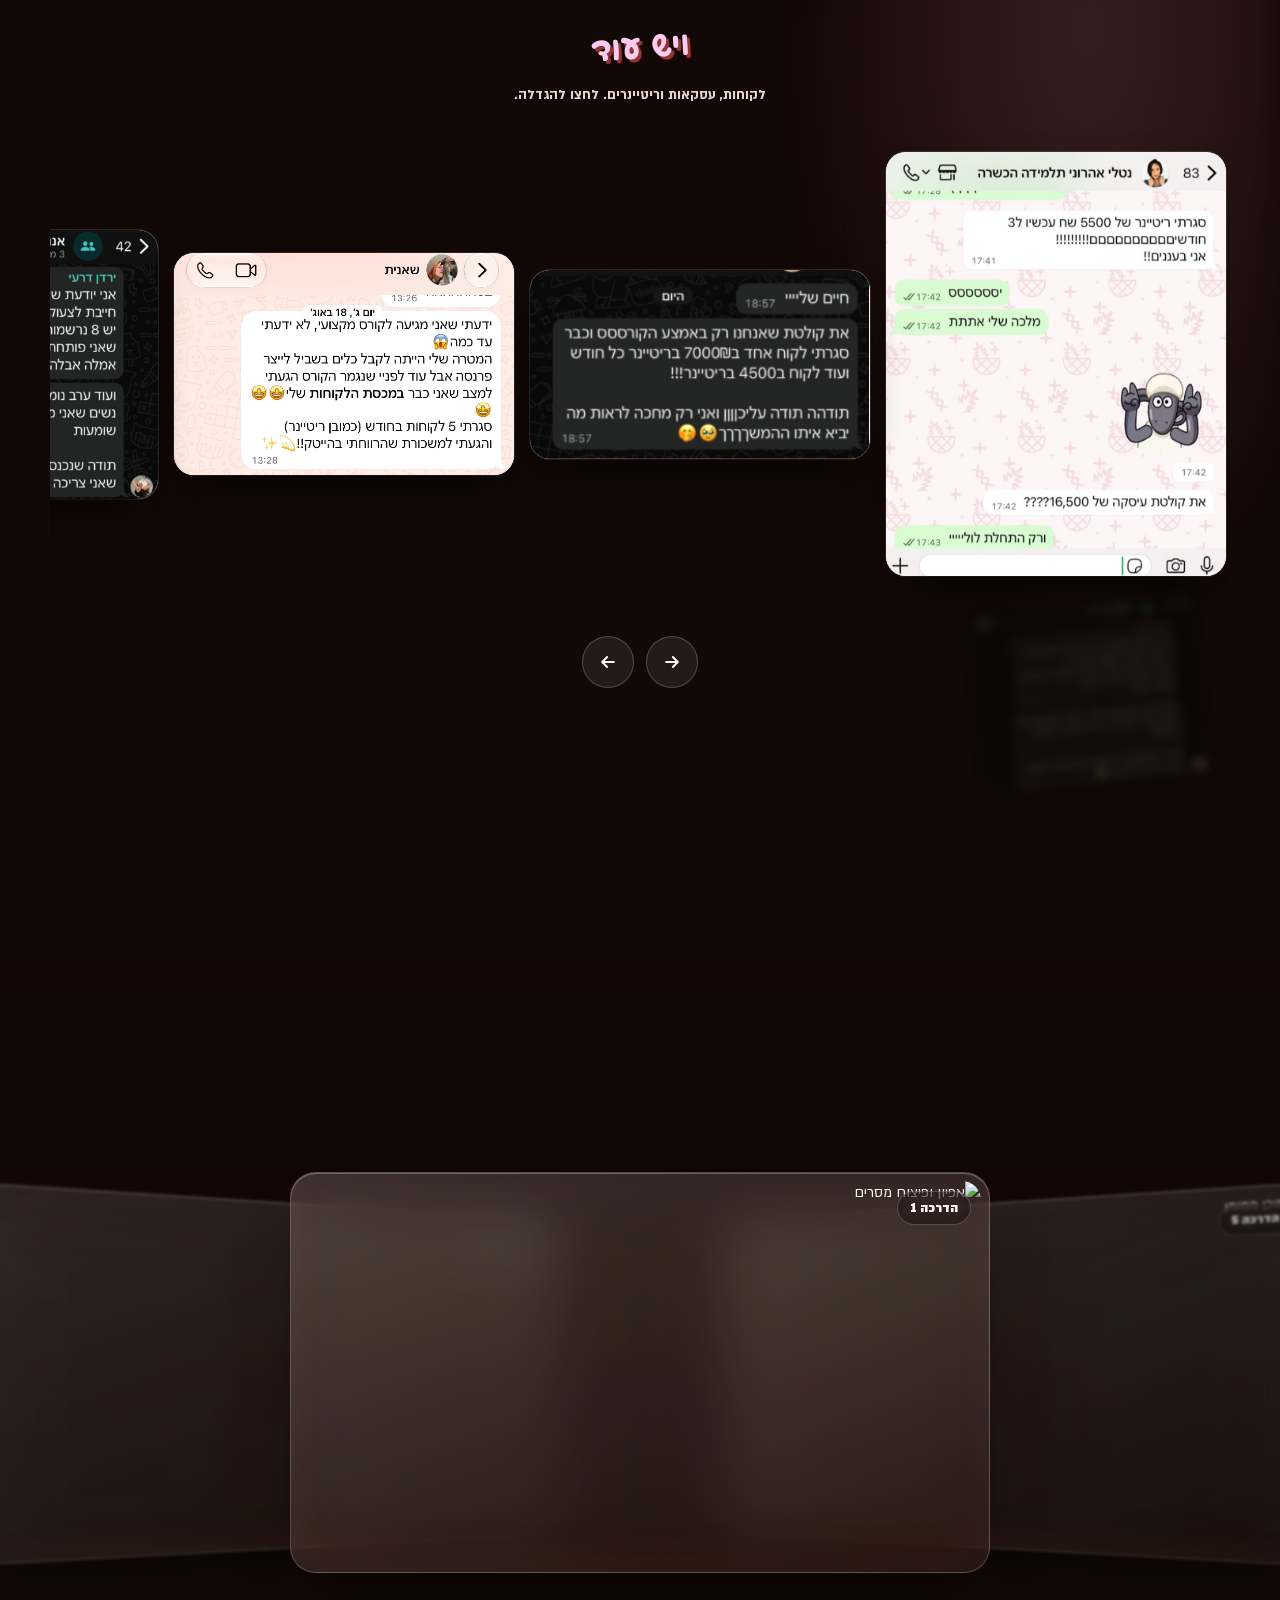
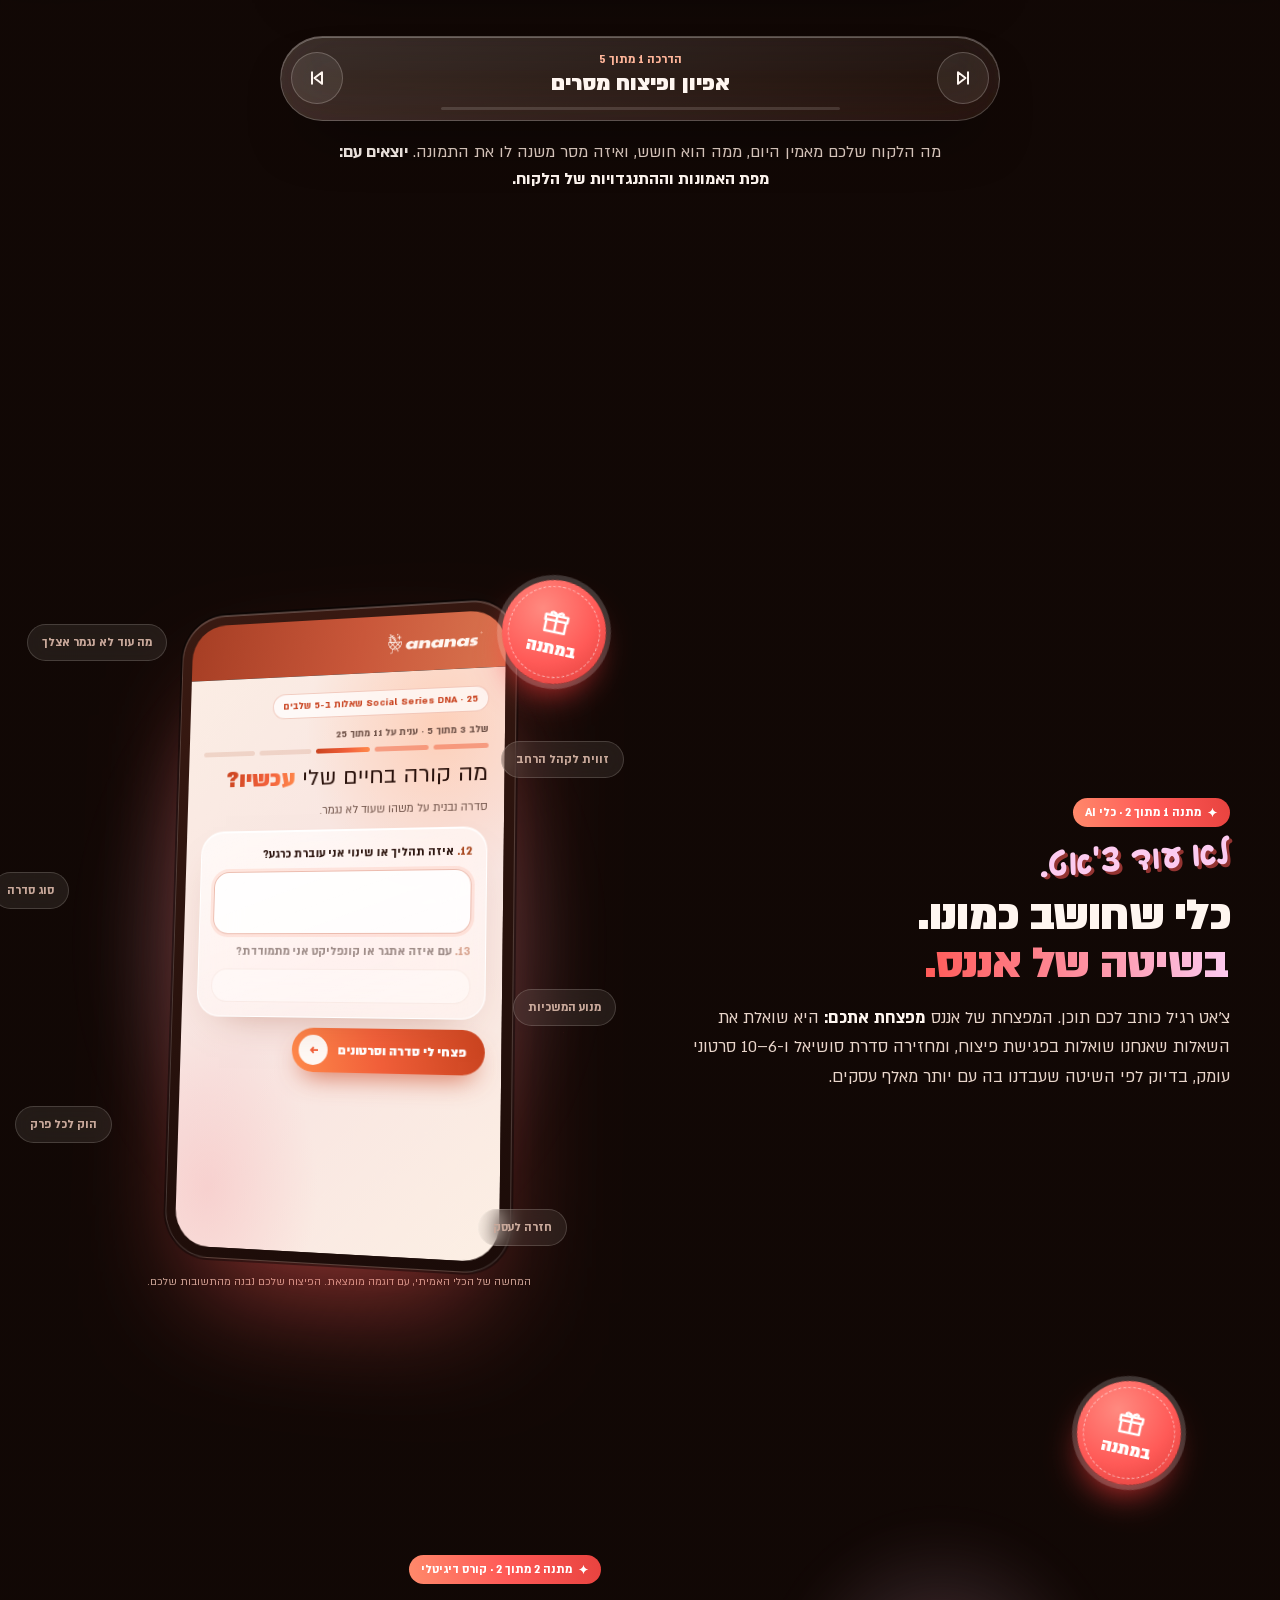
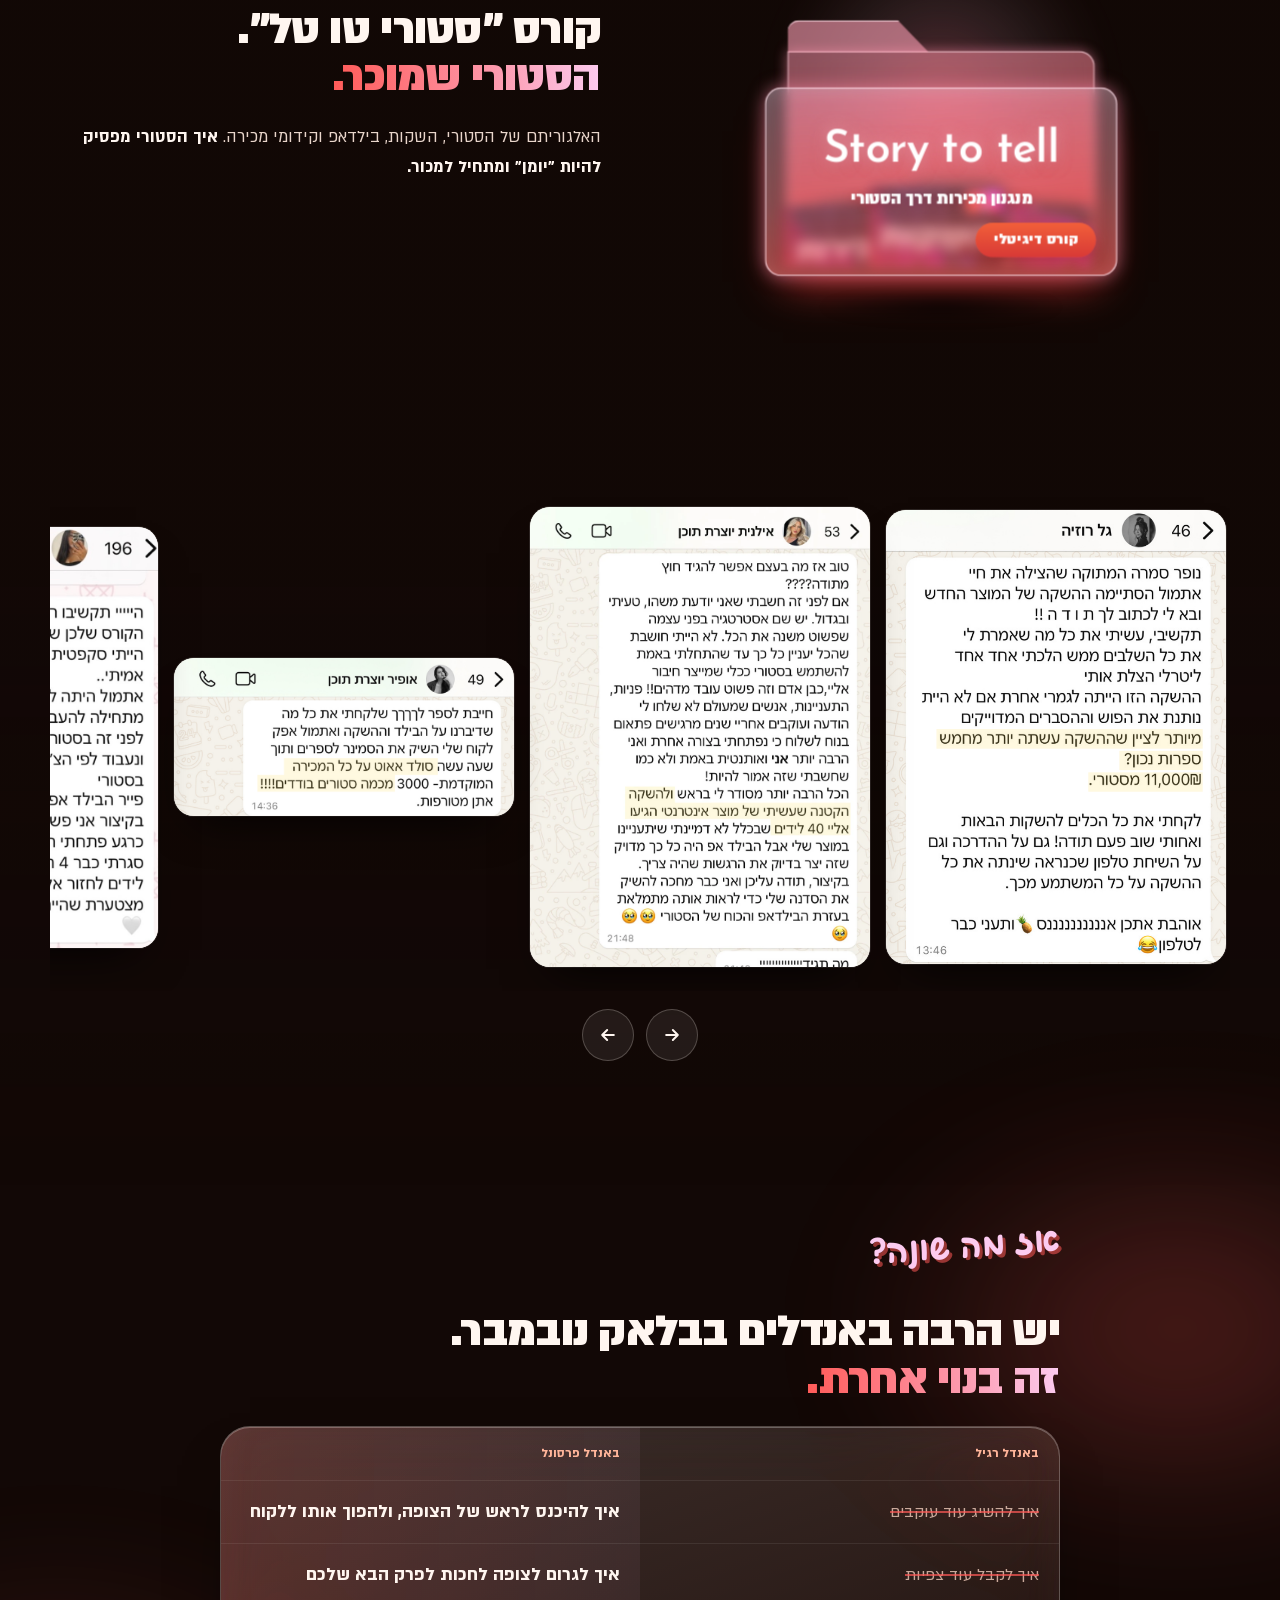
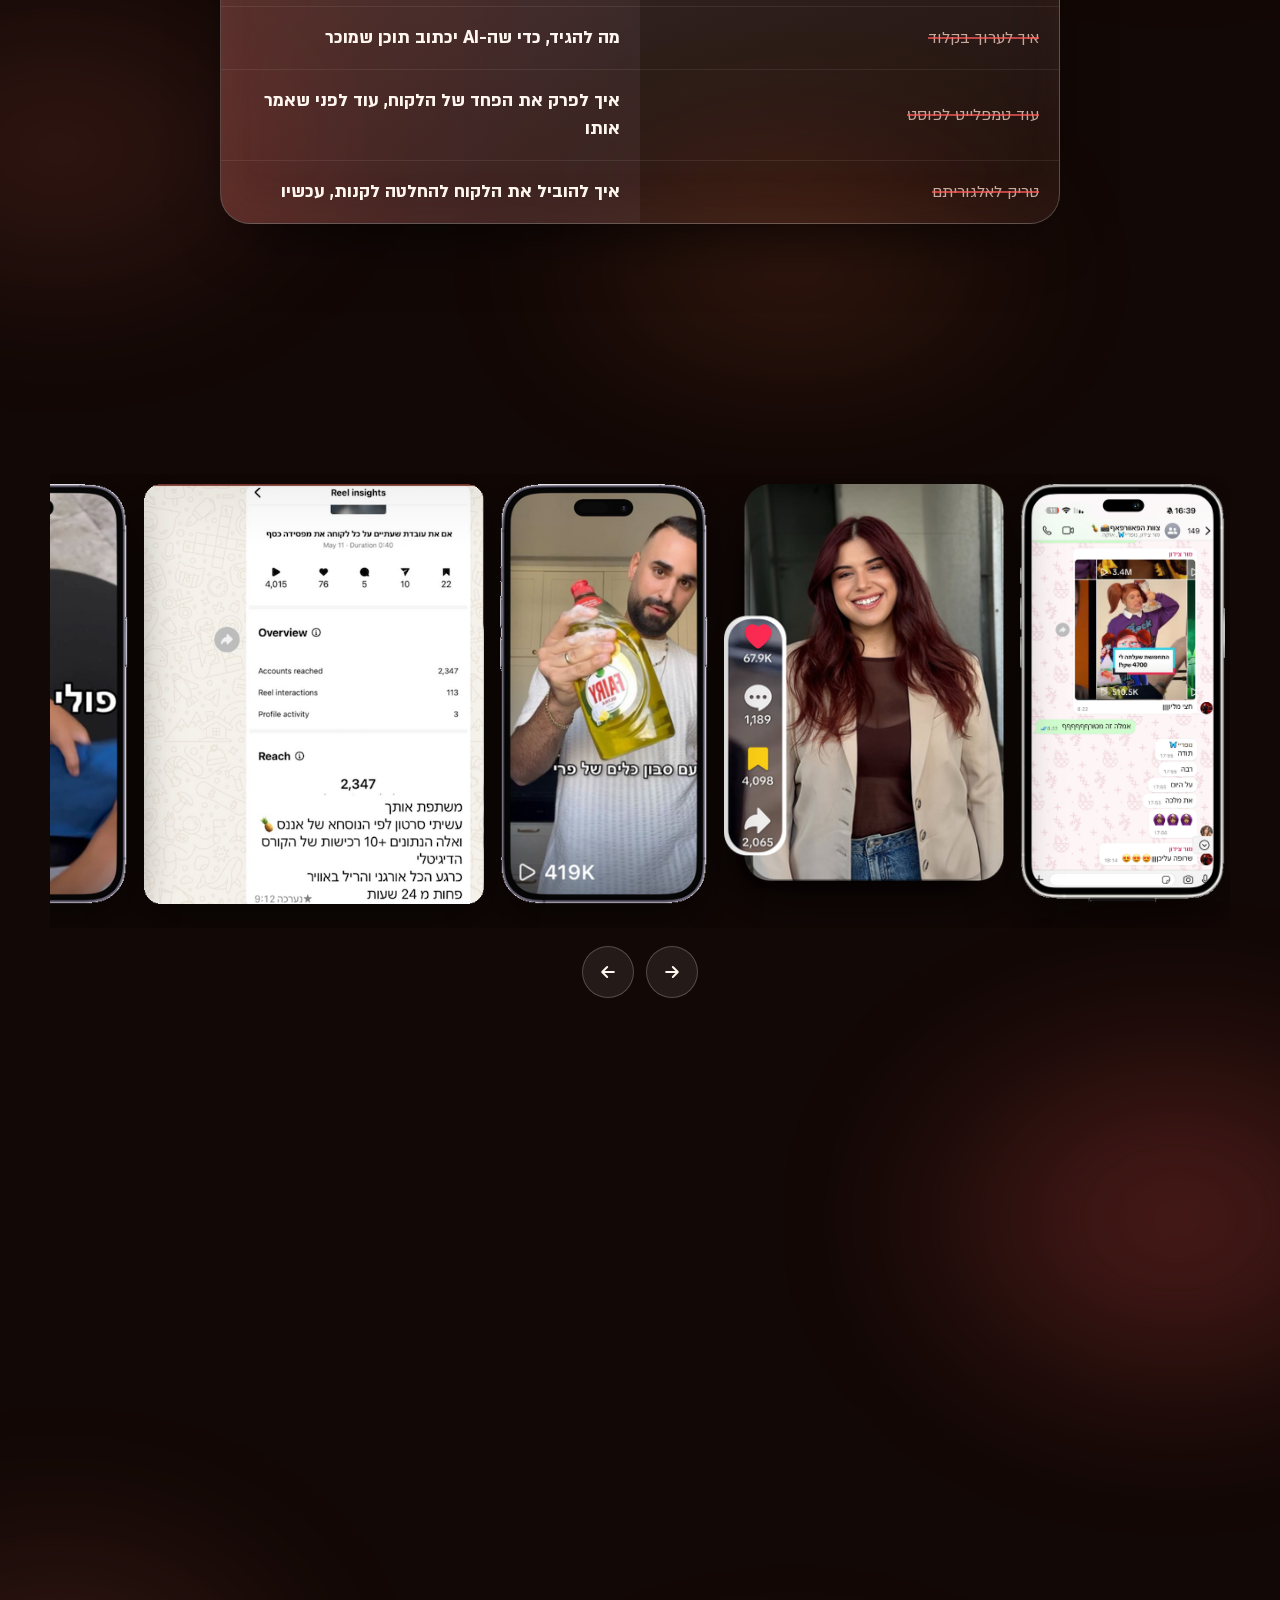
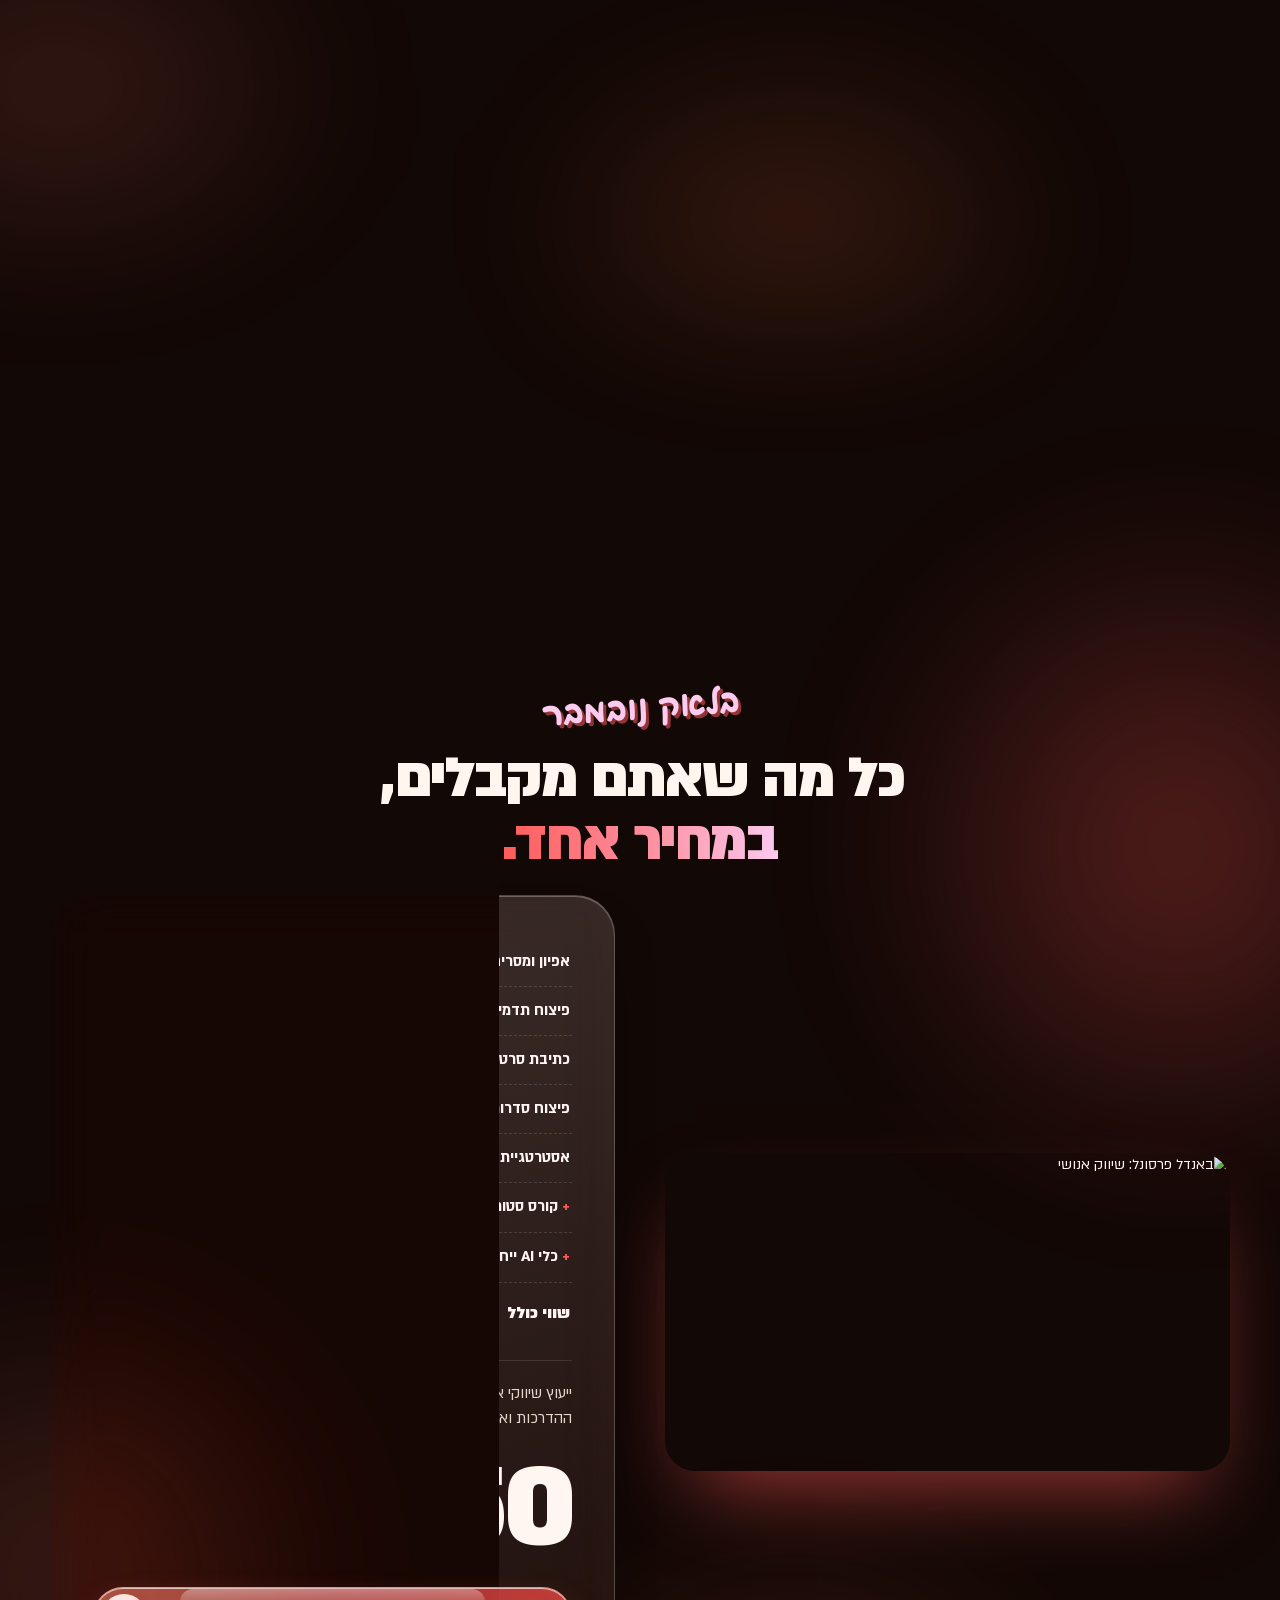
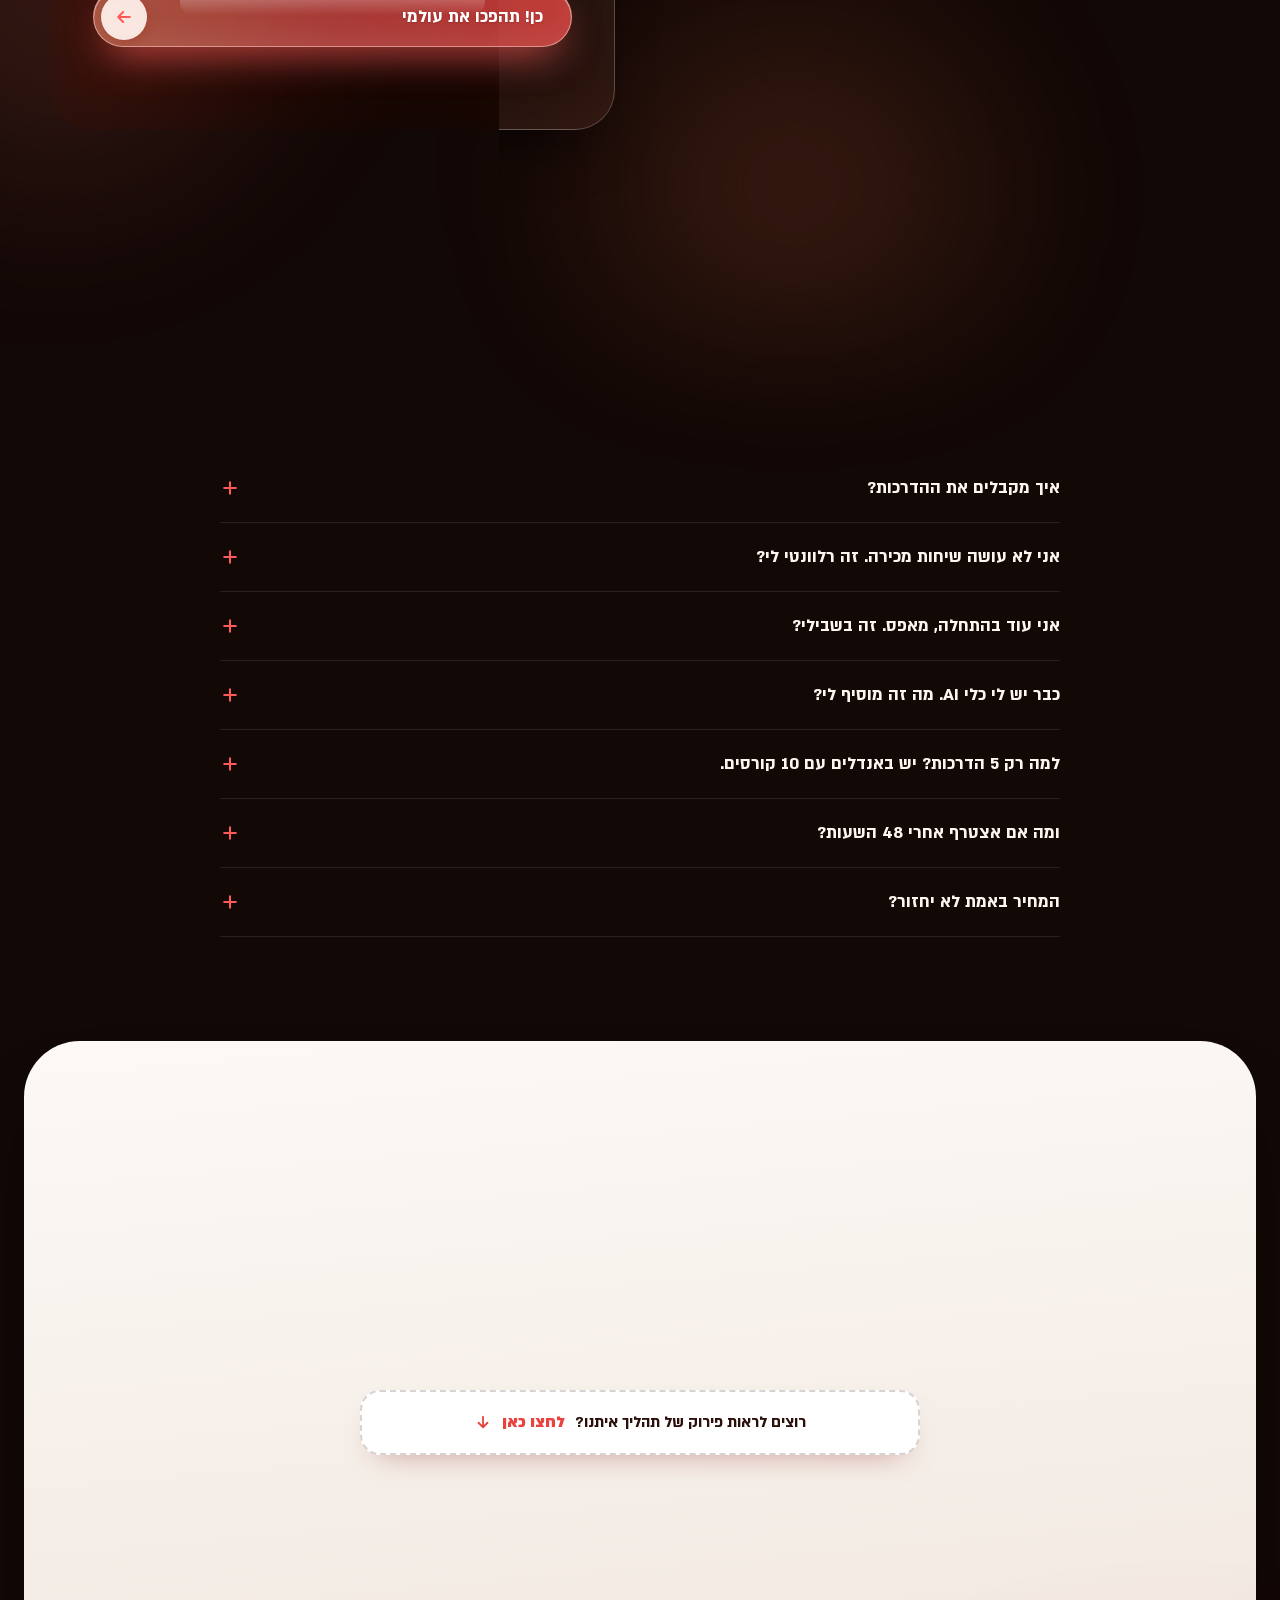
==== commit f4433a76: "Step 4 wording" ====
--- a/index.html
+++ b/index.html
@@ -1678,8 +1678,8 @@
           <p class="how">אנשים לא קונים שירות. הם קונים את מי שהם יהיו אחריו. כשהלקוח רואה את עצמו "אחרי", הוא כבר רוצה.</p>
         </div></li>
         <li class="stop key" data-stop><span class="dot">4</span><div>
-          <span class="key-tag">השלב הכי חשוב</span>
-          <h3>מובילים להחלטה.</h3>
+          <span class="key-tag">השלב שכולם מפספסים</span>
+          <h3>החלטה מיידית.</h3>
           <div class="thoughts"><p class="thought before glass"><small>לפני</small>"אני צריכה לחשוב על זה"</p><svg class="arr ic"><use href="#arrow"/></svg><p class="thought after"><small>אחרי התוכן</small>"אני בפנים. עכשיו."</p></div>
           <p class="how"><strong>בלי השלב הזה, שום דבר לא שווה.</strong> גם לקוח שמאמין, לא מפחד ורוצה, יכול להיתקע ב"אחשוב על זה" לנצח. תוכן שמוביל להחלטה נותן לו סיבה לפעול עכשיו, ולא "מתישהו".</p>
         </div></li>
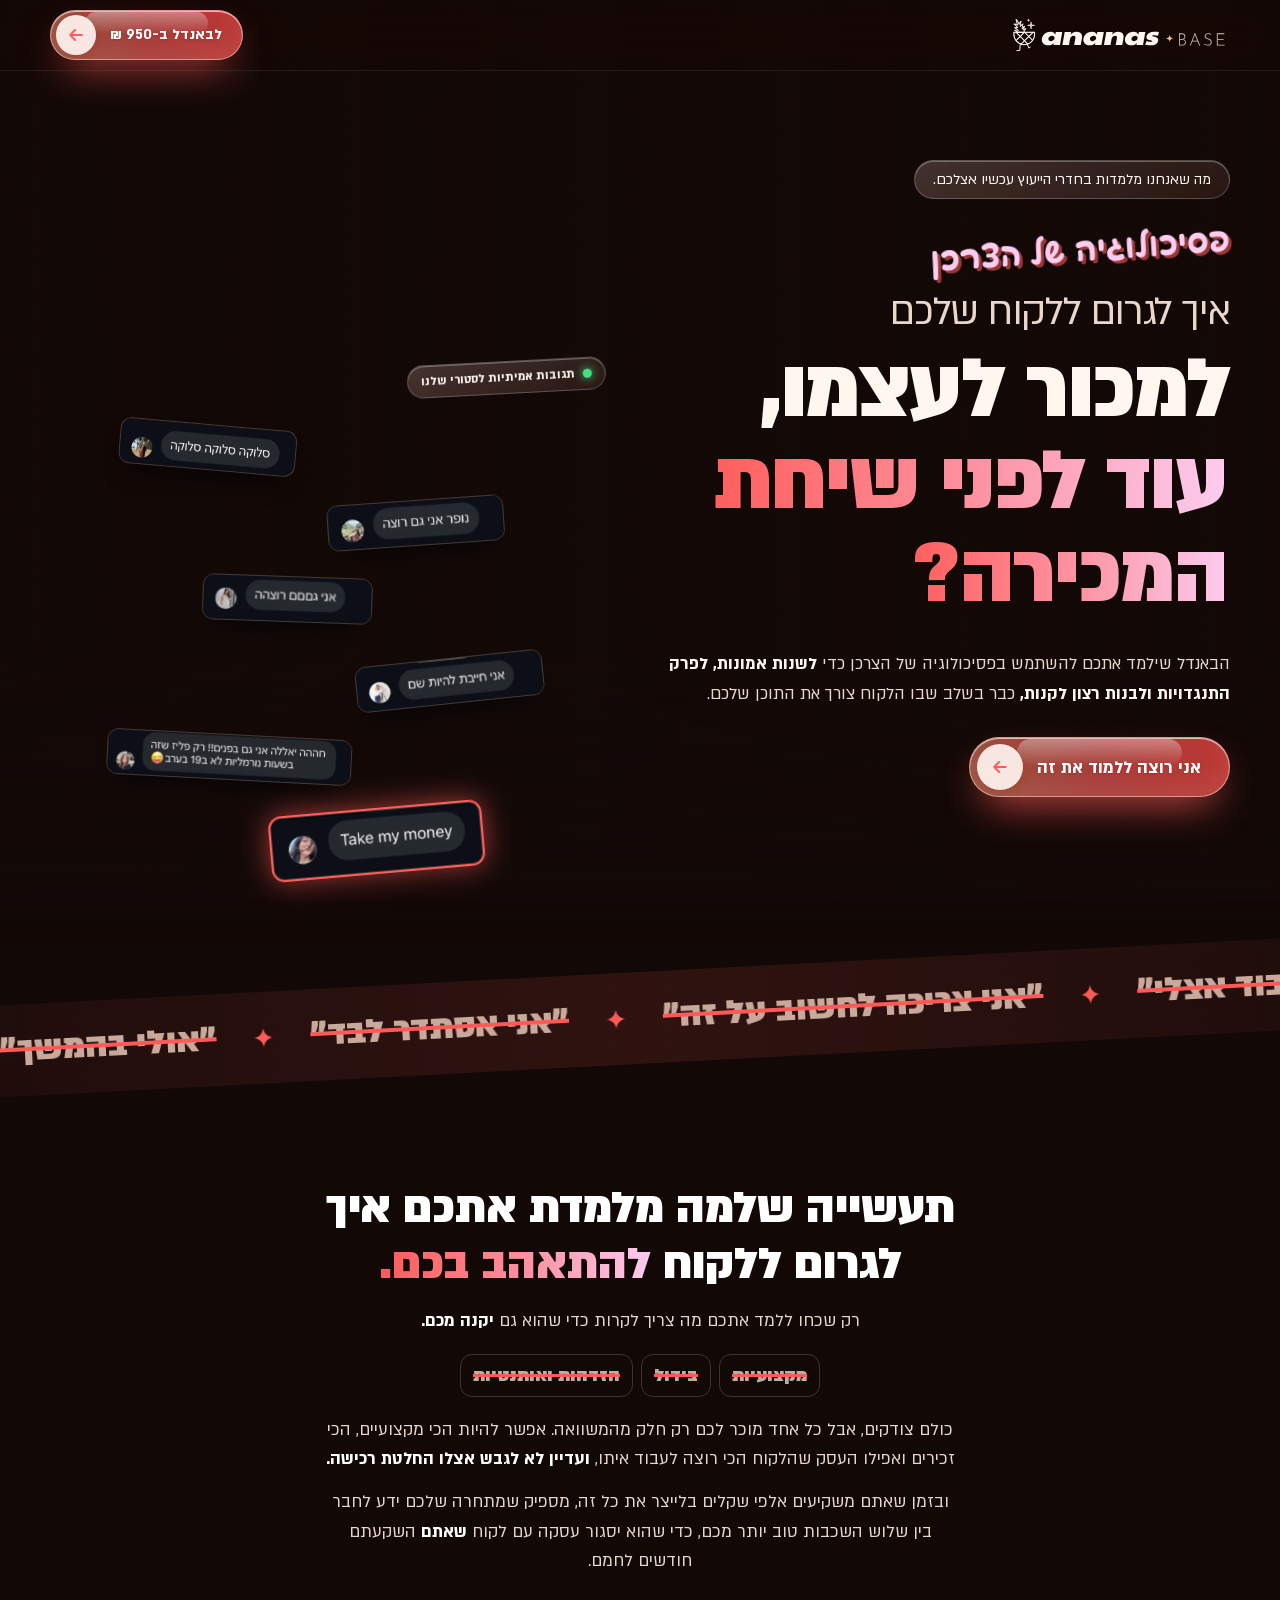
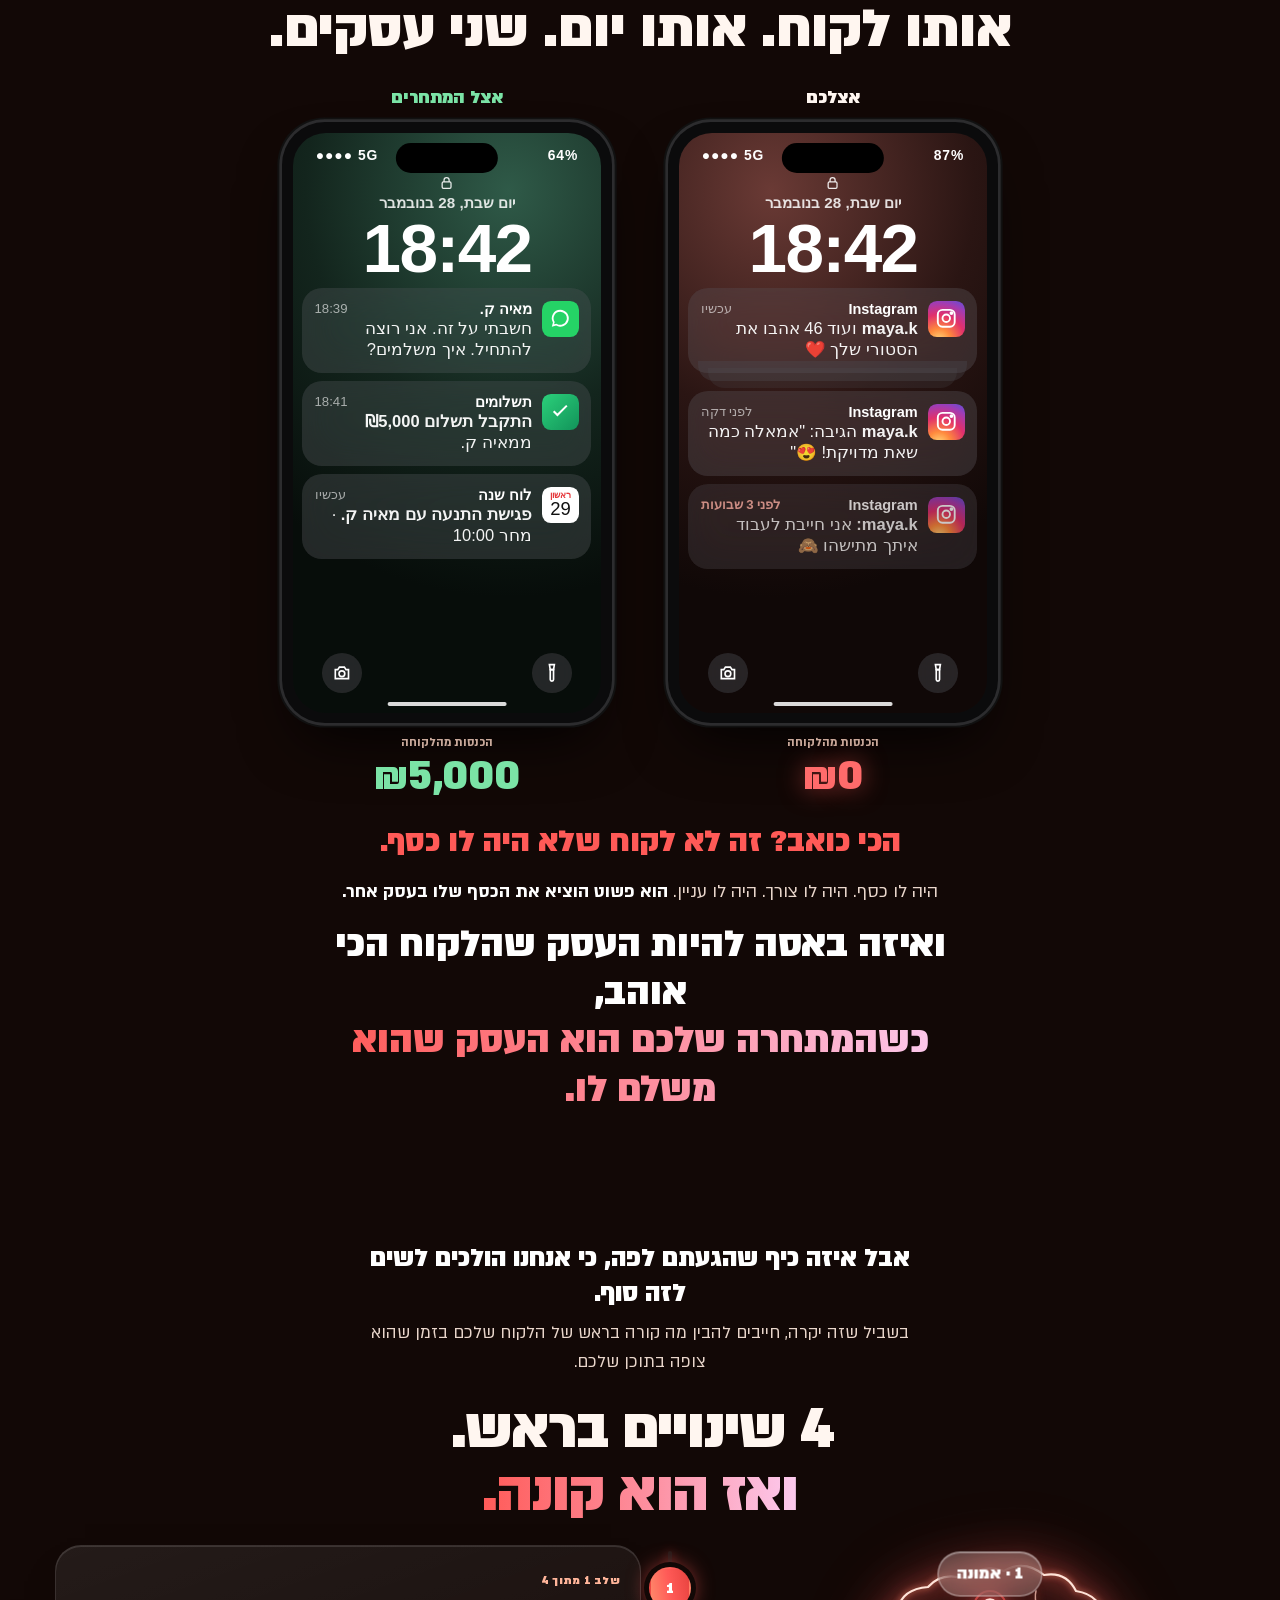
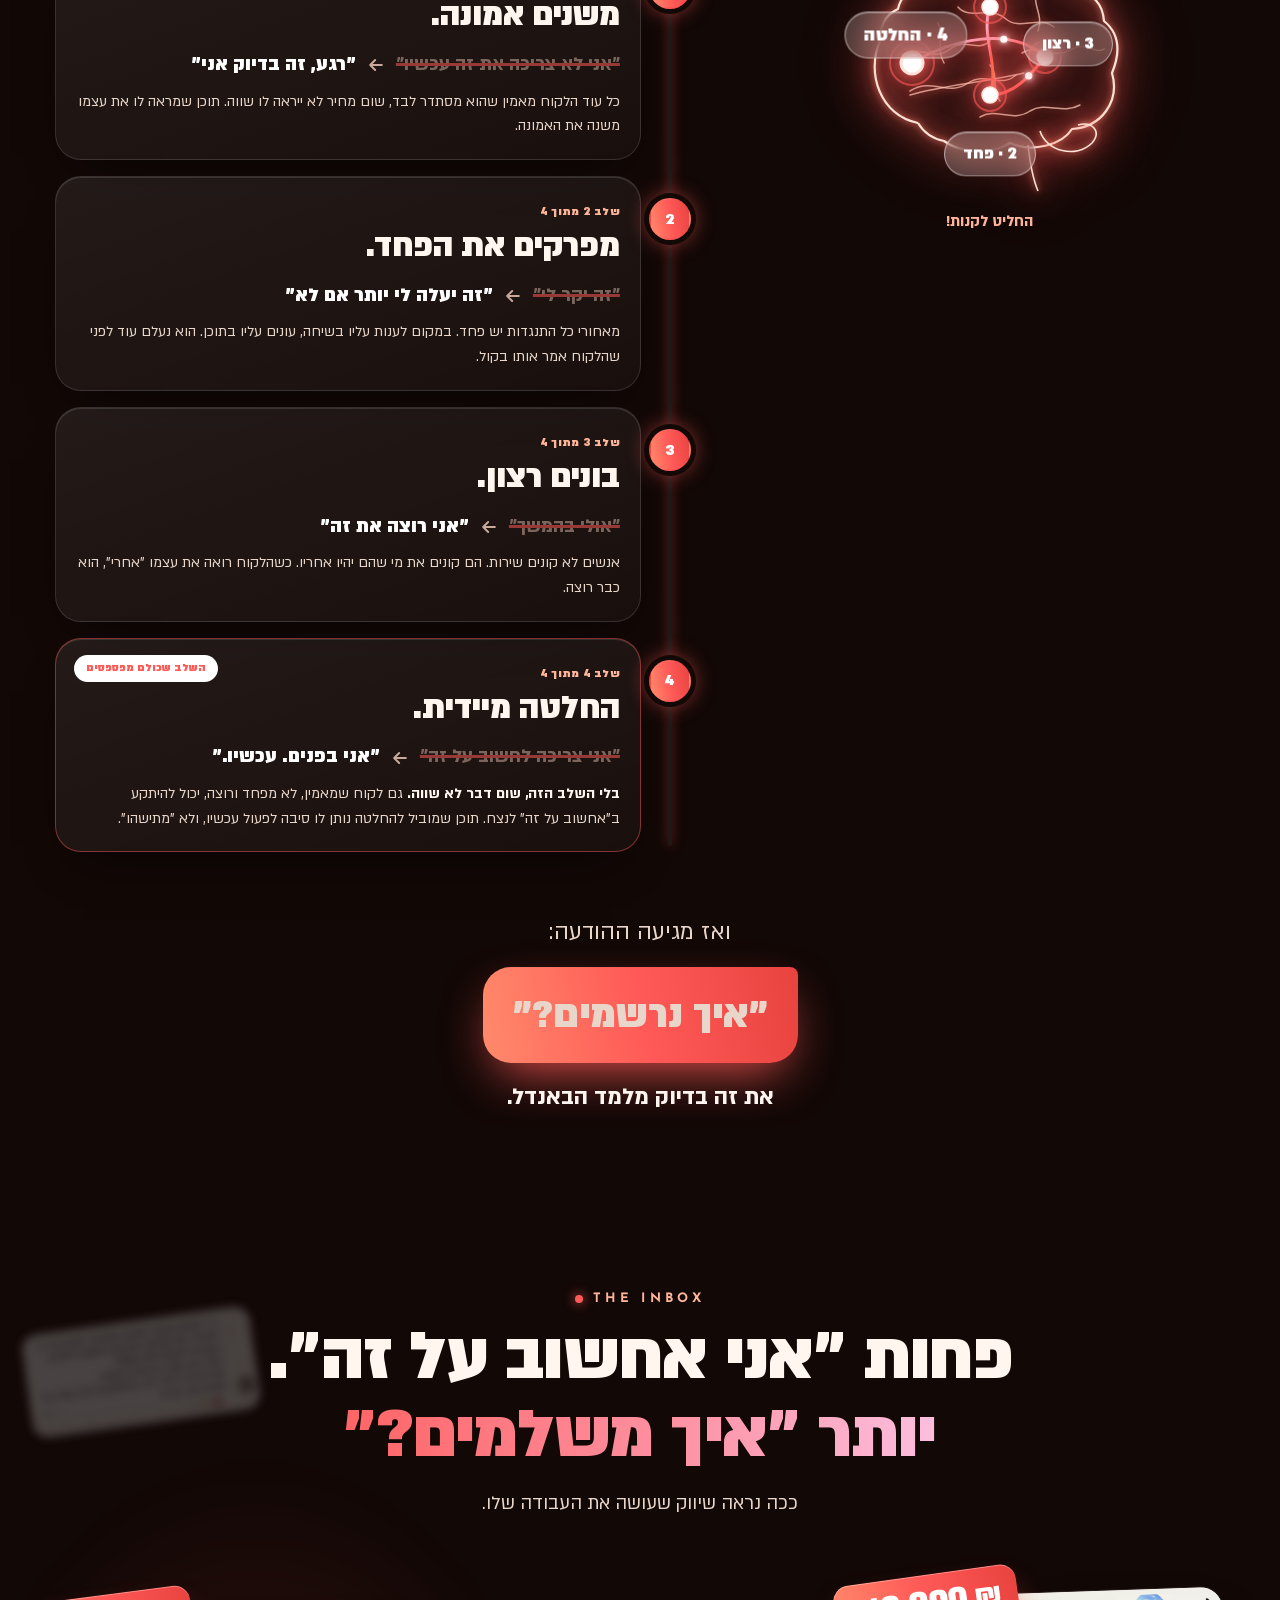
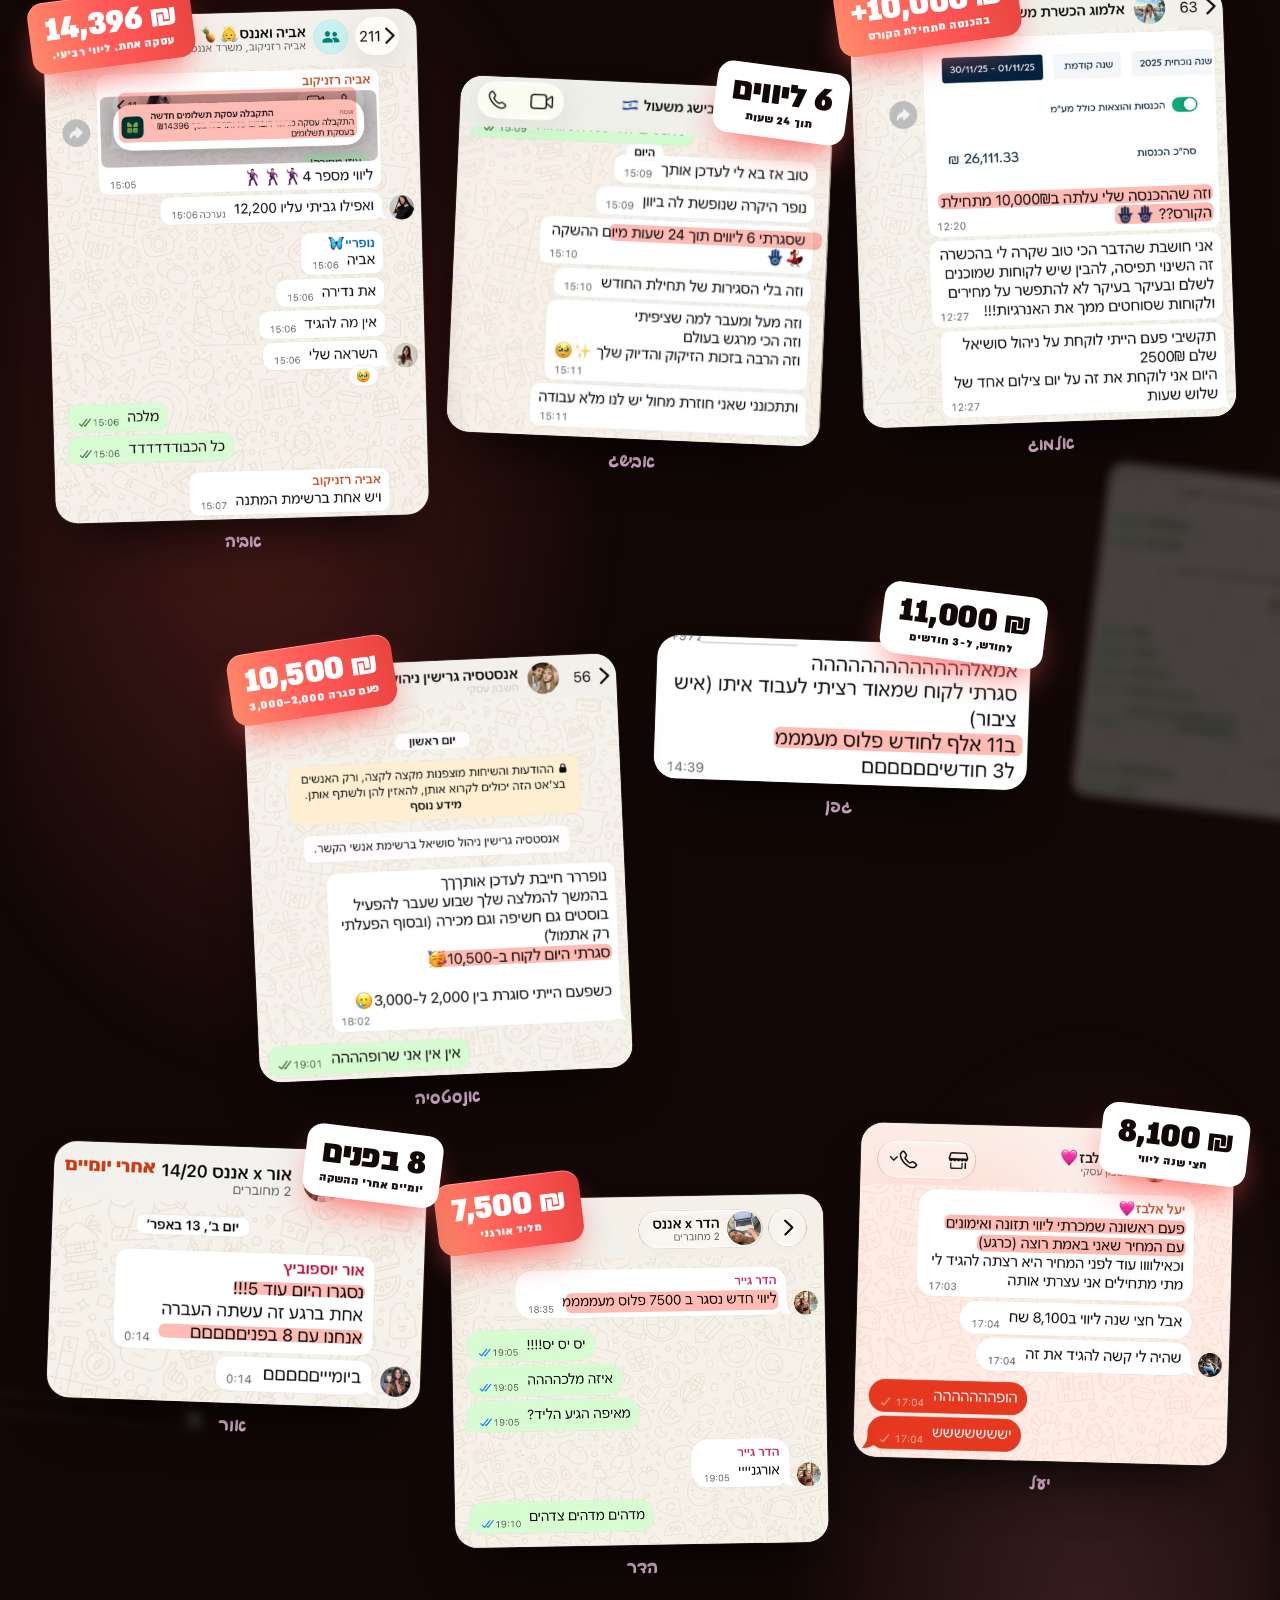
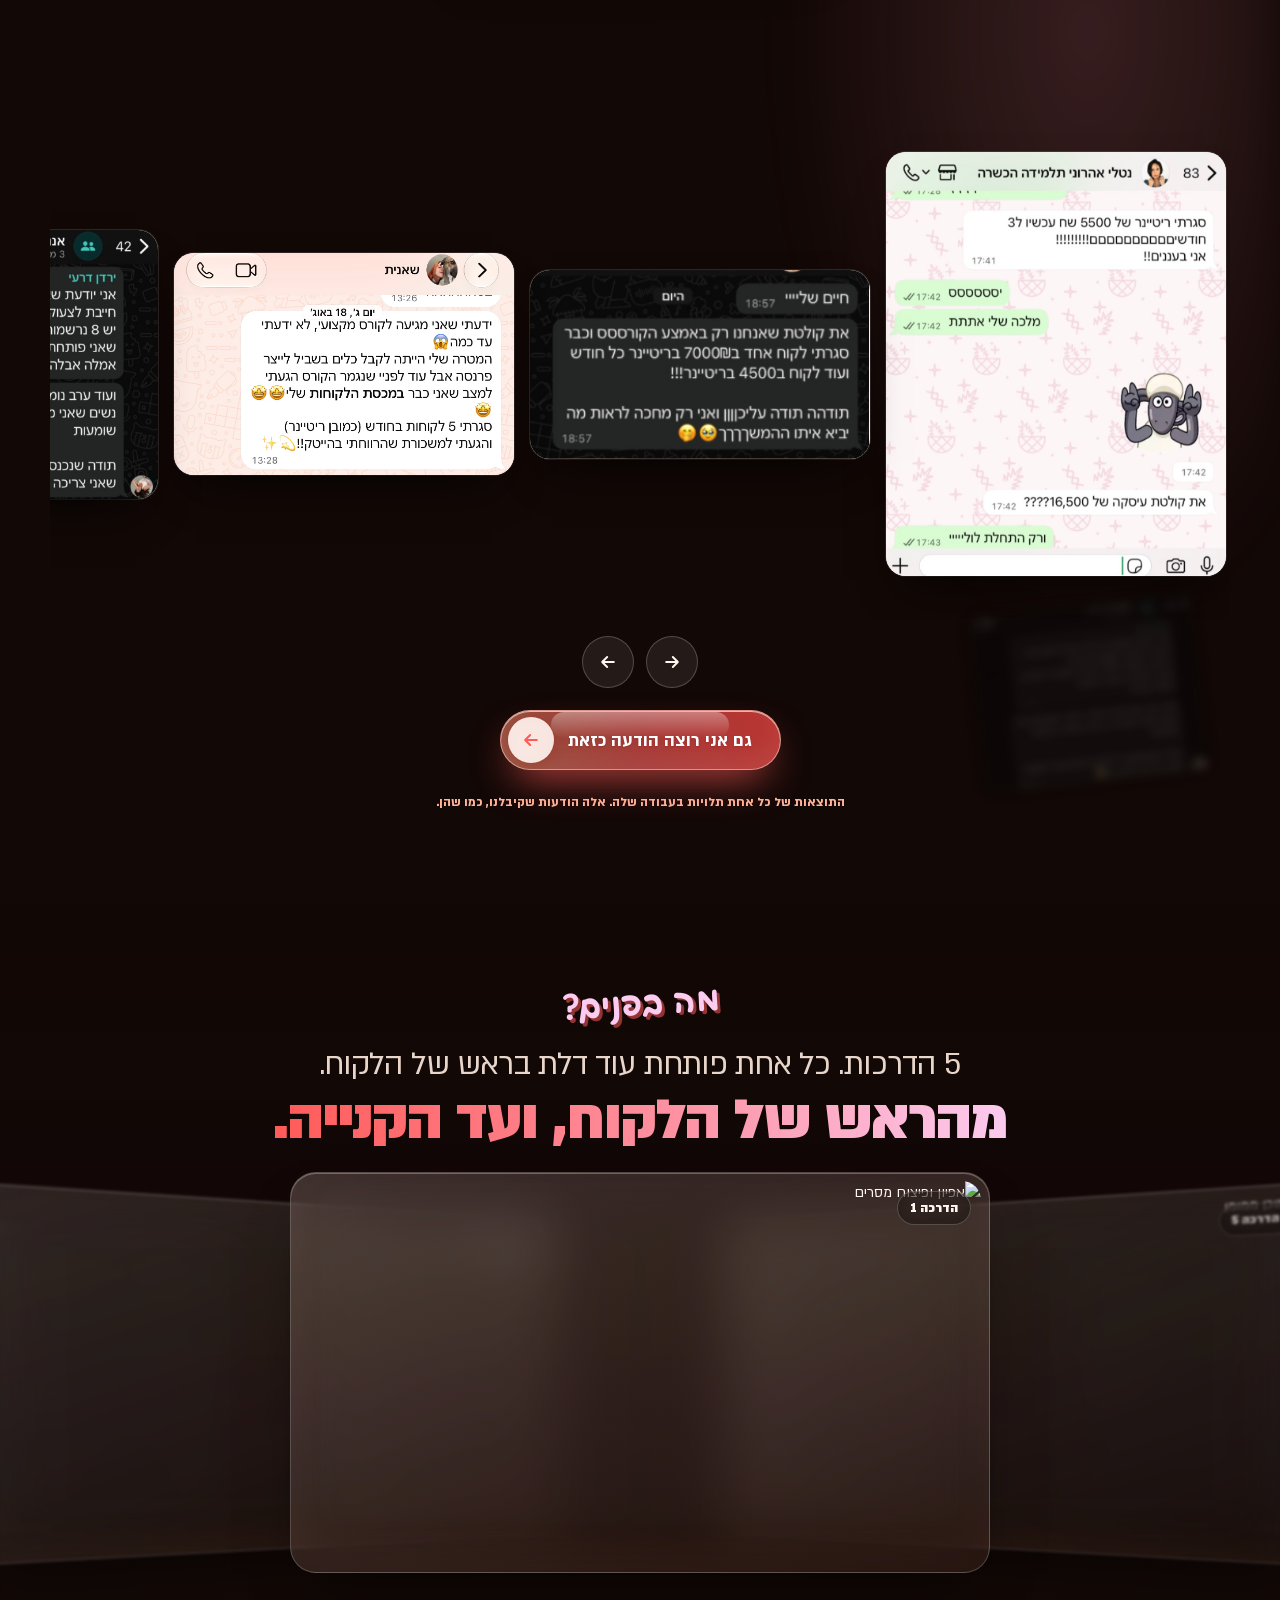
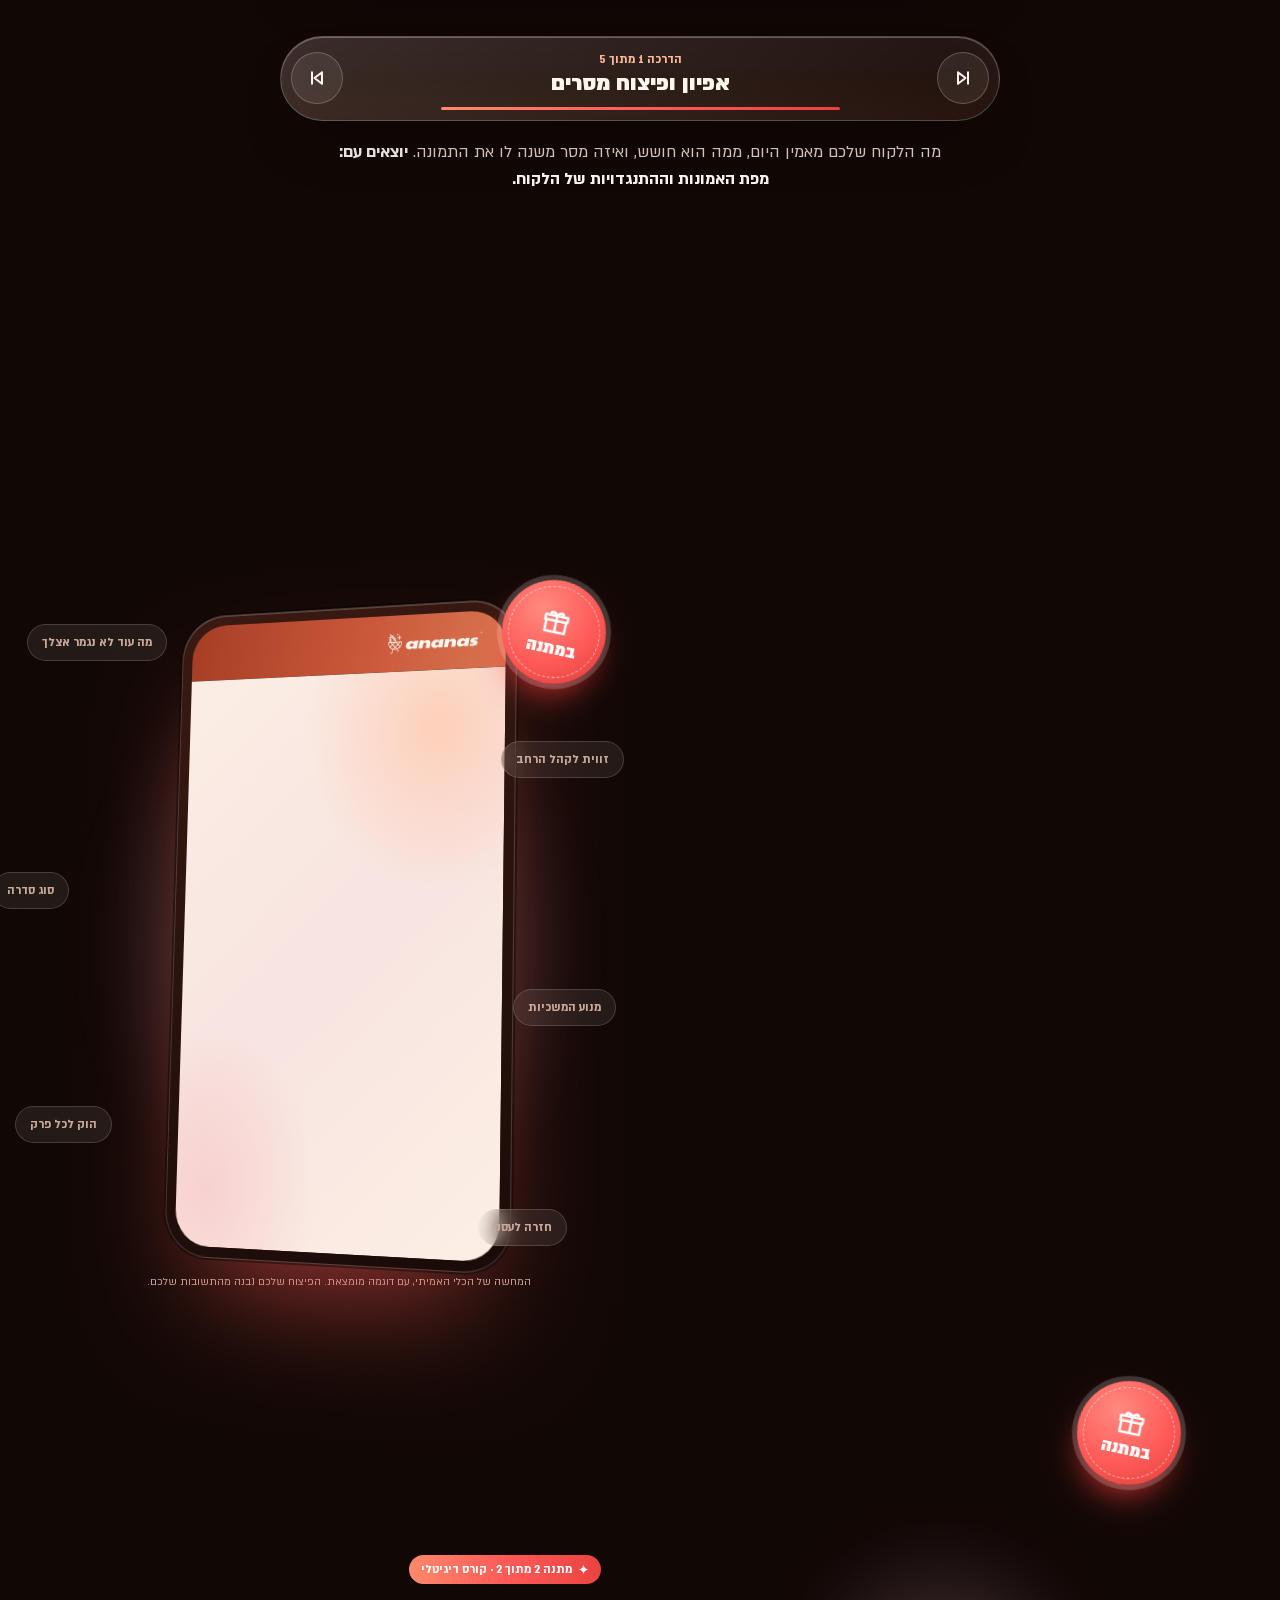
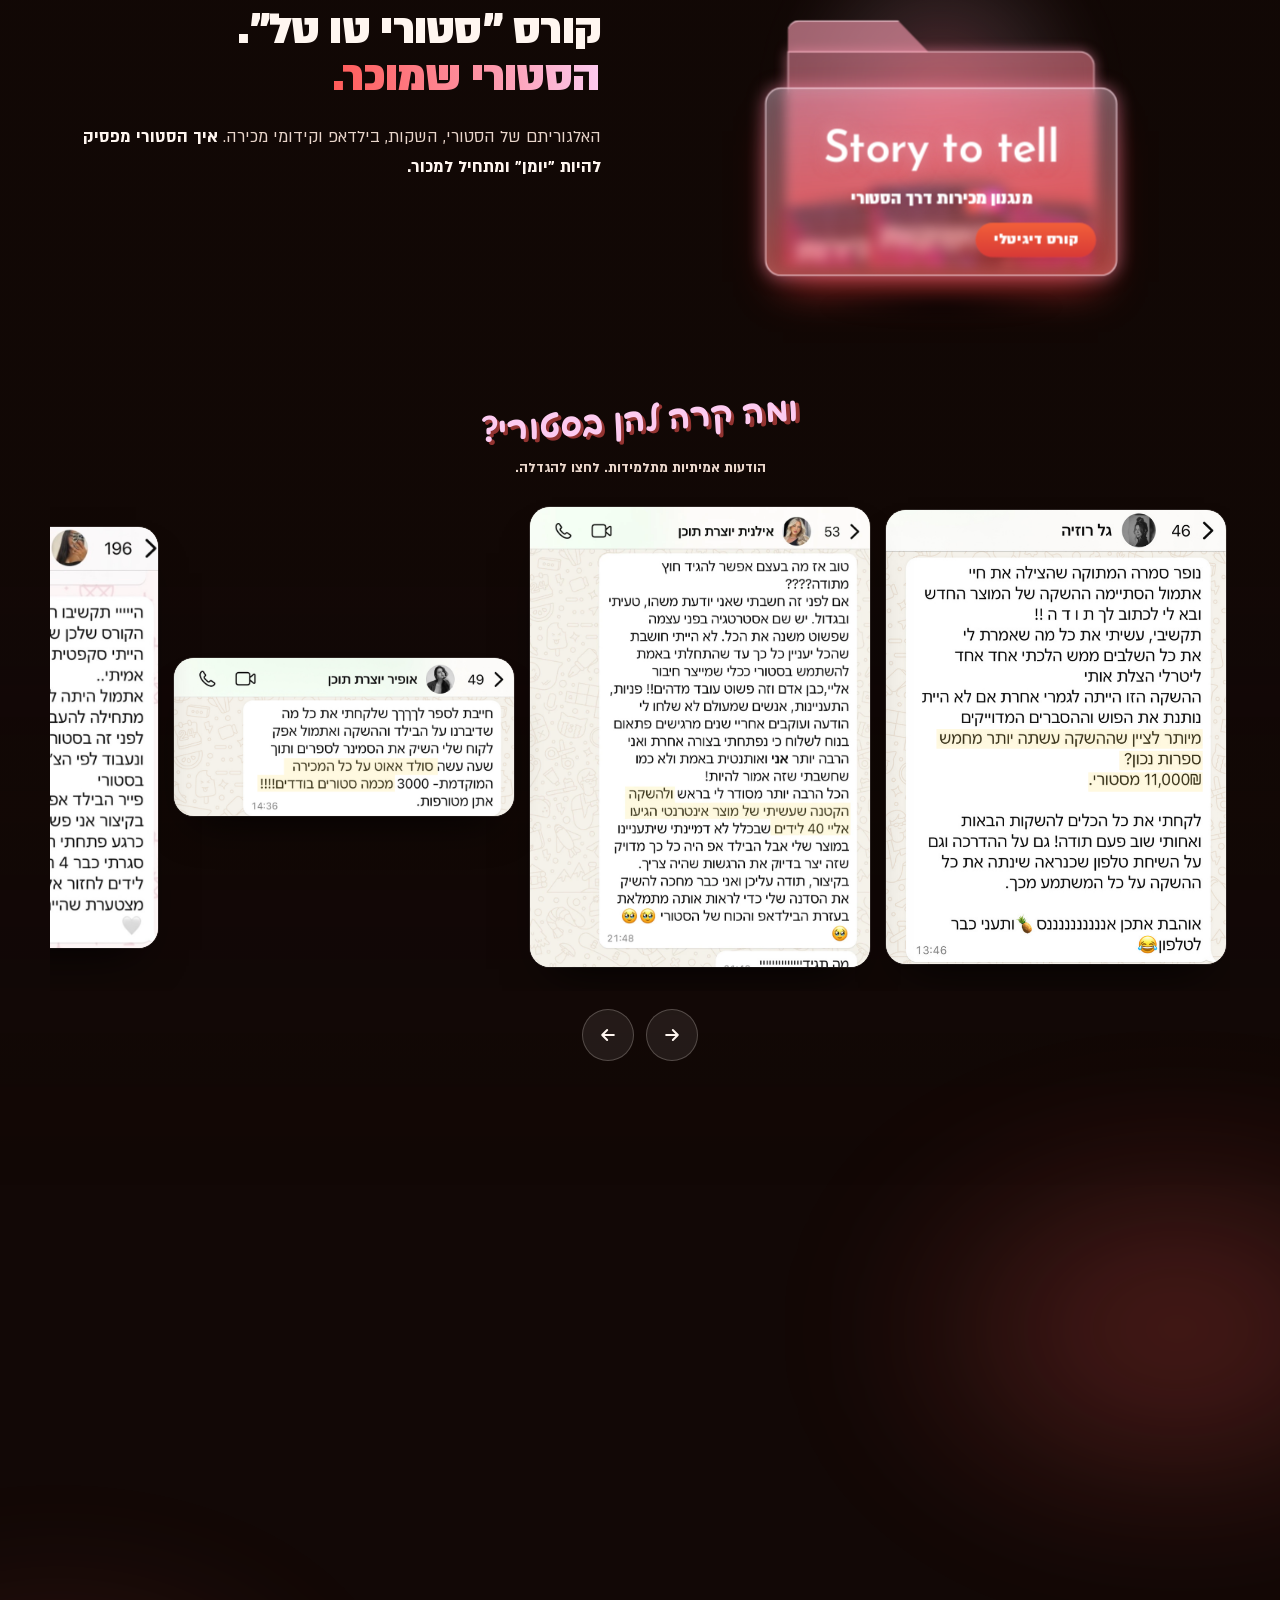
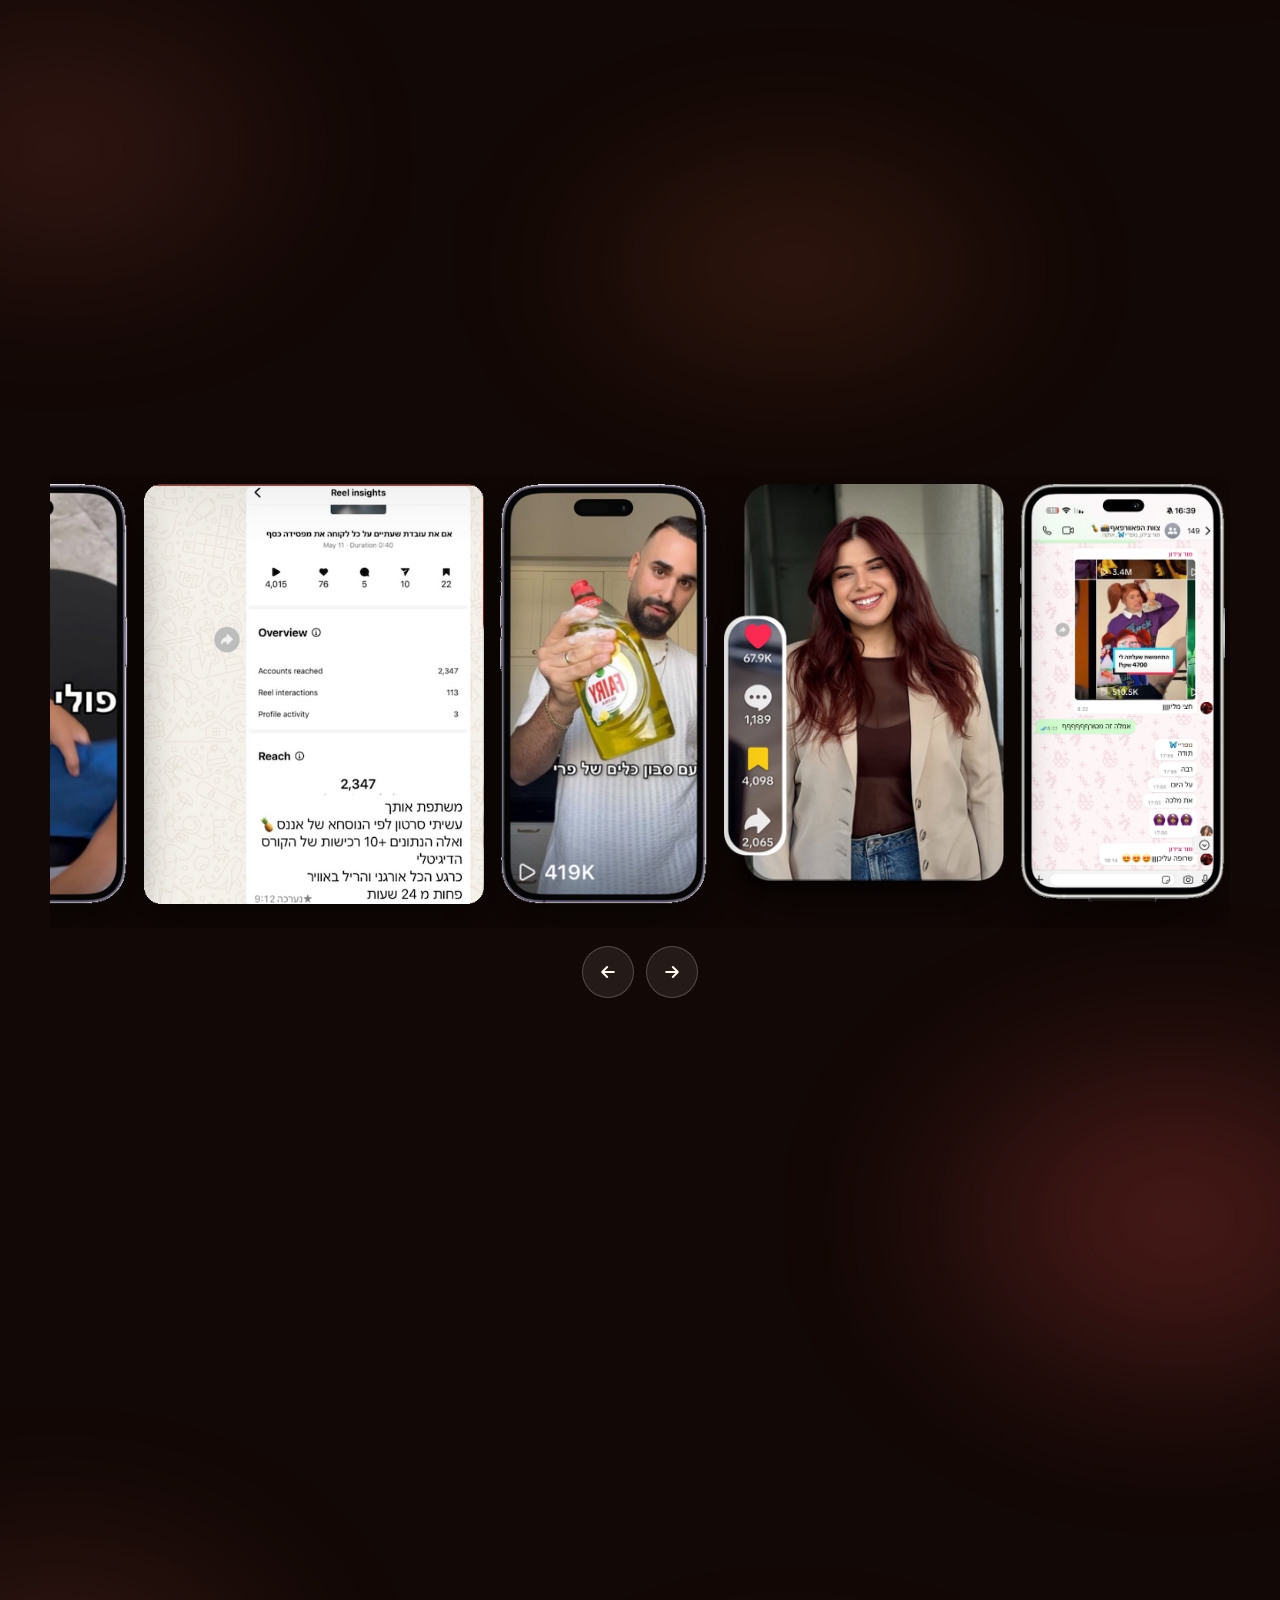
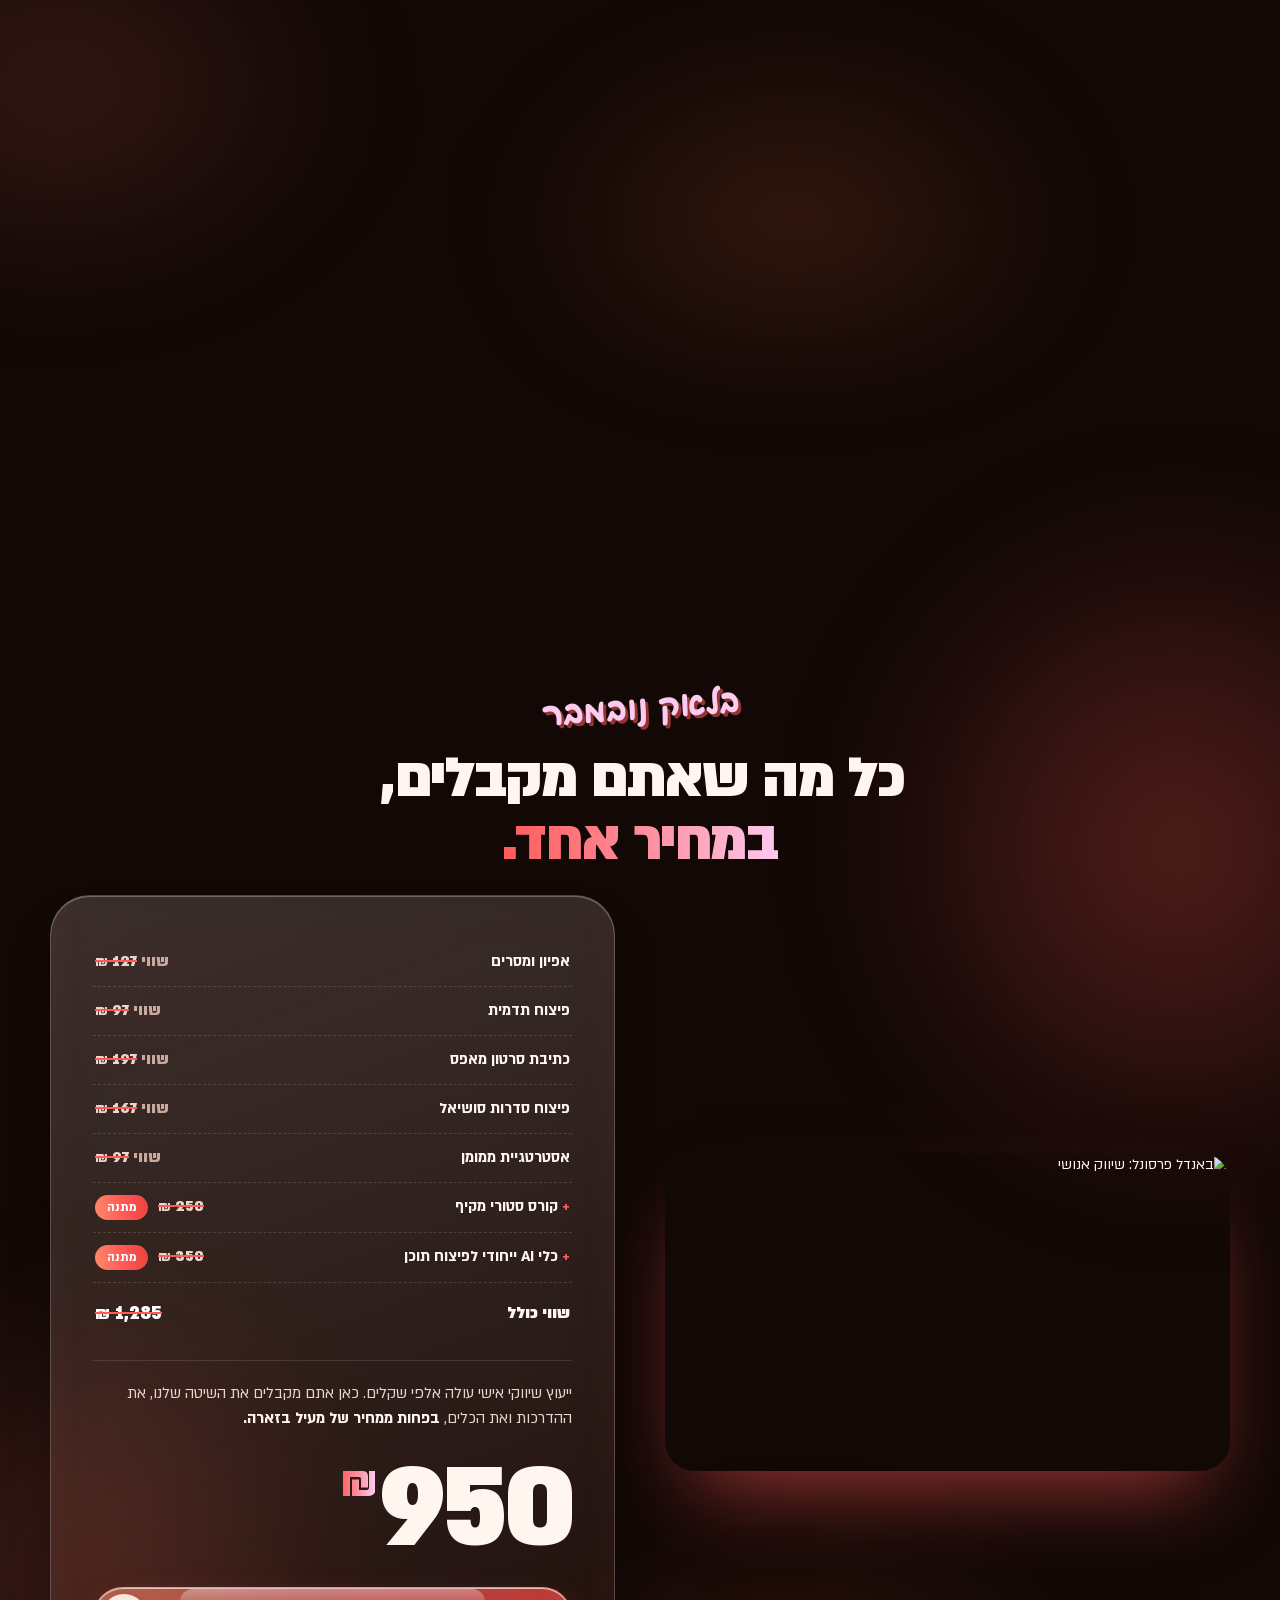
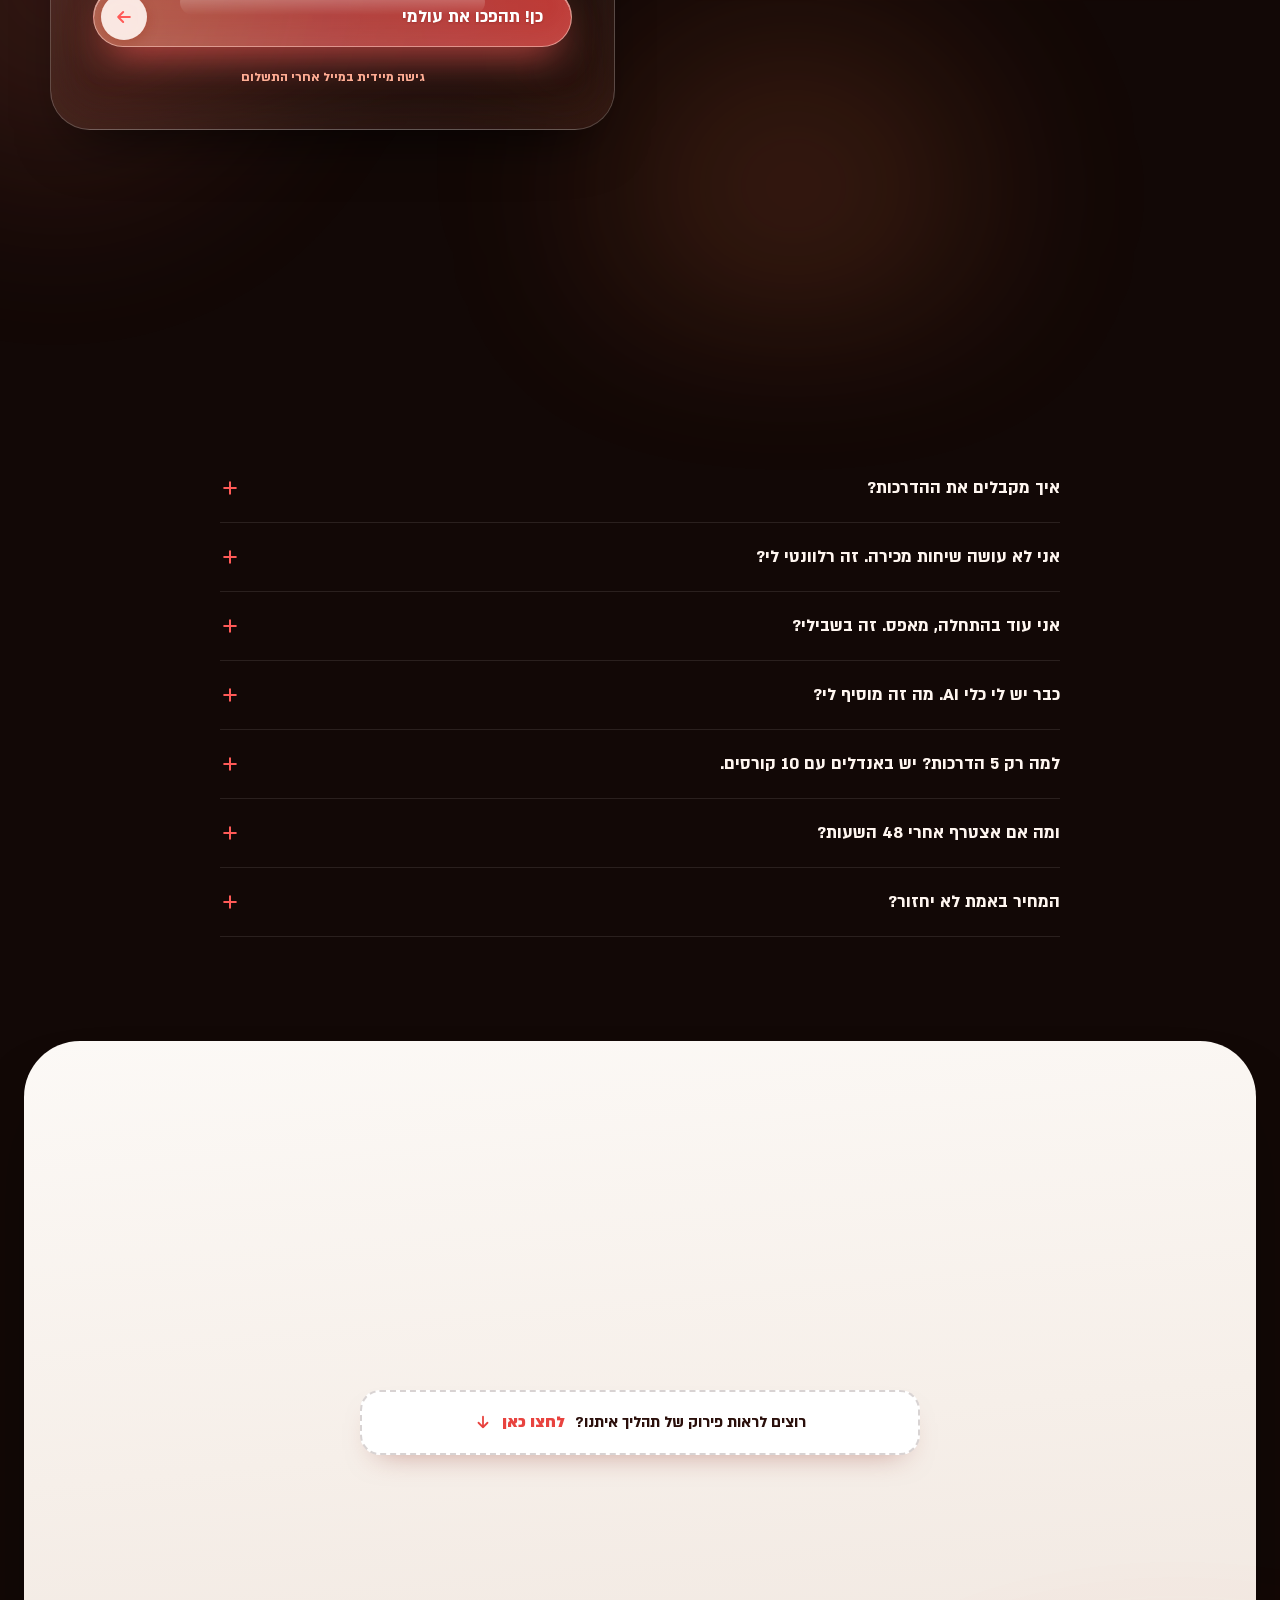
==== commit 93a69d3c: "Hero bubble back" ====
--- a/index.html
+++ b/index.html
@@ -1475,6 +1475,8 @@
   .brain-in { display: grid; gap: 8px; max-width: 34em; text-align: center; }
   .brain-in b { font-size: clamp(20px, 2.6vw, 28px); font-weight: 900; color: #fff; line-height: 1.25; }
   .brain-in span { font-size: clamp(16px, 2vw, 19px); color: var(--ink-2); line-height: 1.5; }
+  /* phone hero: the third reply bubble is back, spaced so none overlap */
+  @media (max-width: 979px) { .hero-c .c-left .m-only { display: block !important; } .hero-c .c-left { gap: 14px !important; } .hero-c .c-left .st { margin-block: 0 !important; } }
 </style>
 </head>
 <body>
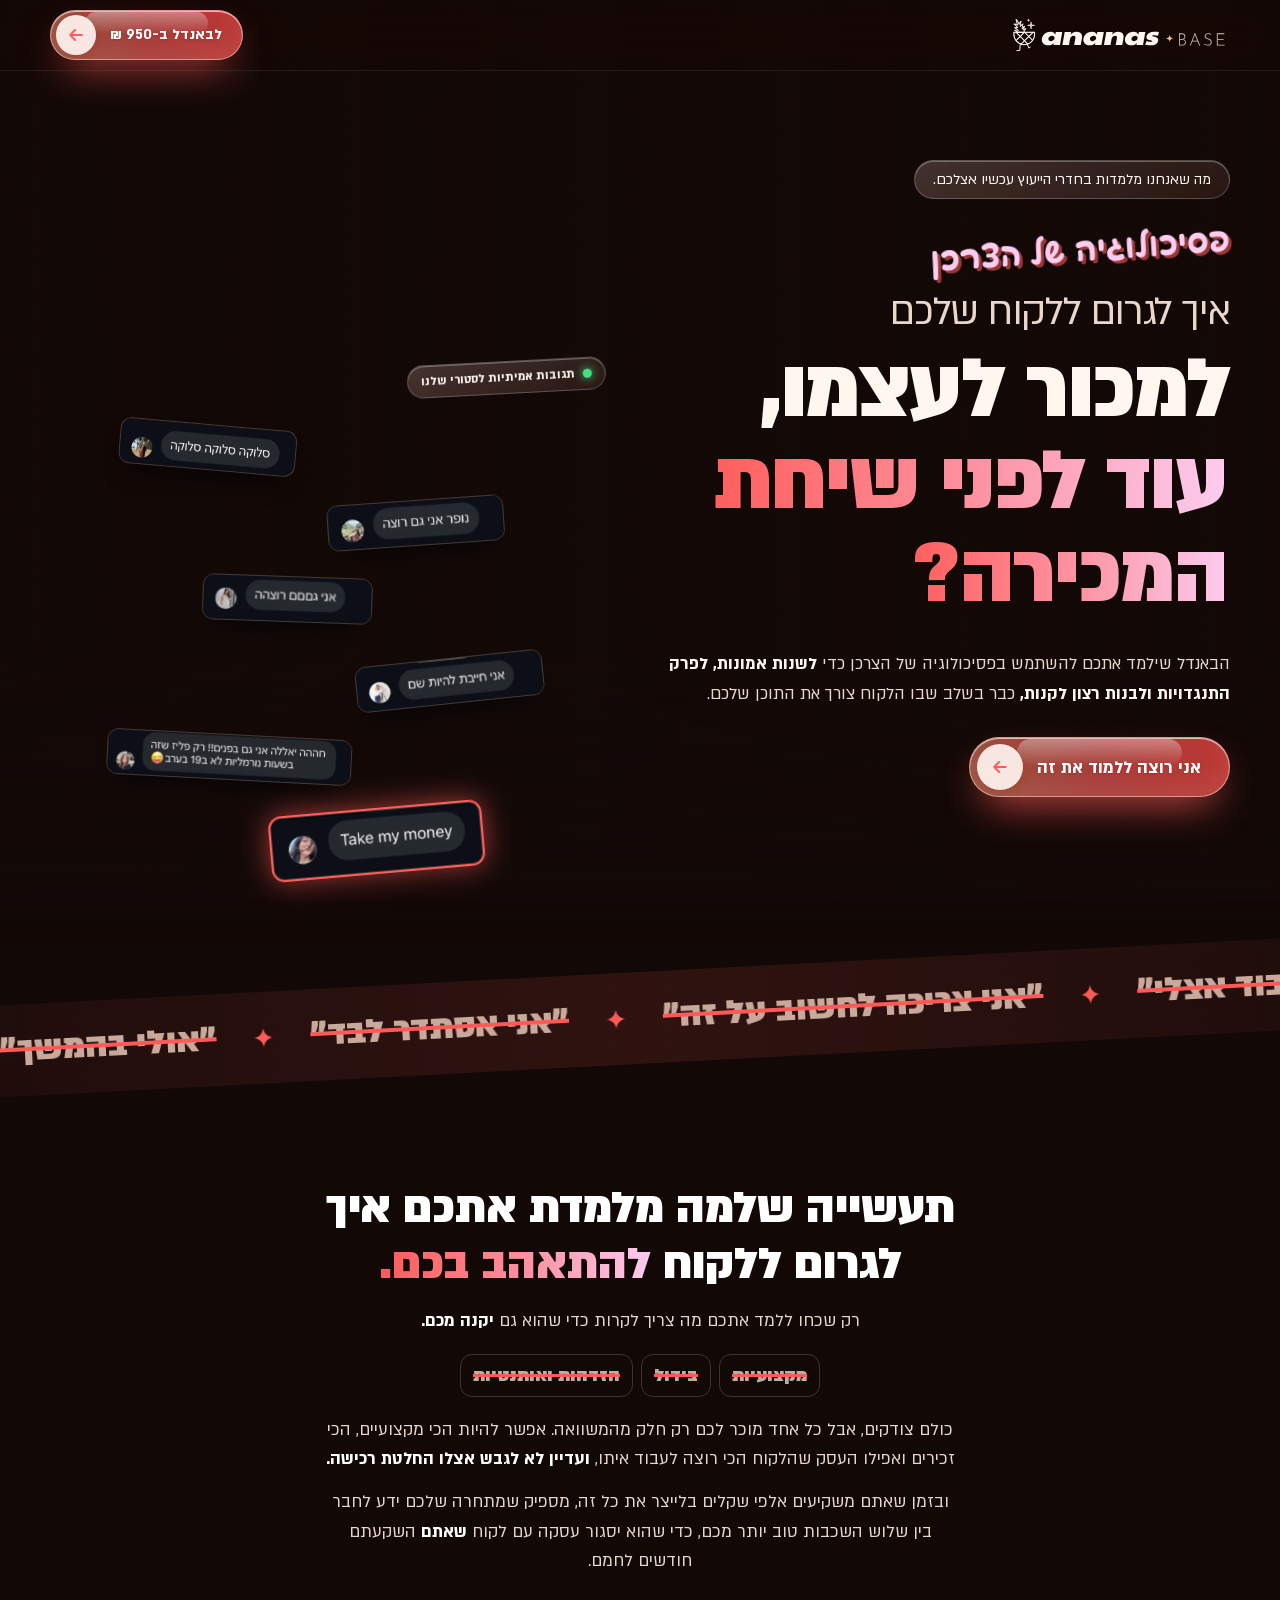
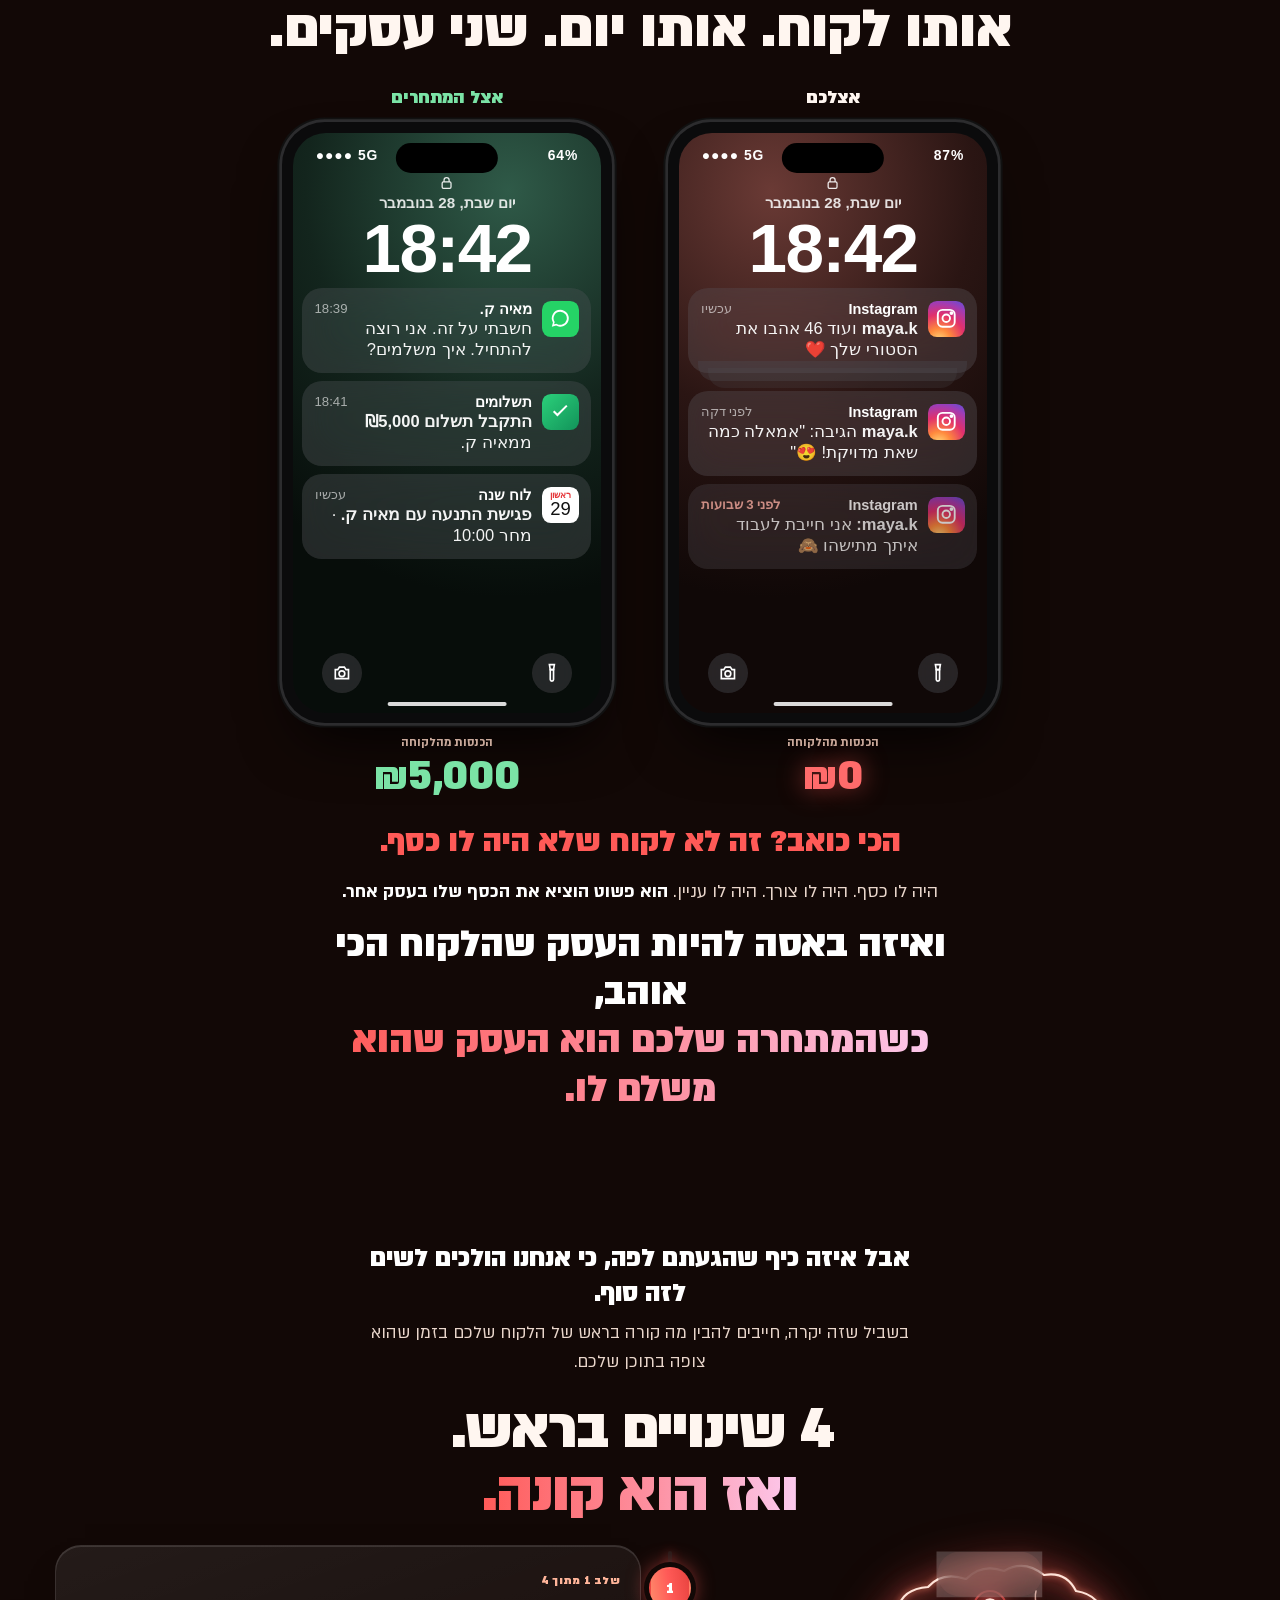
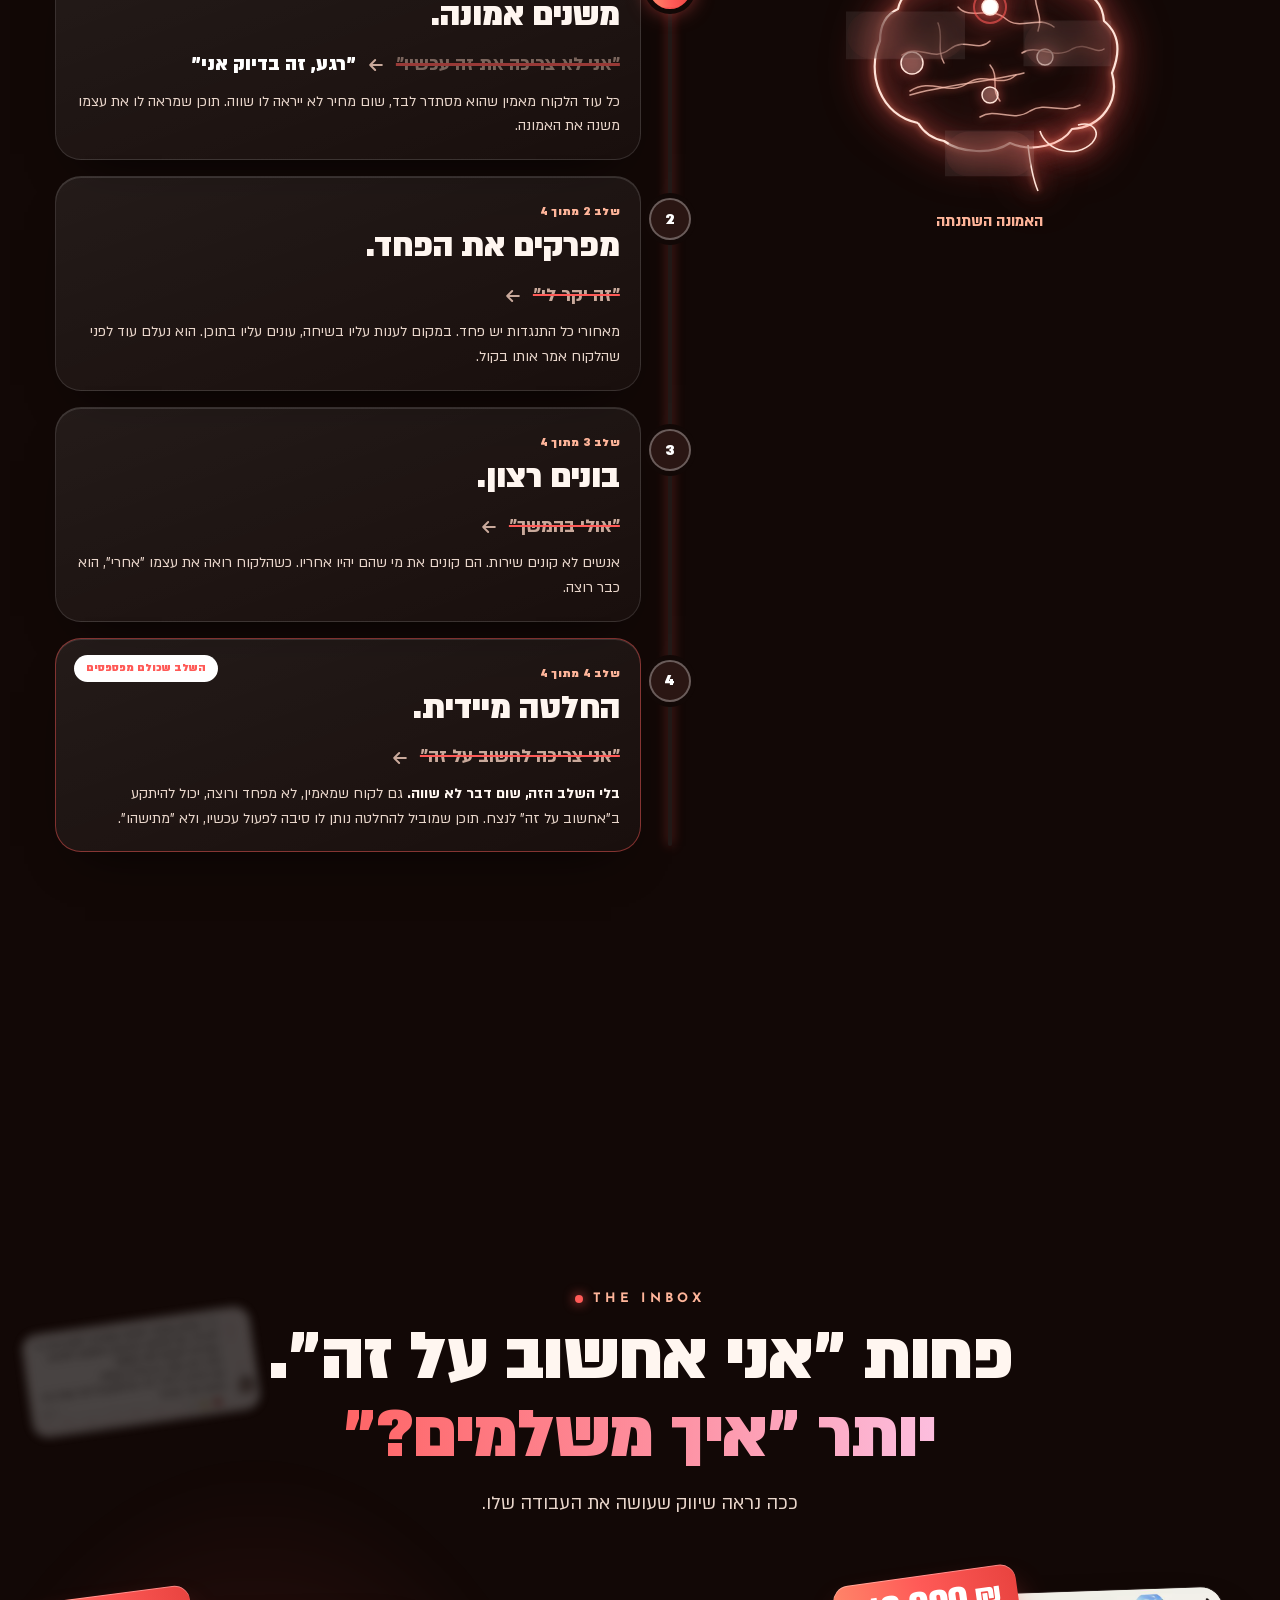
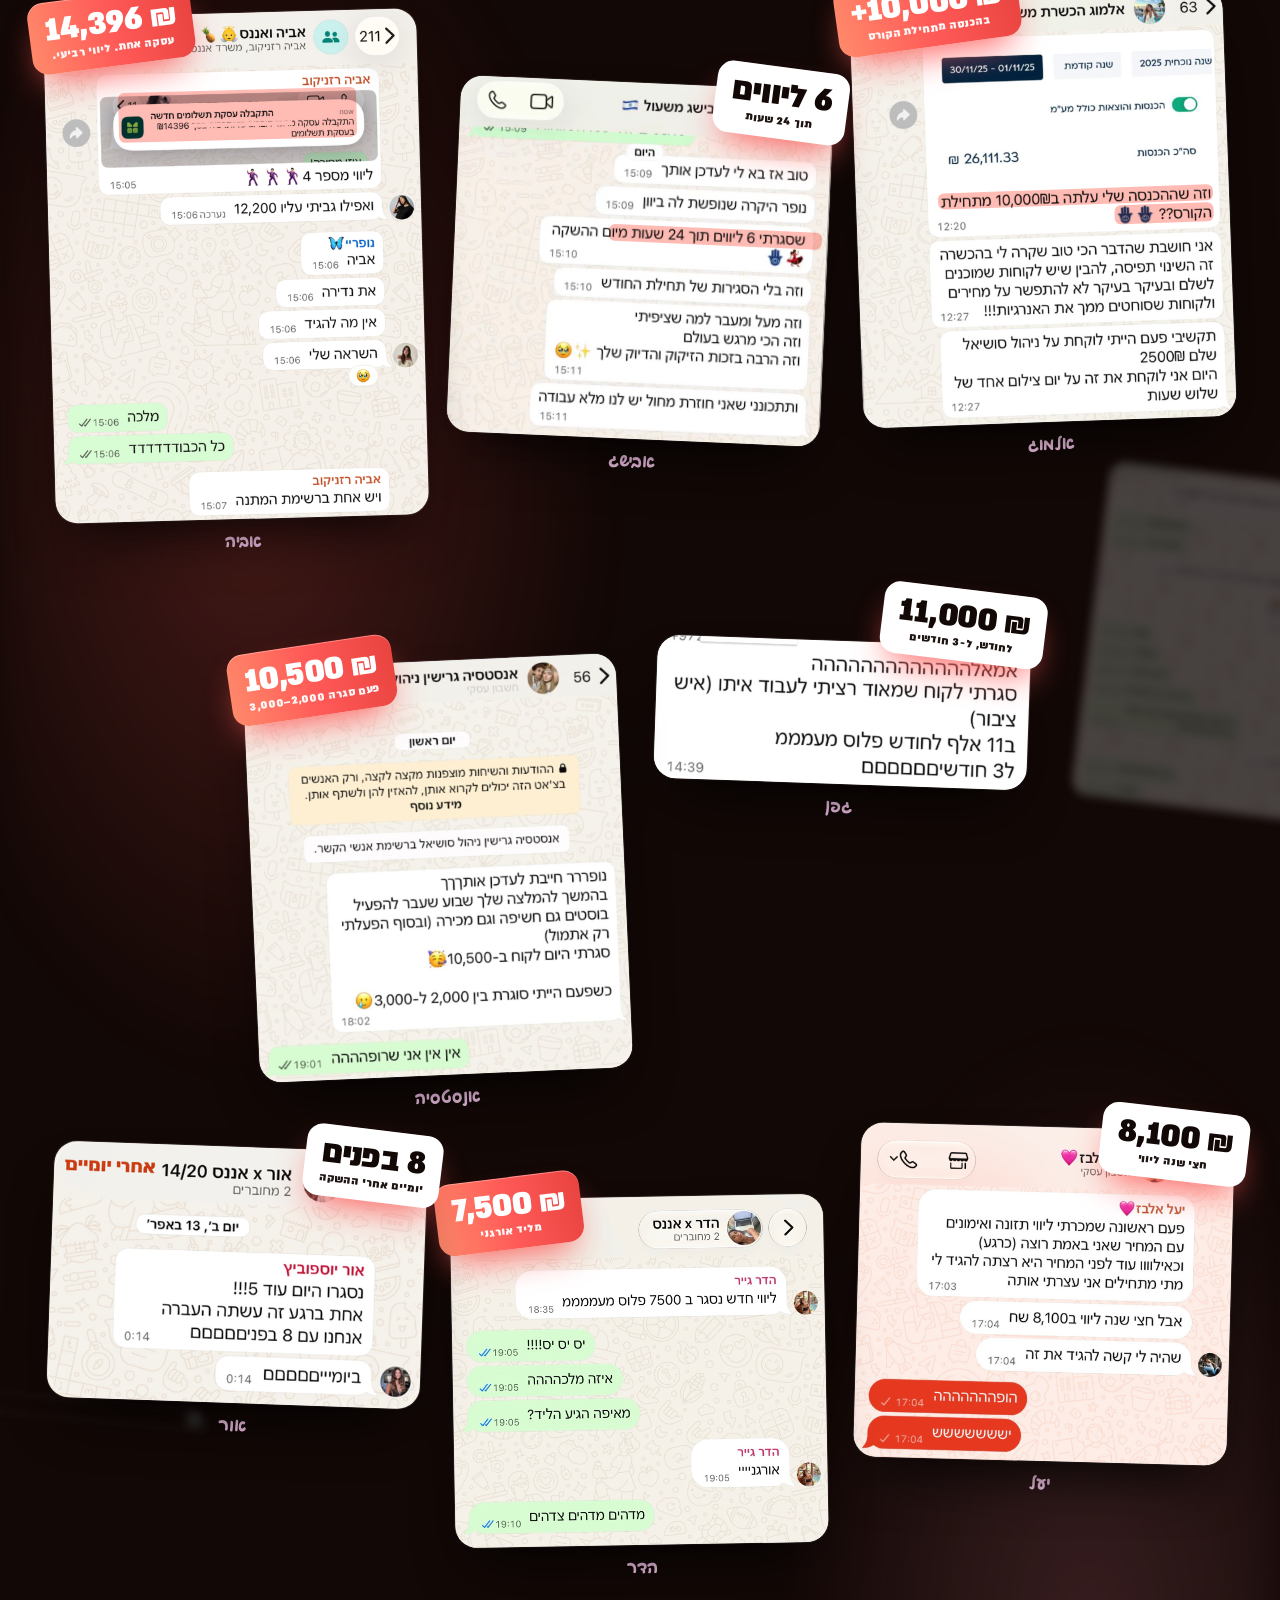
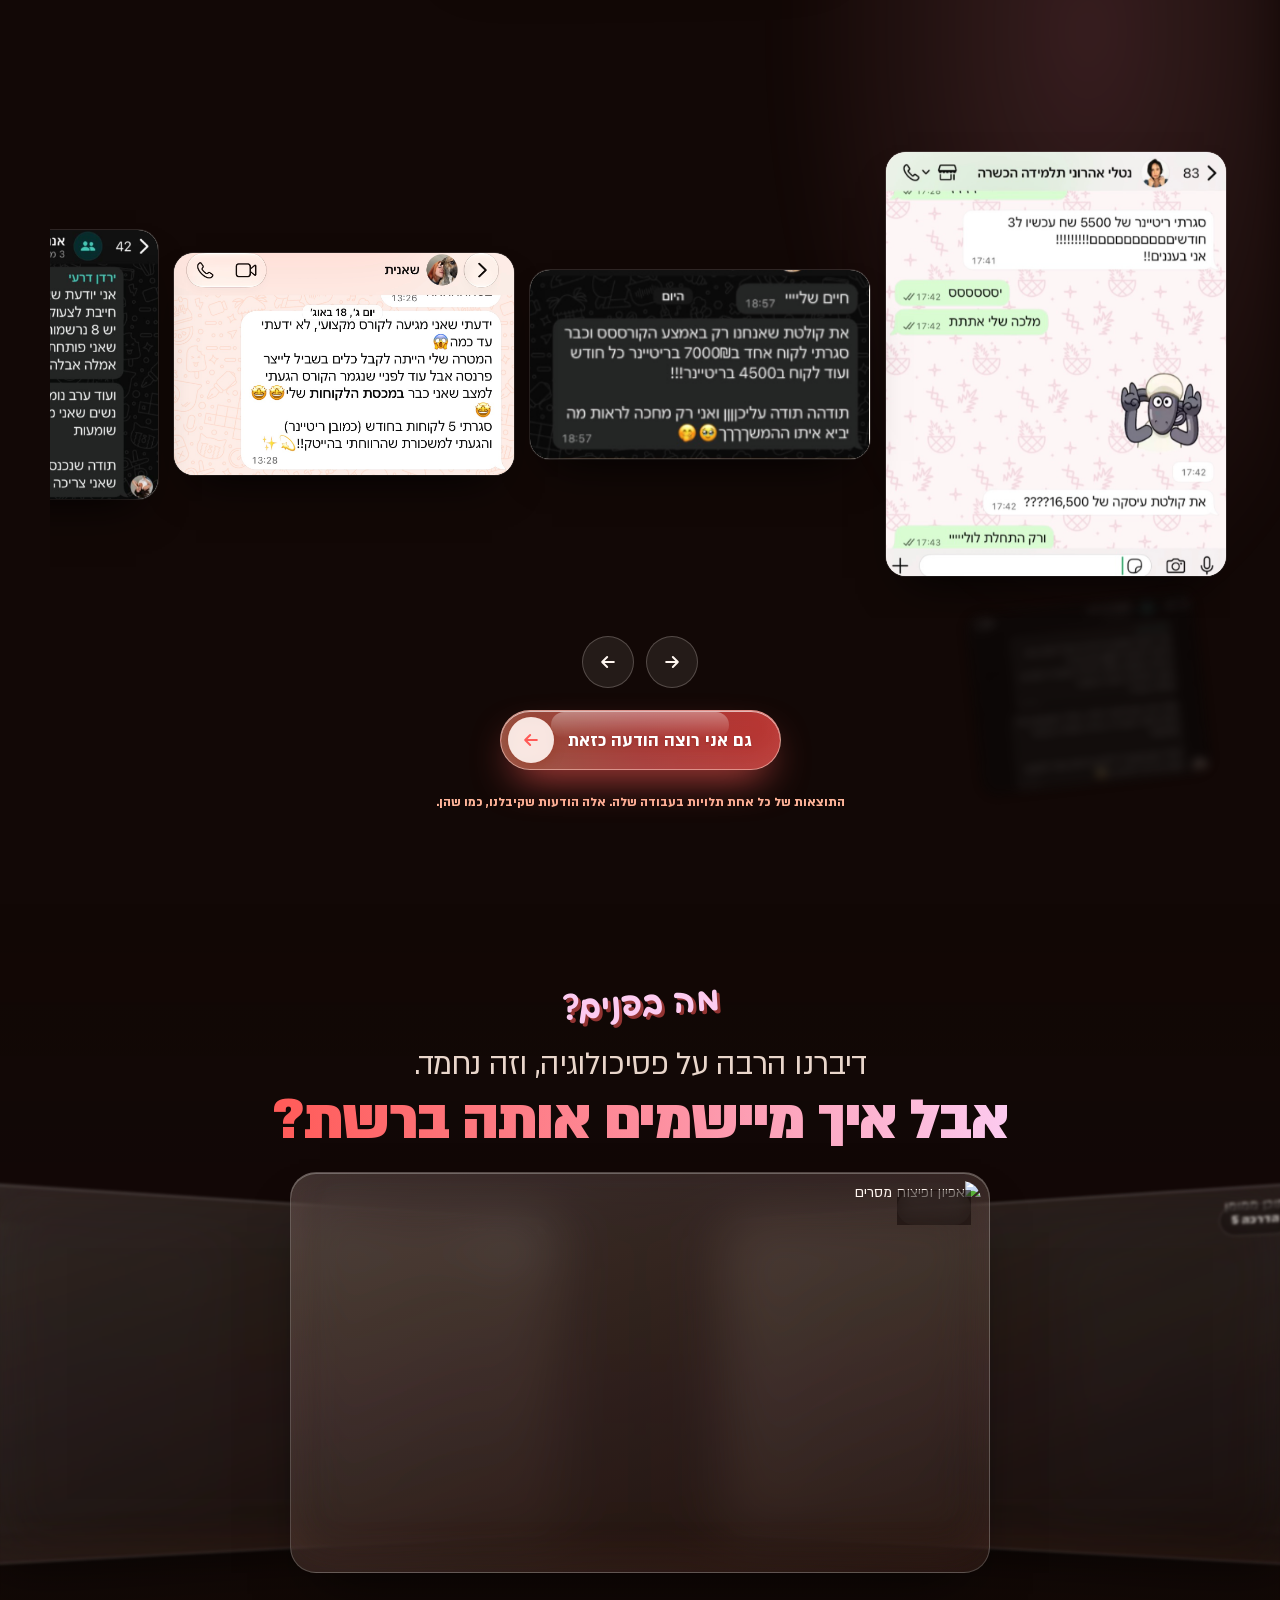
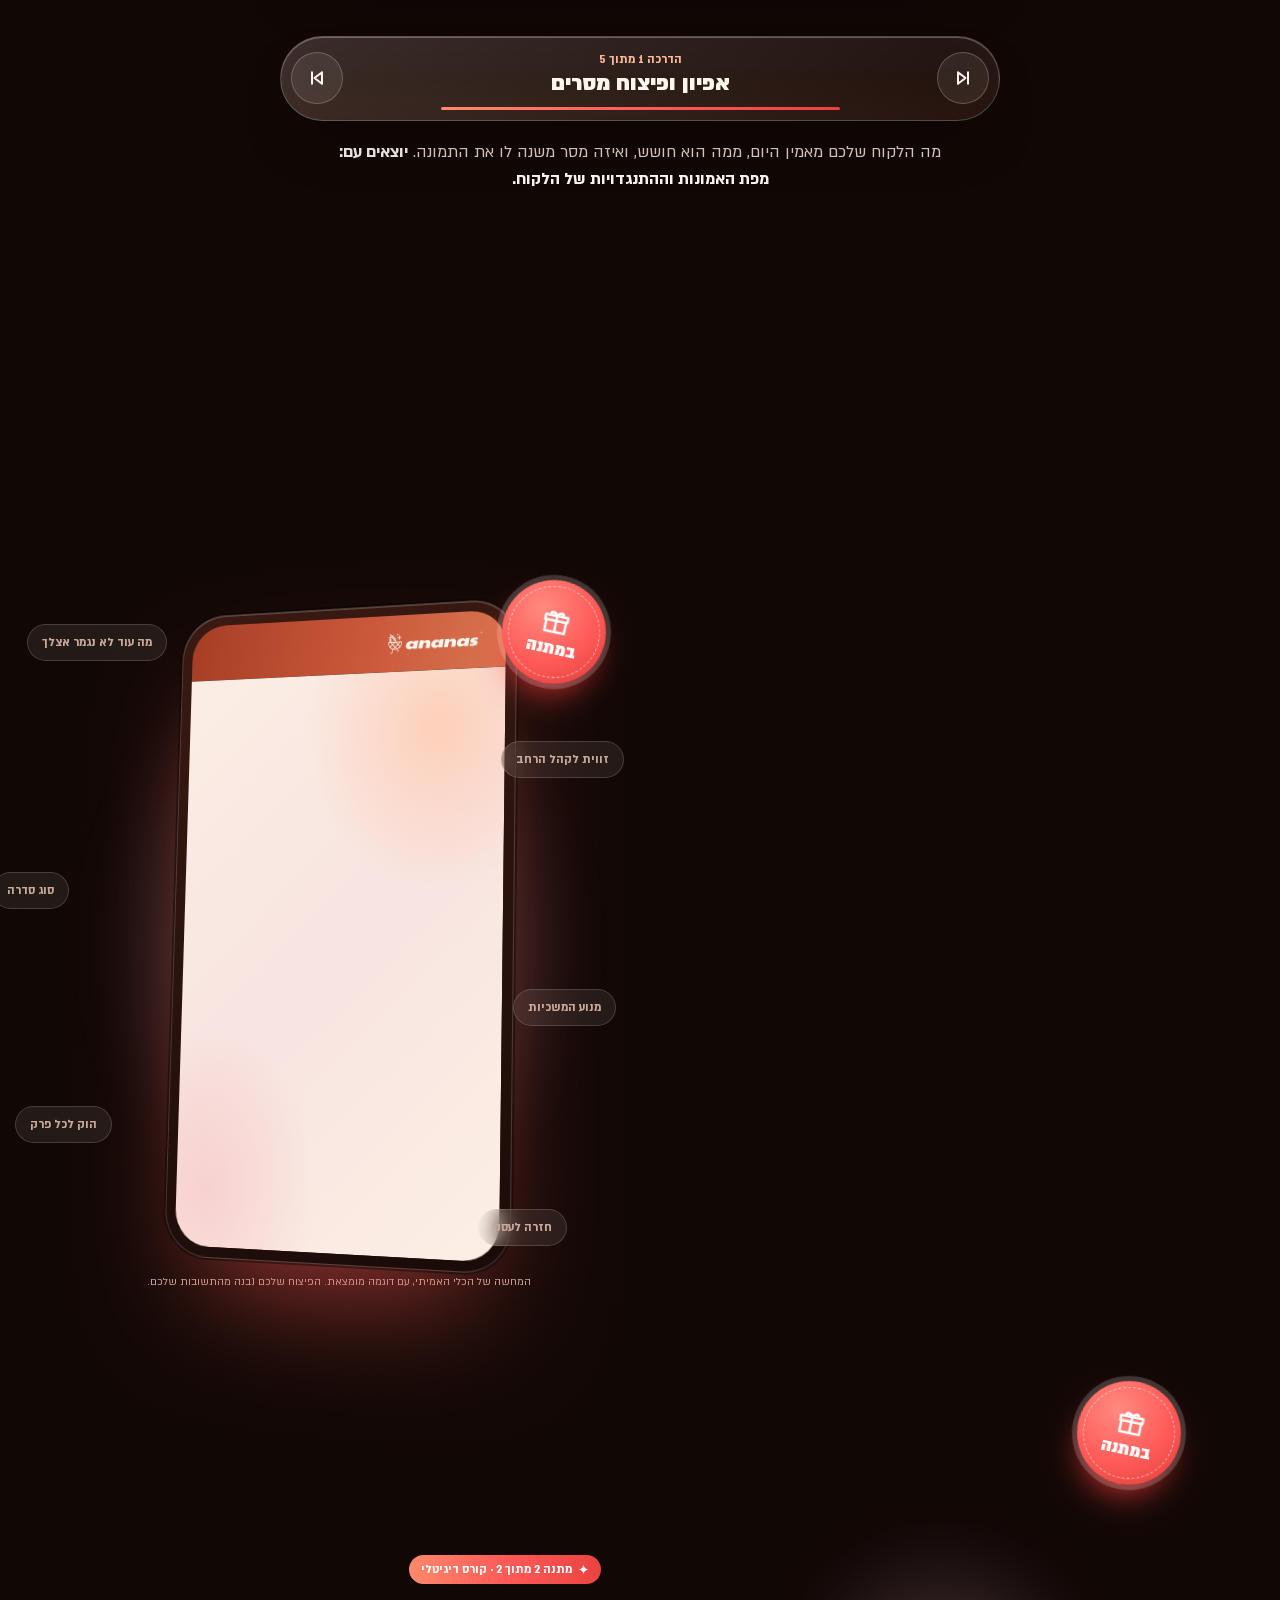
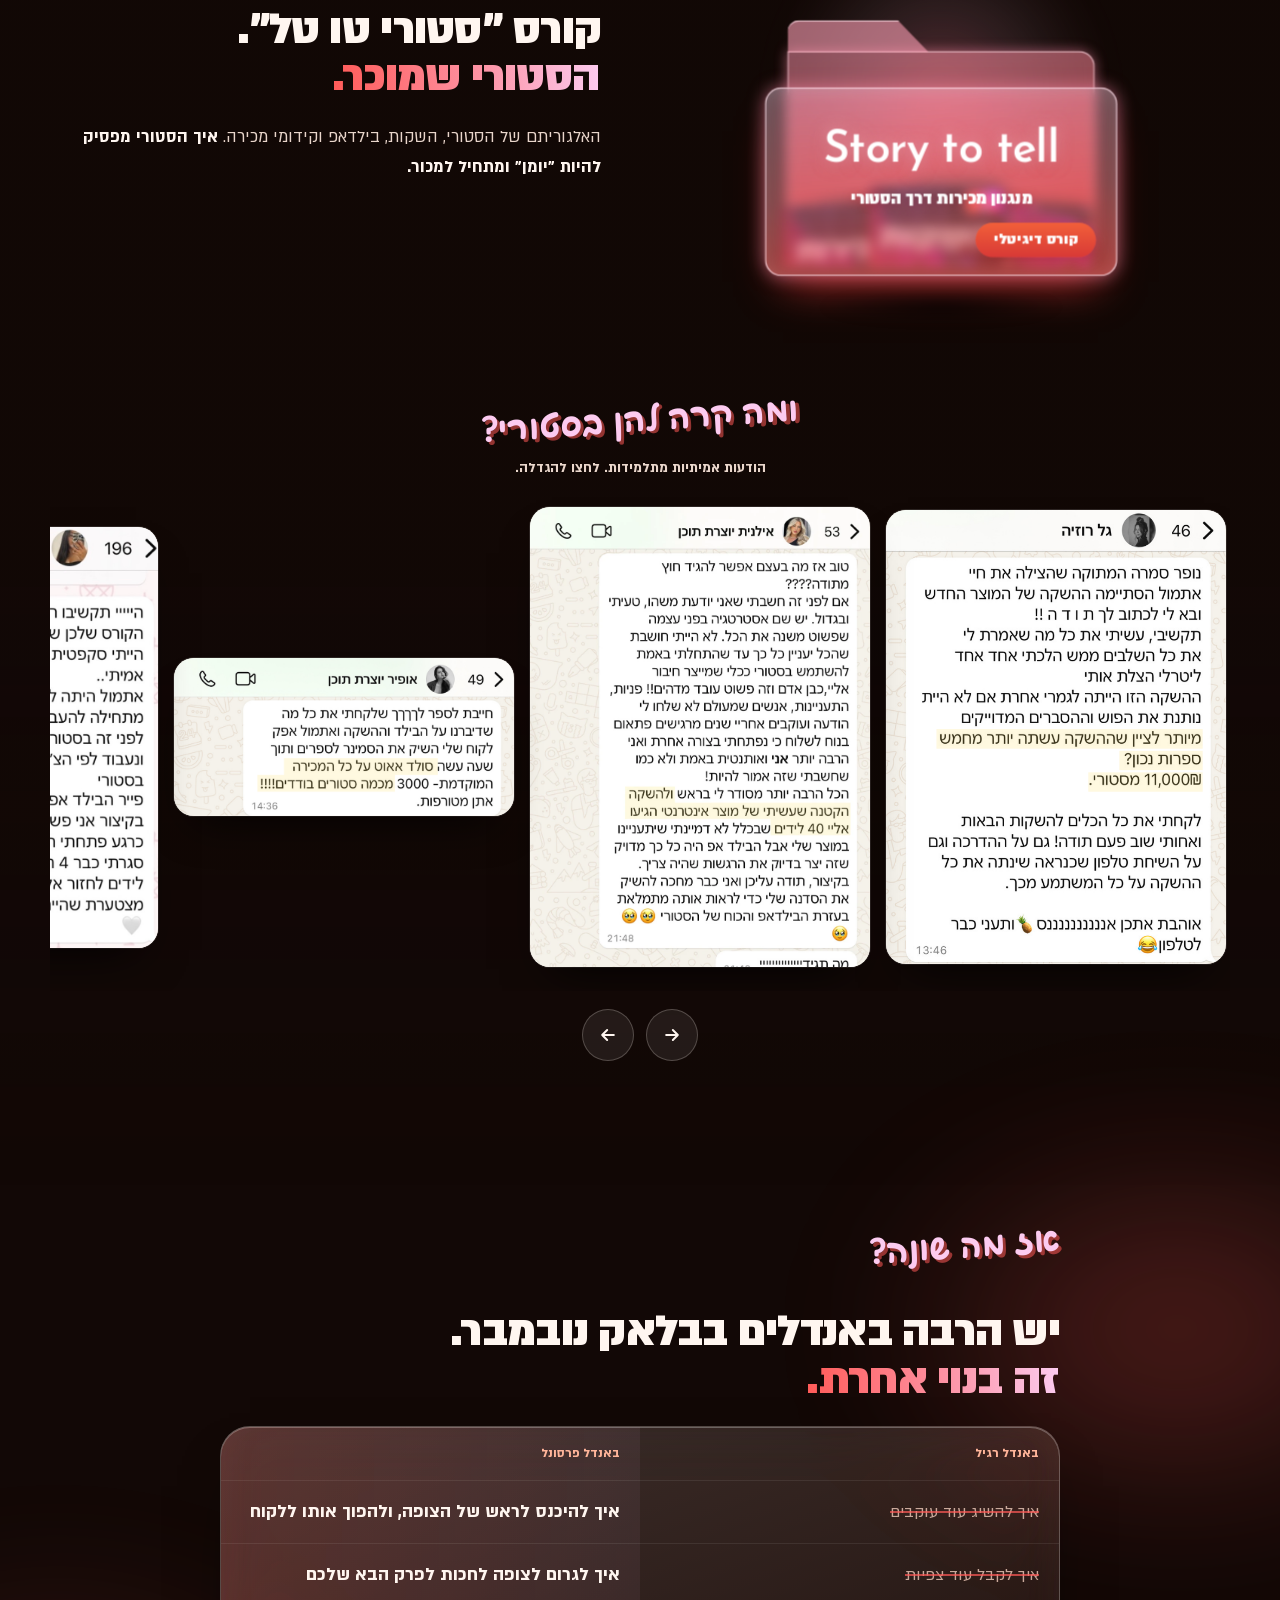
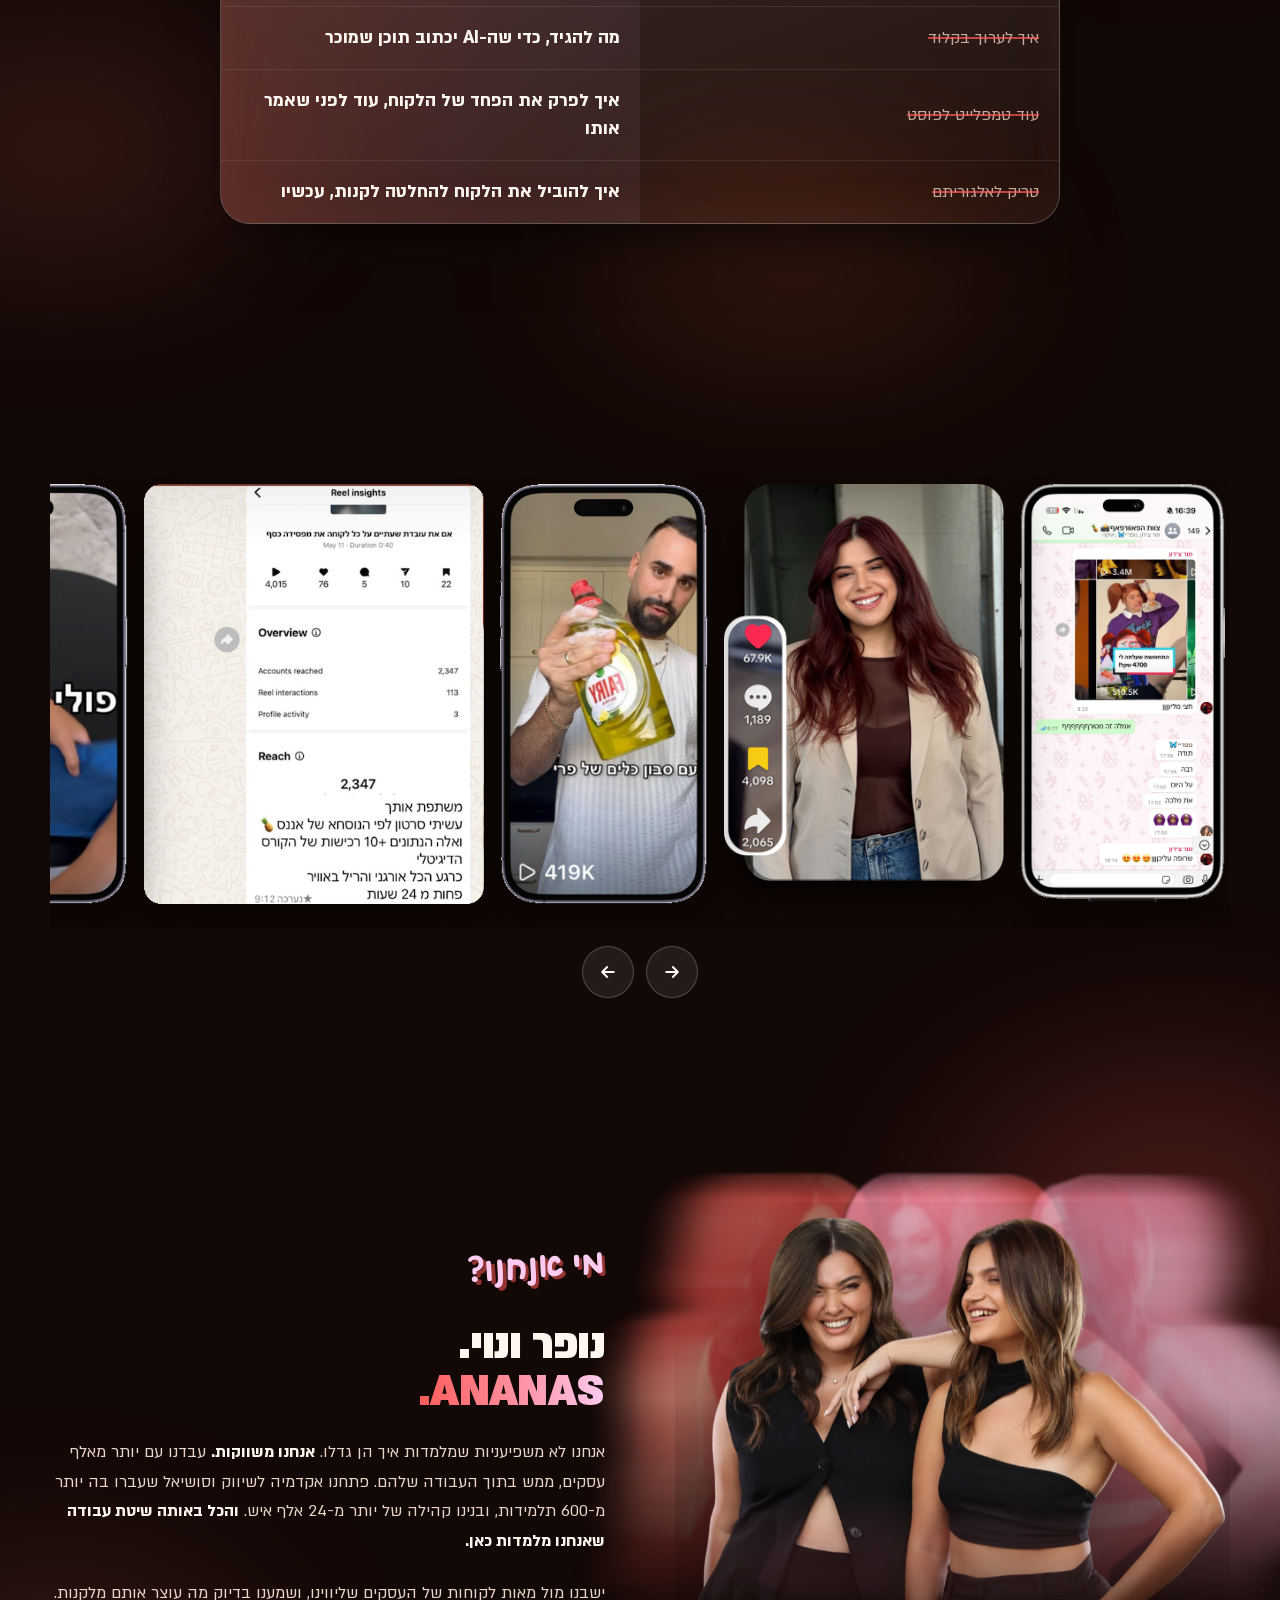
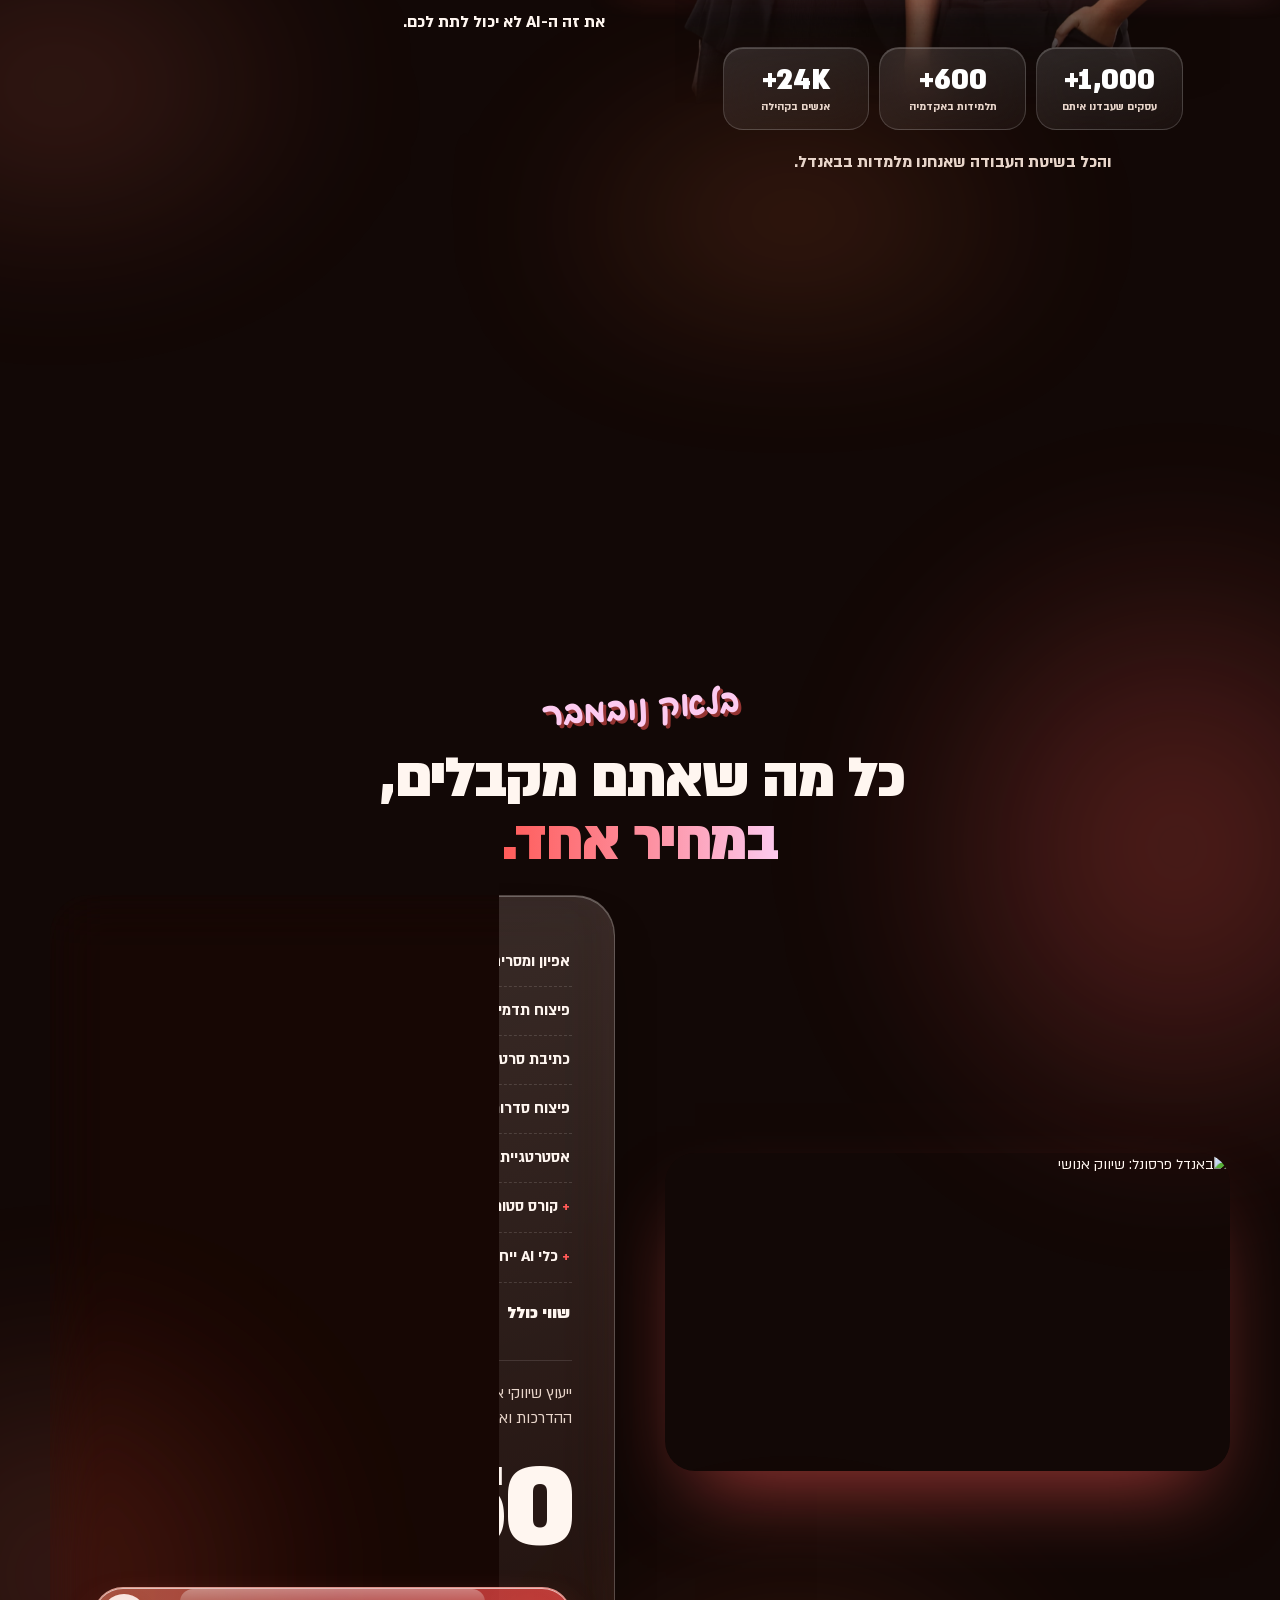
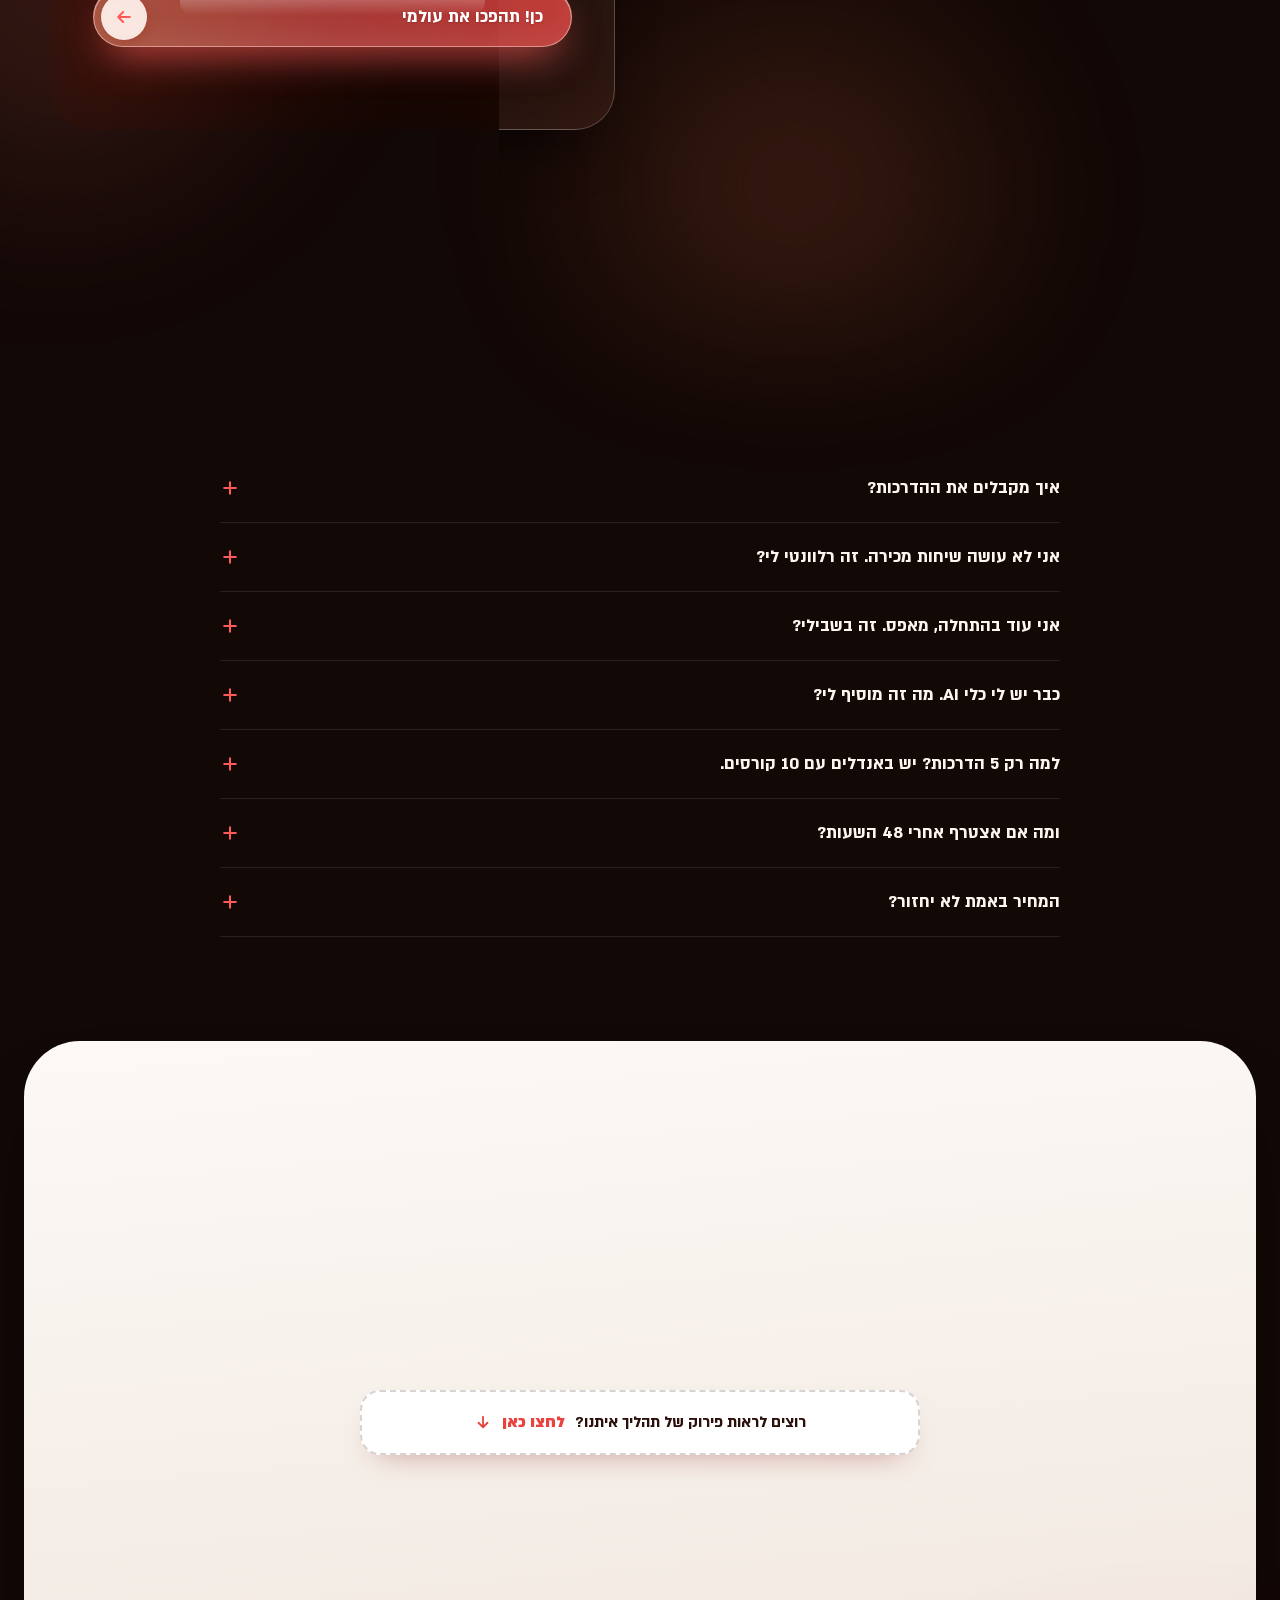
==== commit 8412d16a: "Inside heading" ====
--- a/index.html
+++ b/index.html
@@ -1784,7 +1784,7 @@
   <div class="wrap">
     <div class="stack center reveal">
       <span class="script">מה בפנים?</span>
-      <h2 class="title"><span class="tl">5 הדרכות. כל אחת פותחת עוד דלת בראש של הלקוח.</span><span class="hot nb">מהראש של הלקוח, ועד הקנייה.</span></h2>
+      <h2 class="title"><span class="tl">דיברנו הרבה על פסיכולוגיה, וזה נחמד.</span><span class="hot nb">אבל איך מיישמים אותה ברשת?</span></h2>
     </div>
     <div class="flow" data-flow aria-roledescription="קרוסלה" aria-label="5 ההדרכות בבאנדל"></div>
     <div class="player glass">
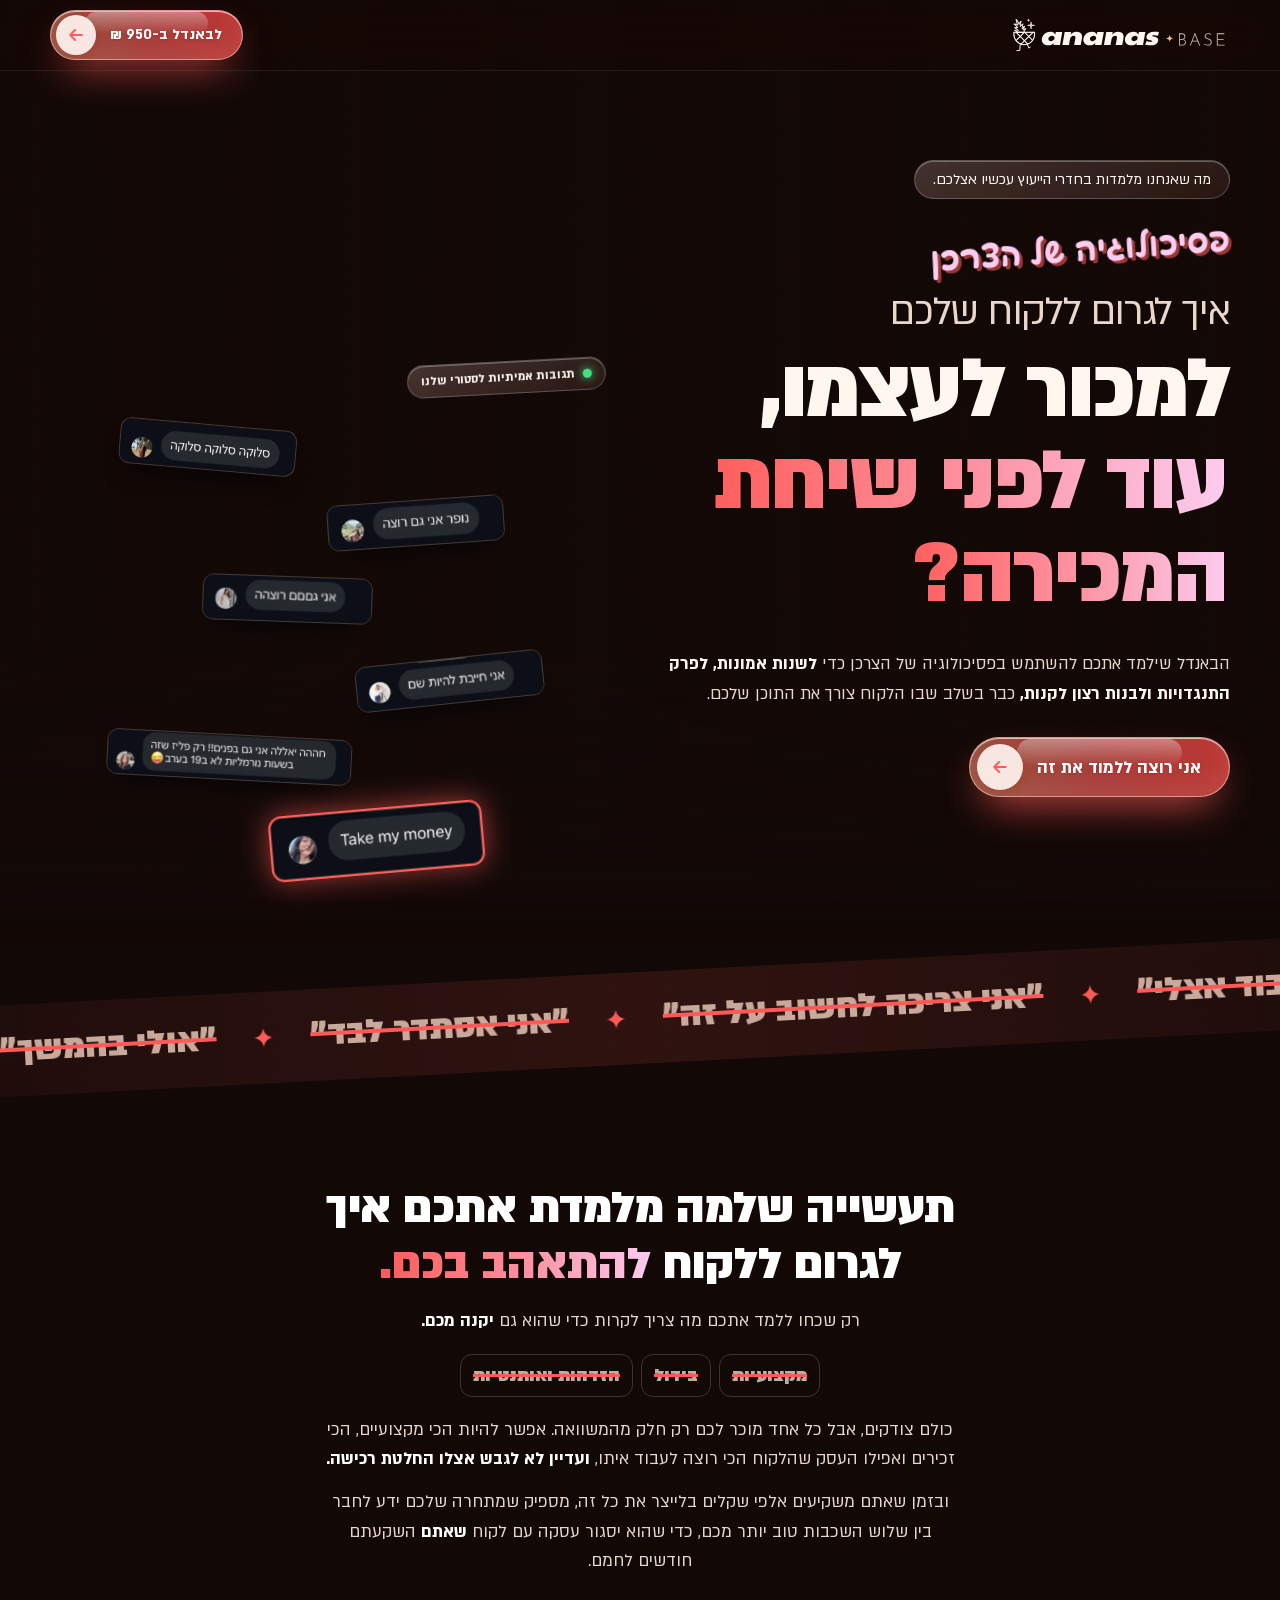
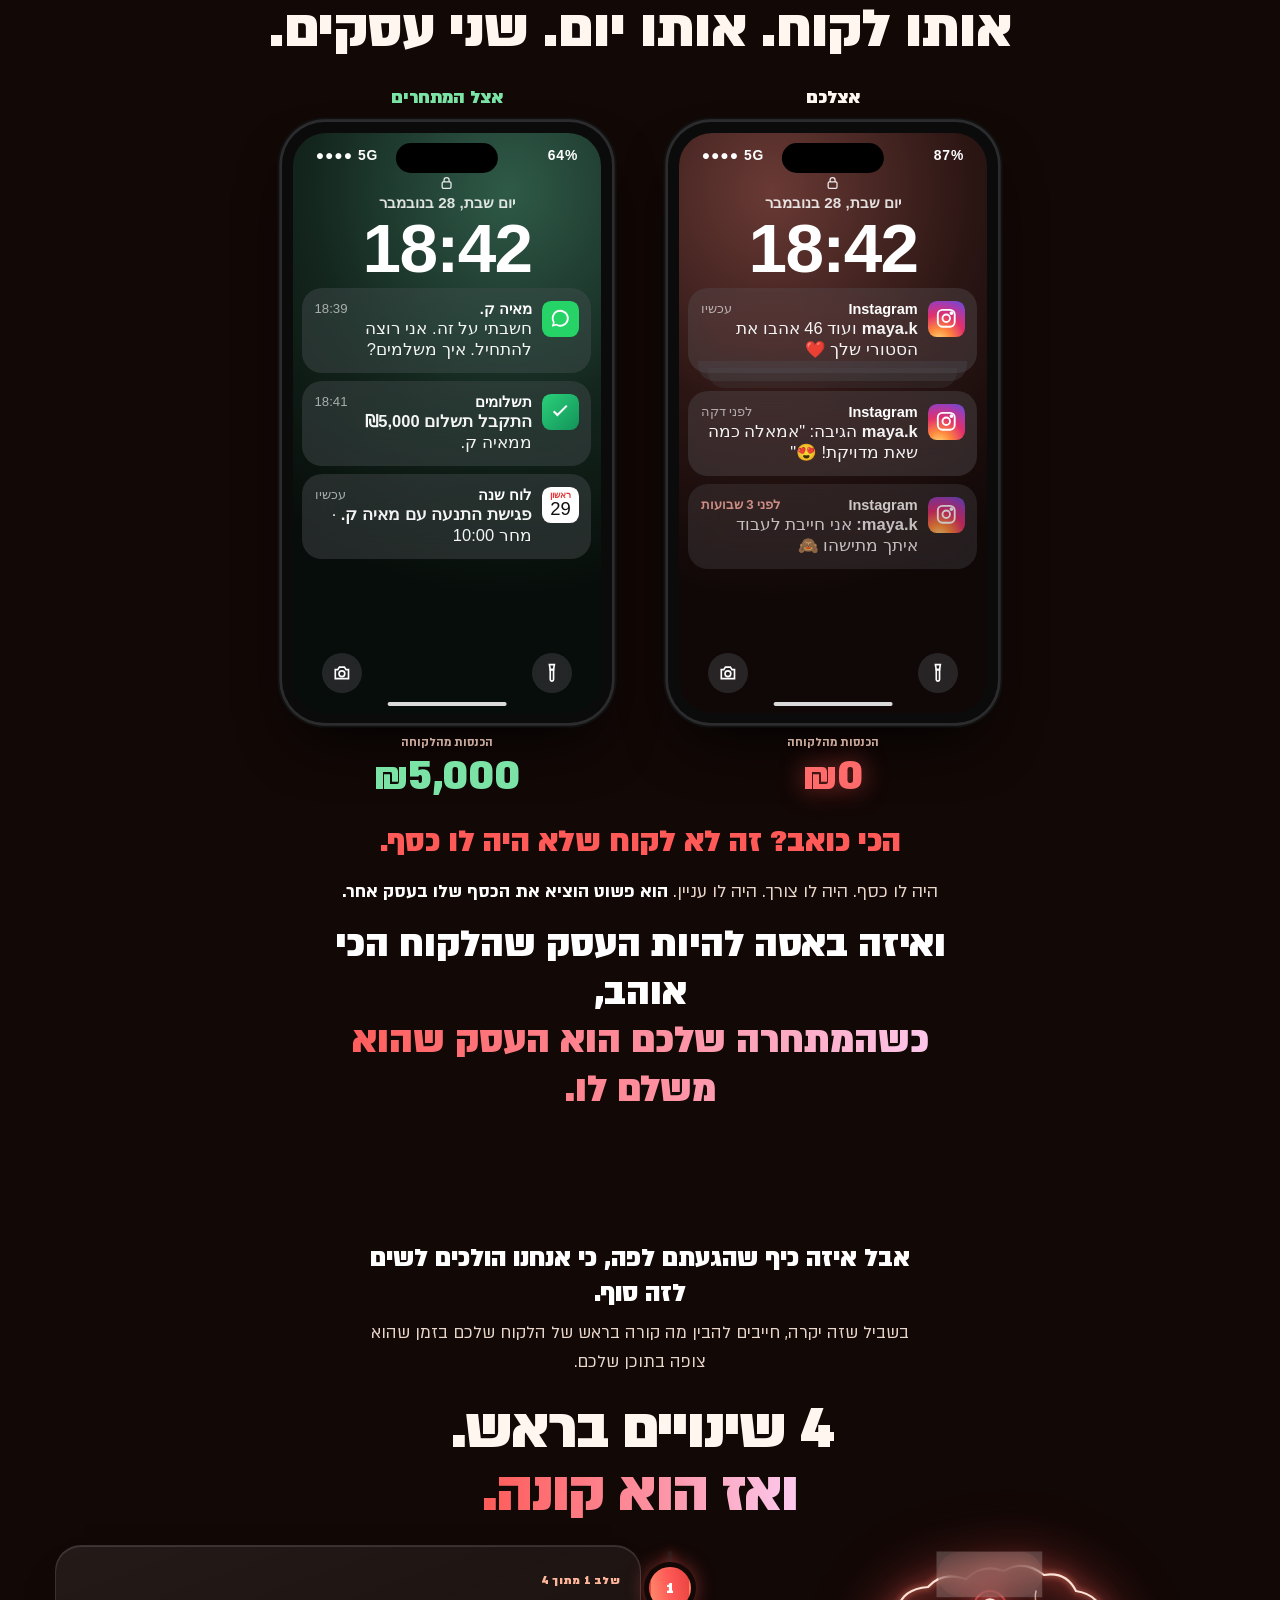
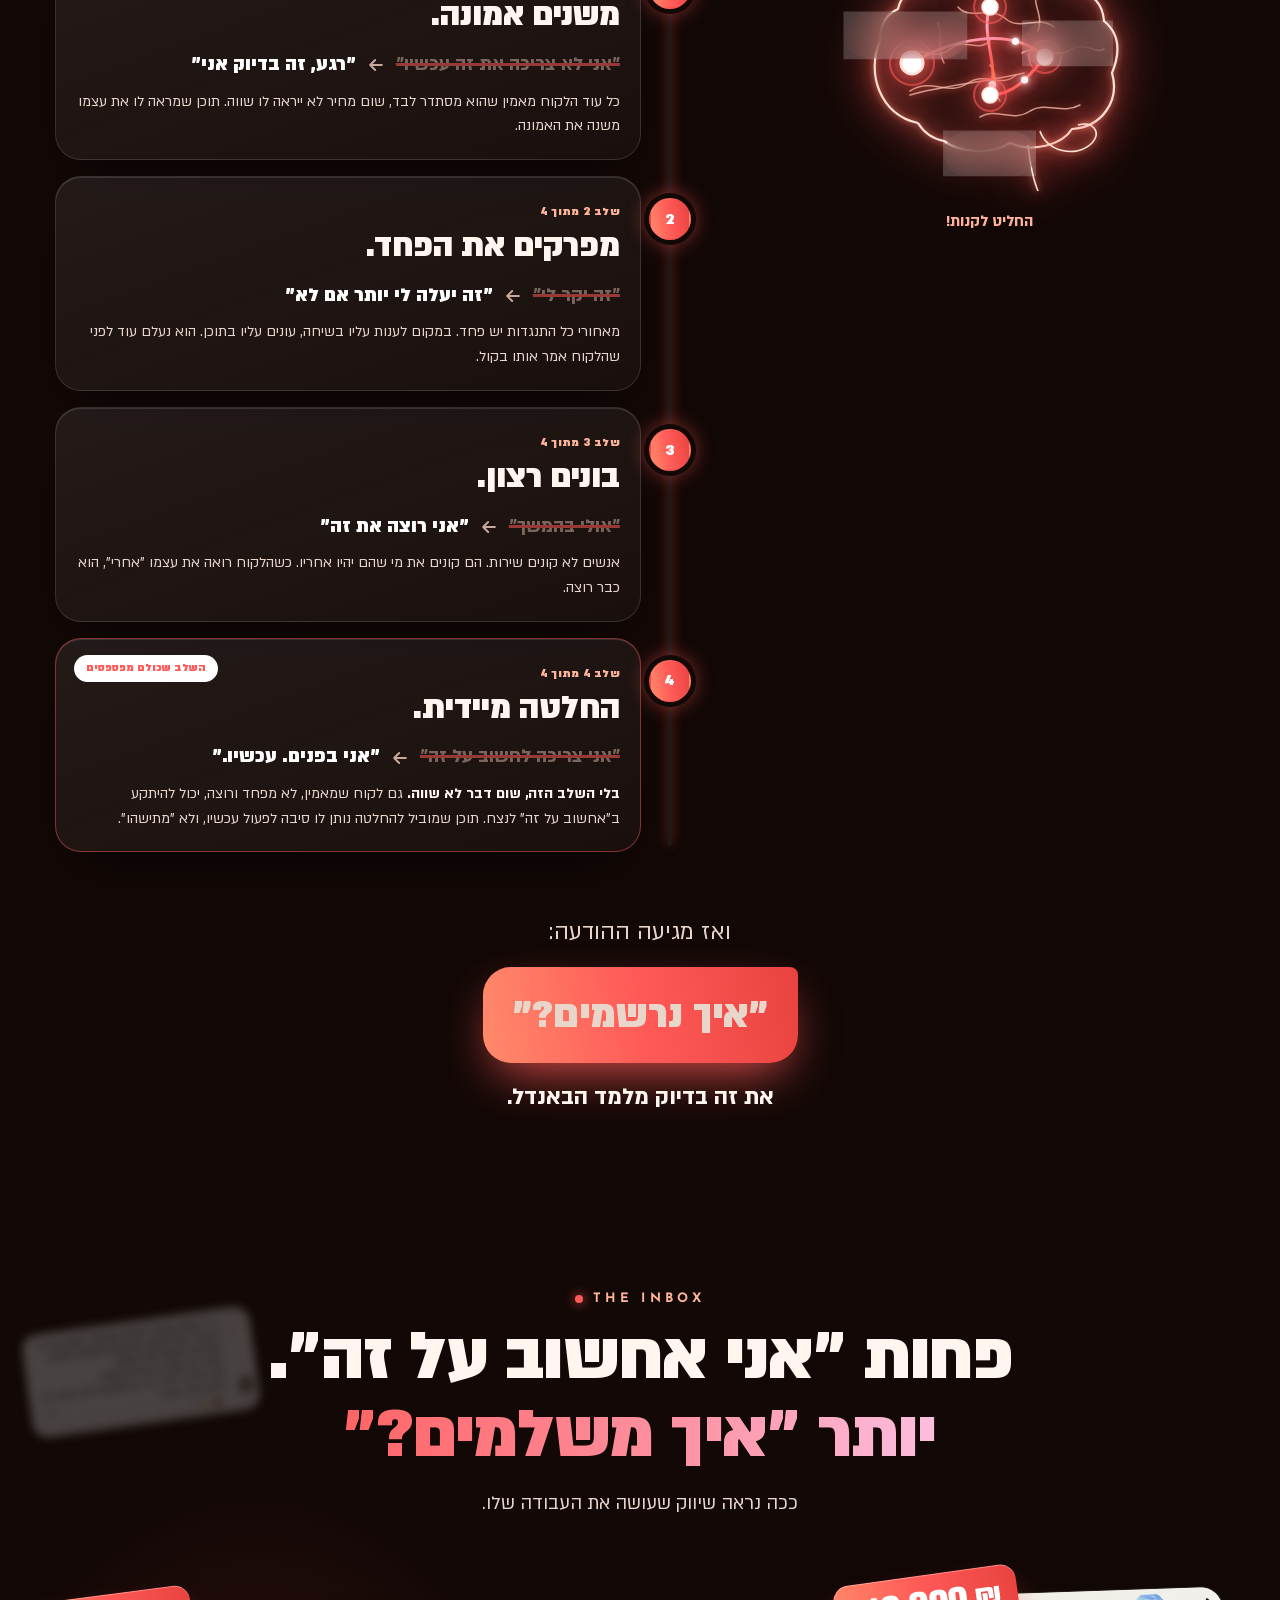
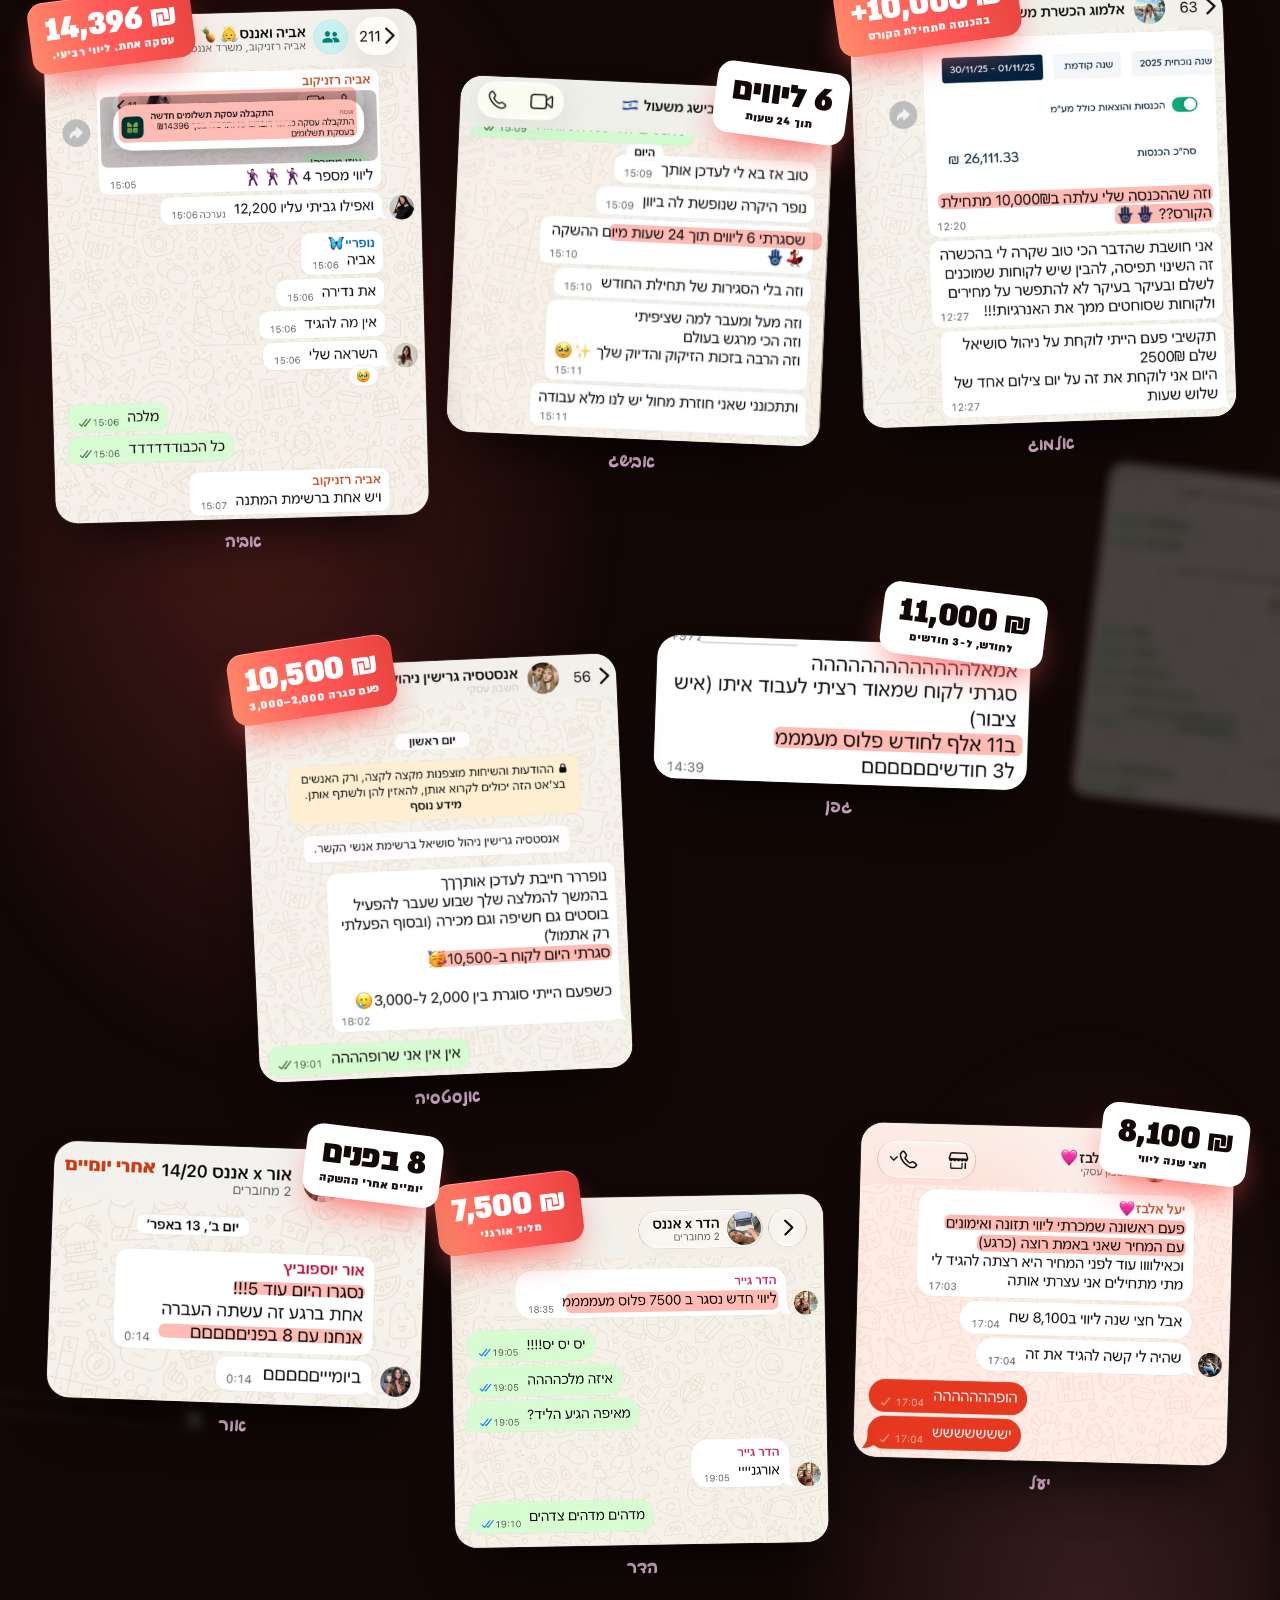
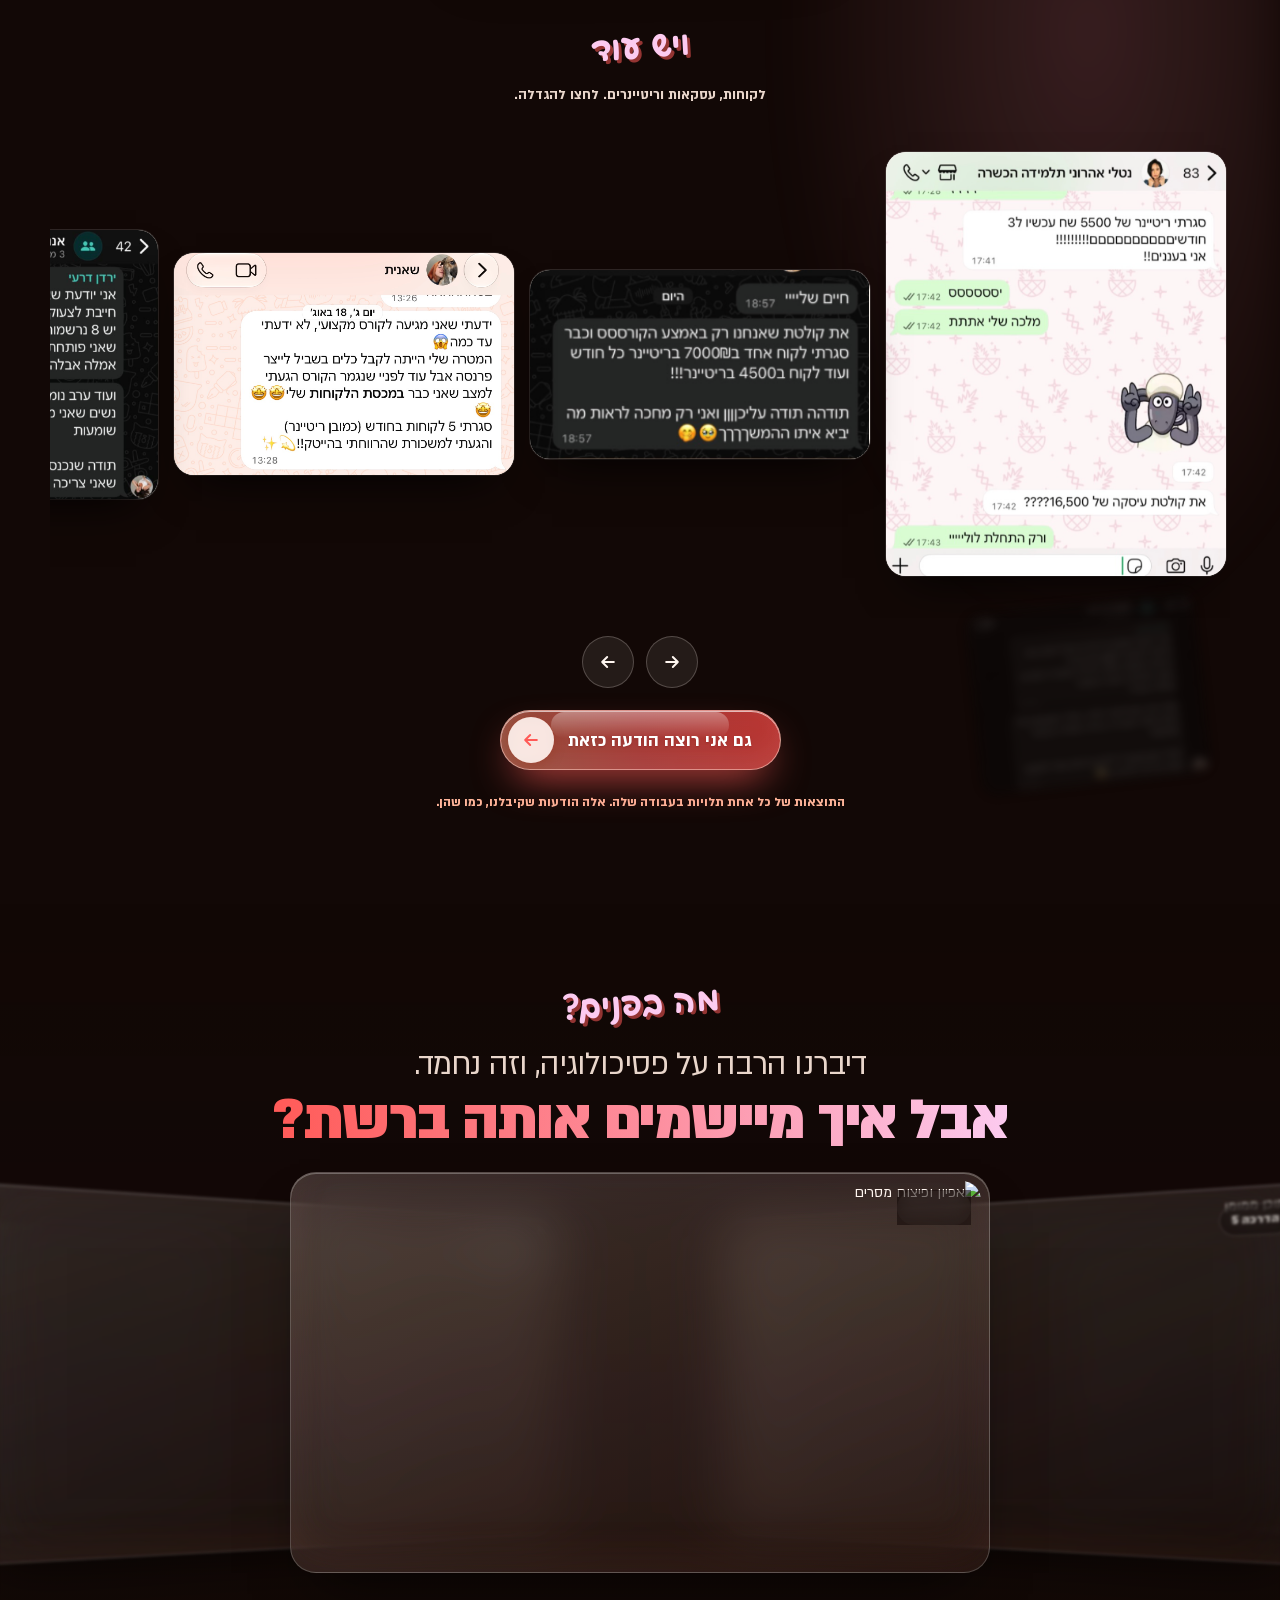
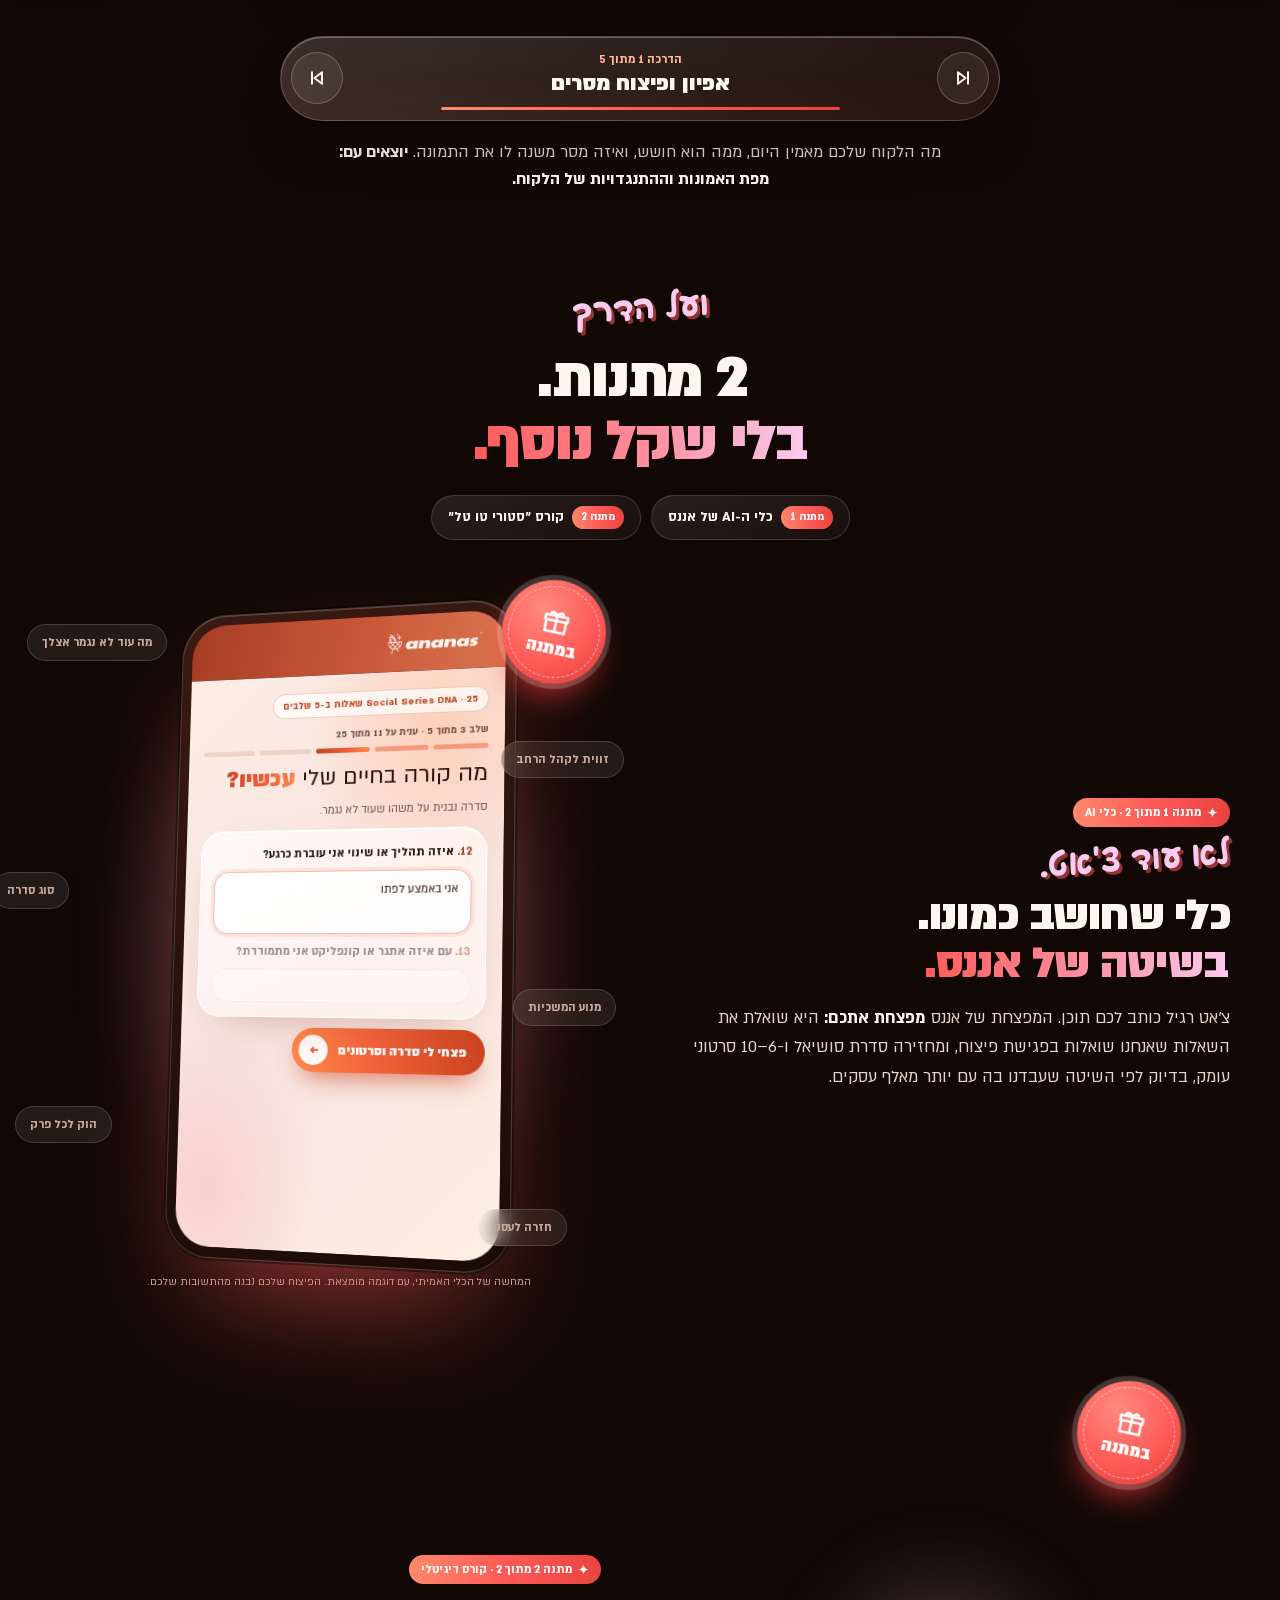
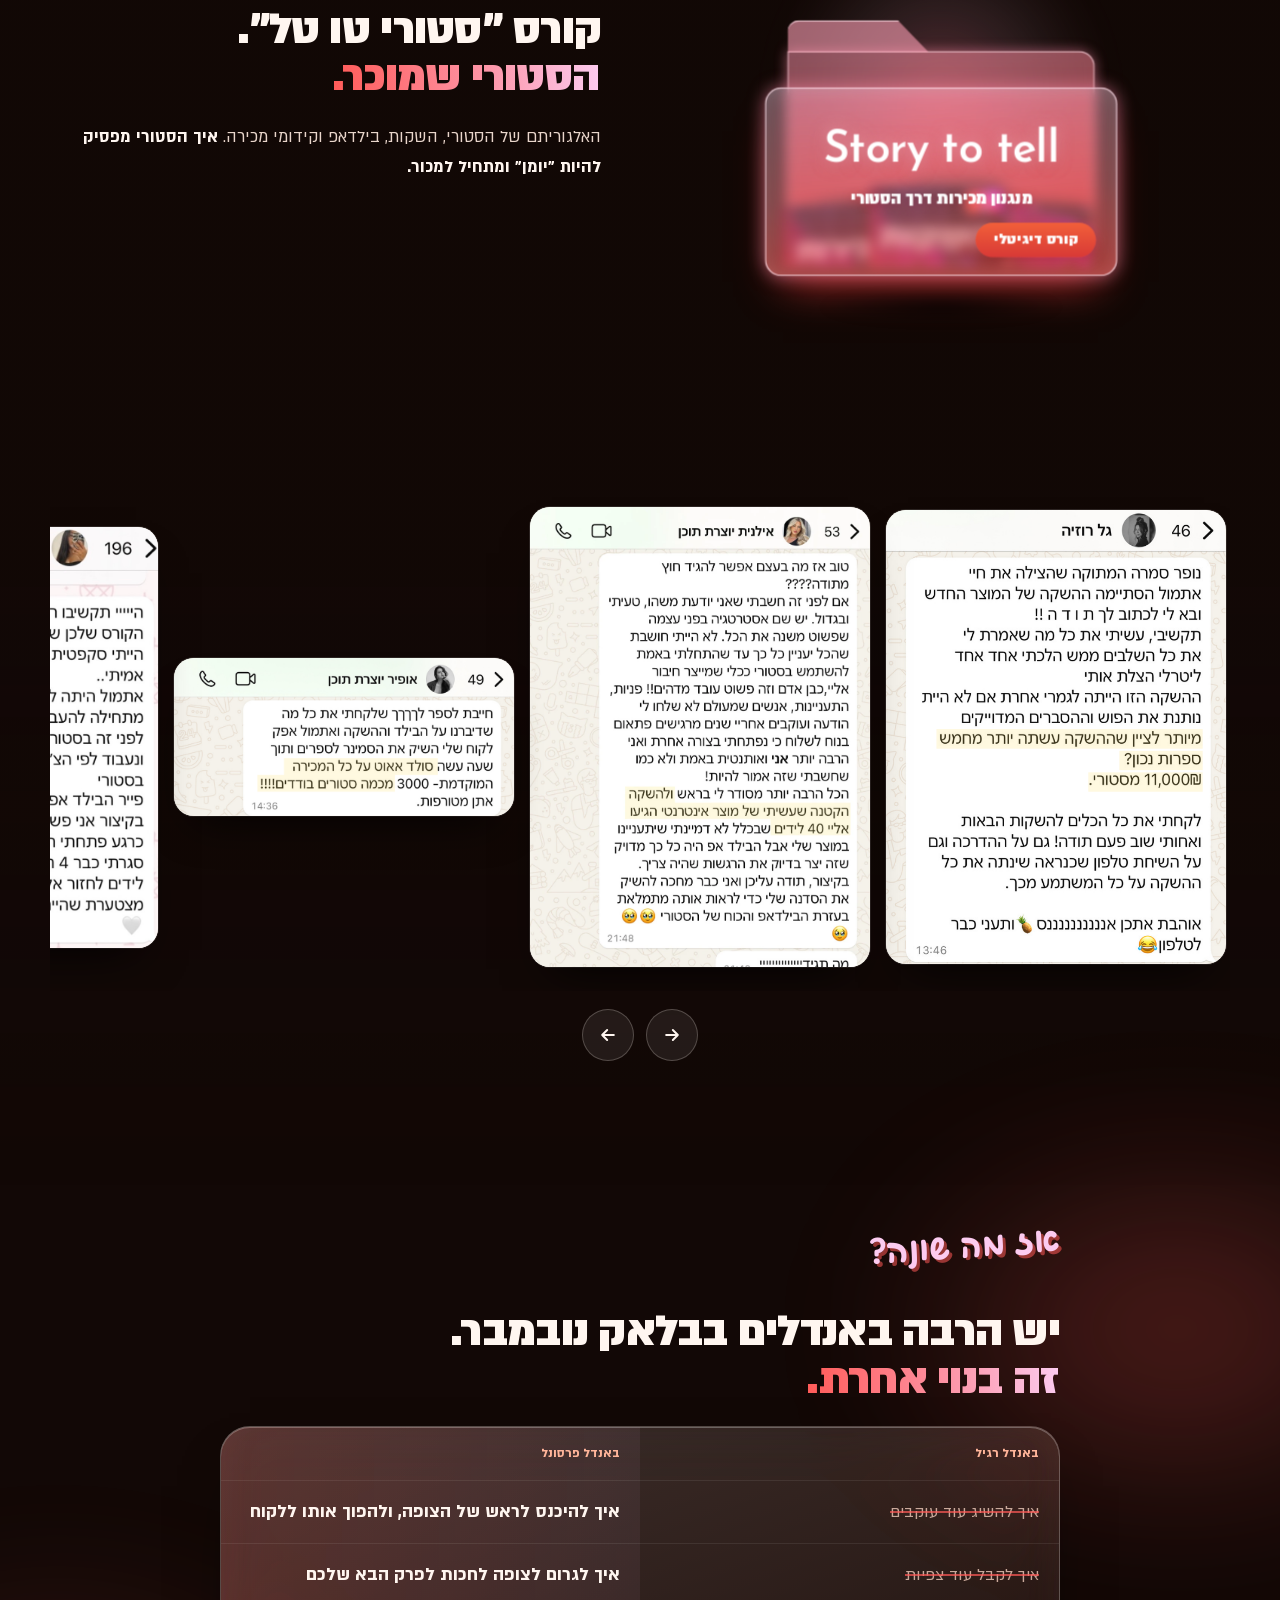
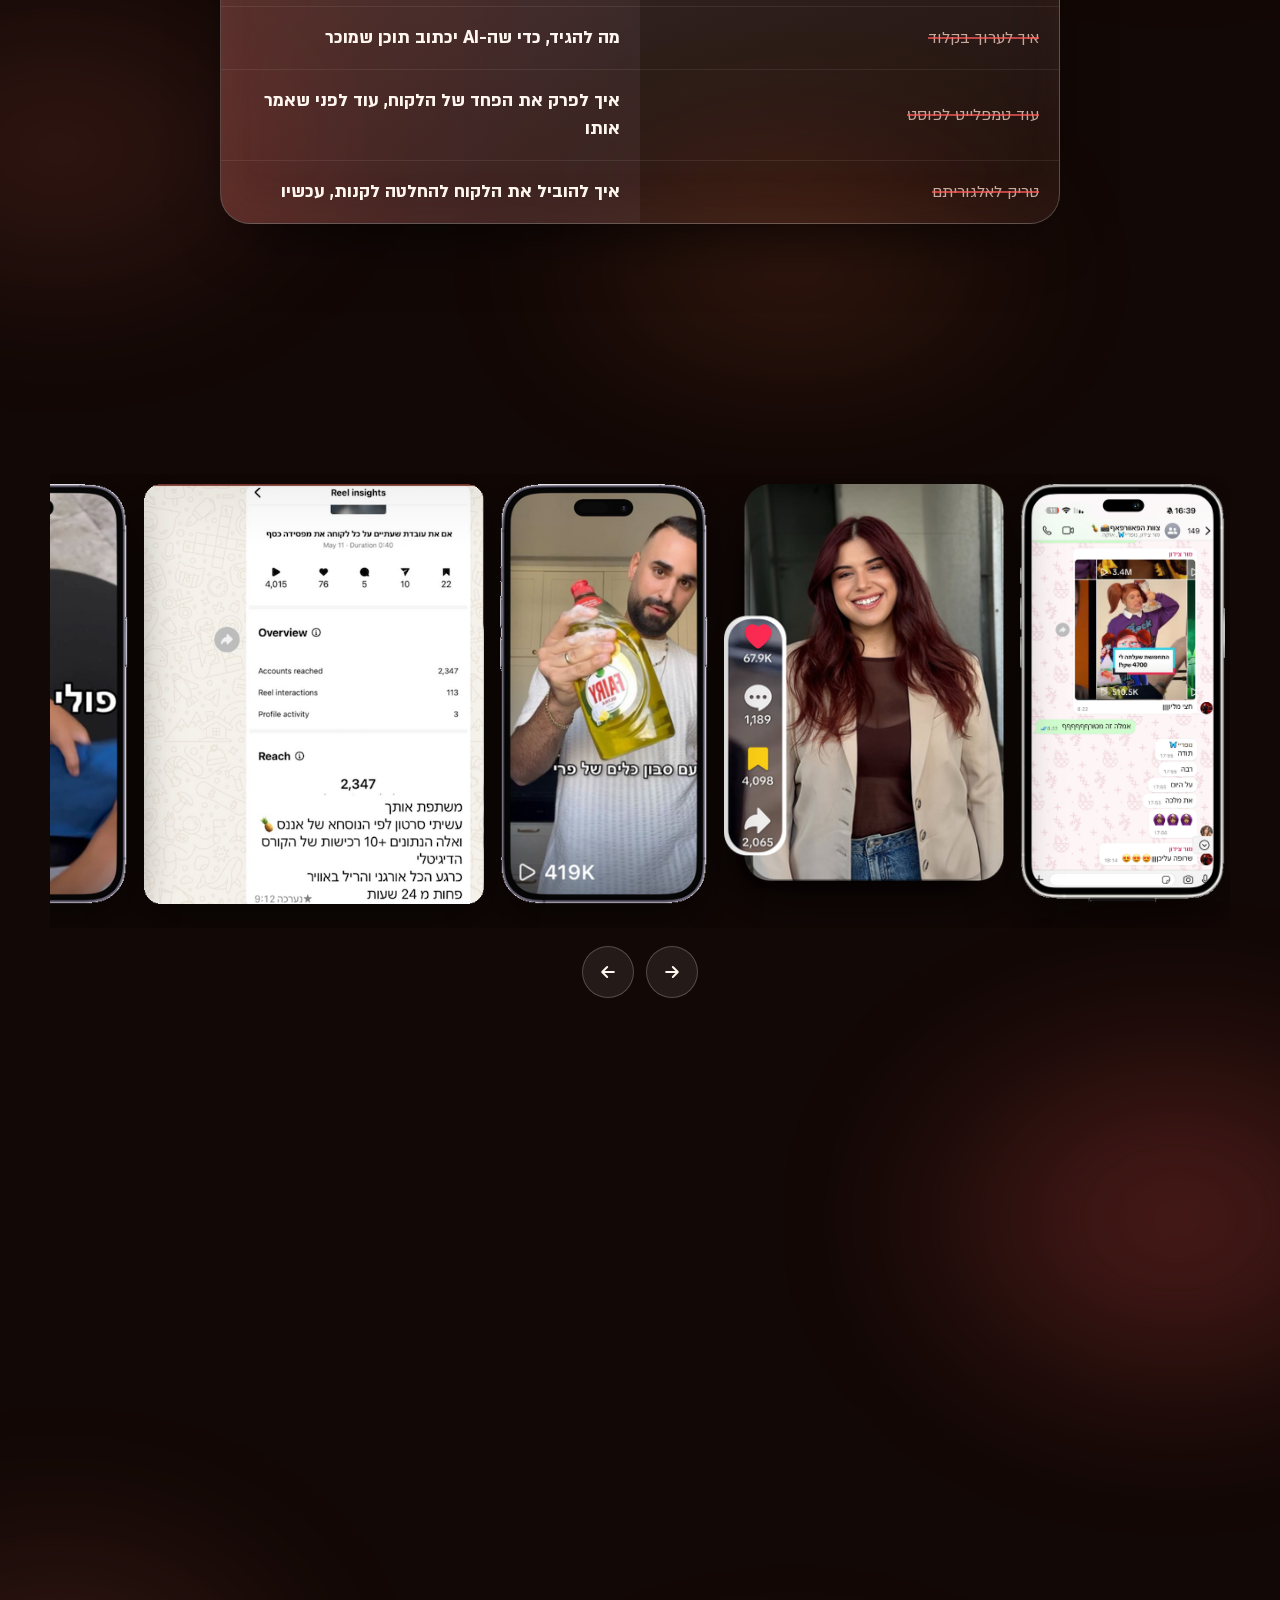
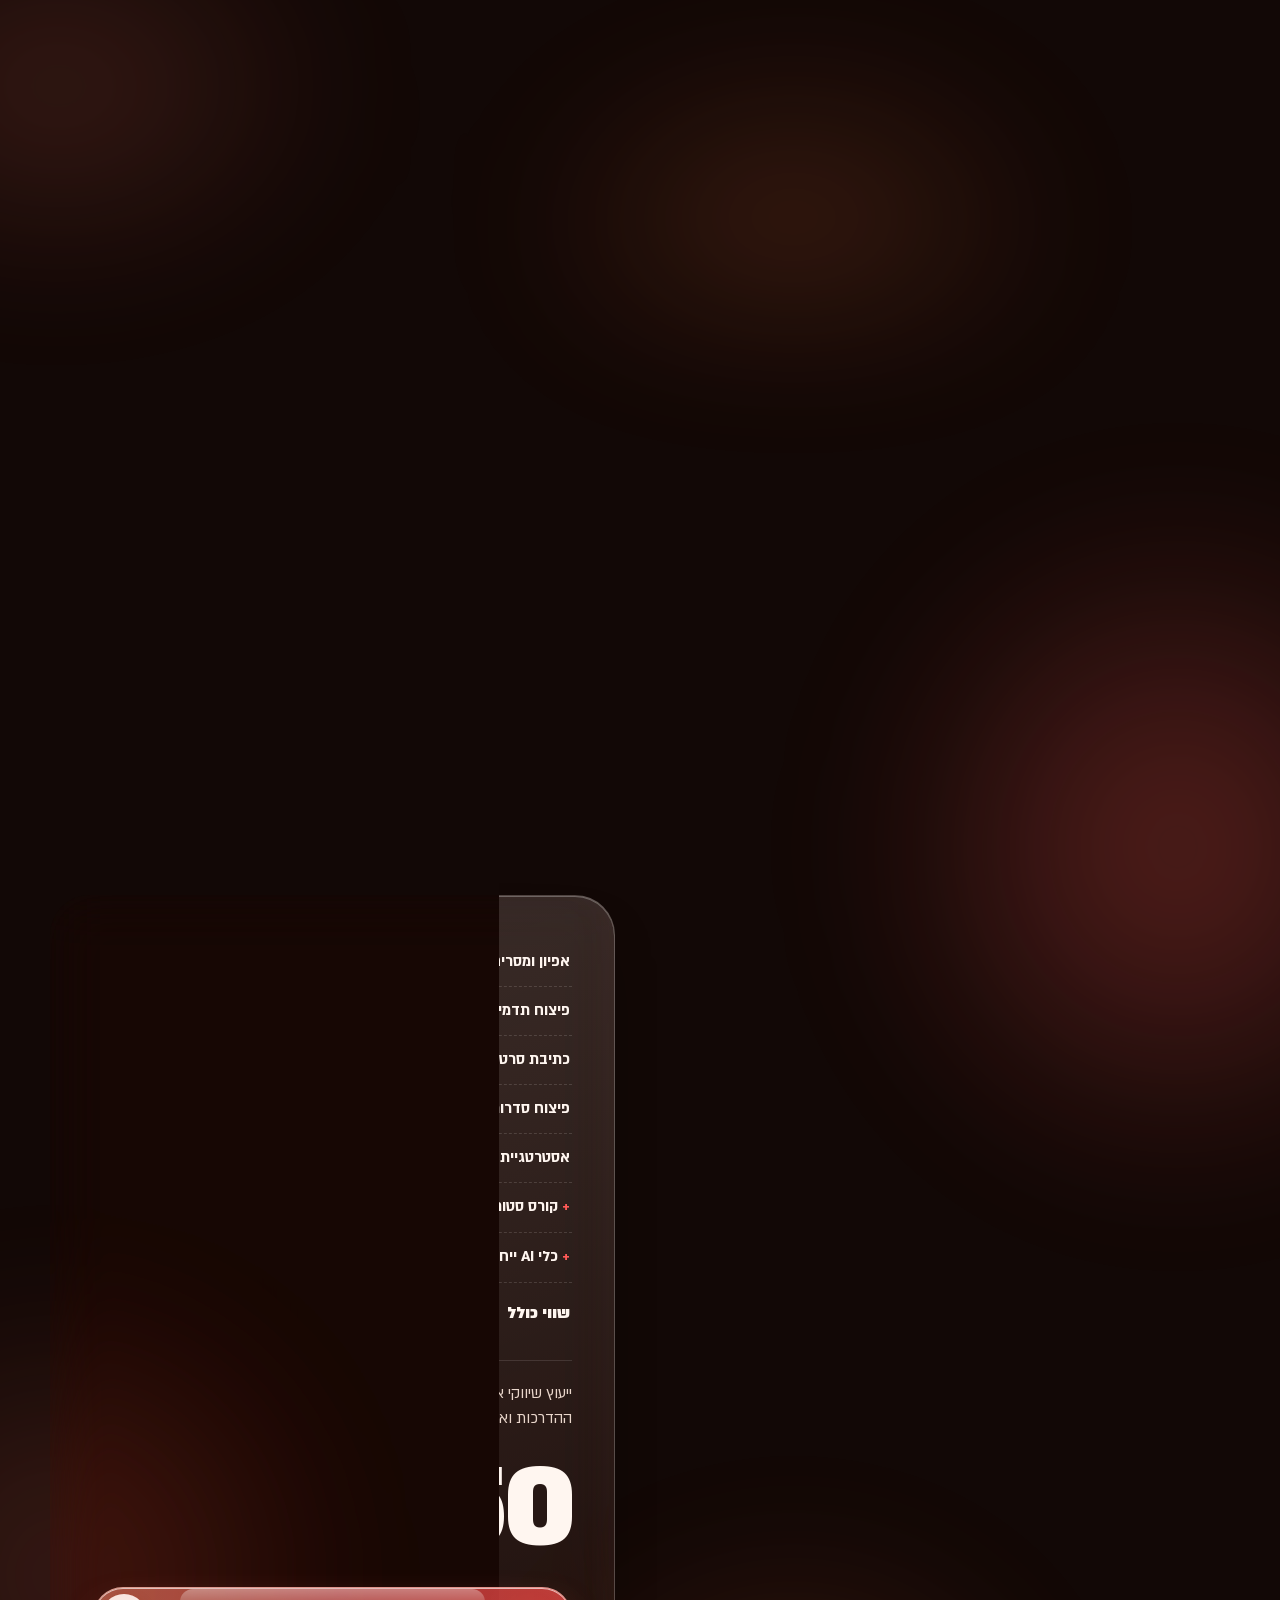
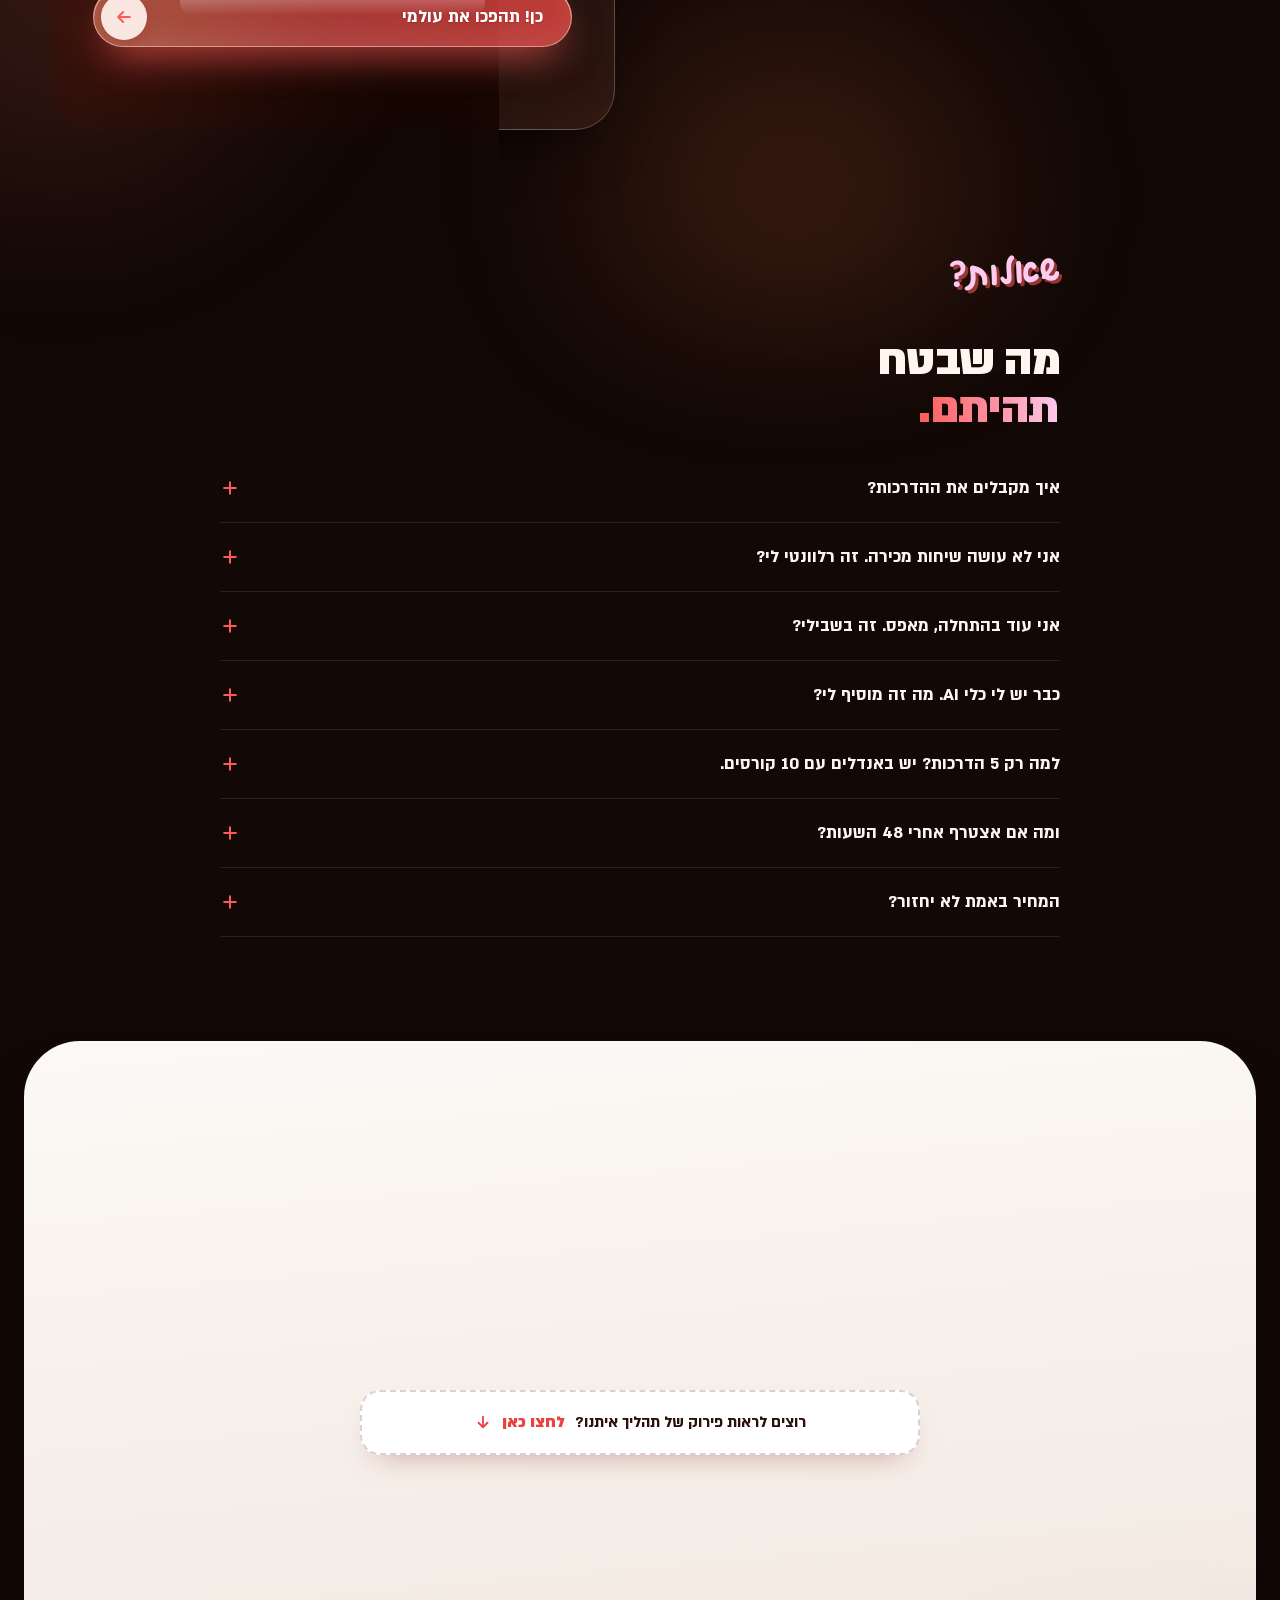
==== commit 820d6c37: "Bigger body text" ====
--- a/index.html
+++ b/index.html
@@ -1477,6 +1477,14 @@
   .brain-in span { font-size: clamp(16px, 2vw, 19px); color: var(--ink-2); line-height: 1.5; }
   /* phone hero: the third reply bubble is back, spaced so none overlap */
   @media (max-width: 979px) { .hero-c .c-left .m-only { display: block !important; } .hero-c .c-left { gap: 14px !important; } .hero-c .c-left .st { margin-block: 0 !important; } }
+  /* body text a notch bigger on phones (titles and bold untouched) */
+  @media (max-width: 979px) {
+    main .lead, main .flow-detail, main .stack > p:not([class]) { font-size: 19.5px !important; }
+    main .zara, main details p, main .fit li, main .ihead p, main .sd-after p, main .sd-top p:not(.sd-lead1) { font-size: 18.5px !important; }
+    main .how, main .brain-in span, main .sd-intro { font-size: 18px !important; }
+    main .bf-gift, main .f-never { font-size: 17px !important; }
+    main .cs-steps li { font-size: 17px !important; }
+  }
 </style>
 </head>
 <body>
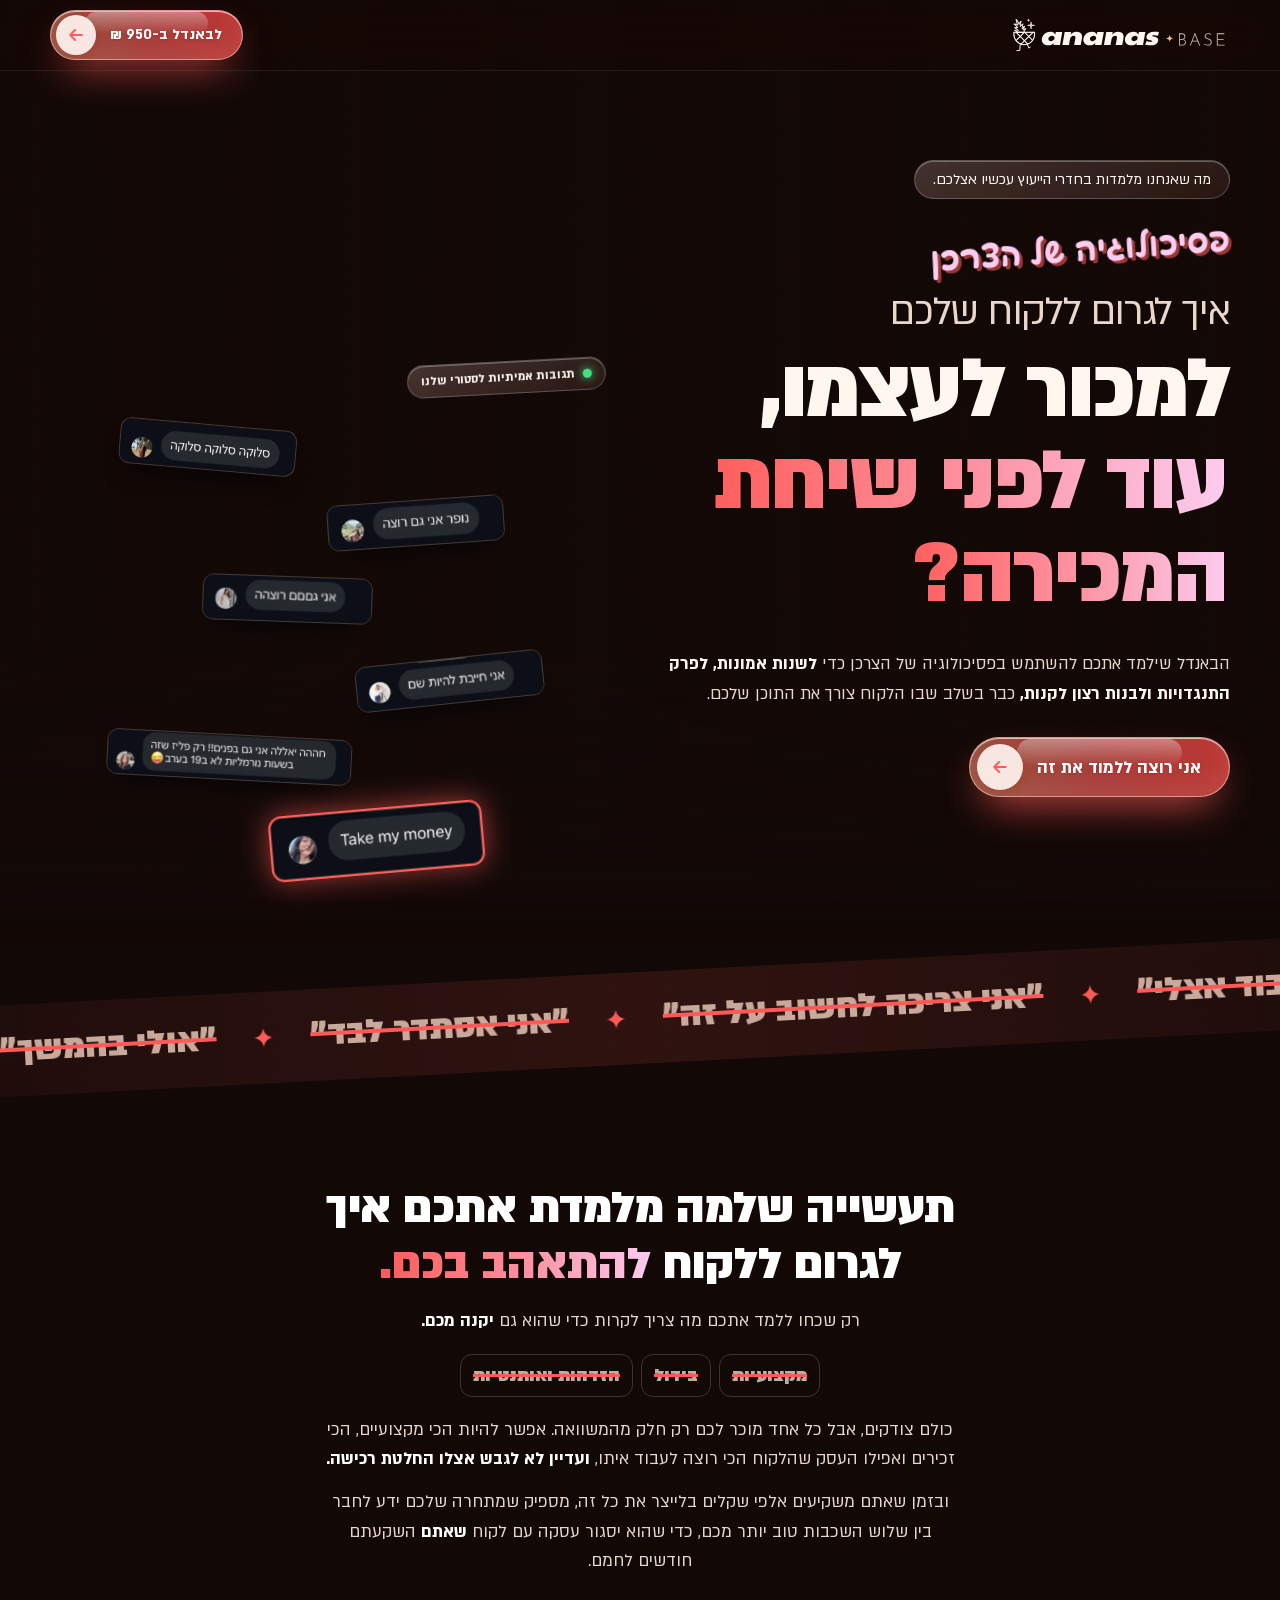
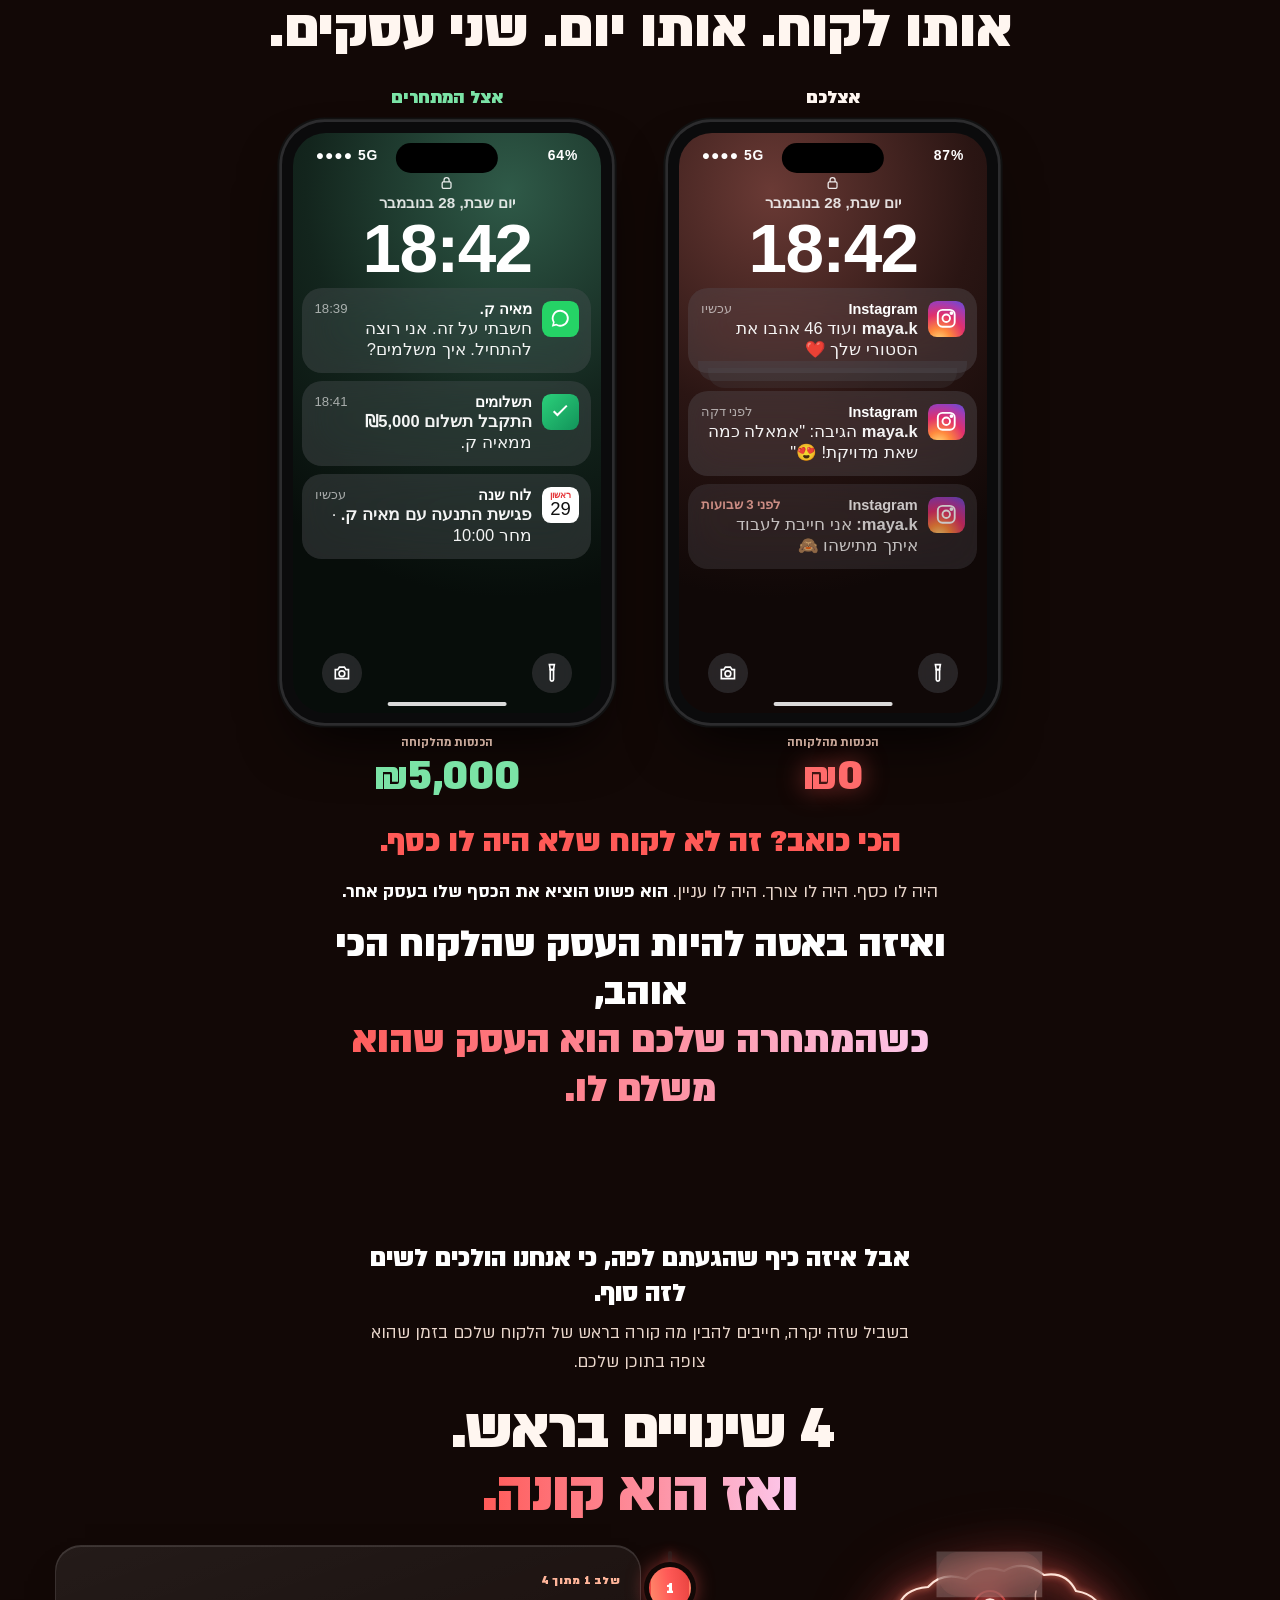
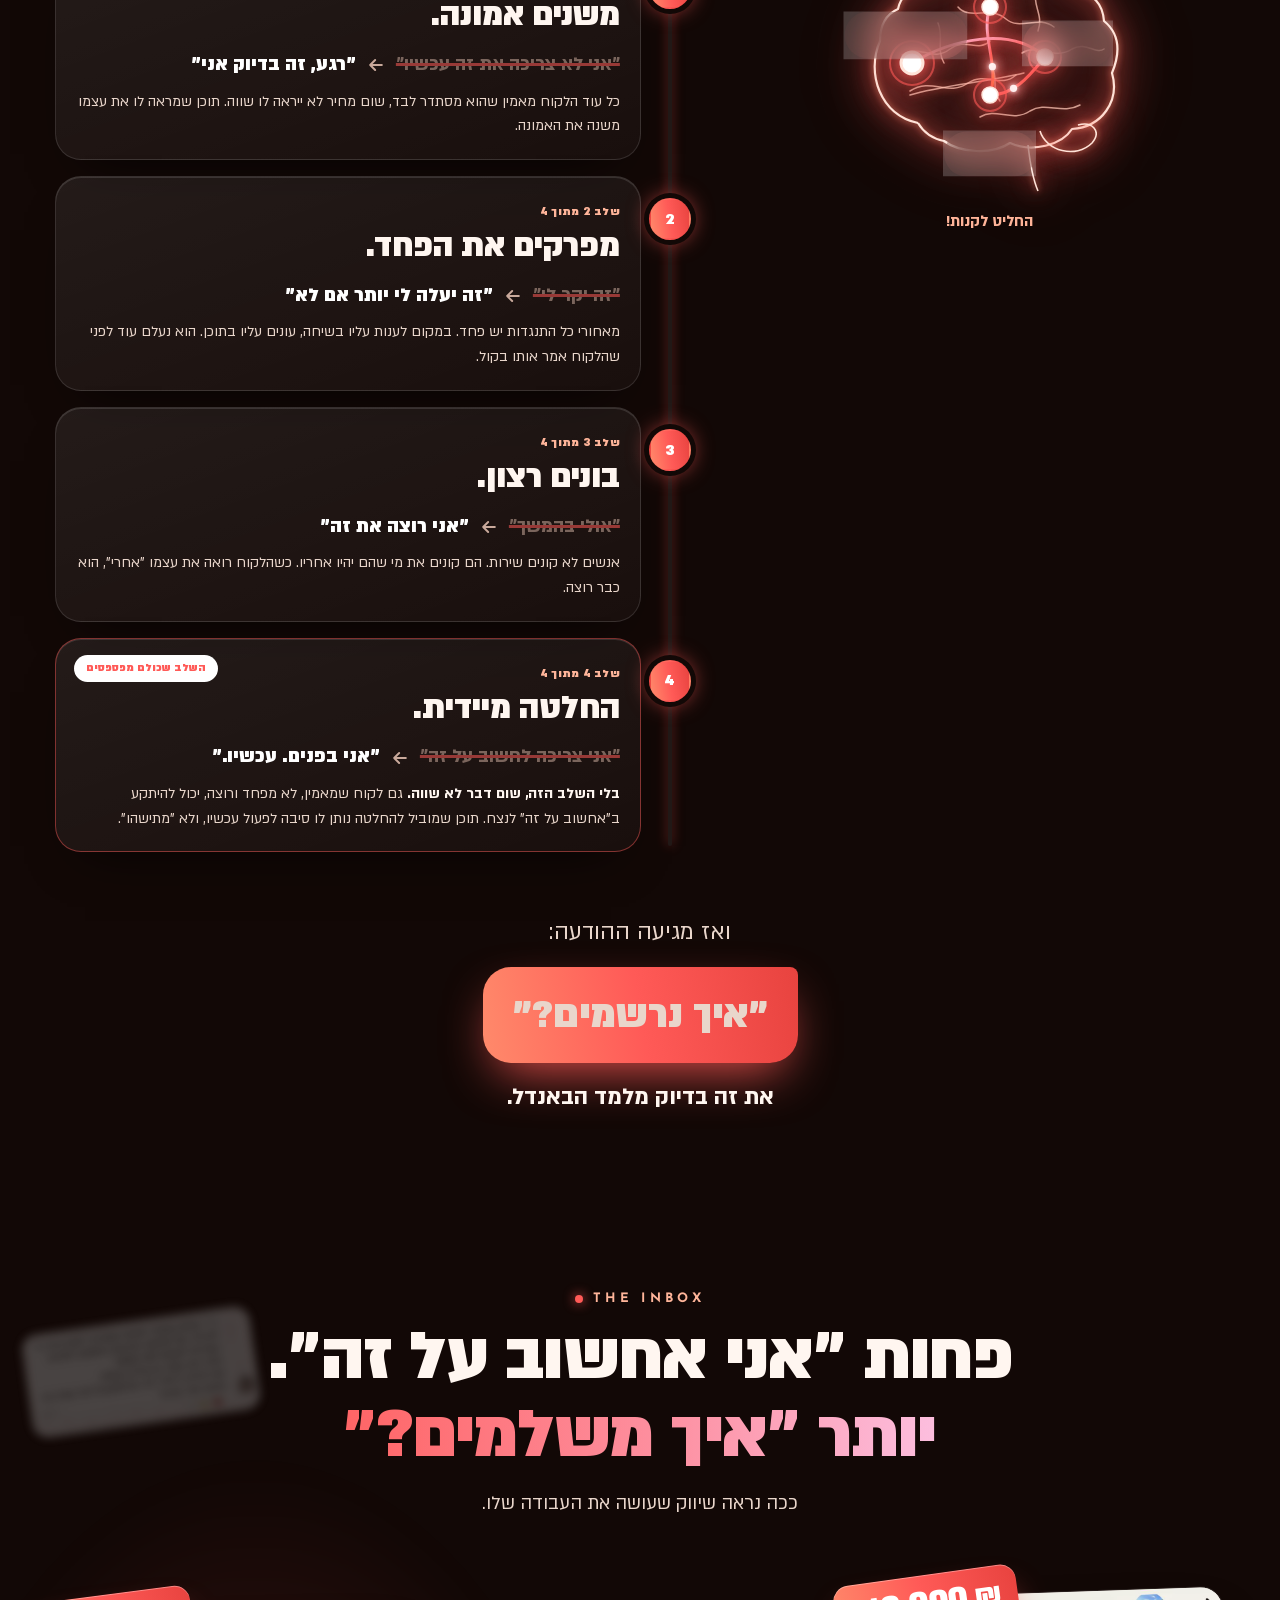
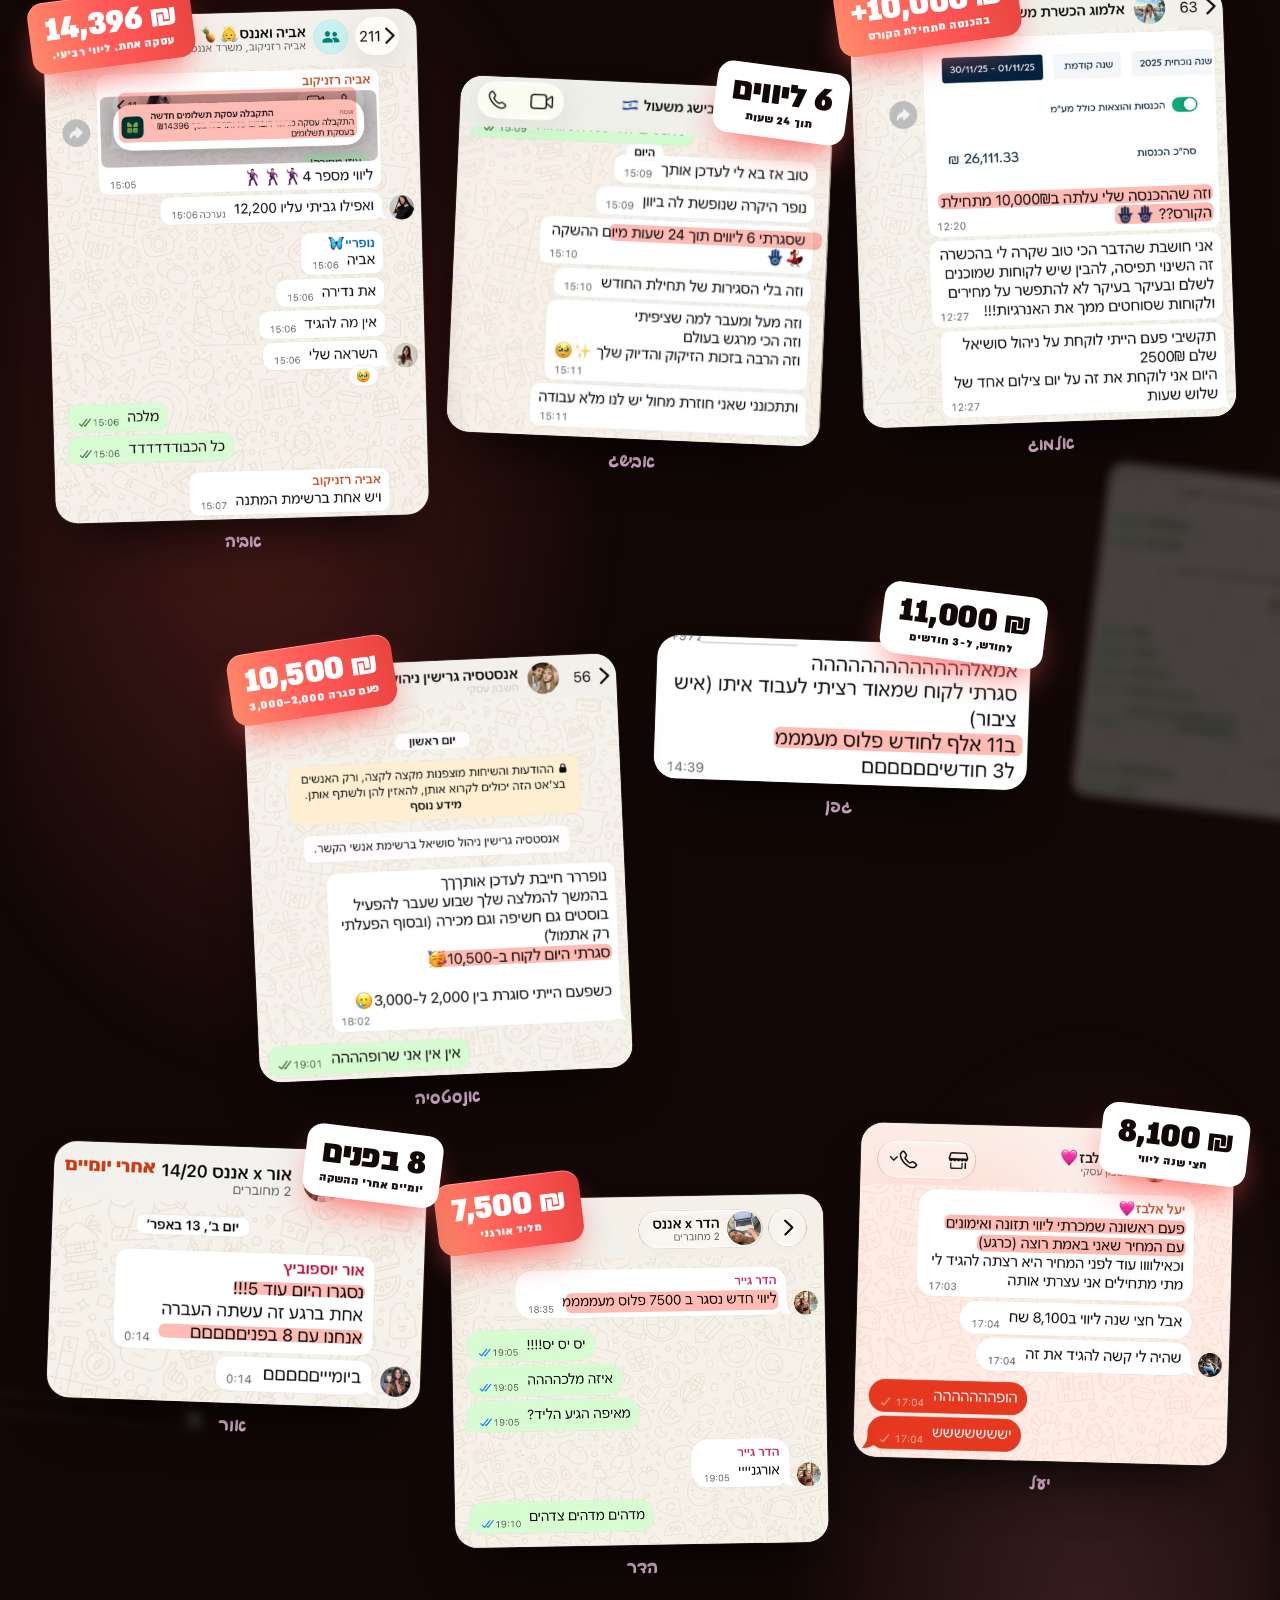
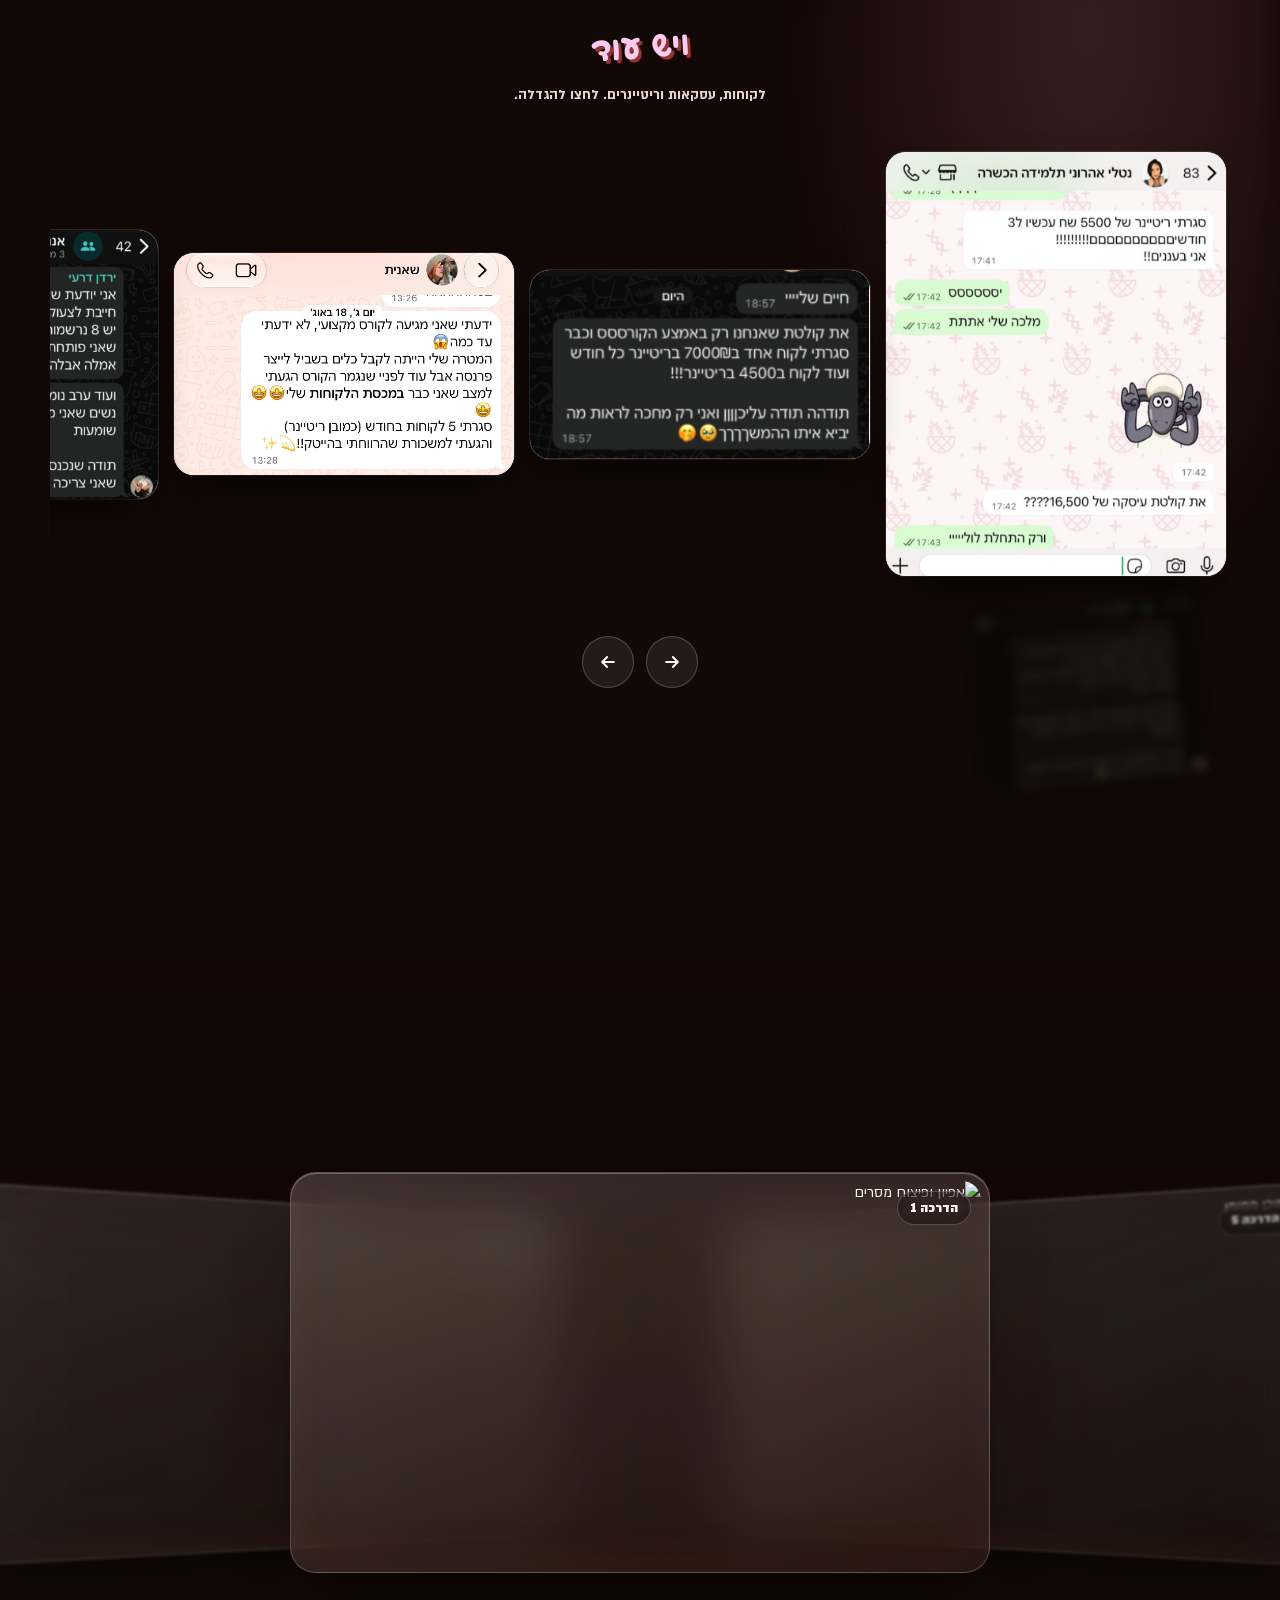
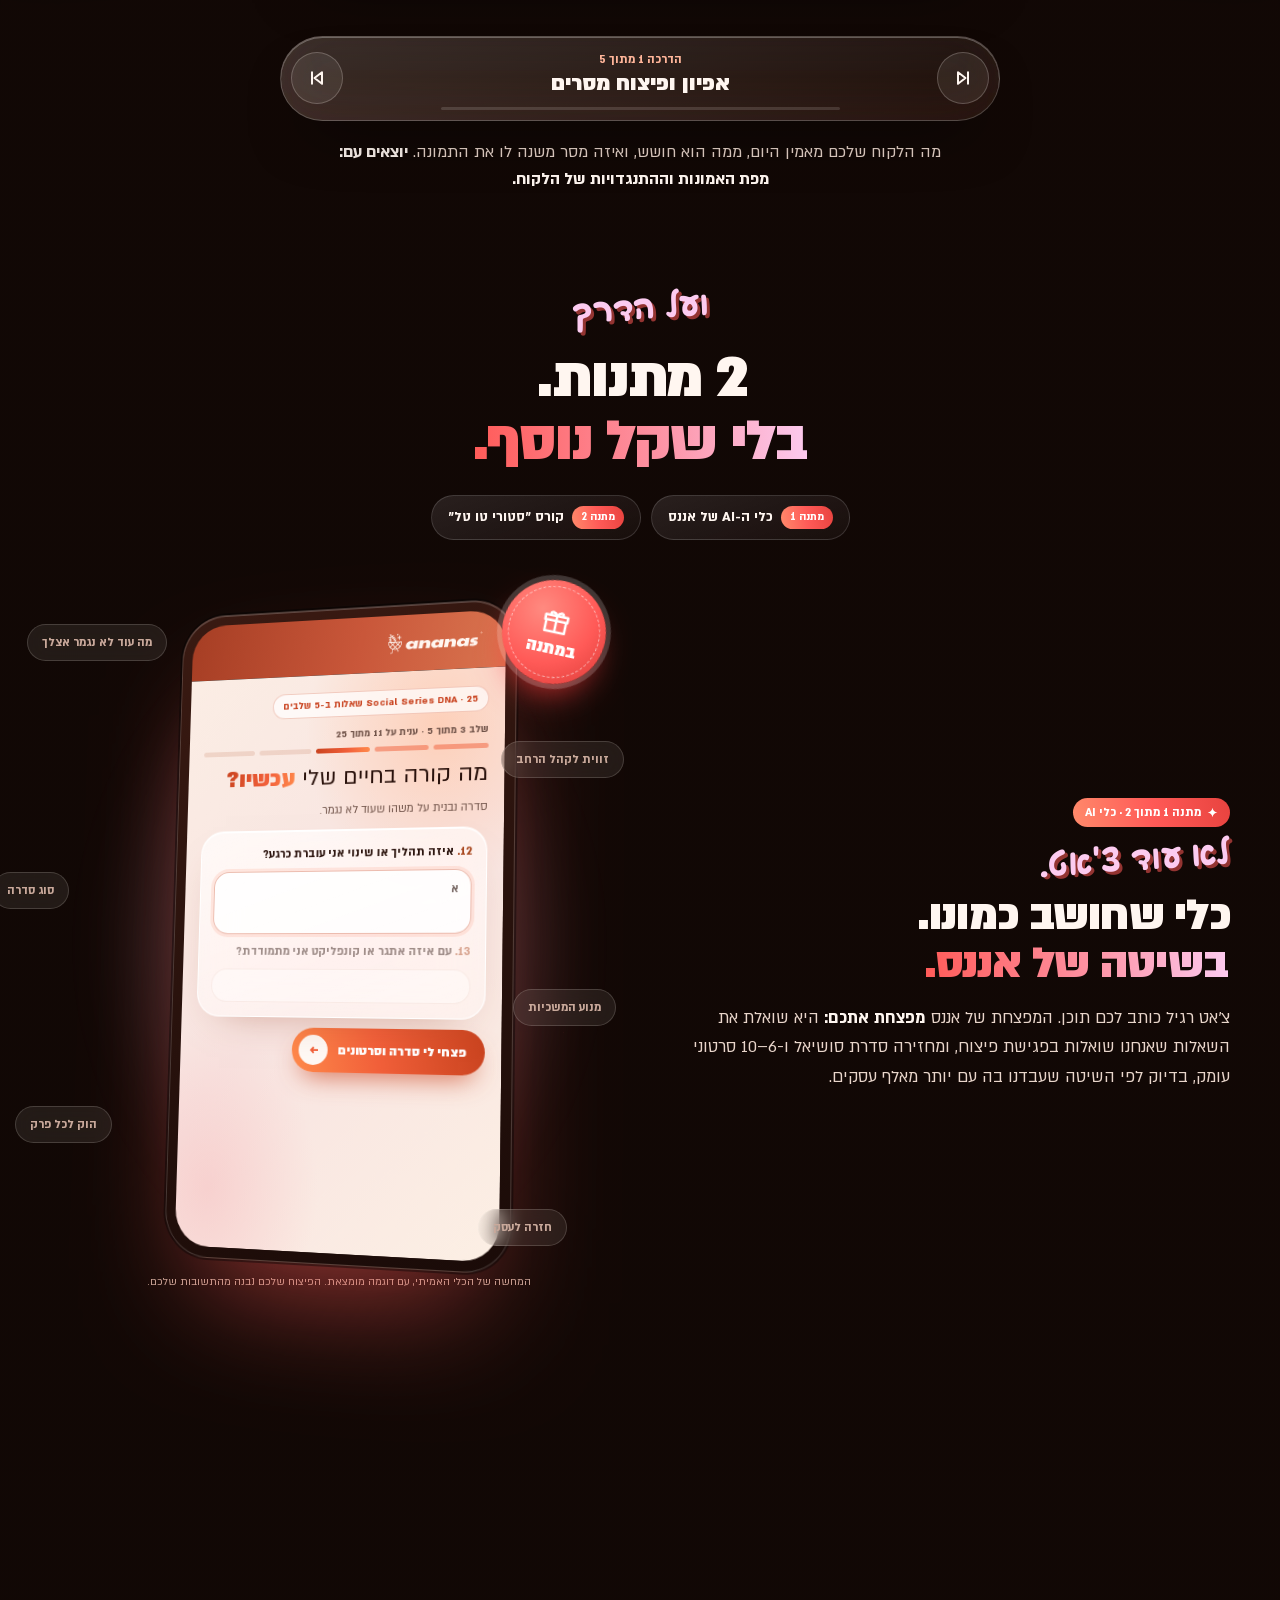
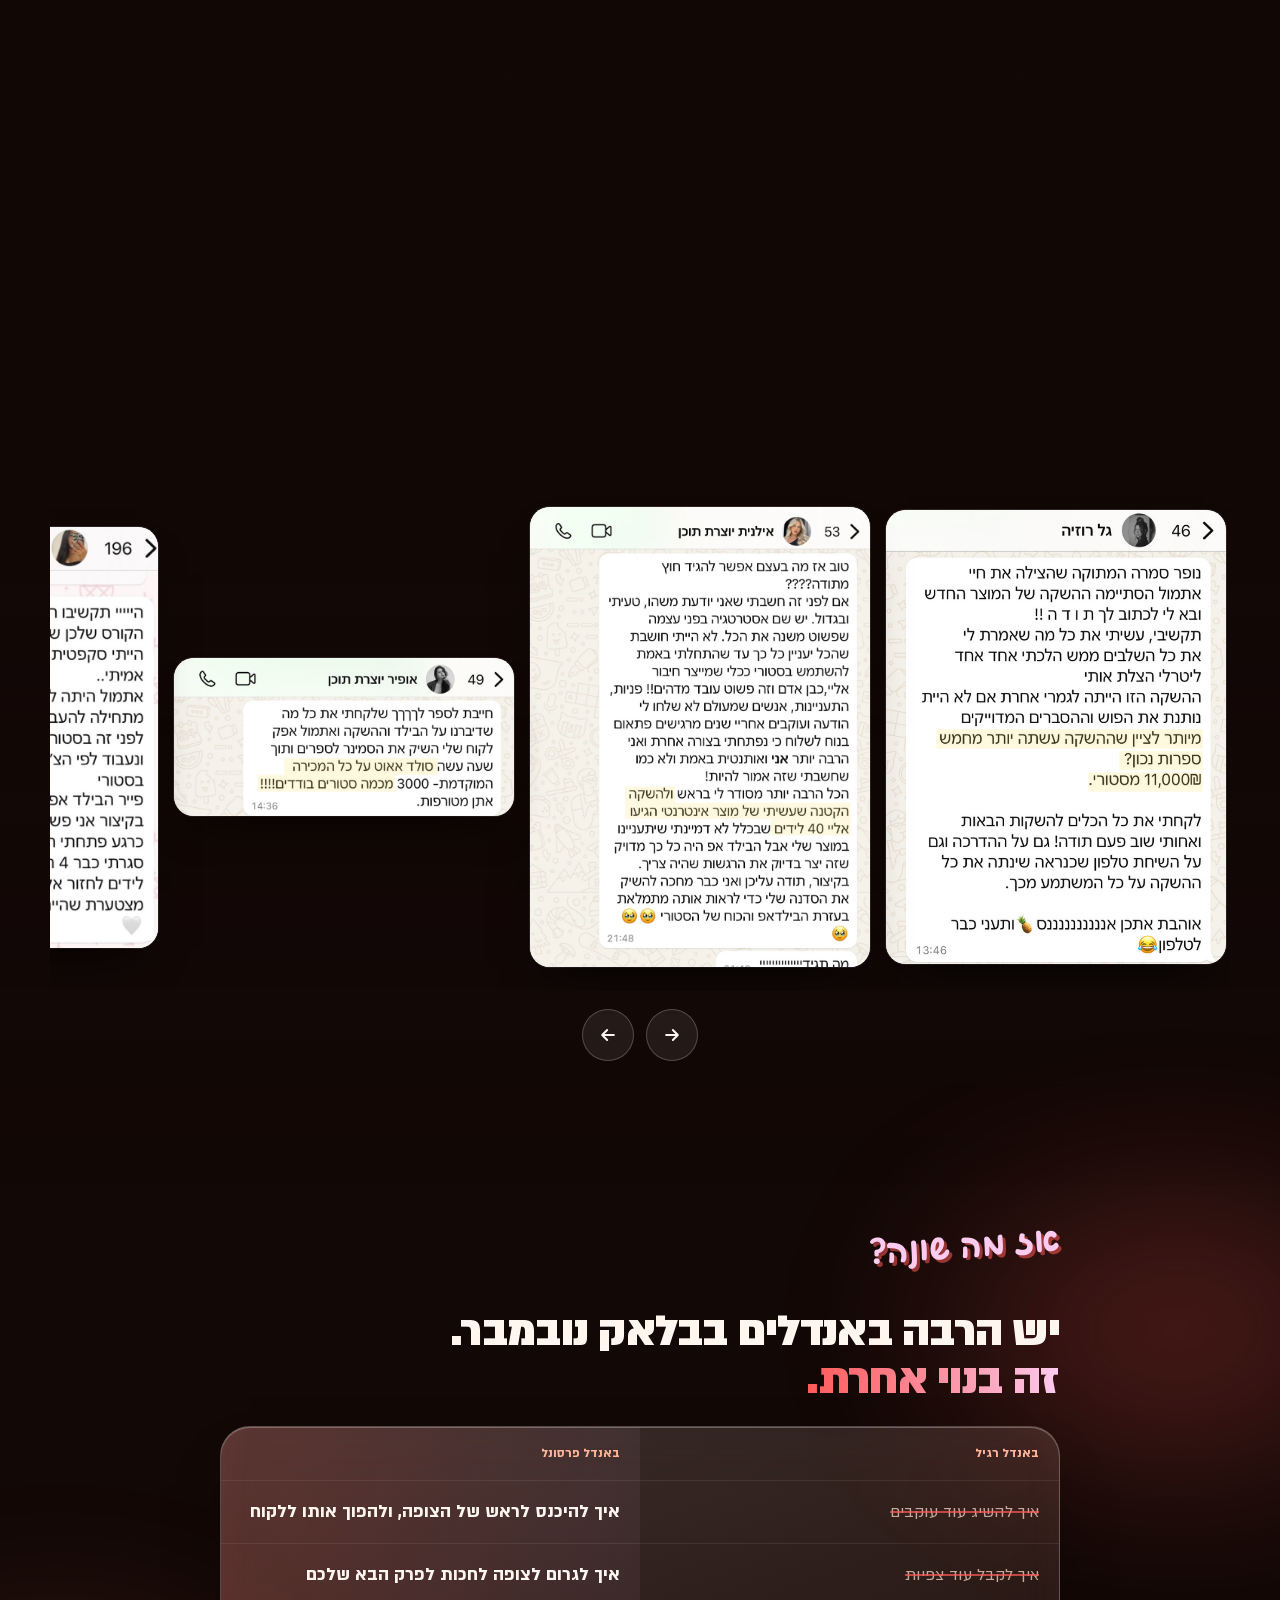
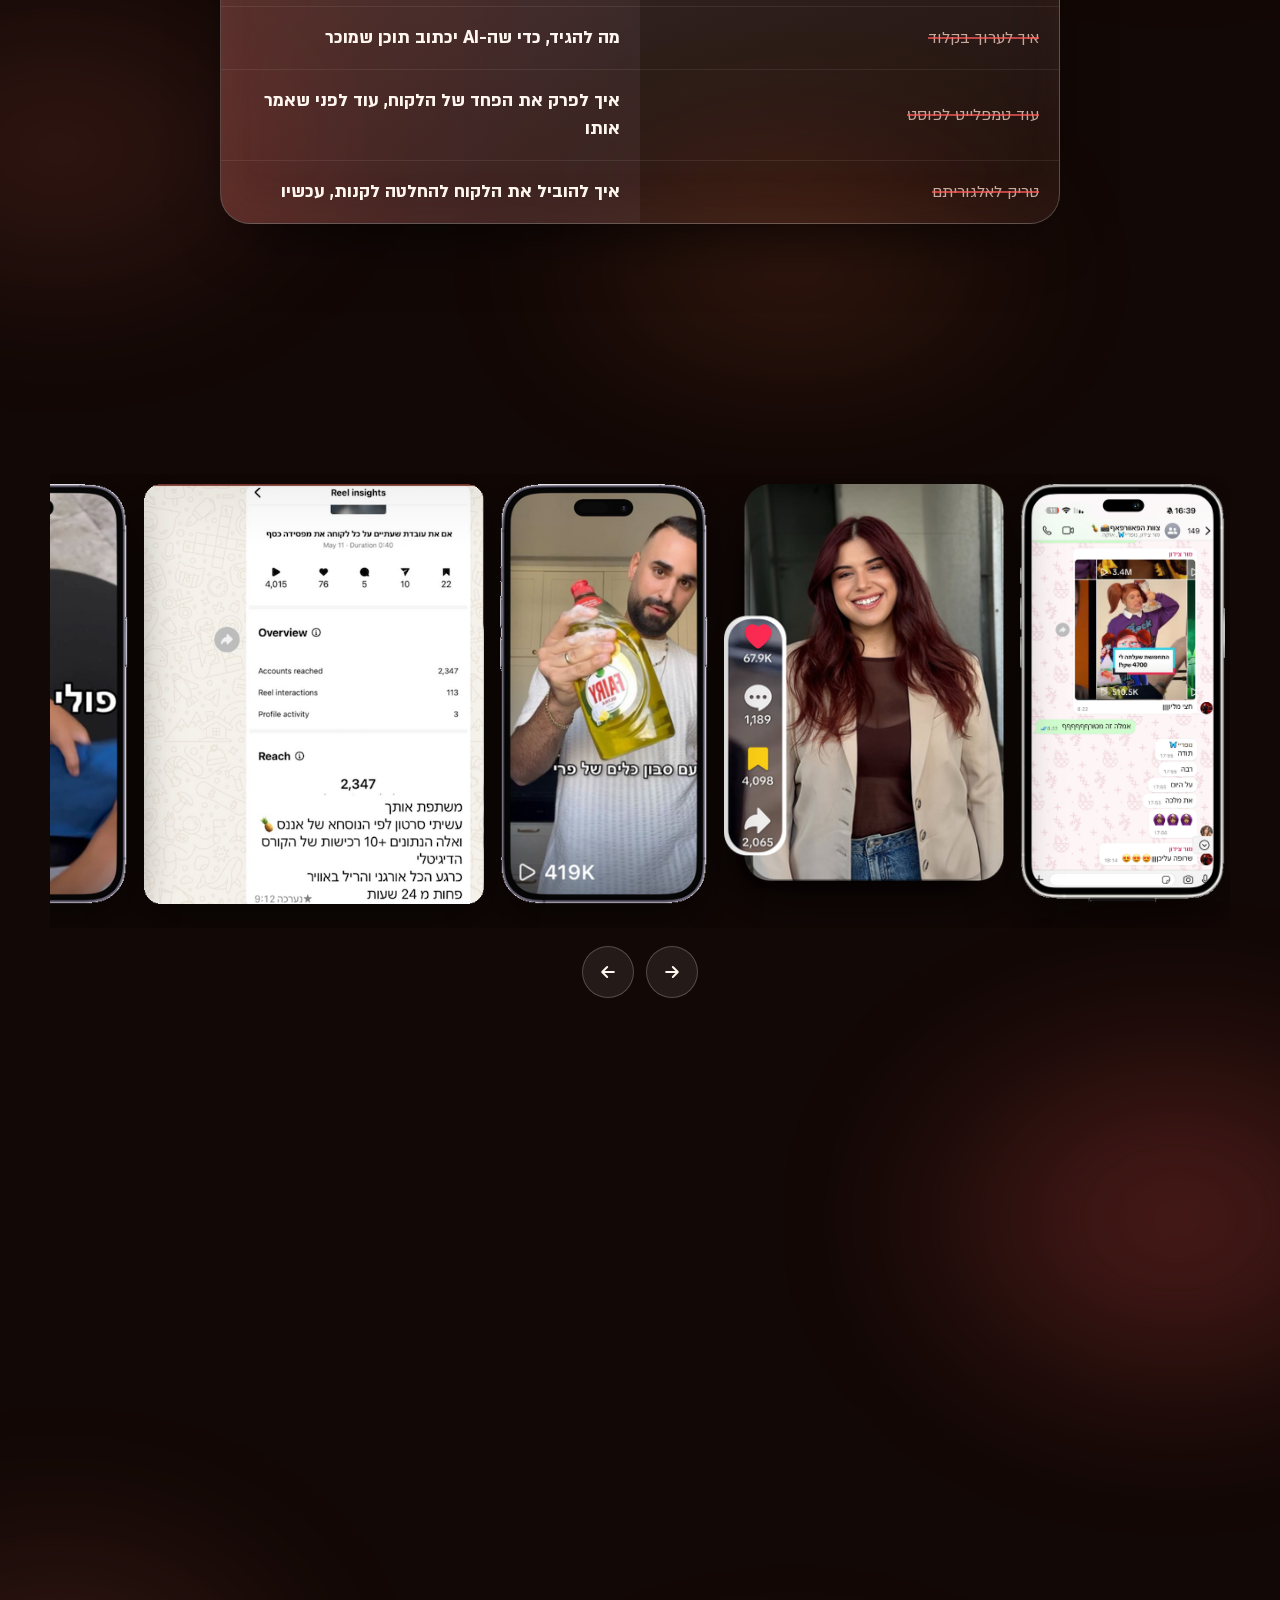
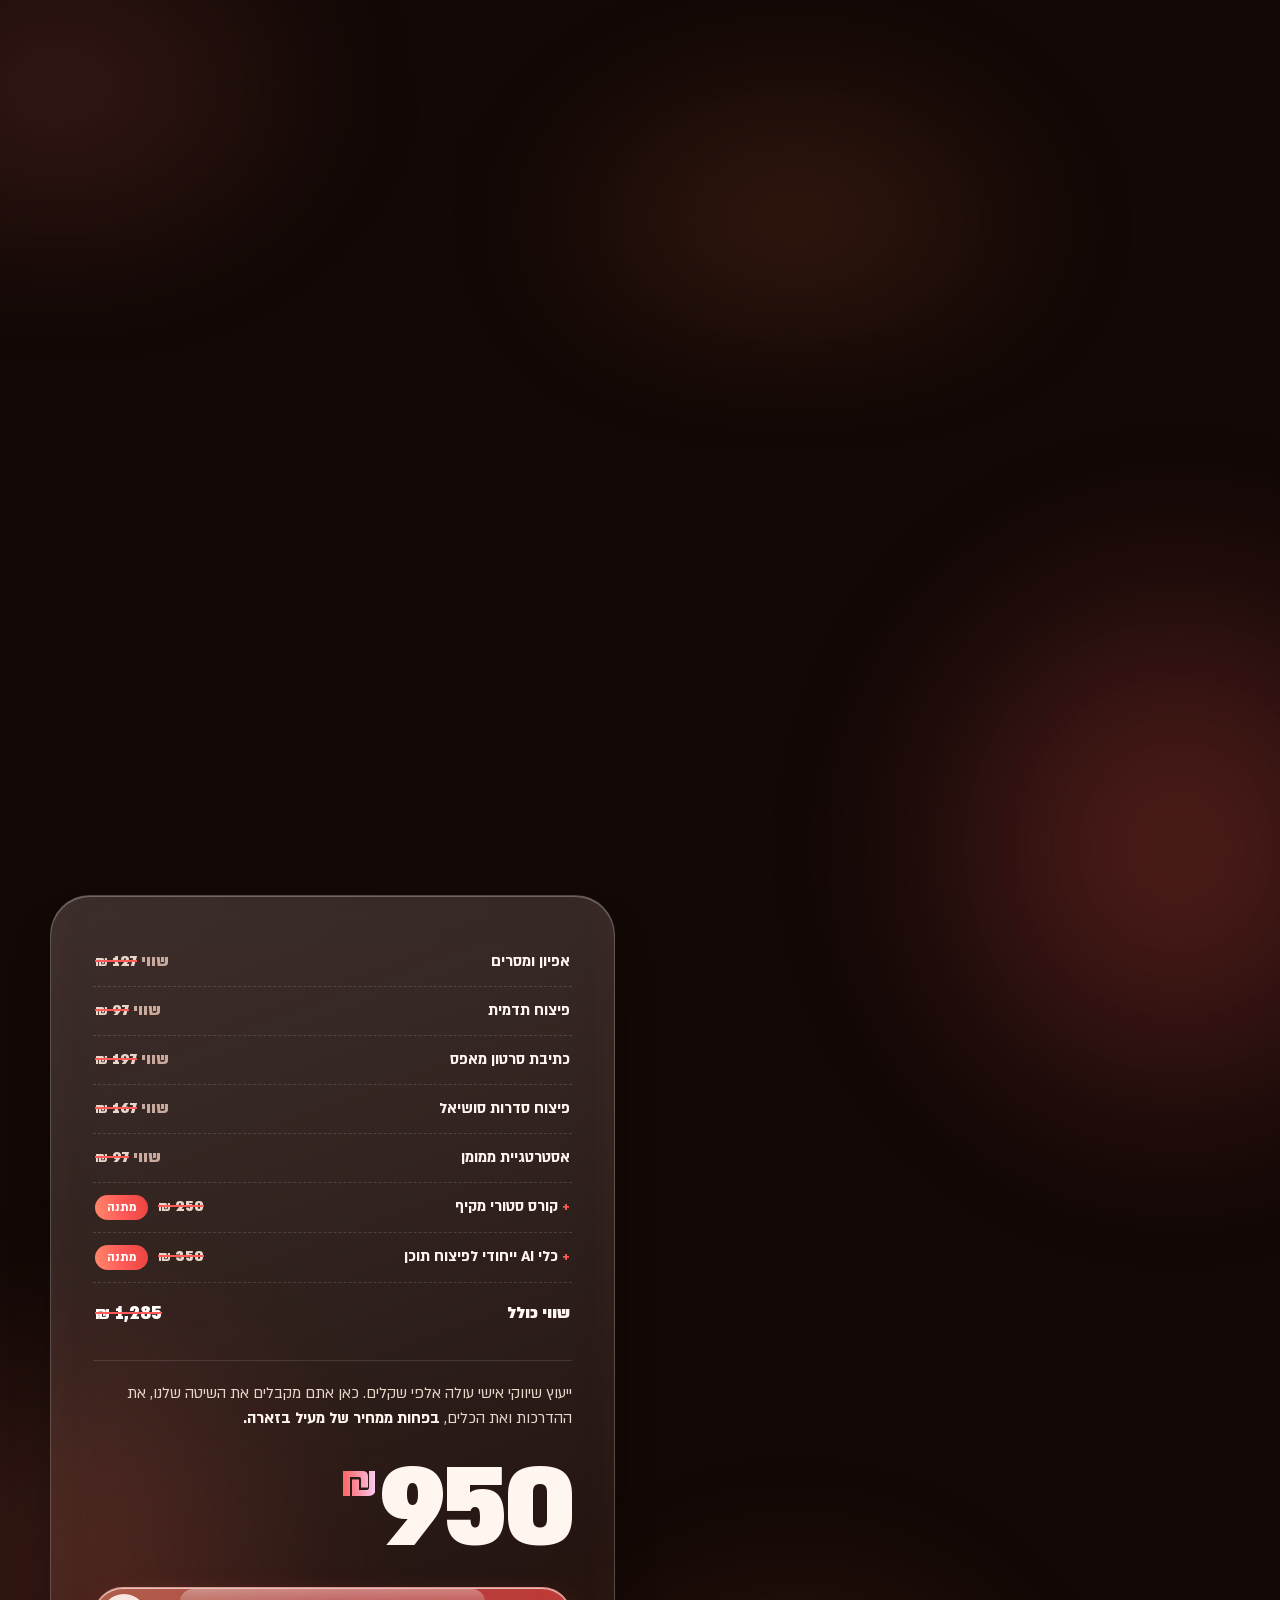
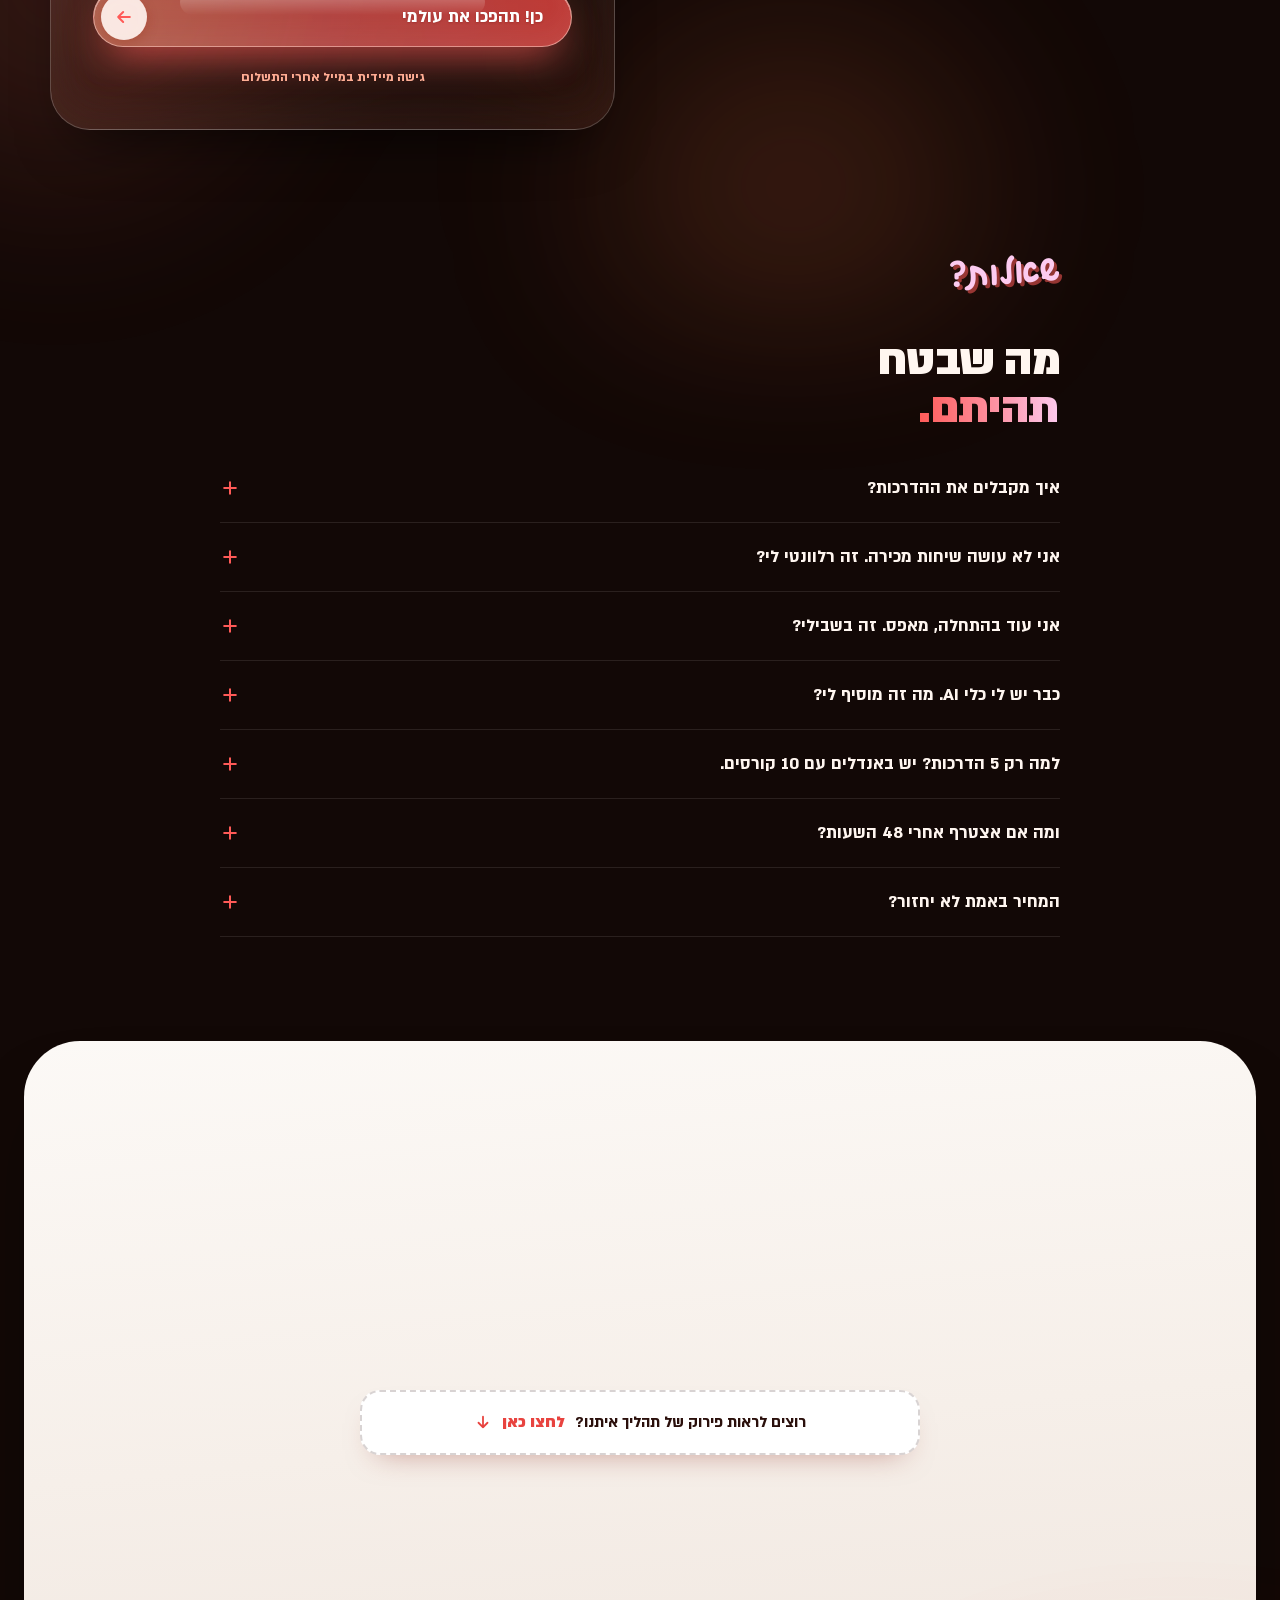
==== commit 7714643c: "Bigger body text 2" ====
--- a/index.html
+++ b/index.html
@@ -1484,6 +1484,13 @@
     main .how, main .brain-in span, main .sd-intro { font-size: 18px !important; }
     main .bf-gift, main .f-never { font-size: 17px !important; }
     main .cs-steps li { font-size: 17px !important; }
+  }
+  /* body text clearly bigger on phones (round 2) */
+  @media (max-width: 979px) {
+    main .lead, main .flow-detail, main .stack > p:not([class]) { font-size: 21px !important; line-height: 1.55 !important; }
+    main .zara, main details p, main .fit li, main .ihead p, main .sd-after p:not(.sd-k):not(.sd-b):not(.sd-last), main .sd-top p:not(.sd-lead1) { font-size: 20px !important; line-height: 1.55 !important; }
+    main .how, main .brain-in span, main .sd-intro { font-size: 19.5px !important; }
+    main .bf-gift, main .f-never, main .cs-steps li, main .value-stack li { font-size: 18.5px !important; }
   }
 </style>
 </head>
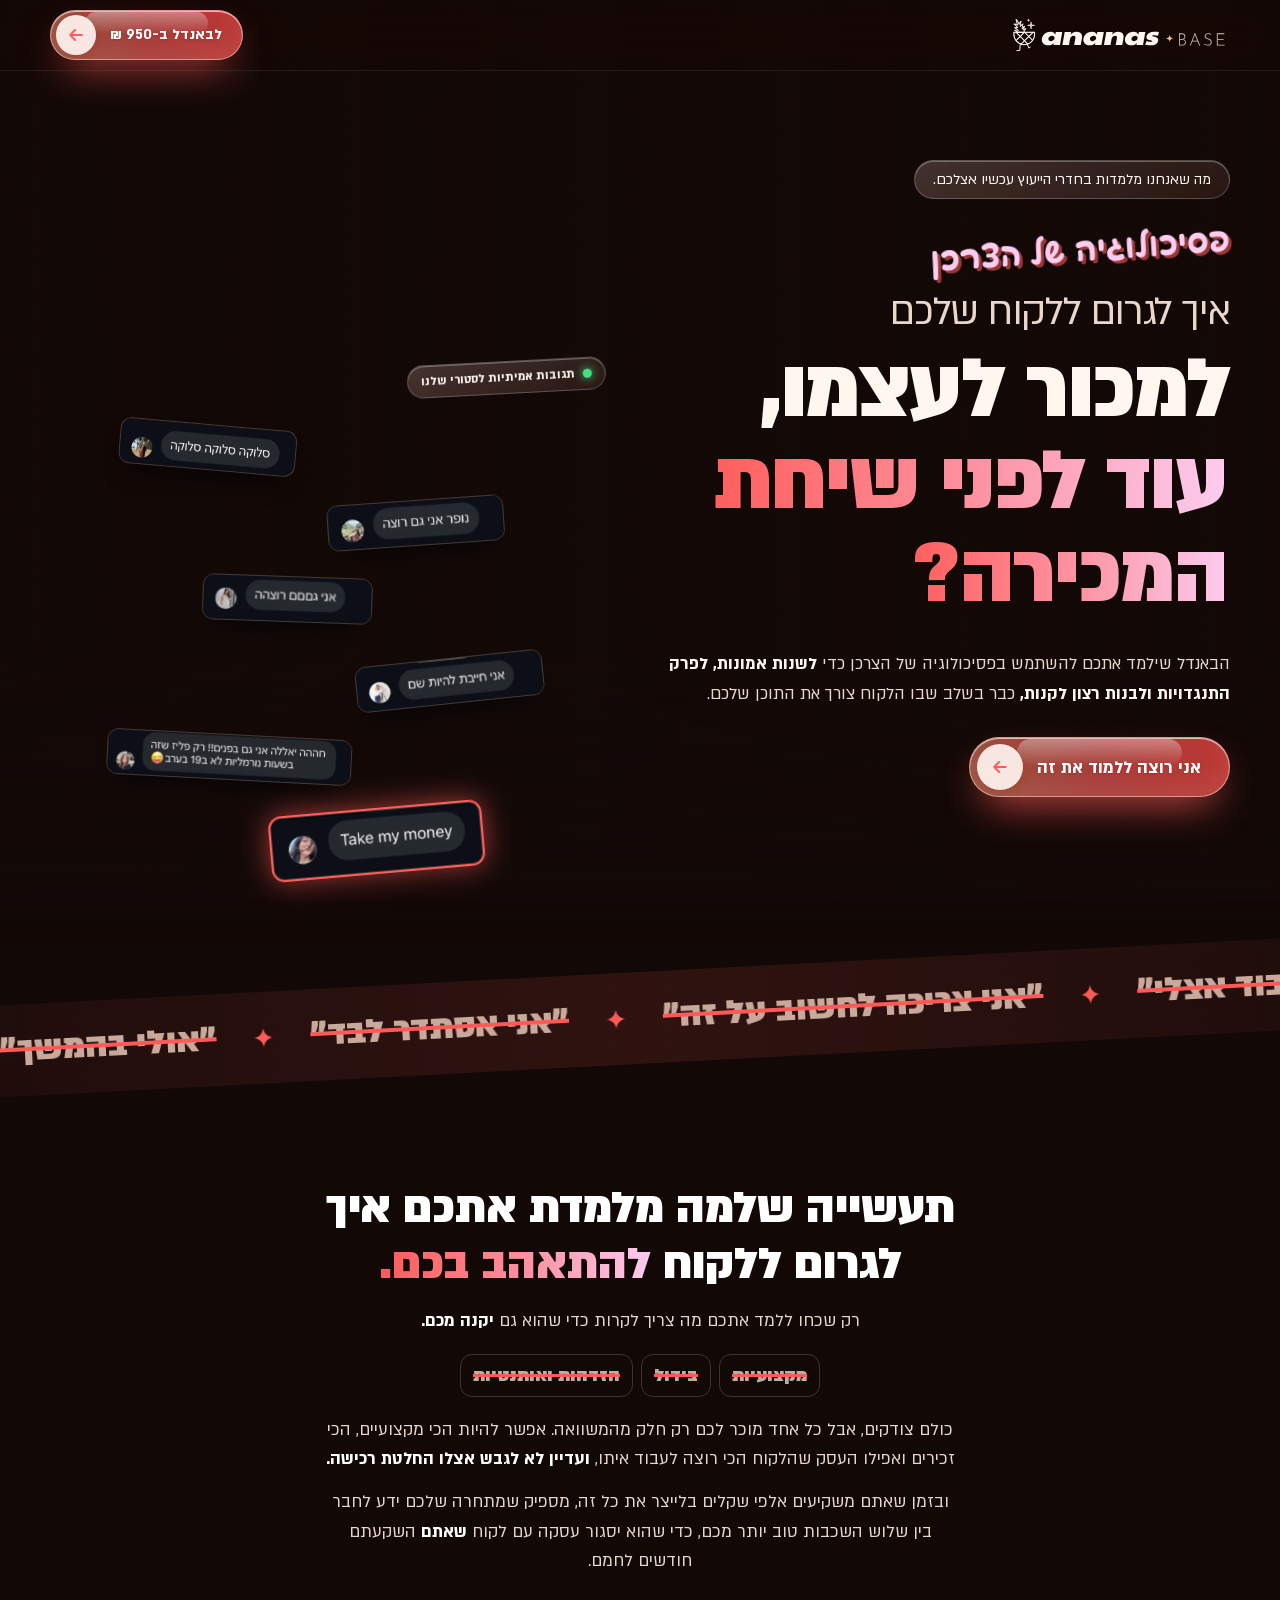
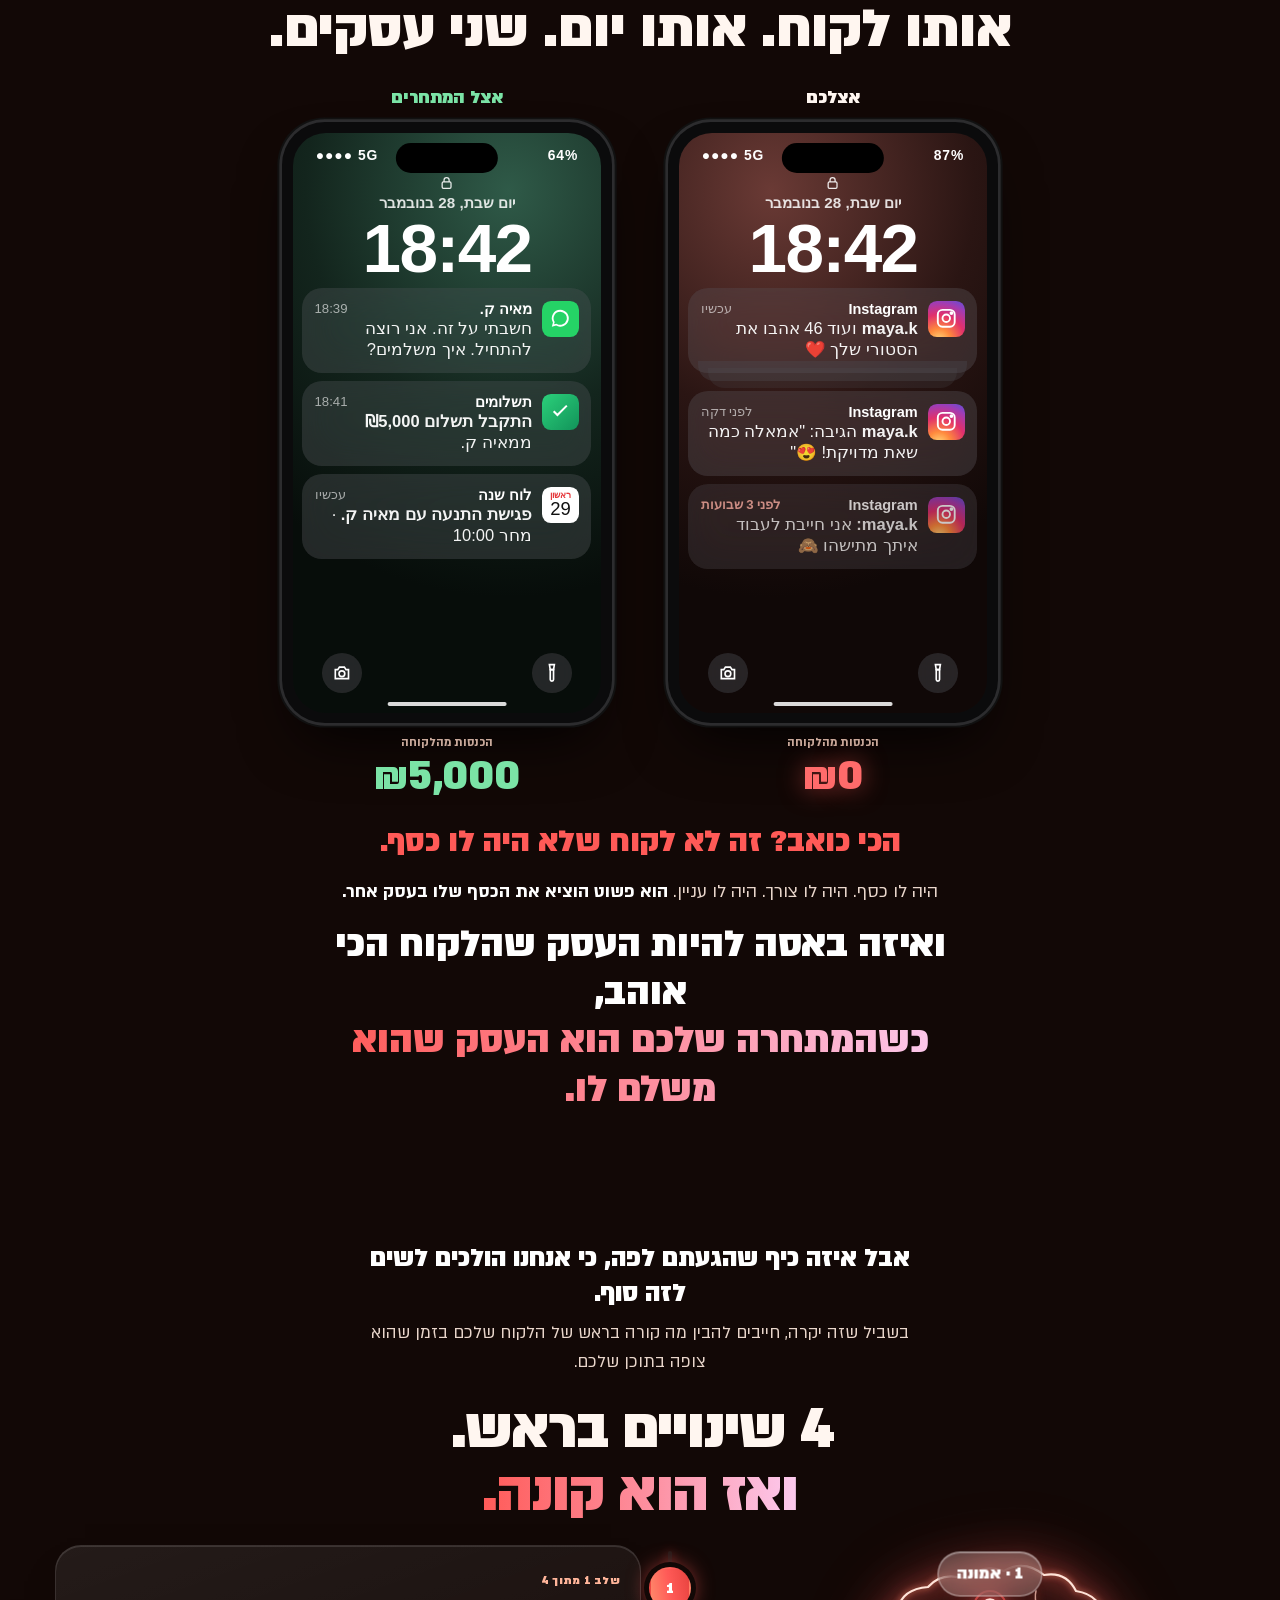
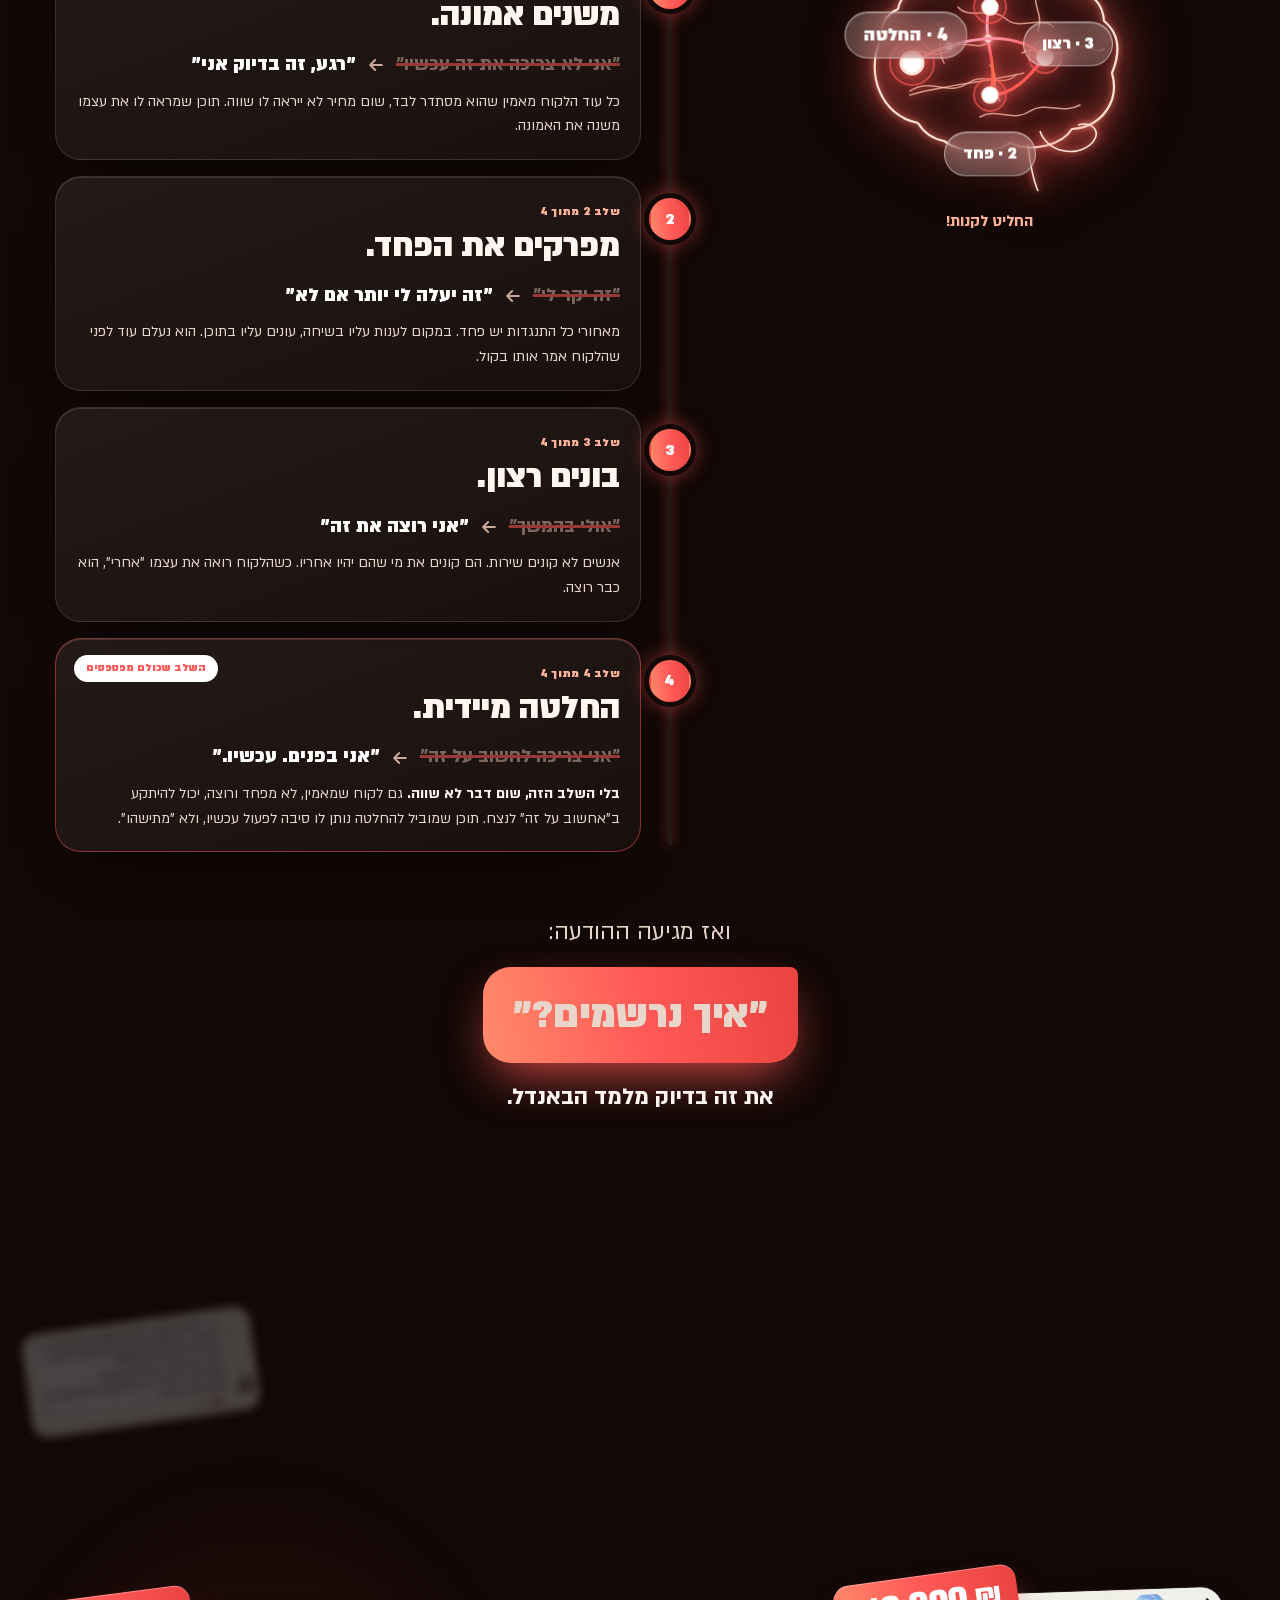
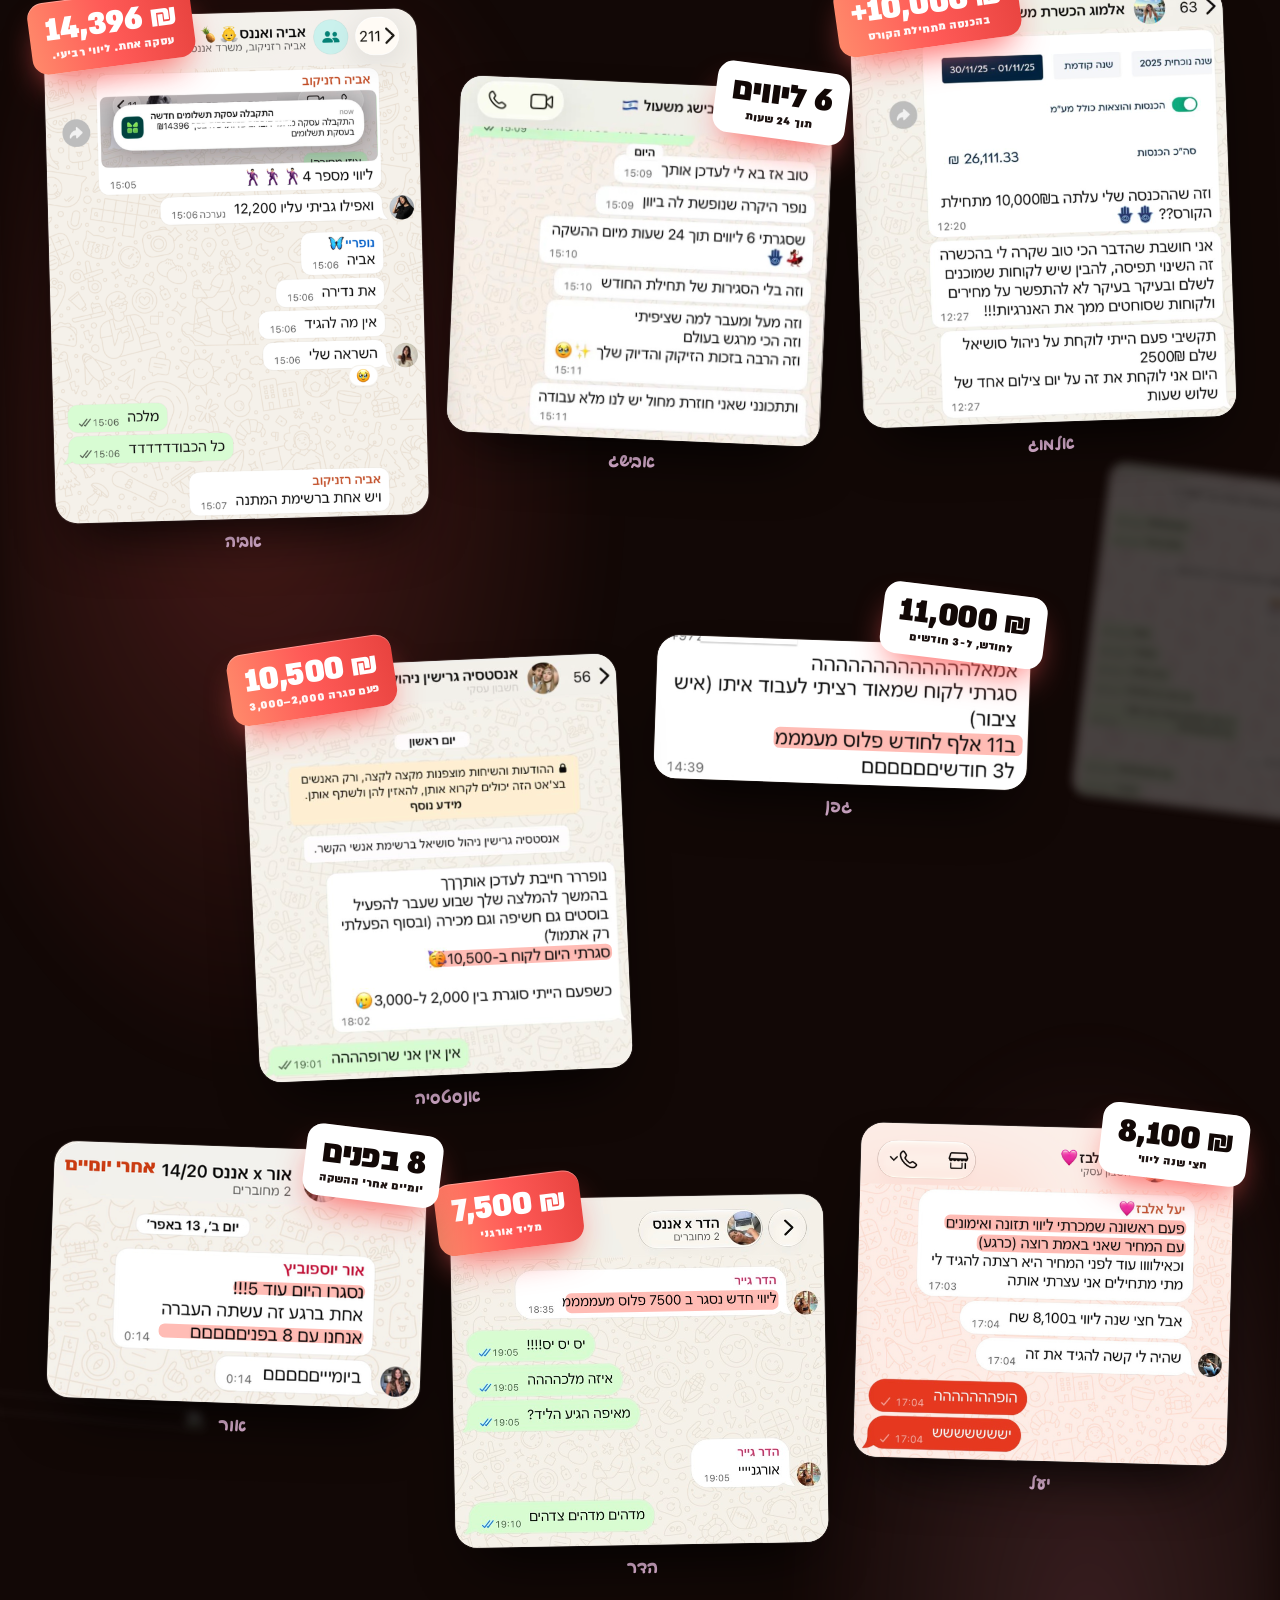
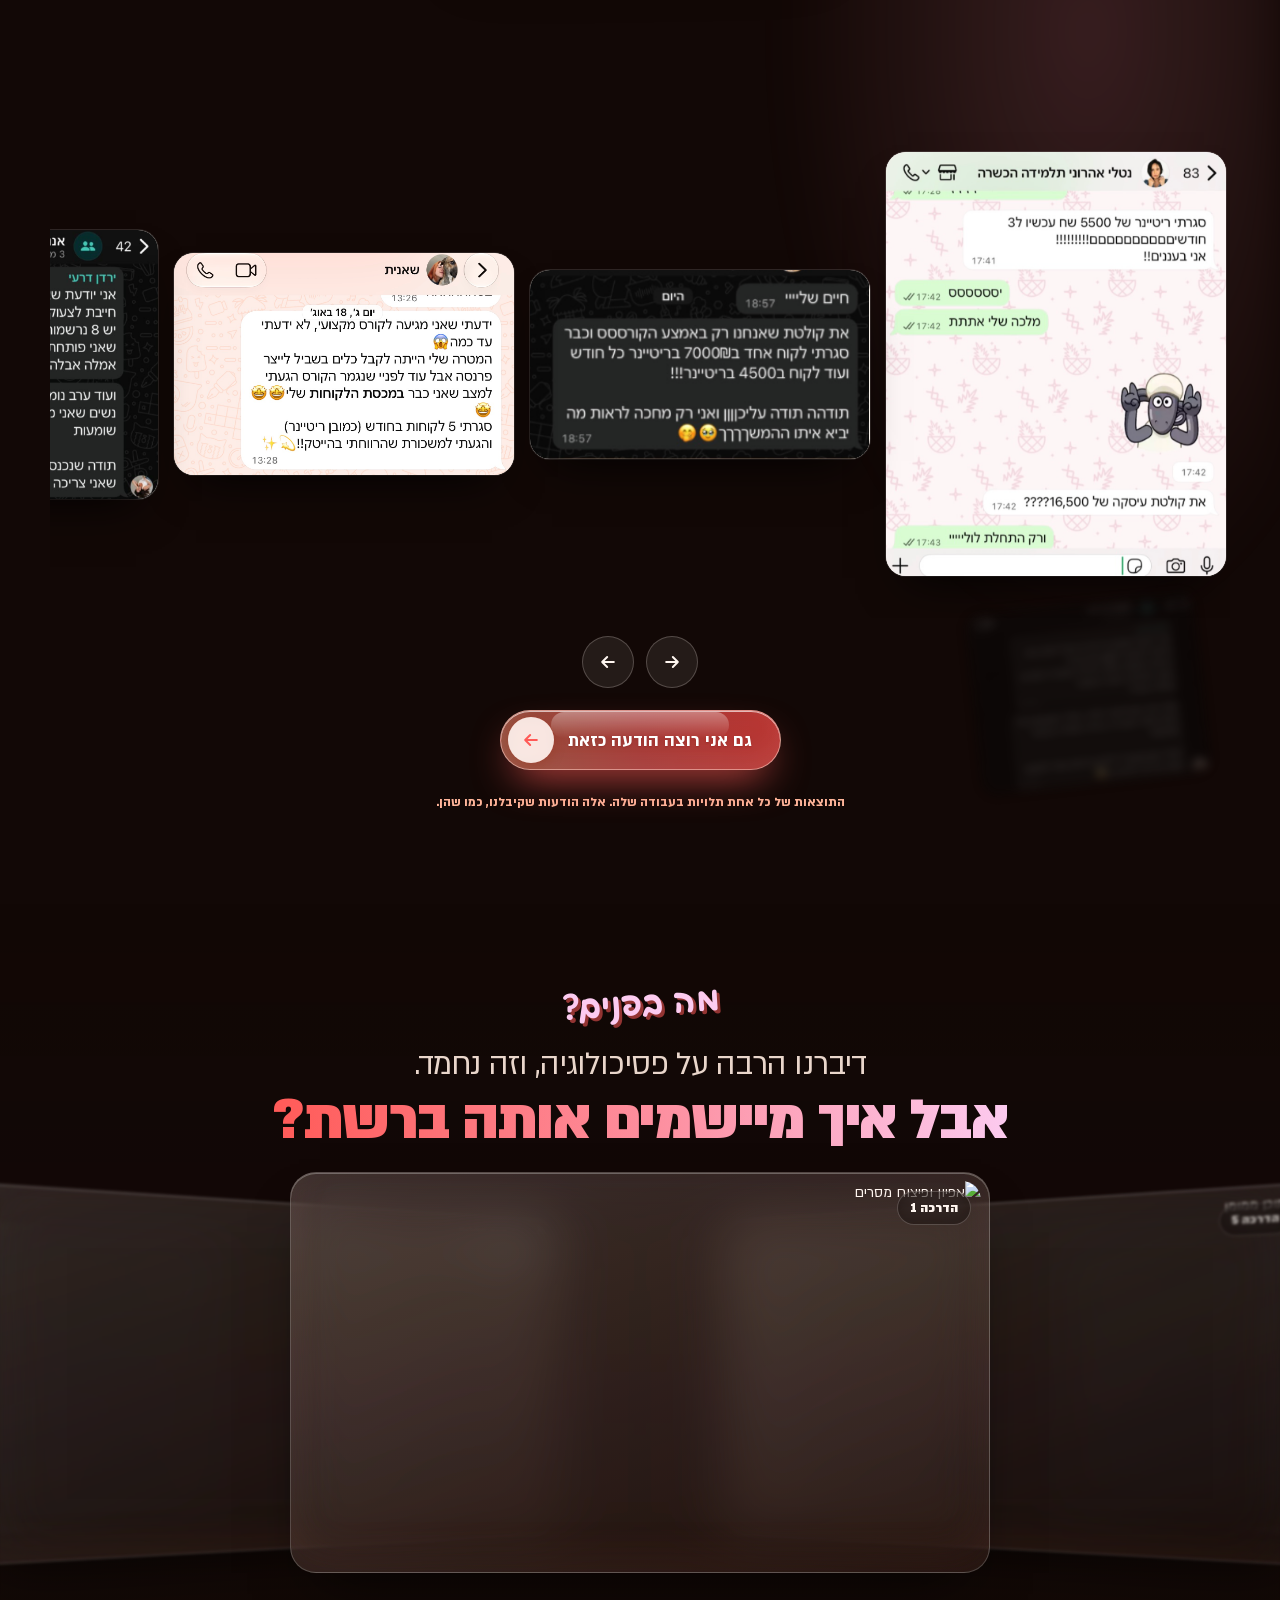
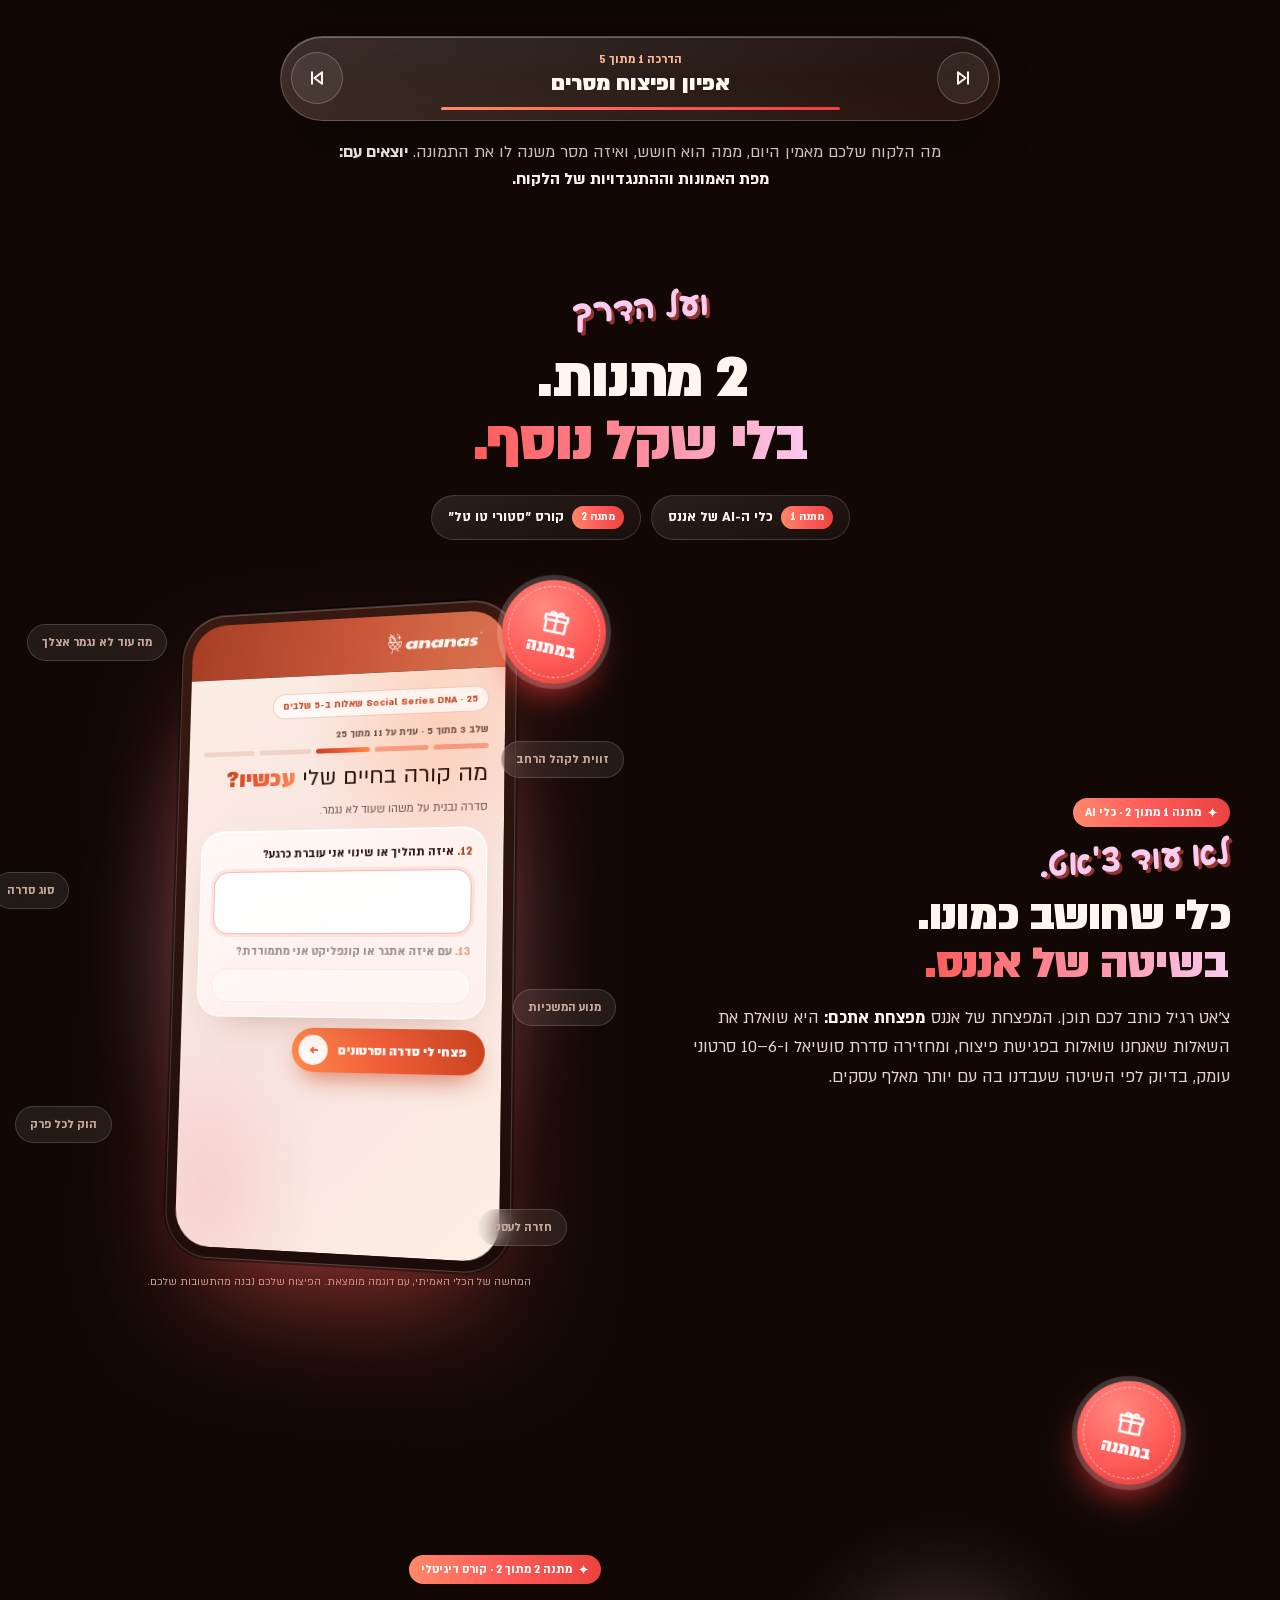
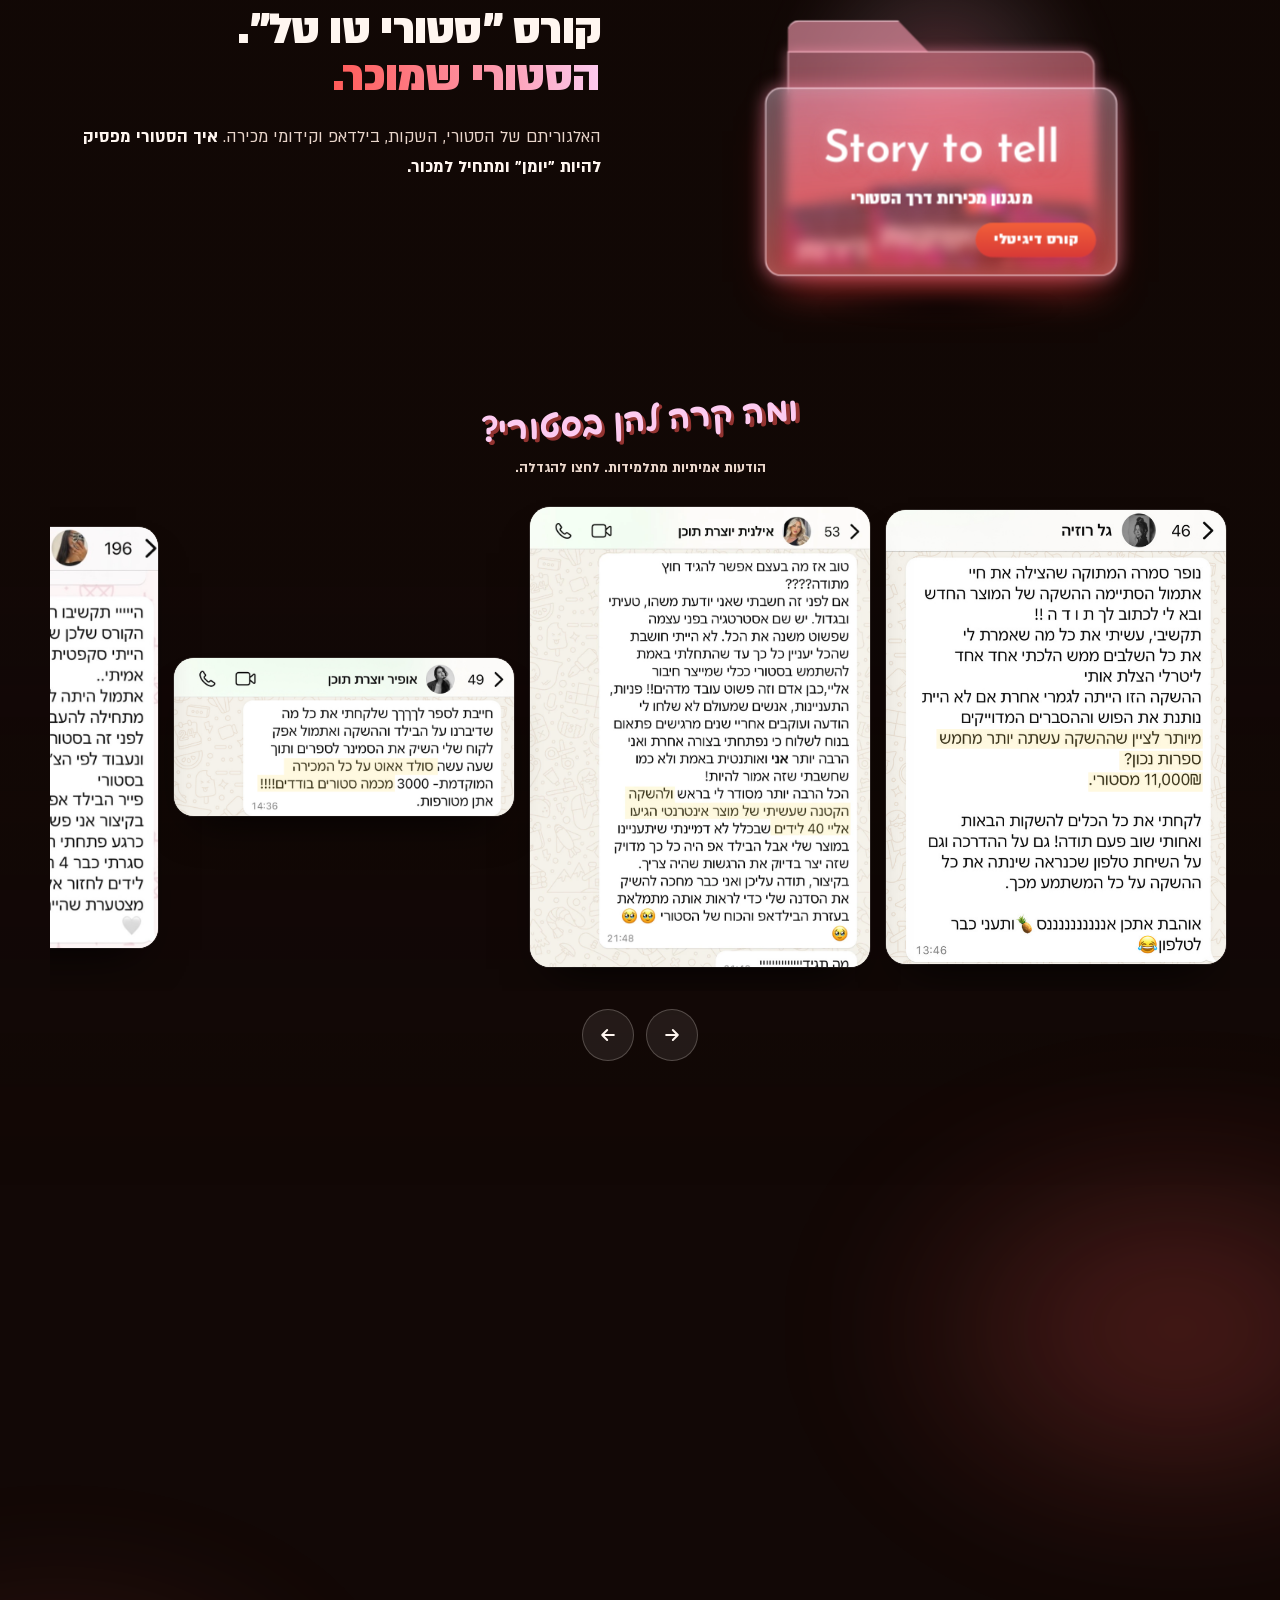
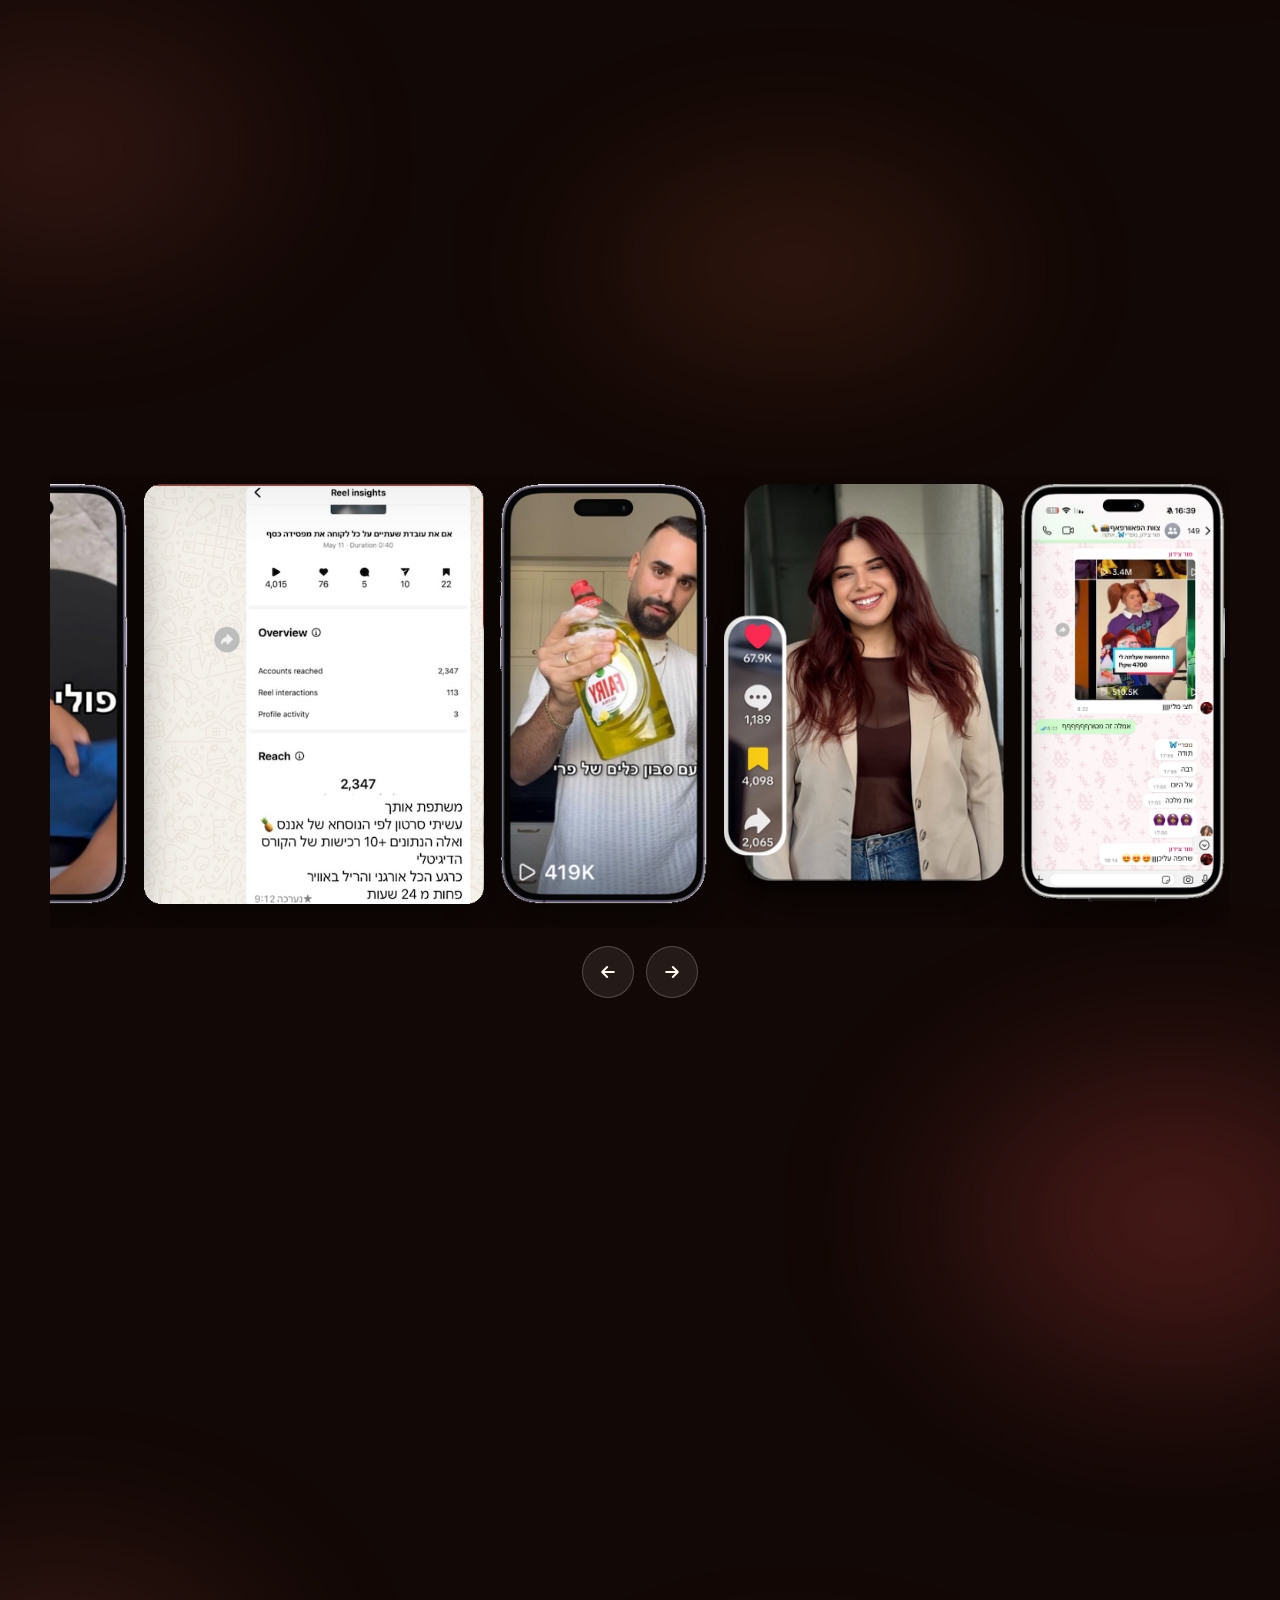
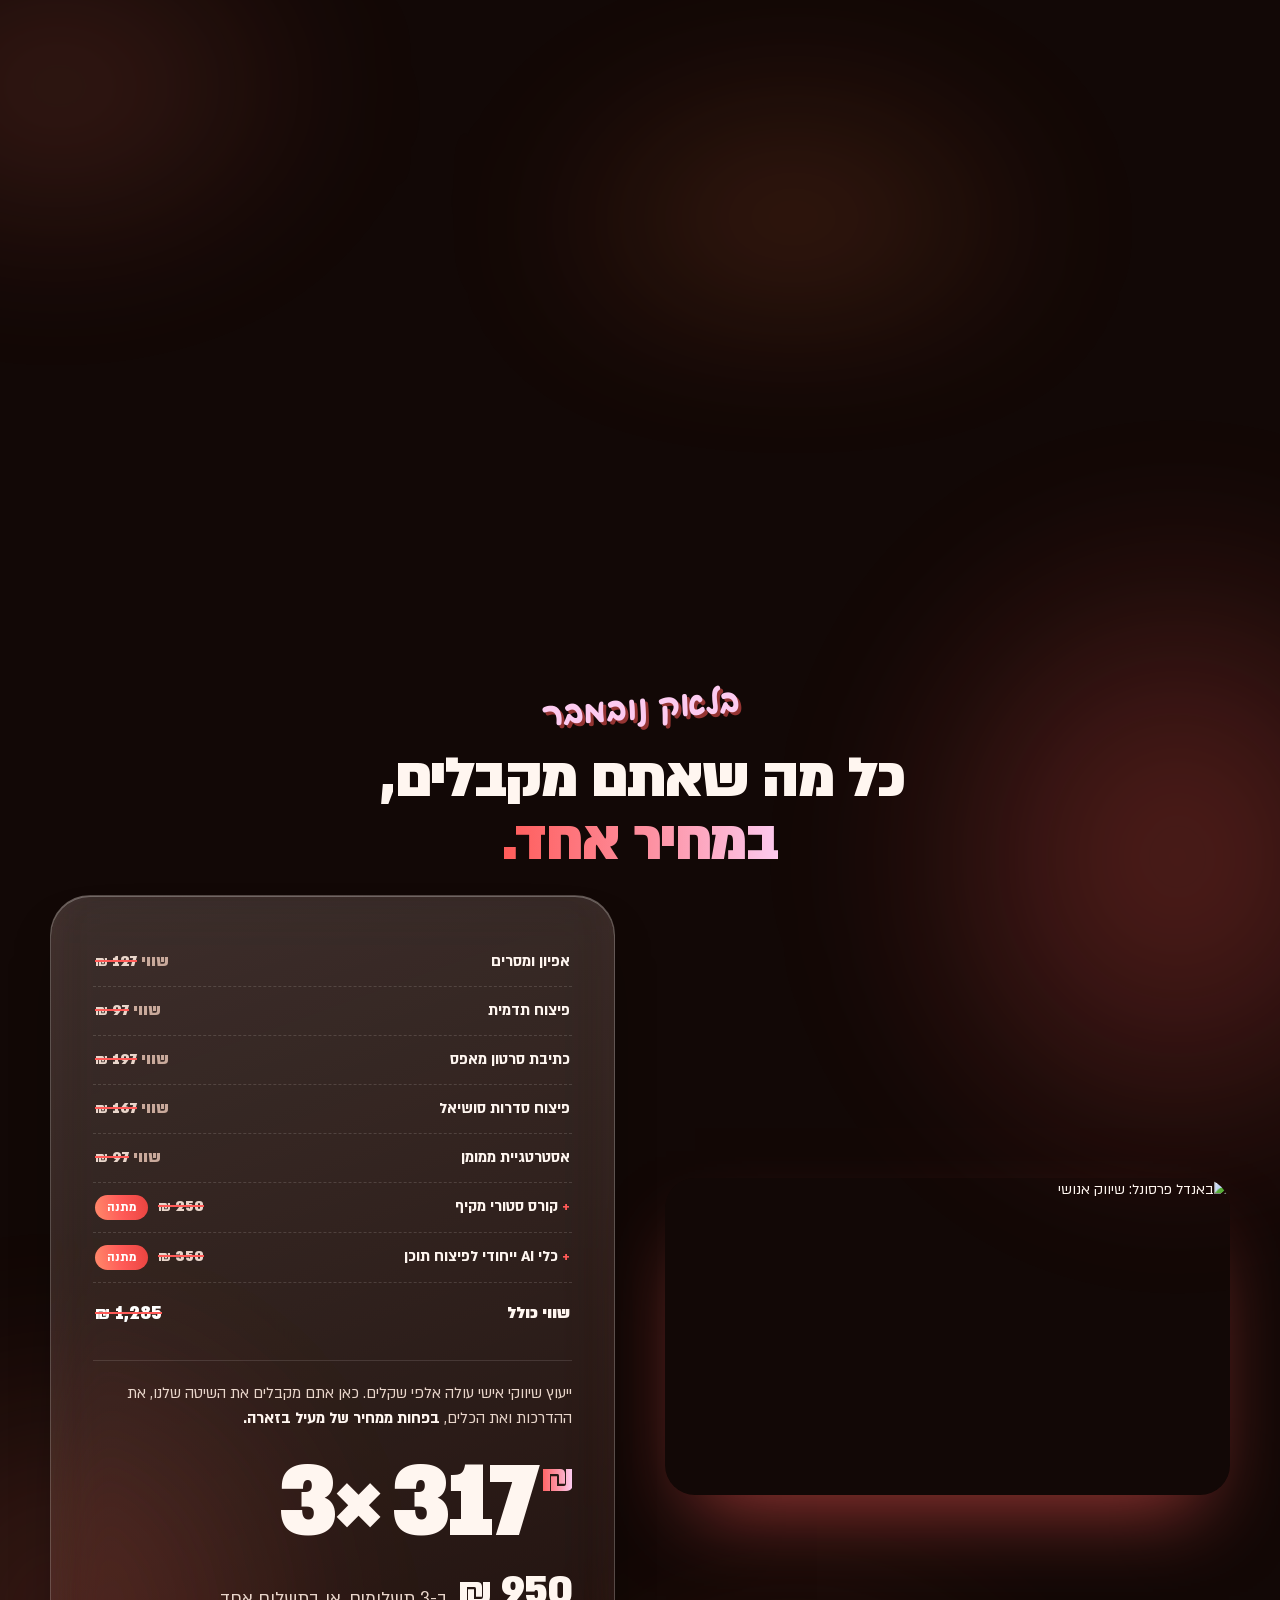
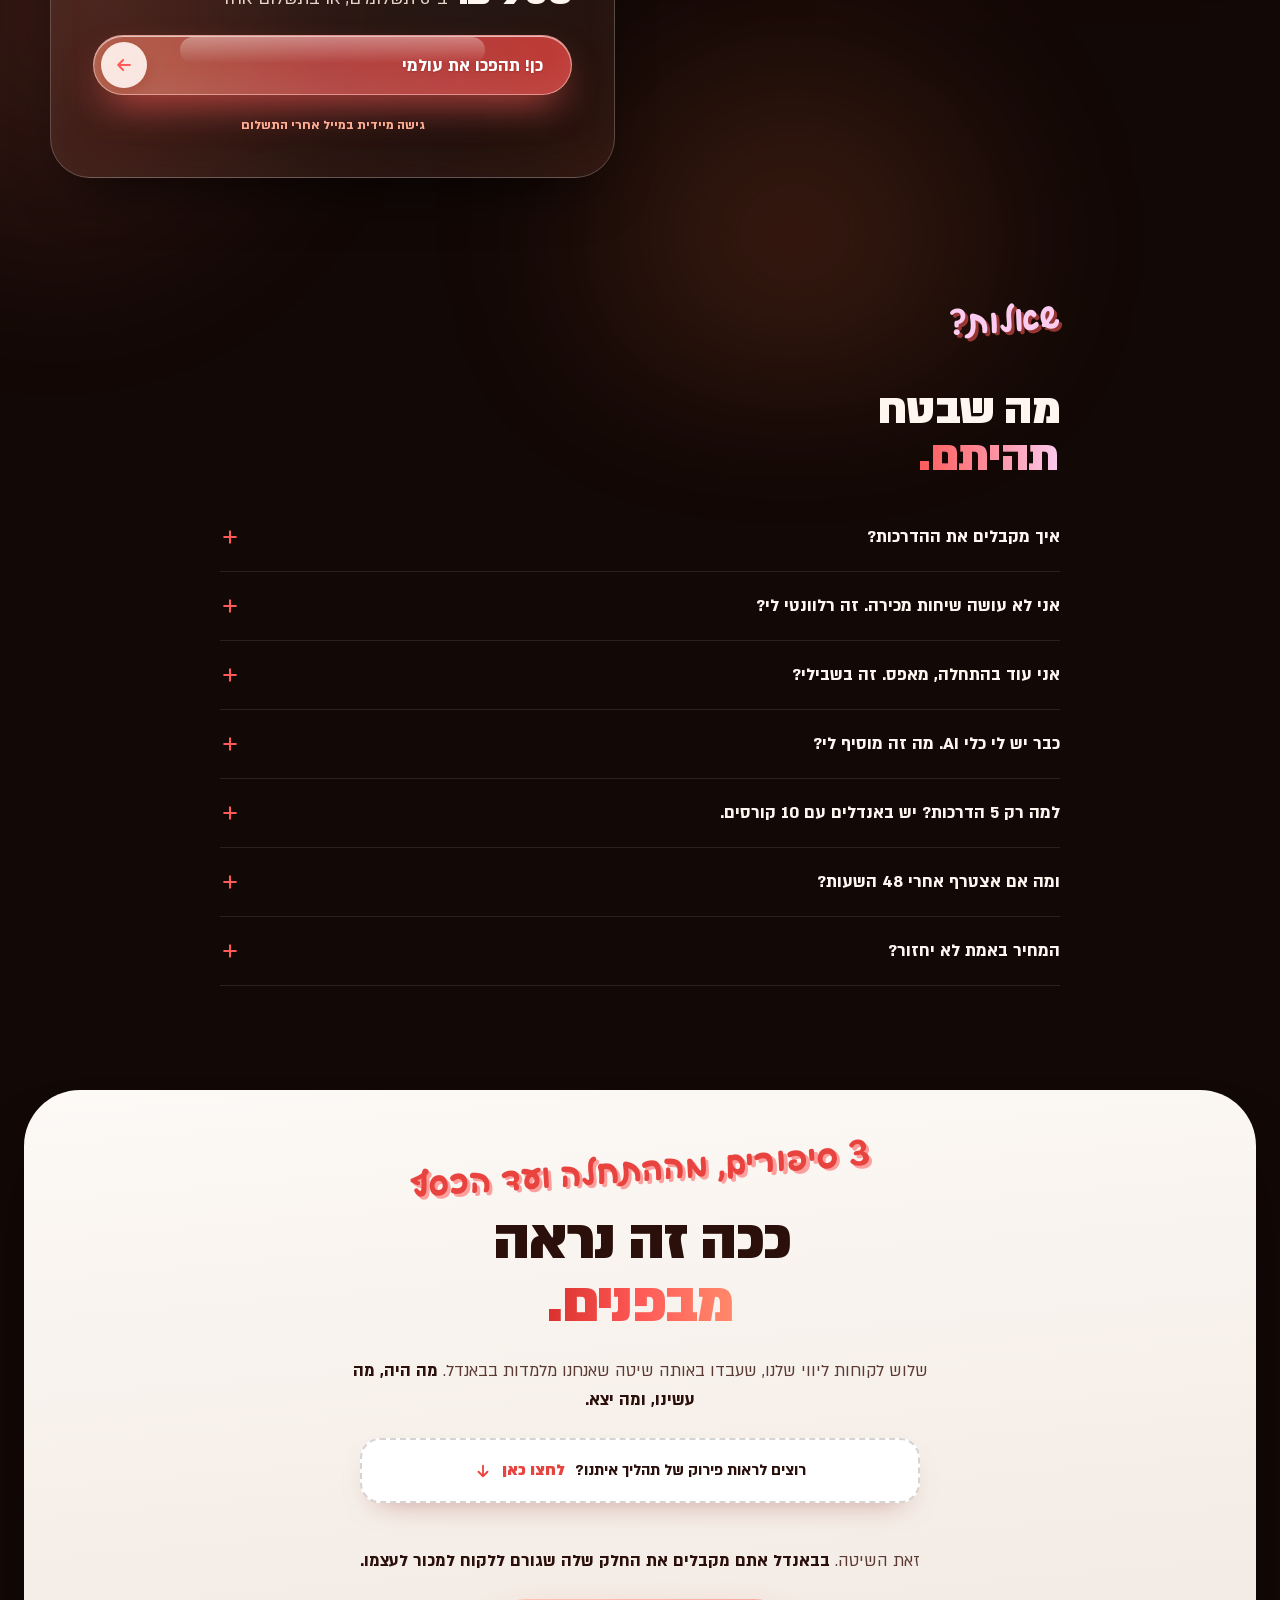
==== commit 93c47e9f: "3x150 price" ====
--- a/index.html
+++ b/index.html
@@ -257,6 +257,12 @@
   .offer .was s { color: var(--ink-3); }
   .amount { display: flex; align-items: flex-start; gap: 4px; font-size: clamp(84px, 10vw, 130px); font-weight: 900; line-height: .9; letter-spacing: -.04em; }
   .amount em { font-style: normal; font-size: .4em; margin-top: .14em; }
+  .amount-inst { direction: ltr !important; justify-content: flex-end; font-size: clamp(72px, 9vw, 120px); }
+  .amount-inst .x3 { order: 1; font-style: normal; font: inherit; color: var(--ink); margin-inline-end: .06em; }
+  .amount-inst [data-inst] { order: 2; }
+  .amount-inst em { order: 3; }
+  .inst-full { display: flex; flex-wrap: wrap; align-items: baseline; gap: 4px 10px; margin: 14px 0 0; color: var(--ink-2); font-size: clamp(17px, 1.9vw, 20px); }
+  .inst-full b { font-size: clamp(34px, 4vw, 46px); font-weight: 900; color: var(--ink); line-height: 1; letter-spacing: -.02em; }
   .offer .zara { font-size: 17px; color: var(--ink-2); line-height: 1.5; }
   .offer .zara strong { color: var(--ink); }
   .fine { font-size: 14px; color: var(--label); font-weight: 700; text-align: center; }
@@ -2035,7 +2041,8 @@
         <hr>
         <p class="zara">ייעוץ שיווקי אישי עולה אלפי שקלים. כאן אתם מקבלים את השיטה שלנו, את ההדרכות ואת הכלים, <strong>בפחות ממחיר של מעיל בזארה.</strong></p>
         <div>
-          <div class="amount"><span data-amount>450</span><em class="hot">₪</em></div>
+          <div class="amount amount-inst" dir="ltr"><span data-inst>150</span><em class="hot">₪</em><i class="x3">3×</i></div>
+          <p class="inst-full"><b><span data-amount>450</span> ₪</b> <span>ב-3 תשלומים, או בתשלום אחד</span></p>
         </div>
         <a class="ab-btn ab-btn--main" href="#offer" data-buy><span data-cta>כן! תהפכו את עולמי</span><span class="ab-btn__c"><svg><use href="#arrow"/></svg></span></a>
         <div class="clock-wrap" data-sale>
@@ -2227,6 +2234,8 @@
     document.querySelectorAll("[data-price-short]").forEach(el => el.textContent = `לבאנדל ב-${price} ₪`);
     document.querySelectorAll("[data-amount]").forEach(el => el.textContent = price);
   }
+  // offer block shows the price as 3 payments
+  document.querySelectorAll("[data-inst]").forEach(el => el.textContent = Math.round(price / 3));
 
   // countdown
   const clocks = [...document.querySelectorAll("[data-clock]")];
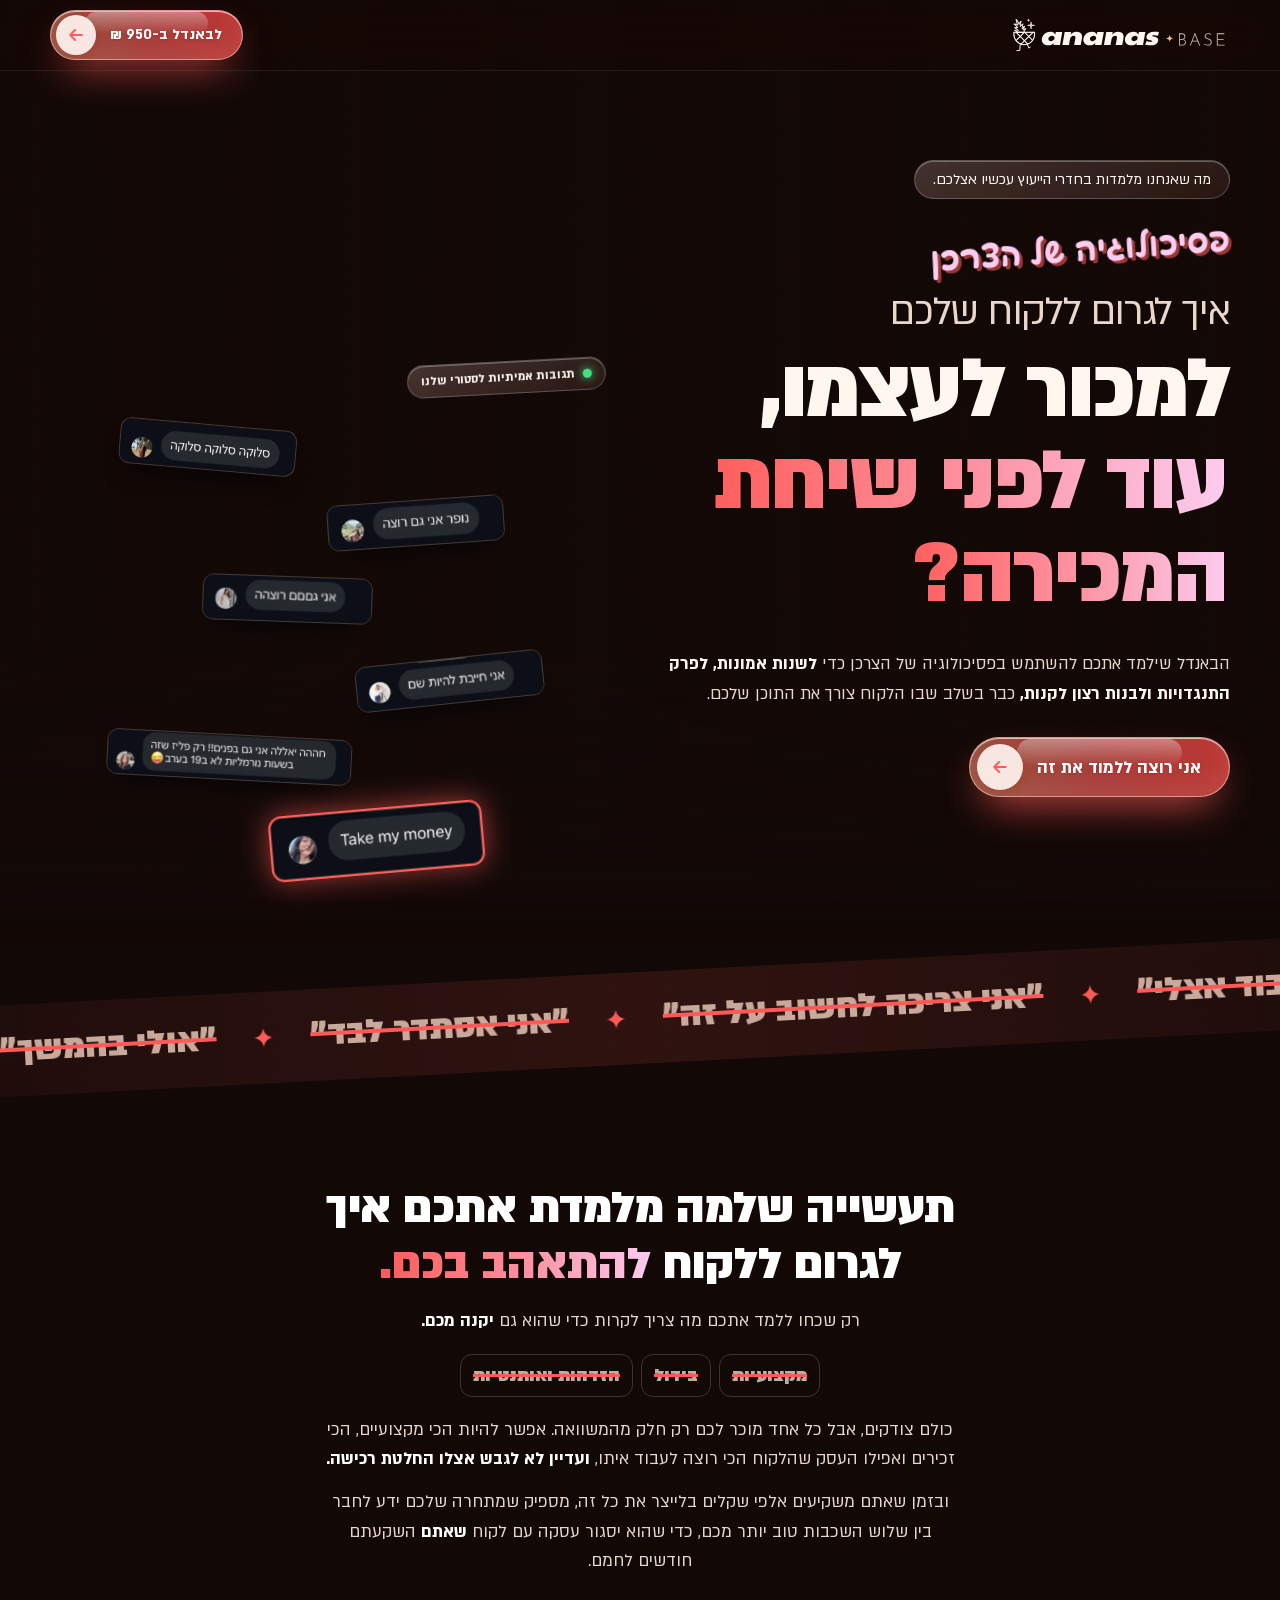
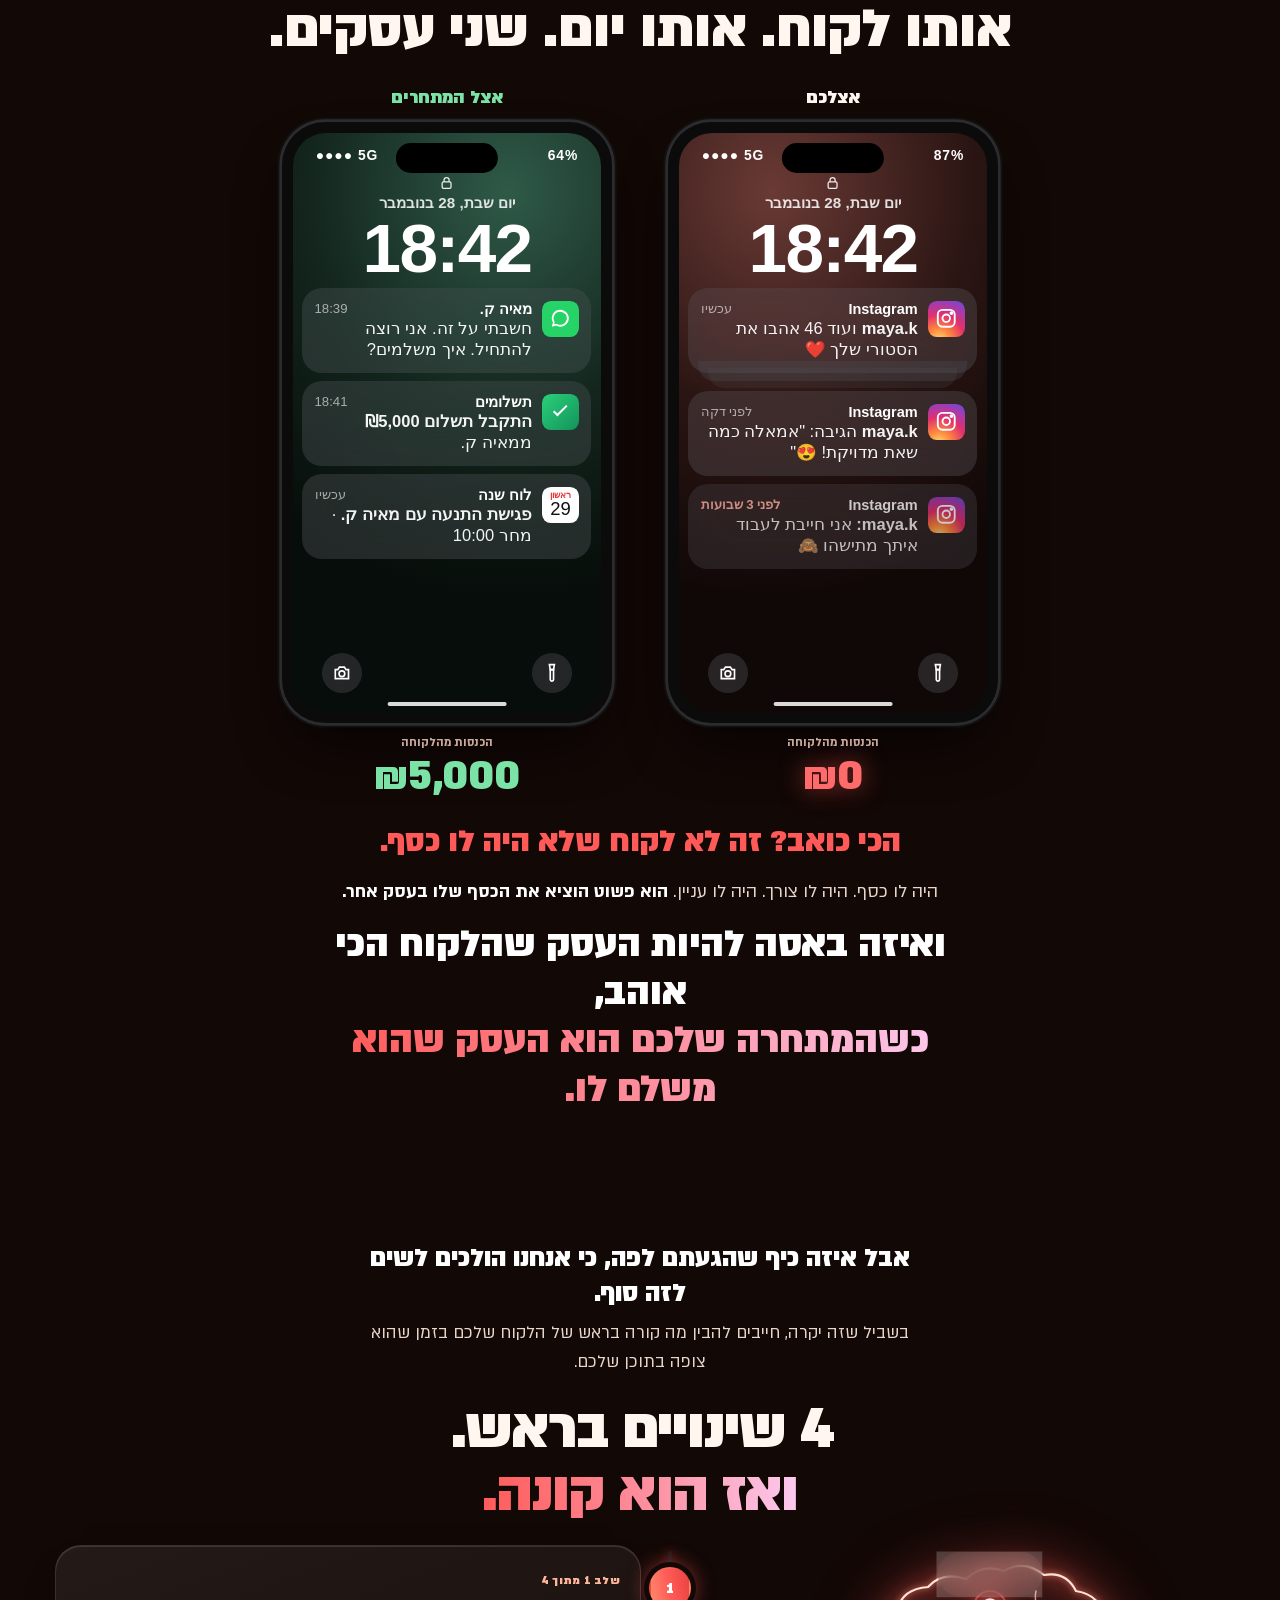
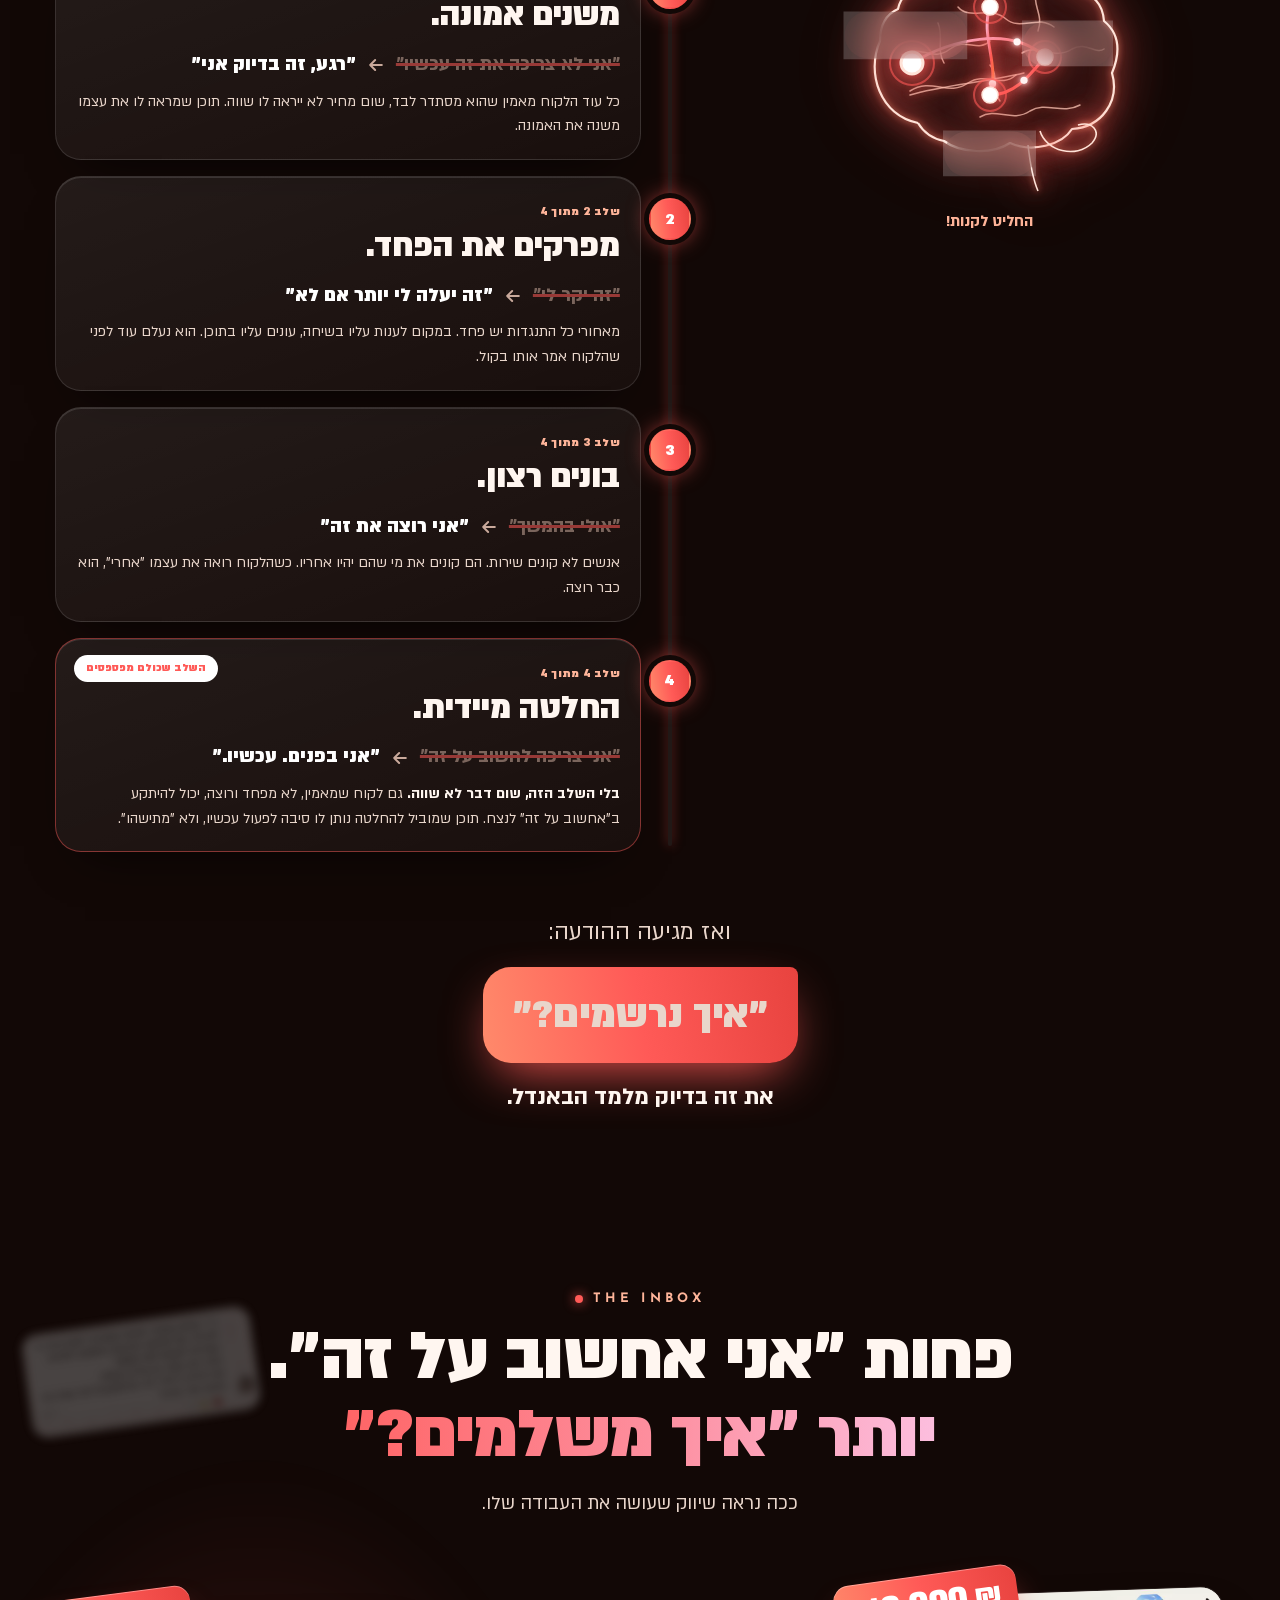
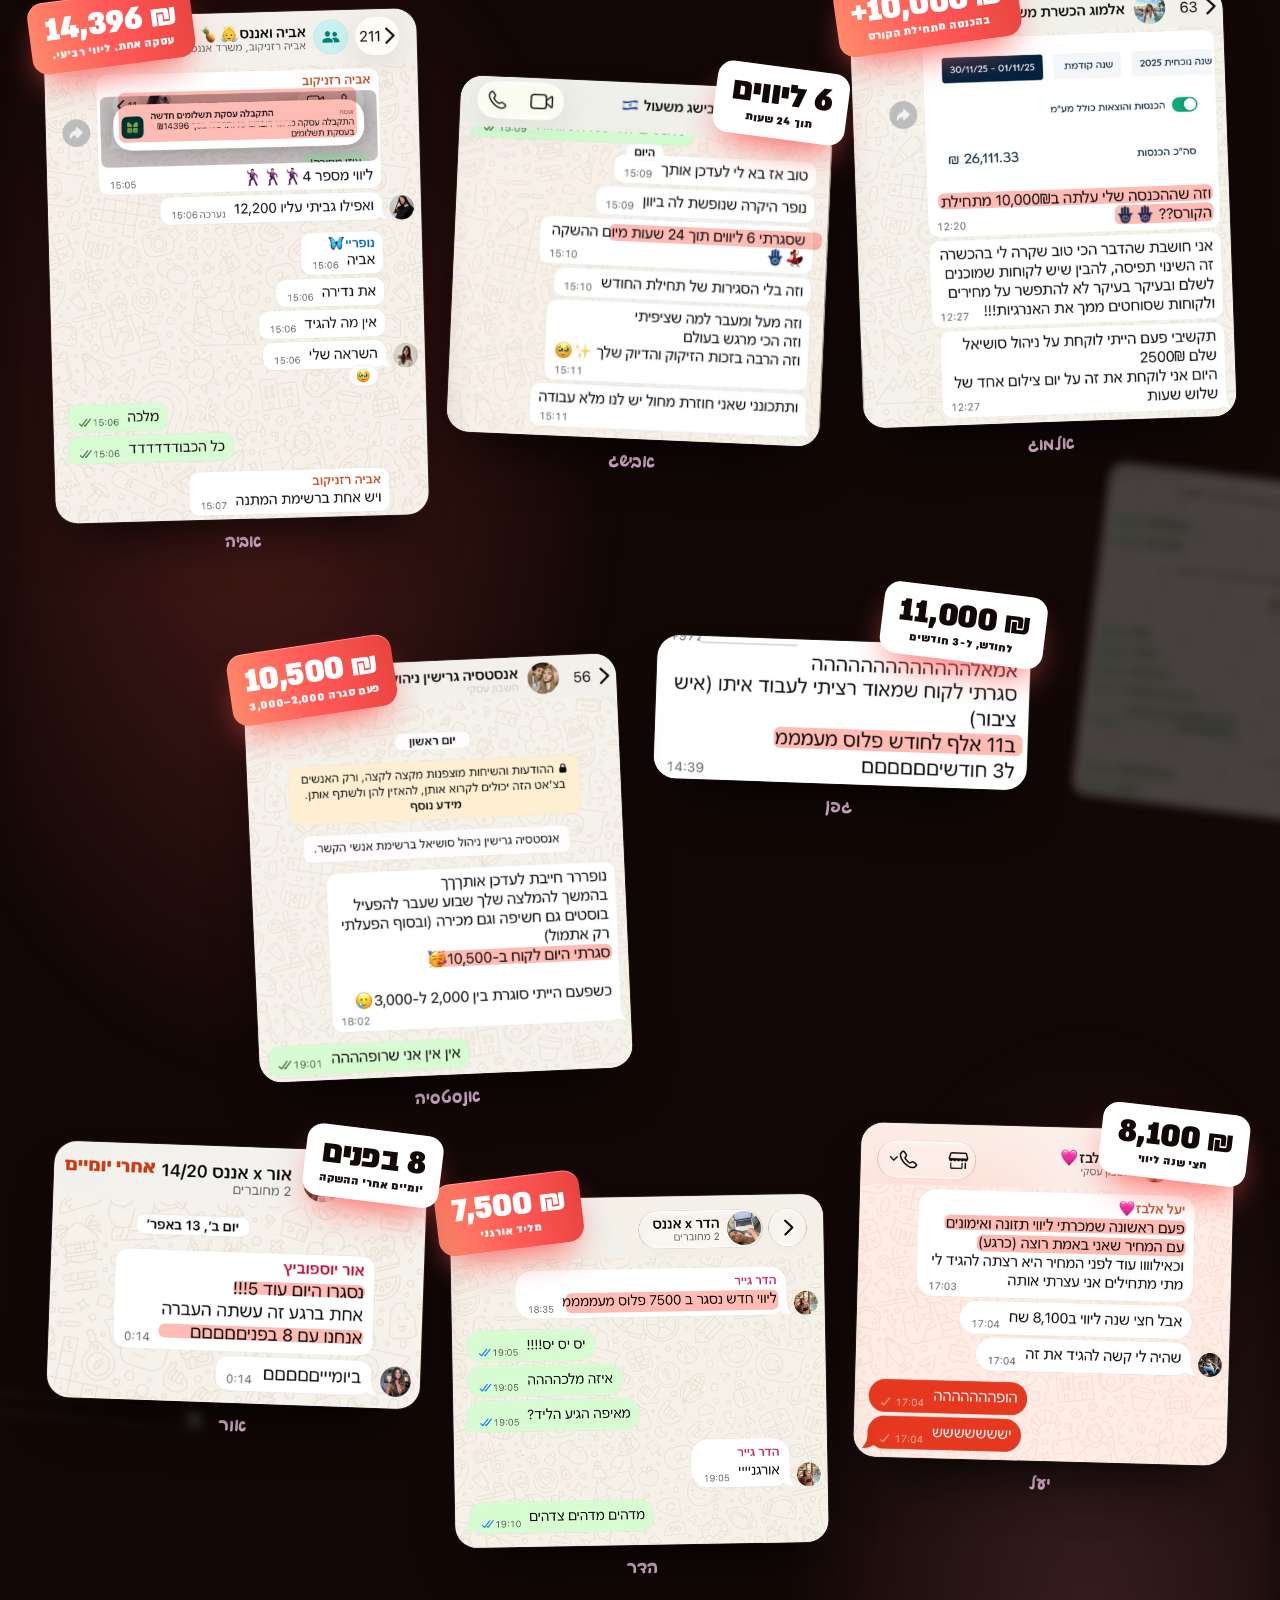
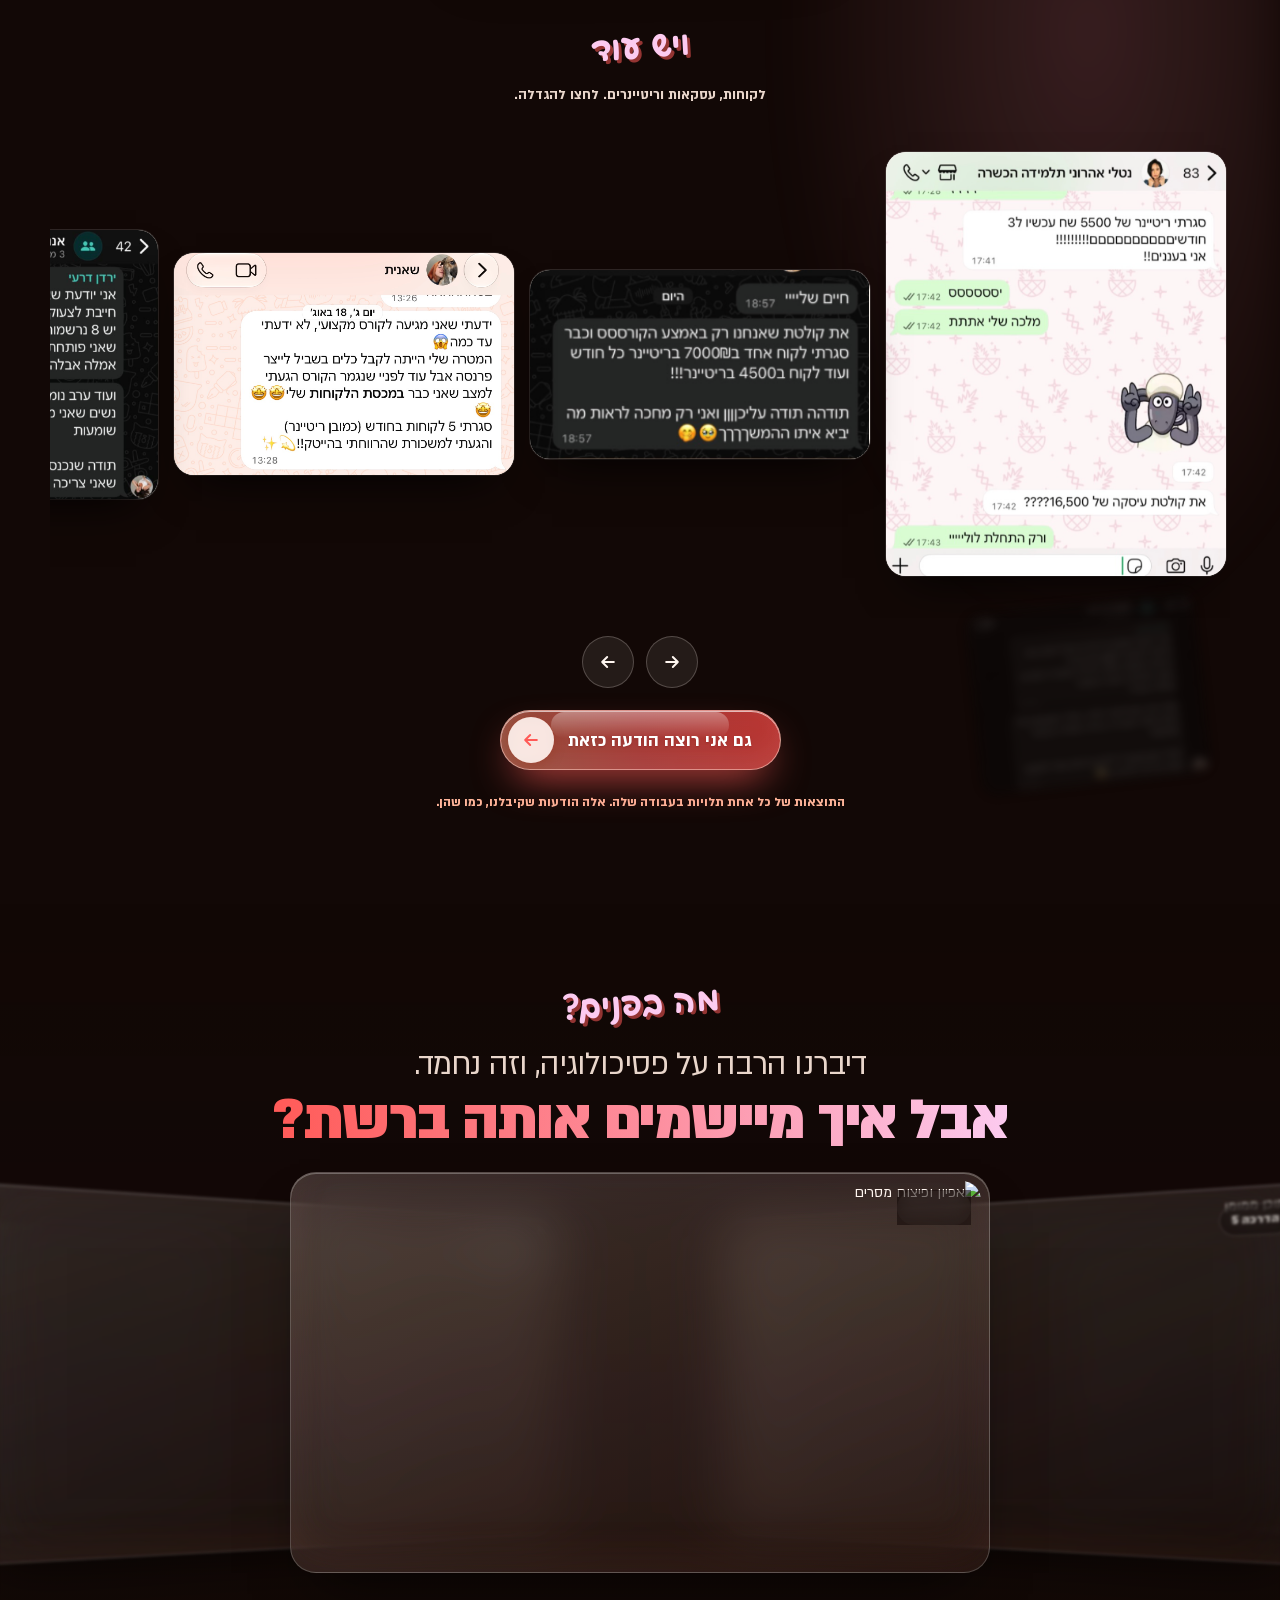
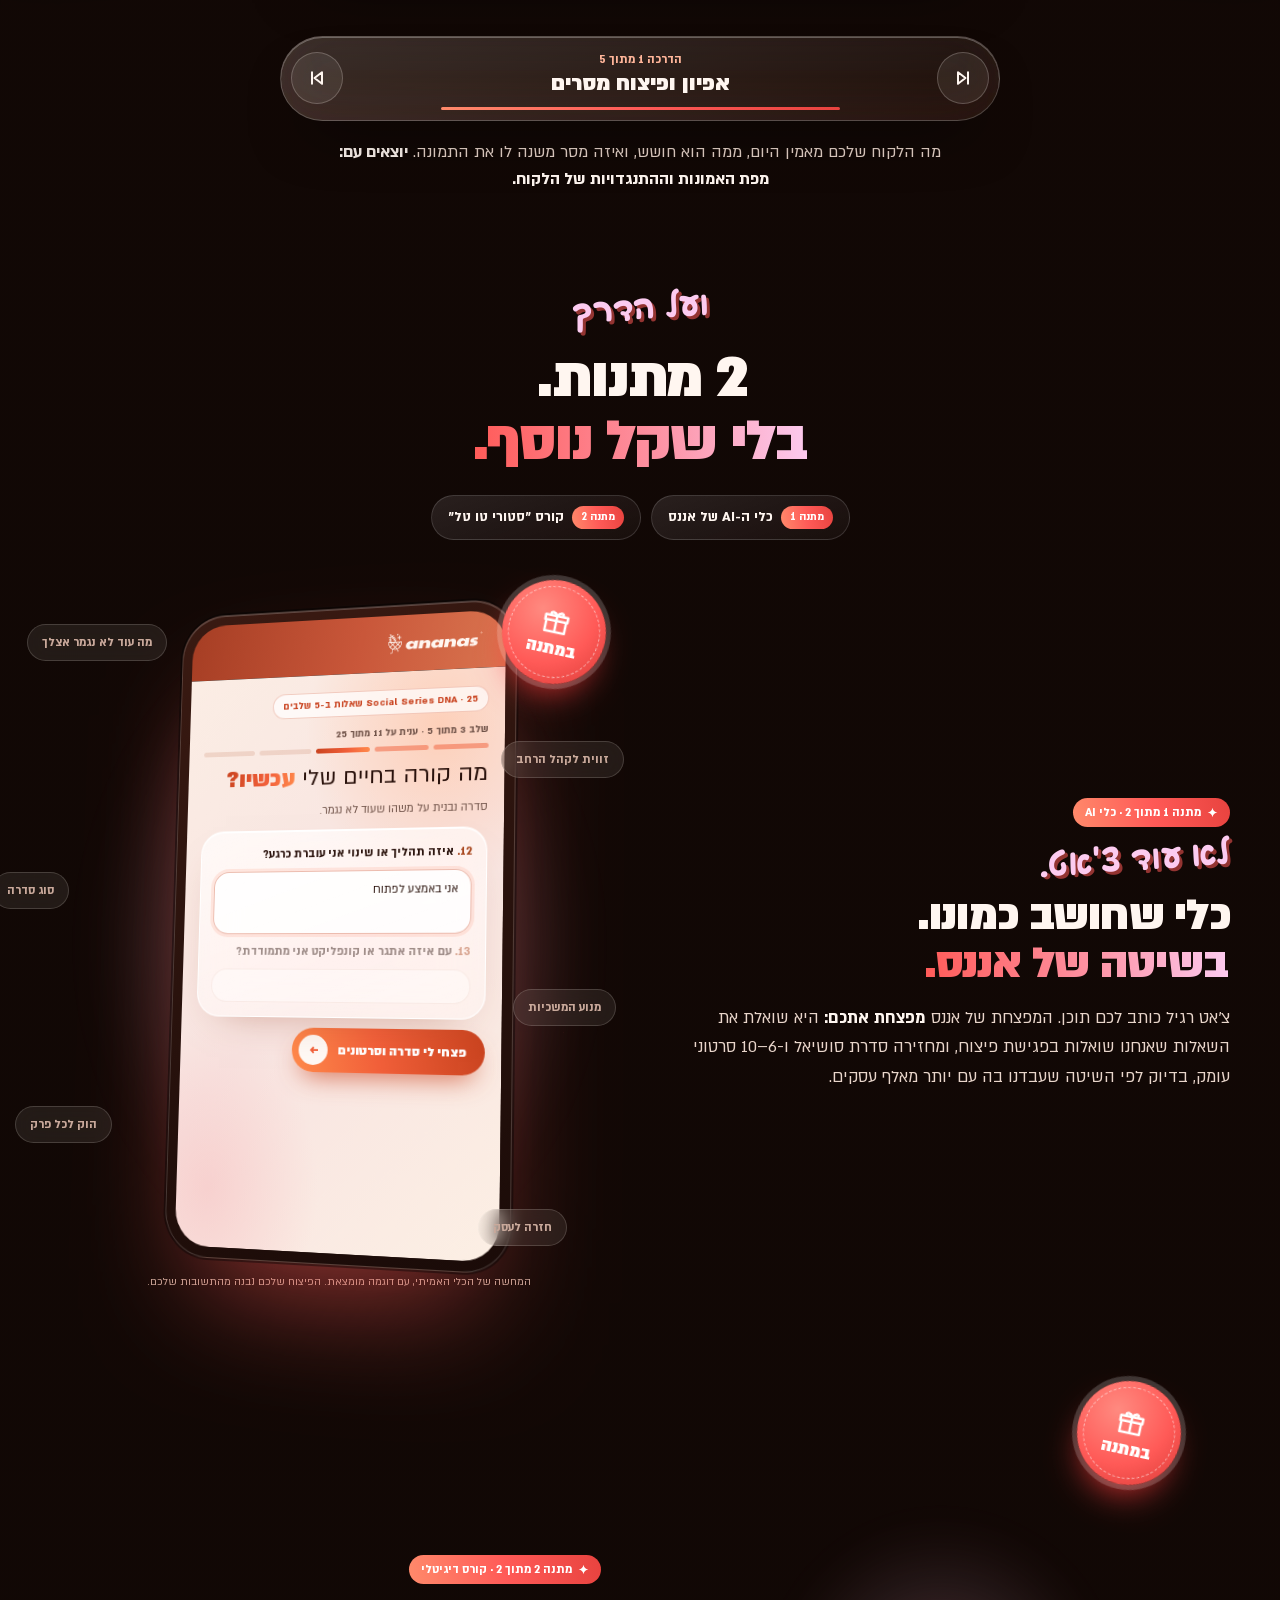
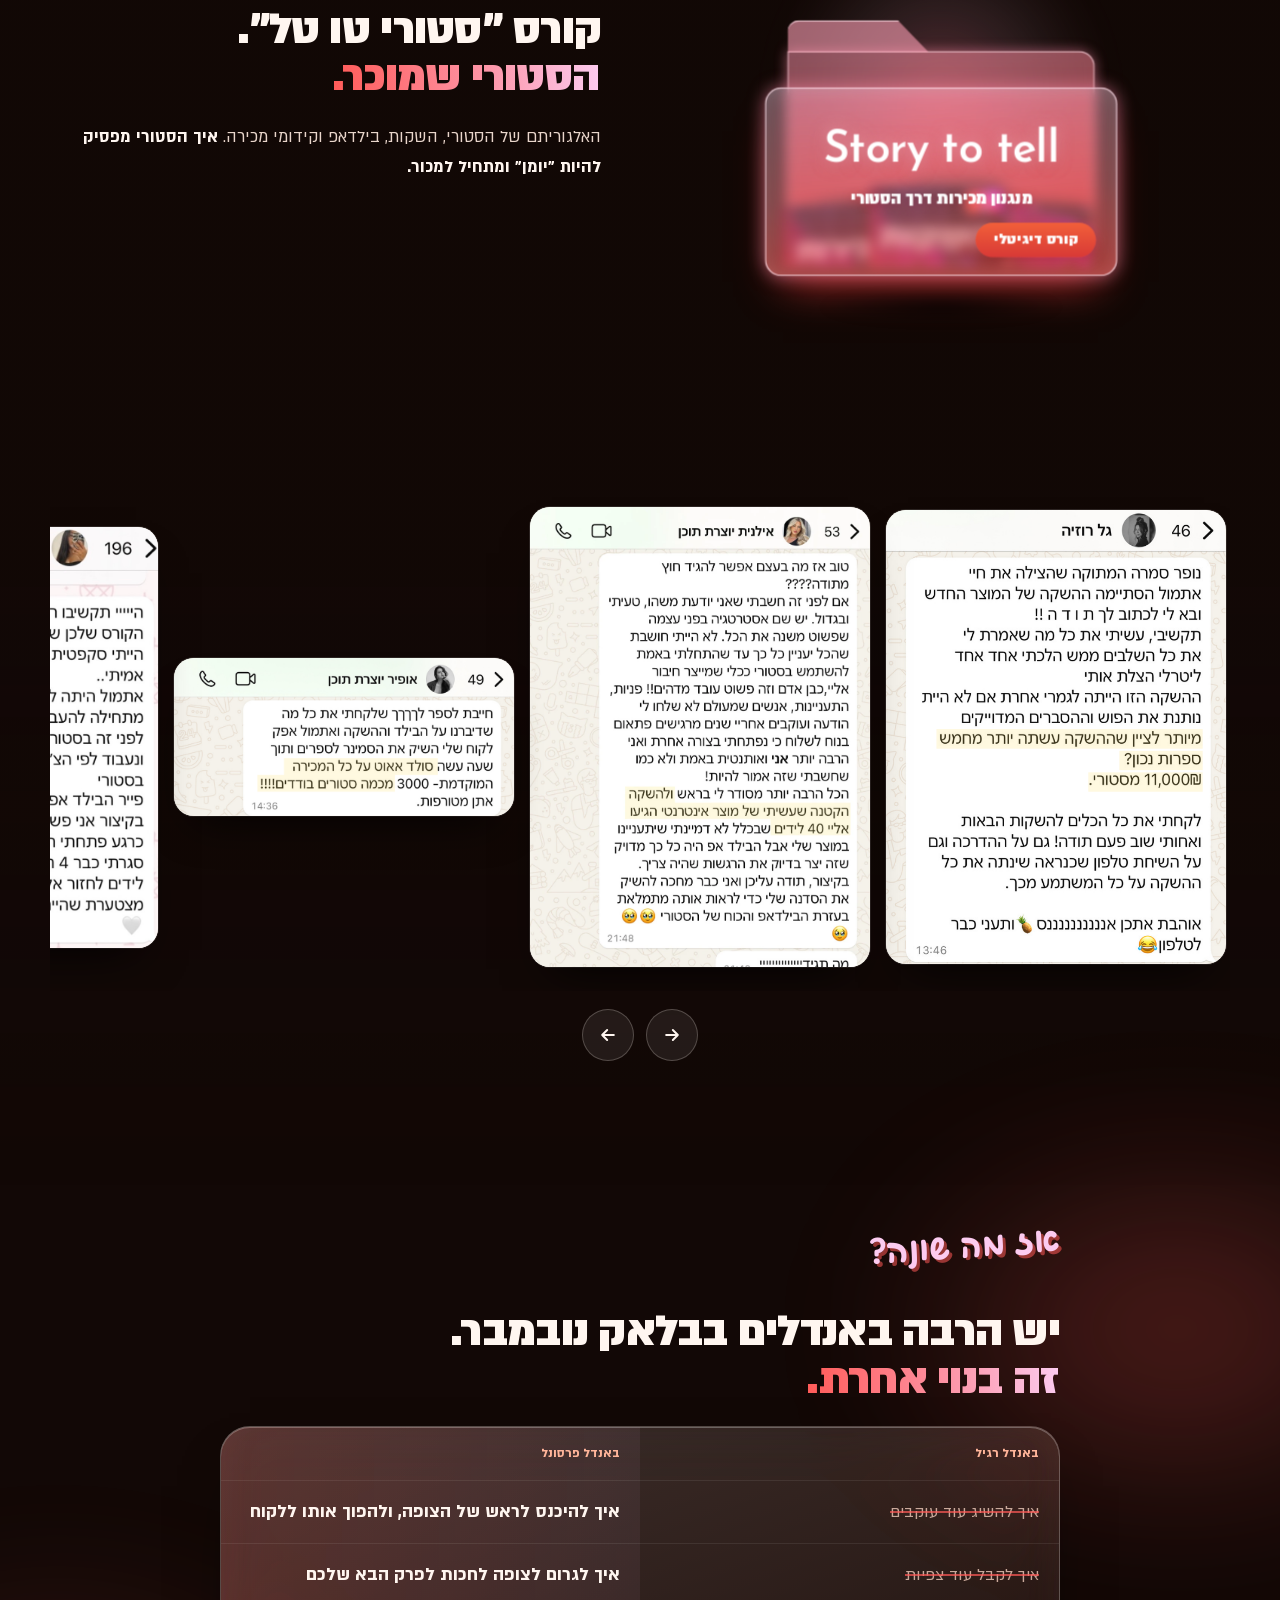
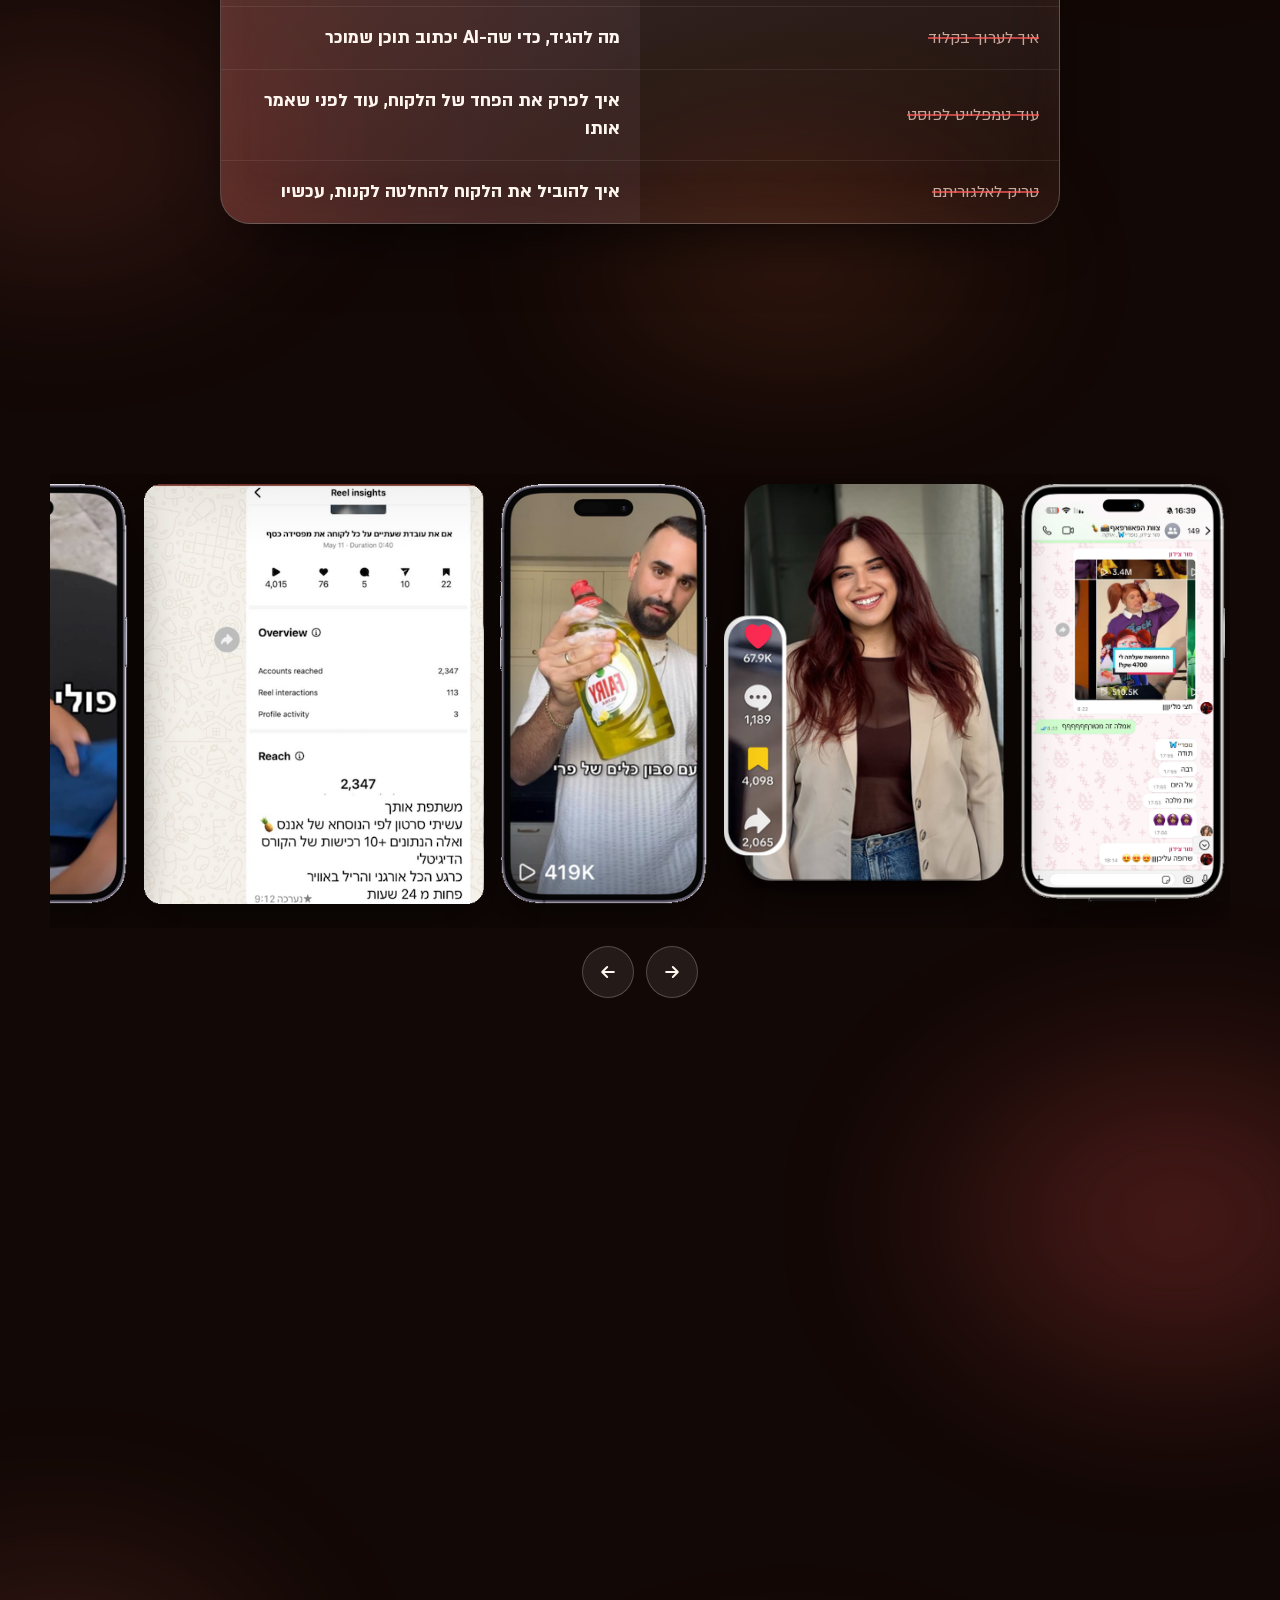
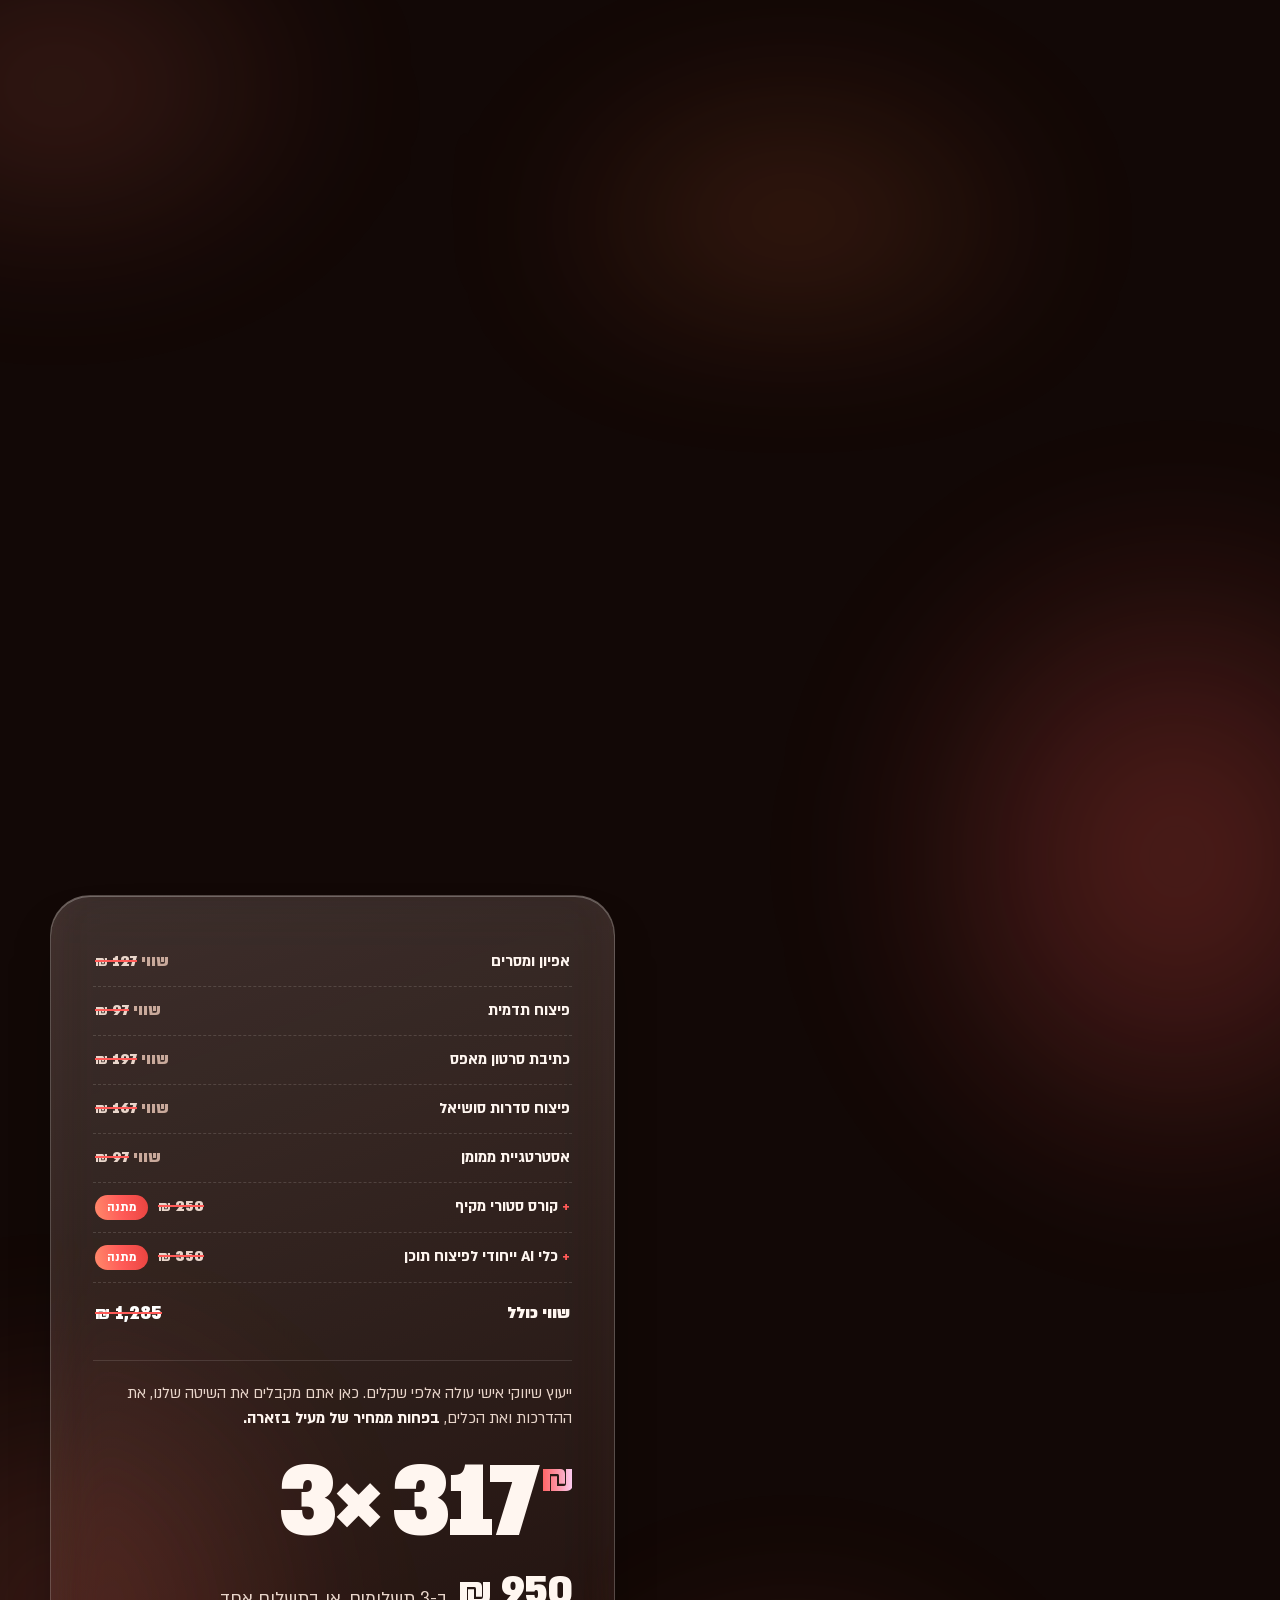
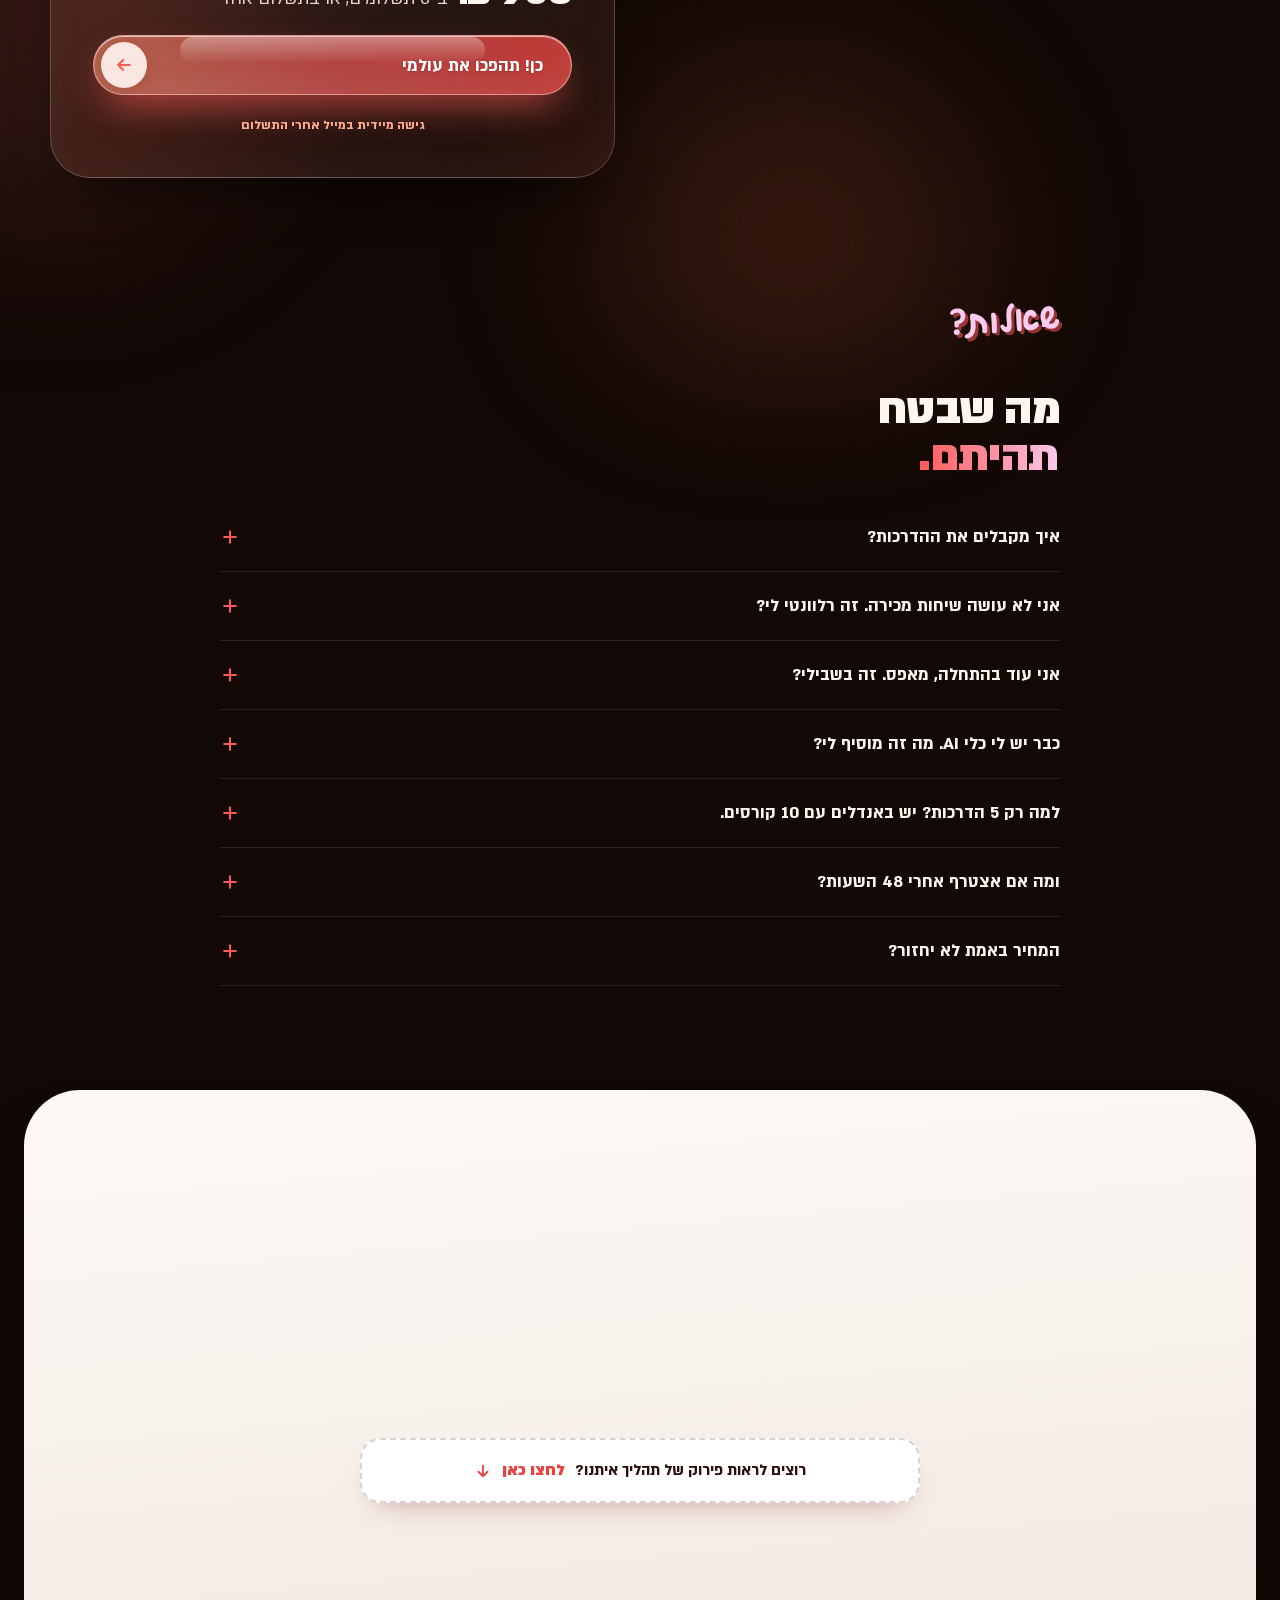
==== commit 12f1664c: "BN box 3x150" ====
--- a/index.html
+++ b/index.html
@@ -1109,6 +1109,10 @@
   .bf-was { font-size: clamp(22px, 2.6vw, 30px); font-weight: 900; color: var(--ink-3); text-decoration-color: var(--coral); text-decoration-thickness: 3px; }
   .bf-now { font-size: clamp(64px, 9vw, 96px); font-weight: 900; line-height: .9; color: #fff; letter-spacing: -.02em; display: inline-flex; align-items: flex-start; gap: 4px; }
   .bf-now small { font-size: .38em; margin-top: .25em; color: var(--coral); }
+  .bf-inst { direction: ltr !important; }
+  .bf-inst .x3 { font: inherit; font-style: normal; color: #fff; margin-inline-end: .06em; }
+  .bf-total { margin: 10px 0 0; text-align: center; font-size: 17px; color: var(--ink-2); }
+  .bf-total b { color: #fff; font-size: 1.25em; }
   .bf-save { font-size: 14px; font-weight: 900; color: #120806; background: #fff; padding: 6px 12px; border-radius: 10px; transform: rotate(-4deg); }
   .bf-gift { font-size: 15px; color: var(--ink-2); max-width: 30em; } .bf-gift b { color: #fff; }
   .bf .f-label { margin-top: 6px; color: var(--ink-2); }
@@ -1553,7 +1557,7 @@
       <div class="fomo2 bf" data-sale>
         <div class="bf-tape-w" aria-hidden="true"><div class="bf-tape"><span>BLACK NOVEMBER ✦ מחיר השקה ✦ 48 שעות ✦ BLACK NOVEMBER ✦ מחיר השקה ✦ 48 שעות ✦ BLACK NOVEMBER ✦ מחיר השקה ✦ 48 שעות ✦ </span><span>BLACK NOVEMBER ✦ מחיר השקה ✦ 48 שעות ✦ BLACK NOVEMBER ✦ מחיר השקה ✦ 48 שעות ✦ BLACK NOVEMBER ✦ מחיר השקה ✦ 48 שעות ✦ </span></div></div>
         <div class="bf-in">
-          <div class="bf-price"><s class="bf-was">שווי 1,285 ₪</s><span class="bf-now"><span data-amount>450</span><small>₪</small></span><span class="bf-save">48 שעות בלבד</span></div>
+          <div class="bf-price"><s class="bf-was">שווי 1,285 ₪</s><span class="bf-now bf-inst"><i class="x3">3×</i><span data-inst>150</span><small>₪</small></span><span class="bf-save">48 שעות בלבד</span></div><p class="bf-total"><b><span data-amount>450</span> ₪</b> ב-3 תשלומים, או בתשלום אחד</p>
           <p class="bf-gift">ועוד <b>2 בונוסים במתנה:</b> קורס "סטורי טו טל" וכלי ה-AI של אננס</p>
           <div class="f-label" data-fomo-label>המחיר הזה נעלם בעוד</div>
           <div class="f-clock" data-fomo aria-label="הזמן שנשאר למחיר ההשקה">
